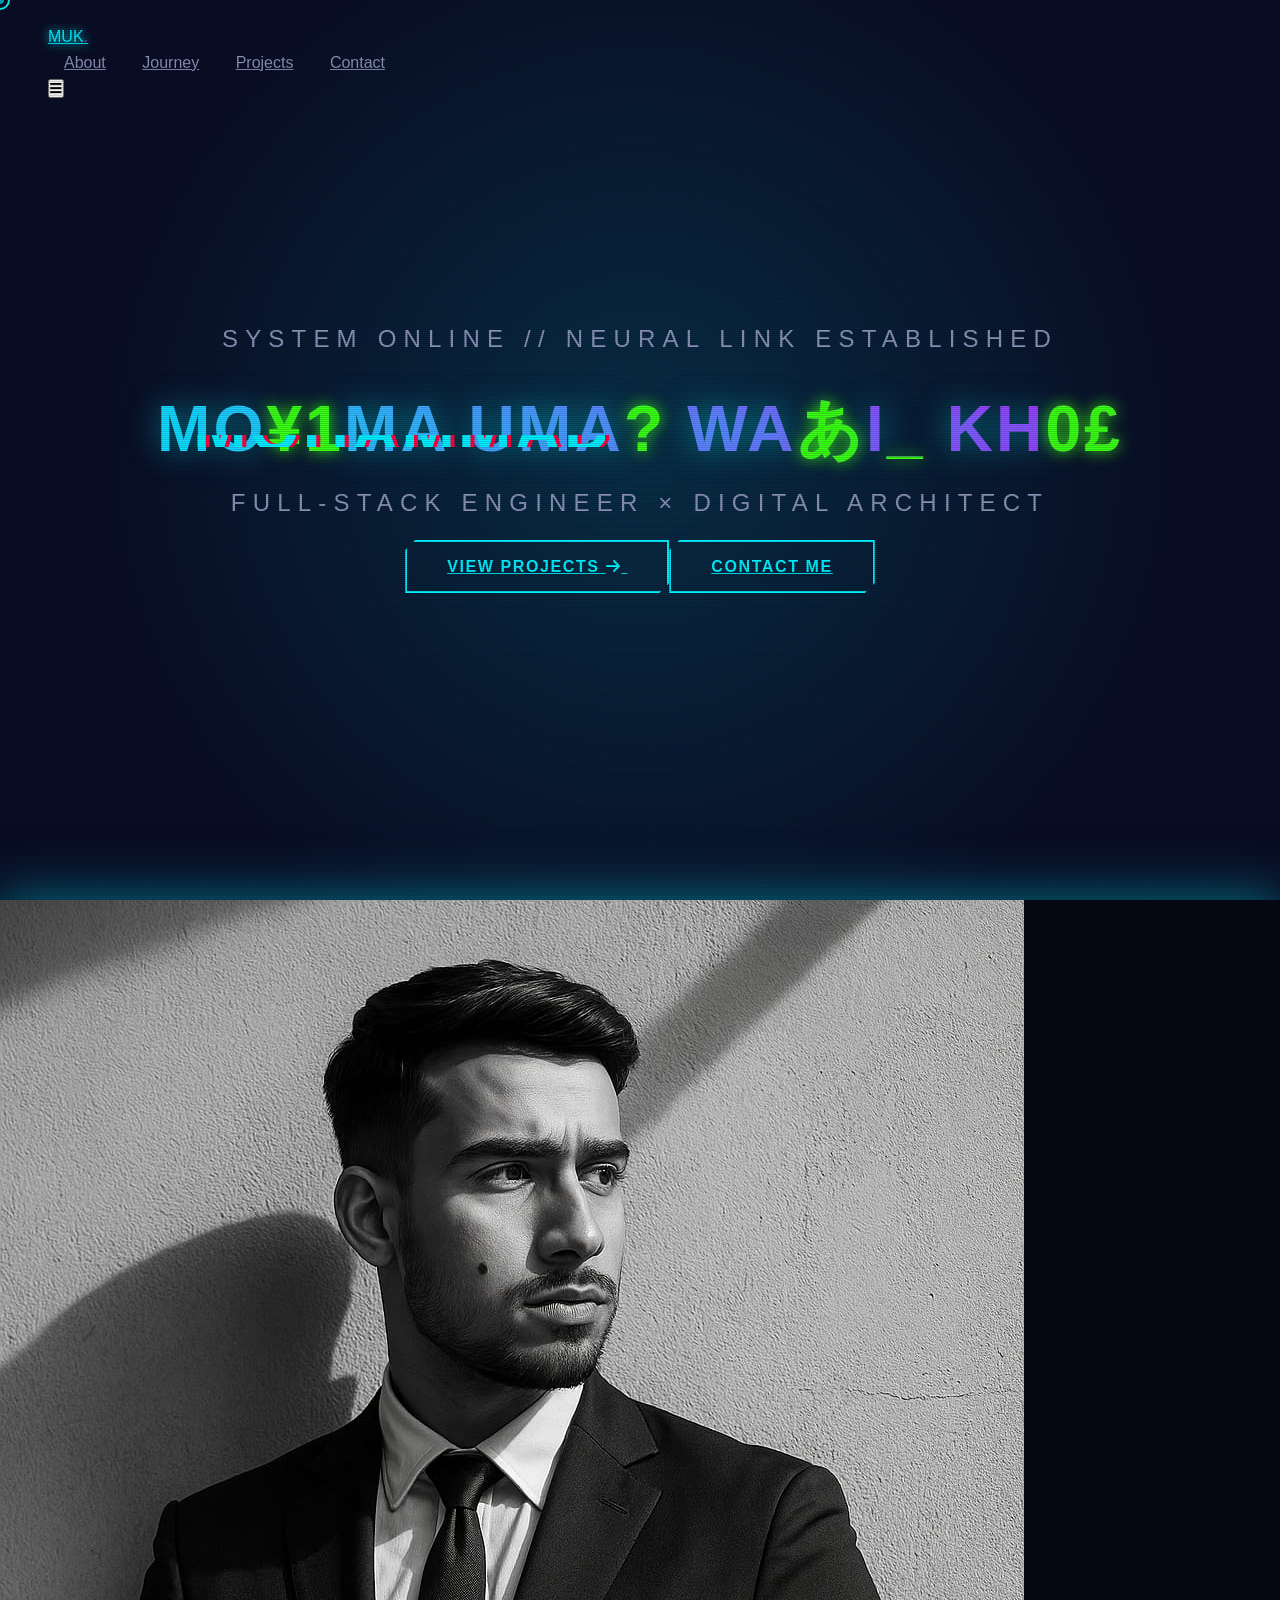
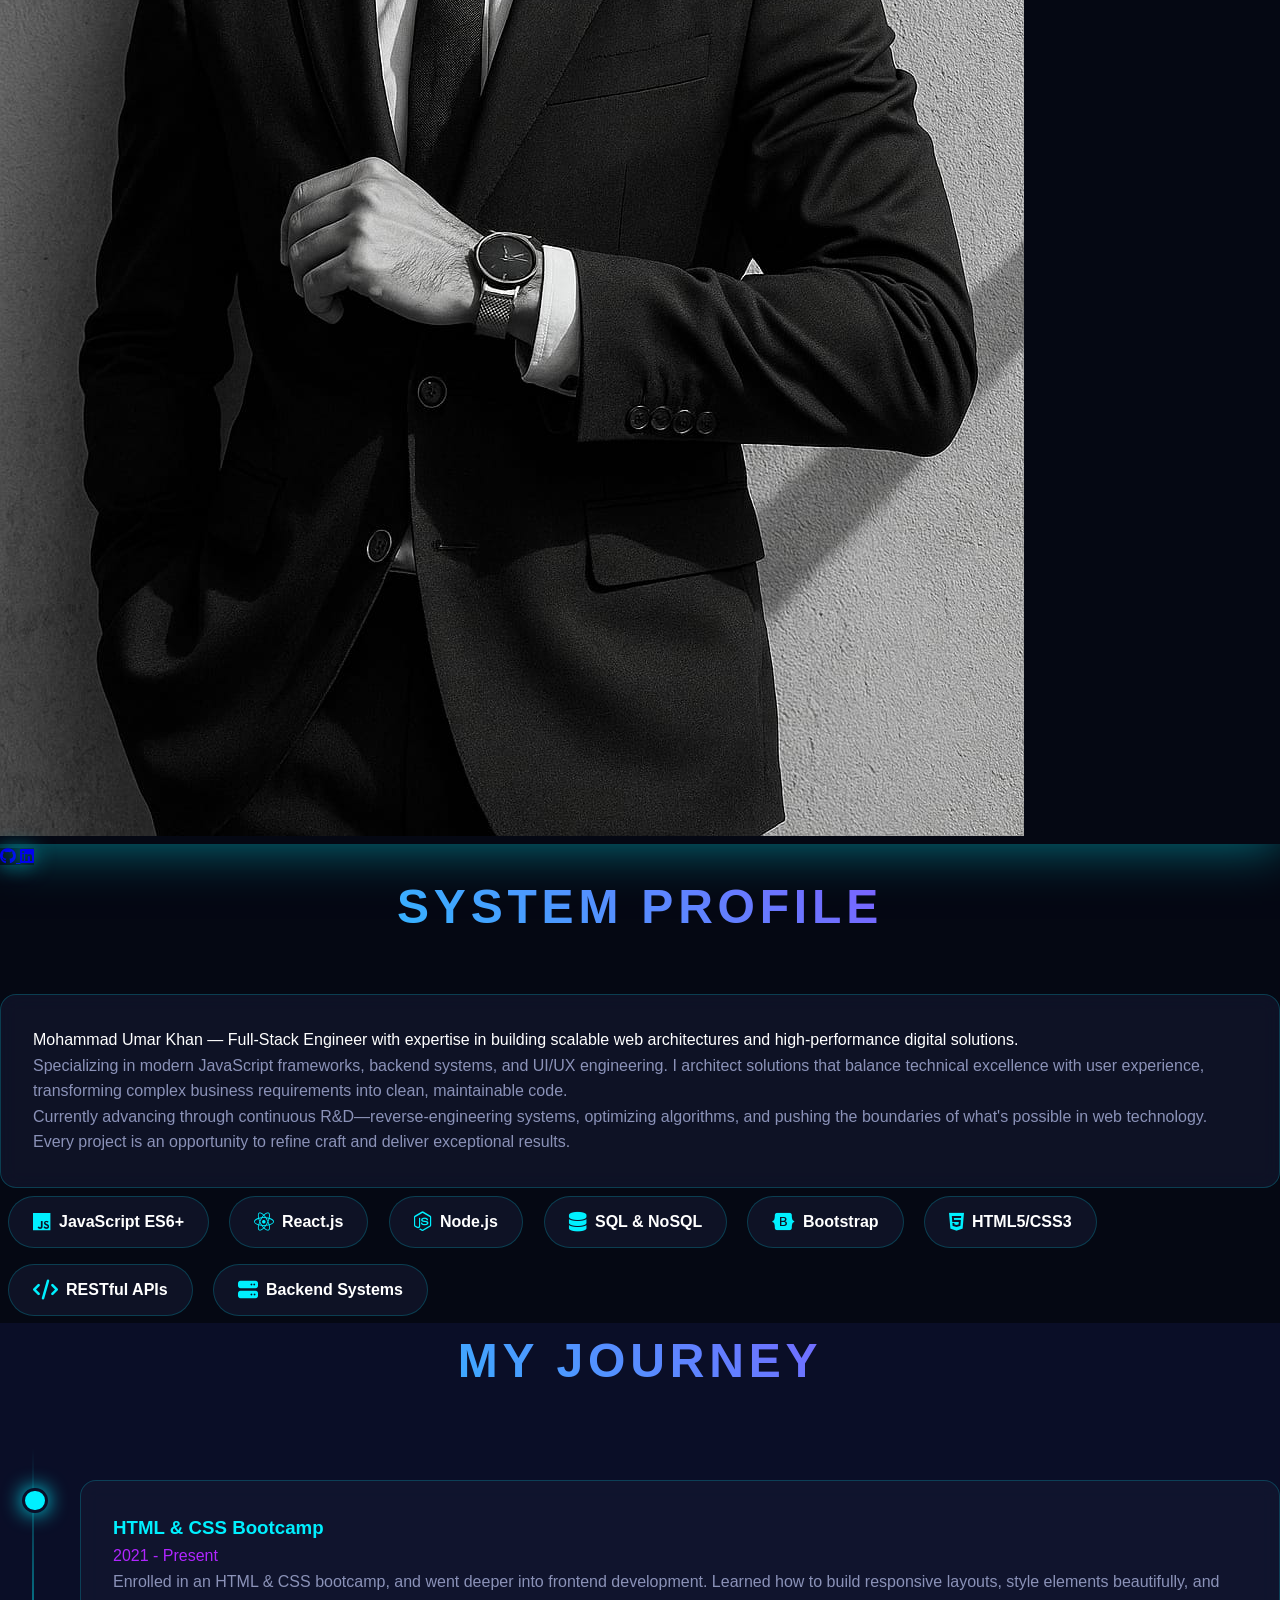
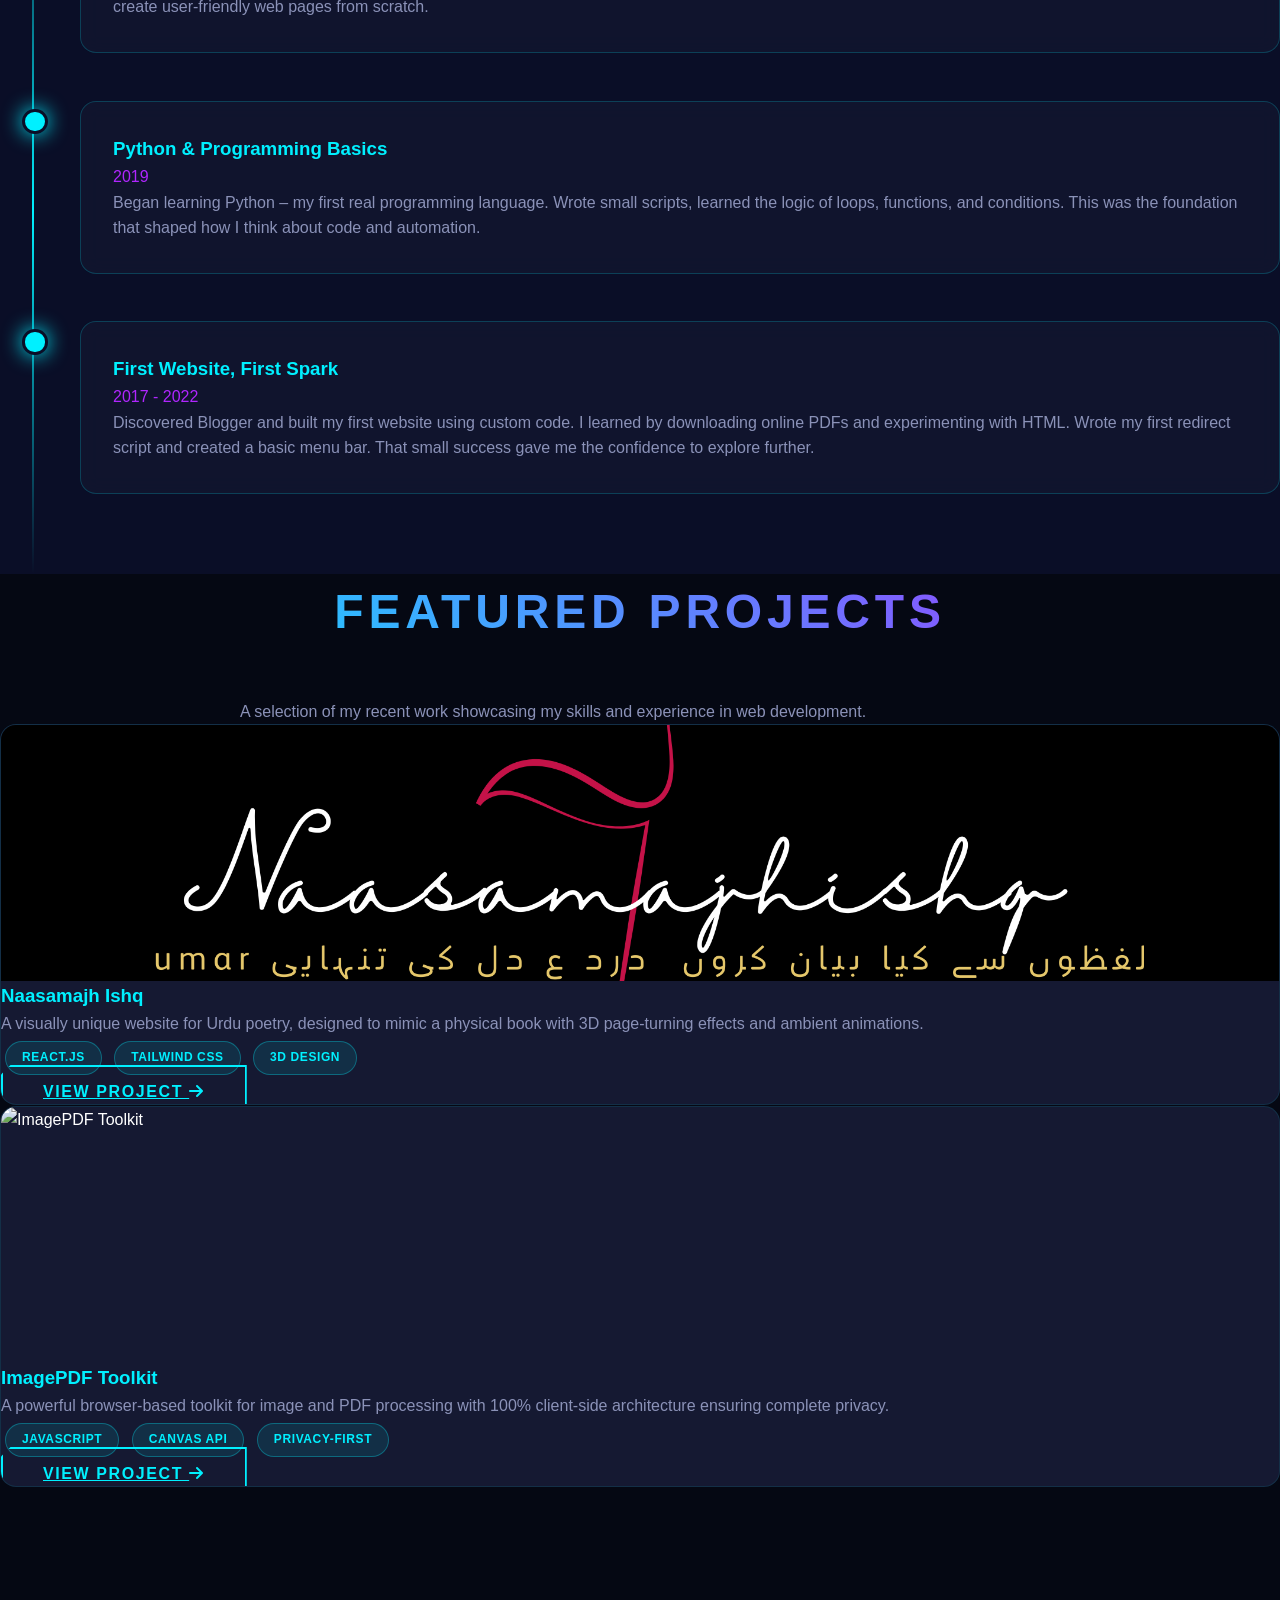
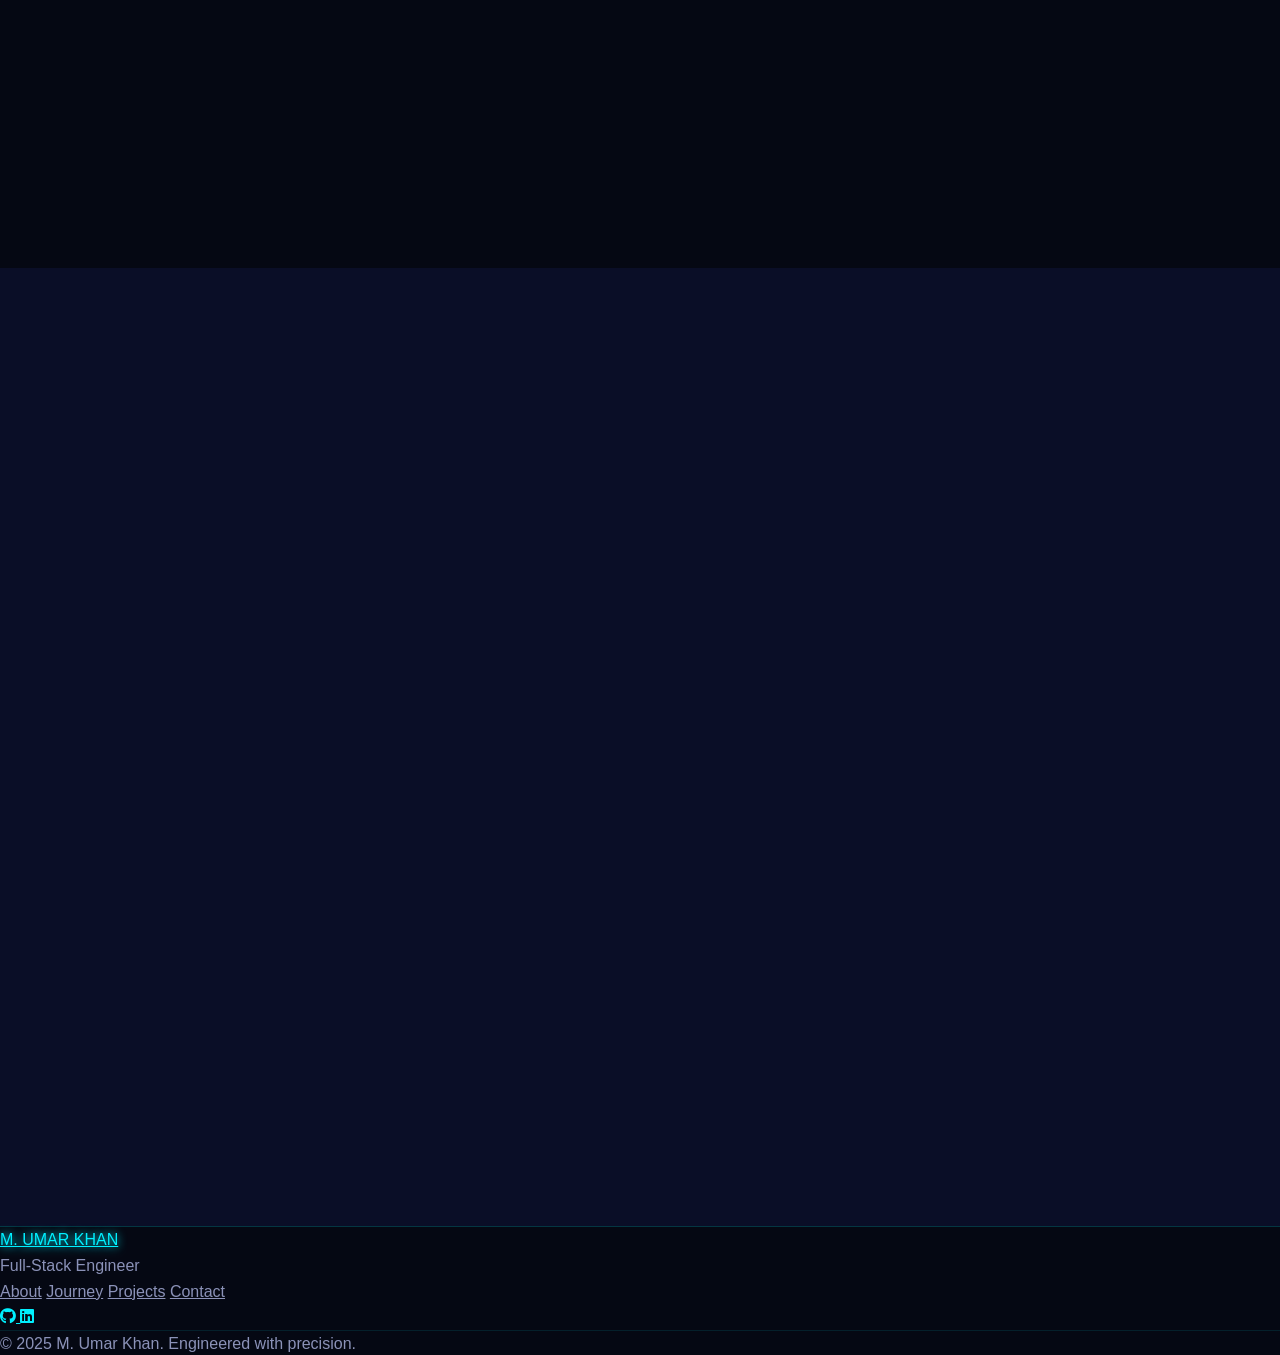
==== index.html @ 5c90bb98 "Update index.html" ====
<!DOCTYPE html>
<html lang="en">

<head>
    <meta charset="UTF-8">
    <meta name="viewport" content="width=device-width, initial-scale=1.0">
    <title>Mohammad Umar Wajid Khan | Cybernetic Portfolio</title>
    <meta name="description" content="The ultimate futuristic portfolio featuring neural network visualizations, interactive terminals, and cutting-edge design.">
    <link rel="stylesheet" href="https://cdn.jsdelivr.net/npm/tailwindcss@2.2.19/dist/tailwind.min.css">
    <link rel="stylesheet" href="https://cdnjs.cloudflare.com/ajax/libs/font-awesome/6.5.2/css/all.min.css">
    <link rel="stylesheet" href="https://cdn.jsdelivr.net/npm/inter-ui@3.19.3/inter.min.css">
    <style>
        :root {
            --cyber-red: #FF0040;
            --cyber-blue: #00F0FF;
            --cyber-purple: #B026FF;
            --neon-green: #39FF14;
            --dark-base: #0A0E27;
            --darker-base: #050813;
            --card-dark: #151932;
            --text-bright: #FFFFFF;
            --text-dim: #8B92B8;
        }

        * {
            margin: 0;
            padding: 0;
            box-sizing: border-box;
        }

        html {
            scroll-behavior: smooth;
            scroll-padding-top: 80px;
            overflow-x: hidden;
        }

        body {
            font-family: 'Inter', -apple-system, BlinkMacSystemFont, sans-serif;
            background: var(--dark-base);
            color: var(--text-bright);
            line-height: 1.6;
            overflow-x: hidden;
            cursor: none;
            position: relative;
        }

        /* Cyberpunk Grid Background */
        body::before {
            content: '';
            position: fixed;
            top: 0;
            left: 0;
            width: 100%;
            height: 100%;
            background-image: 
                linear-gradient(rgba(0, 240, 255, 0.03) 1px, transparent 1px),
                linear-gradient(90deg, rgba(0, 240, 255, 0.03) 1px, transparent 1px);
            background-size: 50px 50px;
            z-index: -1;
            animation: gridMove 20s linear infinite;
        }

        @keyframes gridMove {
            0% { transform: translateY(0); }
            100% { transform: translateY(50px); }
        }

        /* Scanline Effect */
        body::after {
            content: '';
            position: fixed;
            top: 0;
            left: 0;
            width: 100%;
            height: 100%;
            background: repeating-linear-gradient(
                0deg,
                rgba(0, 0, 0, 0.15),
                rgba(0, 0, 0, 0.15) 1px,
                transparent 1px,
                transparent 2px
            );
            z-index: 9999;
            pointer-events: none;
            animation: scanline 8s linear infinite;
        }

        @keyframes scanline {
            0% { transform: translateY(0); }
            100% { transform: translateY(100%); }
        }

        /* Custom Cursor */
        .cursor {
            width: 20px;
            height: 20px;
            border: 2px solid var(--cyber-blue);
            border-radius: 50%;
            position: fixed;
            pointer-events: none;
            z-index: 10001;
            transition: width 0.2s ease, height 0.2s ease, border-color 0.2s ease, background 0.2s ease, opacity 0.2s ease;
            transform: translate(-50%, -50%);
            mix-blend-mode: difference;
            will-change: left, top;
        }

        .cursor-trail {
            width: 8px;
            height: 8px;
            background: var(--cyber-blue);
            border-radius: 50%;
            position: fixed;
            pointer-events: none;
            z-index: 10000;
            opacity: 0.6;
            transition: width 0.2s ease, height 0.2s ease, opacity 0.2s ease, background 0.3s ease;
            transform: translate(-50%, -50%);
            will-change: left, top;
        }

        /* Hide custom cursor on touch devices */
        @media (hover: none) and (pointer: coarse) {
            .cursor,
            .cursor-trail {
                display: none !important;
            }
        }

        .cursor.active {
            width: 40px;
            height: 40px;
            border-color: var(--cyber-red);
            background: rgba(255, 0, 64, 0.1);
        }

        /* Cyber Navbar */
        .cyber-navbar {
            position: fixed;
            top: 0;
            width: 100%;
            z-index: 1000;
            padding: 1.5rem 3rem;
            transition: all 0.3s cubic-bezier(0.4, 0, 0.2, 1);
        }

        .cyber-navbar.scrolled {
            background: rgba(10, 14, 39, 0.95);
            backdrop-filter: blur(20px);
            border-bottom: 1px solid rgba(0, 240, 255, 0.2);
            box-shadow: 0 4px 30px rgba(0, 240, 255, 0.1);
        }

        .nav-link {
            position: relative;
            color: var(--text-dim);
            font-weight: 500;
            transition: all 0.3s ease;
            padding: 0.5rem 1rem;
        }

        .nav-link::before {
            content: '';
            position: absolute;
            bottom: 0;
            left: 50%;
            width: 0;
            height: 2px;
            background: linear-gradient(90deg, var(--cyber-blue), var(--cyber-purple));
            transform: translateX(-50%);
            transition: width 0.3s ease;
        }

        .nav-link:hover,
        .nav-link.active {
            color: var(--text-bright);
            text-shadow: 0 0 10px var(--cyber-blue);
        }

        .nav-link:hover::before,
        .nav-link.active::before {
            width: 100%;
        }

        /* Hero Section with Cyberpunk Theme */
        .hero-cyber {
            min-height: 100vh;
            display: flex;
            align-items: center;
            justify-content: center;
            position: relative;
            overflow: hidden;
            background-attachment: fixed;
            background-position: center;
            background-size: cover;
        }

        .hero-cyber::before {
            content: '';
            position: absolute;
            top: 0;
            left: 0;
            width: 100%;
            height: 100%;
            background: radial-gradient(circle at center, rgba(0, 240, 255, 0.15) 0%, transparent 70%);
            animation: pulse 4s ease-in-out infinite;
            pointer-events: none;
        }

        @keyframes pulse {
            0%, 100% { transform: scale(1); opacity: 0.5; }
            50% { transform: scale(1.1); opacity: 0.8; }
        }

        .hero-content {
            position: relative;
            z-index: 10;
            text-align: center;
        }

        .cyber-title {
            font-size: clamp(2rem, 6vw, 4.5rem);
            font-weight: 900;
            background: linear-gradient(45deg, var(--cyber-blue), var(--cyber-purple), var(--cyber-red));
            background-size: 200% 200%;
            -webkit-background-clip: text;
            background-clip: text;
            color: transparent;
            animation: gradientShift 3s ease infinite;
            text-transform: uppercase;
            letter-spacing: 0.05em;
            line-height: 1.2;
            margin-bottom: 1rem;
            text-shadow: 0 0 30px rgba(0, 240, 255, 0.5);
        }

        @keyframes gradientShift {
            0%, 100% { background-position: 0% 50%; }
            50% { background-position: 100% 50%; }
        }

        .glitch-text {
            position: relative;
            display: inline-block;
        }

        .glitch-text::before,
        .glitch-text::after {
            content: attr(data-text);
            position: absolute;
            top: 0;
            left: 0;
            width: 100%;
            height: 100%;
            pointer-events: none;
        }

        .glitch-text::before {
            left: 2px;
            text-shadow: -2px 0 var(--cyber-red);
            clip: rect(44px, 450px, 56px, 0);
            animation: glitch-anim 5s infinite linear alternate-reverse;
            animation-play-state: paused;
        }

        .glitch-text::after {
            left: -2px;
            text-shadow: -2px 0 var(--cyber-blue);
            clip: rect(44px, 450px, 56px, 0);
            animation: glitch-anim2 5s infinite linear alternate-reverse;
            animation-play-state: paused;
        }

        .glitch-text.active::before,
        .glitch-text.active::after {
            animation-play-state: running;
        }

        @keyframes glitch-anim {
            0% { clip: rect(10px, 9999px, 90px, 0); transform: skew(0.3deg); }
            10% { clip: rect(70px, 9999px, 10px, 0); transform: skew(0.8deg); }
            20% { clip: rect(20px, 9999px, 60px, 0); transform: skew(0.2deg); }
            30% { clip: rect(90px, 9999px, 30px, 0); transform: skew(0.5deg); }
            40% { clip: rect(40px, 9999px, 80px, 0); transform: skew(0.7deg); }
            50% { clip: rect(50px, 9999px, 20px, 0); transform: skew(0.4deg); }
            60% { clip: rect(30px, 9999px, 70px, 0); transform: skew(0.6deg); }
            70% { clip: rect(80px, 9999px, 40px, 0); transform: skew(0.3deg); }
            80% { clip: rect(60px, 9999px, 50px, 0); transform: skew(0.9deg); }
            90% { clip: rect(10px, 9999px, 90px, 0); transform: skew(0.2deg); }
            100% { clip: rect(70px, 9999px, 20px, 0); transform: skew(0.5deg); }
        }

        @keyframes glitch-anim2 {
            0% { clip: rect(85px, 9999px, 40px, 0); transform: skew(0.8deg); }
            10% { clip: rect(20px, 9999px, 75px, 0); transform: skew(0.3deg); }
            20% { clip: rect(55px, 9999px, 25px, 0); transform: skew(0.6deg); }
            30% { clip: rect(15px, 9999px, 85px, 0); transform: skew(0.4deg); }
            40% { clip: rect(75px, 9999px, 35px, 0); transform: skew(0.7deg); }
            50% { clip: rect(45px, 9999px, 65px, 0); transform: skew(0.2deg); }
            60% { clip: rect(35px, 9999px, 55px, 0); transform: skew(0.9deg); }
            70% { clip: rect(65px, 9999px, 15px, 0); transform: skew(0.5deg); }
            80% { clip: rect(25px, 9999px, 75px, 0); transform: skew(0.3deg); }
            90% { clip: rect(85px, 9999px, 45px, 0); transform: skew(0.6deg); }
            100% { clip: rect(40px, 9999px, 80px, 0); transform: skew(0.4deg); }
        }

        .cyber-subtitle {
            font-size: clamp(1rem, 3vw, 1.5rem);
            color: var(--text-dim);
            margin-bottom: 2rem;
            text-transform: uppercase;
            letter-spacing: 0.3em;
            animation: fadeInUp 1s ease 0.5s both;
        }

        @keyframes fadeInUp {
            from {
                opacity: 0;
                transform: translateY(30px);
            }
            to {
                opacity: 1;
                transform: translateY(0);
            }
        }

        /* Cyber Cards */
        .cyber-card {
            background: rgba(21, 25, 50, 0.6);
            backdrop-filter: blur(10px);
            border: 1px solid rgba(0, 240, 255, 0.2);
            border-radius: 1rem;
            padding: 2rem;
            transition: all 0.4s cubic-bezier(0.4, 0, 0.2, 1);
            position: relative;
            overflow: hidden;
        }

        .cyber-card::before {
            content: '';
            position: absolute;
            top: 0;
            left: -100%;
            width: 100%;
            height: 100%;
            background: linear-gradient(90deg, transparent, rgba(0, 240, 255, 0.1), transparent);
            transition: left 0.5s ease;
        }

        .cyber-card:hover::before {
            left: 100%;
        }

        .cyber-card:hover {
            transform: translateY(-10px) scale(1.02);
            border-color: var(--cyber-blue);
            box-shadow: 0 20px 60px rgba(0, 240, 255, 0.3),
                        inset 0 0 20px rgba(0, 240, 255, 0.1);
        }

        /* Project Cards */
        .project-card {
            position: relative;
            border-radius: 1rem;
            overflow: hidden;
            transition: all 0.5s cubic-bezier(0.4, 0, 0.2, 1);
            background: var(--card-dark);
            border: 1px solid rgba(0, 240, 255, 0.1);
        }

        .project-card::after {
            content: '';
            position: absolute;
            top: 50%;
            left: 50%;
            width: 0;
            height: 0;
            border-radius: 50%;
            background: radial-gradient(circle, rgba(0, 240, 255, 0.2), transparent);
            transform: translate(-50%, -50%);
            transition: width 0.6s ease, height 0.6s ease;
        }

        .project-card:hover::after {
            width: 500px;
            height: 500px;
        }

        .project-card:hover {
            transform: translateY(-15px) rotateX(2deg);
            border-color: var(--cyber-blue);
            box-shadow: 0 30px 60px rgba(0, 240, 255, 0.4);
        }

        .project-image {
            position: relative;
            overflow: hidden;
            height: 16rem;
        }

        .project-image img {
            width: 100%;
            height: 100%;
            object-fit: cover;
            transition: transform 0.6s cubic-bezier(0.4, 0, 0.2, 1);
            filter: grayscale(0.3);
        }

        .project-card:hover .project-image img {
            transform: scale(1.15) rotate(2deg);
            filter: grayscale(0);
        }

        /* Cyber Buttons */
        .cyber-btn {
            position: relative;
            padding: 1rem 2.5rem;
            font-weight: 600;
            text-transform: uppercase;
            letter-spacing: 0.1em;
            overflow: hidden;
            transition: all 0.3s ease;
            border: 2px solid var(--cyber-blue);
            color: var(--cyber-blue);
            background: transparent;
            clip-path: polygon(10px 0, 100% 0, 100% calc(100% - 10px), calc(100% - 10px) 100%, 0 100%, 0 10px);
        }

        .cyber-btn::before {
            content: '';
            position: absolute;
            top: 0;
            left: -100%;
            width: 100%;
            height: 100%;
            background: var(--cyber-blue);
            transition: left 0.3s ease;
            z-index: -1;
        }

        .cyber-btn:hover {
            color: var(--dark-base);
            box-shadow: 0 0 20px var(--cyber-blue), inset 0 0 20px rgba(0, 240, 255, 0.3);
        }

        .cyber-btn:hover::before {
            left: 0;
        }

        /* Cyberdeck Terminal */
        .cyber-terminal {
            position: relative;
            padding: 2.5rem;
            background: linear-gradient(145deg, rgba(10, 16, 35, 0.95), rgba(18, 28, 60, 0.9));
            border: 1px solid rgba(0, 240, 255, 0.25);
            border-radius: 1.5rem;
            box-shadow: 0 30px 80px rgba(0, 240, 255, 0.12);
            overflow: hidden;
        }

        .cyber-terminal::before,
        .cyber-terminal::after {
            content: '';
            position: absolute;
            width: 240px;
            height: 240px;
            border-radius: 50%;
            background: radial-gradient(circle, rgba(0, 240, 255, 0.25), transparent 70%);
            filter: blur(1px);
            opacity: 0.45;
            pointer-events: none;
        }

        .cyber-terminal::before {
            top: -120px;
            right: -80px;
        }

        .cyber-terminal::after {
            bottom: -130px;
            left: -100px;
            background: radial-gradient(circle, rgba(176, 38, 255, 0.25), transparent 70%);
        }

        #terminal {
            height: 420px;
            display: flex;
            flex-direction: column;
            justify-content: space-between;
            font-family: 'Share Tech Mono', 'Courier New', monospace;
            color: var(--text-bright);
        }

        #terminal-output {
            flex: 1;
            overflow-y: auto;
            padding-right: 1rem;
            font-size: 0.95rem;
            line-height: 1.6;
            white-space: pre-wrap;
        }

        #terminal-output::-webkit-scrollbar {
            width: 6px;
        }

        #terminal-output::-webkit-scrollbar-thumb {
            background: rgba(0, 240, 255, 0.35);
            border-radius: 3px;
        }

        #input-line {
            display: flex;
            align-items: center;
            gap: 0.85rem;
            margin-top: 1.5rem;
            padding-top: 1.25rem;
            border-top: 1px solid rgba(0, 240, 255, 0.18);
        }

        #prompt {
            color: var(--cyber-blue);
            font-weight: 600;
        }

        #terminal-input {
            flex: 1;
            background: transparent;
            border: none;
            color: var(--text-bright);
            font: inherit;
            letter-spacing: 0.06em;
            outline: none;
        }

        #terminal-cursor {
            width: 12px;
            height: 21px;
            background: var(--cyber-blue);
            box-shadow: 0 0 16px rgba(0, 240, 255, 0.8);
            animation: blinkCursor 1s steps(2) infinite;
        }

        @keyframes blinkCursor {
            0%, 50% { opacity: 1; }
            51%, 100% { opacity: 0; }
        }

        .prompt-color {
            color: var(--cyber-blue);
        }

        .output-color {
            color: var(--text-bright);
        }

        .terminal-banner {
            display: inline-flex;
            align-items: center;
            gap: 0.5rem;
            padding: 0.35rem 0.75rem;
            border-radius: 999px;
            background: rgba(0, 240, 255, 0.12);
            border: 1px solid rgba(0, 240, 255, 0.35);
            text-transform: uppercase;
            font-size: 0.65rem;
            letter-spacing: 0.2em;
            margin-bottom: 1.5rem;
            color: var(--cyber-blue);
        }

        @media (max-width: 768px) {
            .cyber-terminal {
                padding: 1.75rem;
            }

            #terminal {
                height: 360px;
            }

            #input-line {
                flex-wrap: wrap;
            }

            #terminal-cursor {
                width: 10px;
                height: 18px;
            }
        }

        /* Tech Tags */
        .tech-tag {
            display: inline-block;
            padding: 0.4rem 1rem;
            margin: 0.25rem;
            background: rgba(0, 240, 255, 0.1);
            border: 1px solid rgba(0, 240, 255, 0.3);
            border-radius: 2rem;
            color: var(--cyber-blue);
            font-size: 0.75rem;
            font-weight: 600;
            text-transform: uppercase;
            letter-spacing: 0.05em;
            transition: all 0.3s ease;
        }

        .tech-tag:hover {
            background: rgba(0, 240, 255, 0.2);
            border-color: var(--cyber-blue);
            box-shadow: 0 0 15px rgba(0, 240, 255, 0.5);
            transform: translateY(-2px);
        }

        /* Contact Info */
        .contact-grid {
            display: grid;
            grid-template-columns: repeat(auto-fit, minmax(240px, 1fr));
            gap: 1.5rem;
            margin-bottom: 2.5rem;
        }

        .cyber-info-card {
            background: rgba(21, 25, 50, 0.6);
            border: 1px solid rgba(0, 240, 255, 0.2);
            border-radius: 1rem;
            padding: 1.75rem;
            box-shadow: 0 15px 40px rgba(0, 240, 255, 0.08);
            transition: transform 0.3s ease, border-color 0.3s ease;
        }

        .cyber-info-card:hover {
            transform: translateY(-6px);
            border-color: var(--cyber-blue);
        }

        .info-heading {
            display: flex;
            align-items: center;
            font-size: 1rem;
            letter-spacing: 0.15em;
            text-transform: uppercase;
            color: var(--cyber-blue);
            margin-bottom: 1rem;
        }

        .info-heading i {
            margin-right: 0.75rem;
            font-size: 1.25rem;
        }

        .info-label {
            color: var(--text-dim);
            font-size: 0.85rem;
            letter-spacing: 0.05em;
            text-transform: uppercase;
        }

        .info-value {
            color: var(--text-bright);
            font-size: 1.1rem;
            margin-bottom: 1.25rem;
        }

        .info-links {
            display: flex;
            gap: 1rem;
            margin-top: 1rem;
        }

        .info-link {
            width: 42px;
            height: 42px;
            display: flex;
            align-items: center;
            justify-content: center;
            border-radius: 50%;
            border: 1px solid rgba(0, 240, 255, 0.35);
            color: var(--cyber-blue);
            transition: all 0.3s ease;
        }

        .info-link:hover {
            background: rgba(0, 240, 255, 0.2);
            color: var(--dark-base);
            box-shadow: 0 0 20px rgba(0, 240, 255, 0.5);
        }

        /* Timeline */
        .timeline {
            position: relative;
            padding: 2rem 0;
        }

        .timeline::before {
            content: '';
            position: absolute;
            left: 2rem;
            top: 0;
            bottom: 0;
            width: 2px;
            background: linear-gradient(180deg, transparent, var(--cyber-blue), transparent);
        }

        .timeline-item {
            position: relative;
            padding-left: 5rem;
            margin-bottom: 3rem;
            opacity: 0;
            transform: translateX(-50px);
            transition: all 0.6s cubic-bezier(0.4, 0, 0.2, 1);
        }

        .timeline-item.visible {
            opacity: 1;
            transform: translateX(0);
        }

        .timeline-item::before {
            content: '';
            position: absolute;
            left: 1.4rem;
            top: 0.5rem;
            width: 1.2rem;
            height: 1.2rem;
            background: var(--cyber-blue);
            border: 3px solid var(--dark-base);
            border-radius: 50%;
            box-shadow: 0 0 20px var(--cyber-blue);
            animation: pulse 2s ease-in-out infinite;
        }

        /* Skills Badge */
        .skill-badge {
            display: inline-flex;
            align-items: center;
            padding: 0.75rem 1.5rem;
            margin: 0.5rem;
            background: rgba(21, 25, 50, 0.6);
            border: 1px solid rgba(0, 240, 255, 0.2);
            border-radius: 2rem;
            font-weight: 600;
            transition: all 0.4s cubic-bezier(0.4, 0, 0.2, 1);
            position: relative;
            overflow: hidden;
        }

        .skill-badge::before {
            content: '';
            position: absolute;
            top: 50%;
            left: 50%;
            width: 0;
            height: 0;
            background: radial-gradient(circle, rgba(0, 240, 255, 0.3), transparent);
            border-radius: 50%;
            transform: translate(-50%, -50%);
            transition: width 0.6s ease, height 0.6s ease;
        }

        .skill-badge:hover::before {
            width: 300px;
            height: 300px;
        }

        .skill-badge:hover {
            transform: translateY(-5px);
            border-color: var(--cyber-blue);
            box-shadow: 0 10px 30px rgba(0, 240, 255, 0.4);
        }

        .skill-badge i {
            margin-right: 0.5rem;
            color: var(--cyber-blue);
            font-size: 1.25rem;
        }

        /* Back to Top */
        #backToTop {
            position: fixed;
            bottom: 2rem;
            right: 2rem;
            width: 60px;
            height: 60px;
            background: linear-gradient(135deg, var(--cyber-blue), var(--cyber-purple));
            border: 2px solid var(--cyber-blue);
            border-radius: 50%;
            display: none;
            align-items: center;
            justify-content: center;
            font-size: 1.5rem;
            color: var(--text-bright);
            cursor: pointer;
            z-index: 999;
            transition: all 0.3s ease;
            box-shadow: 0 0 30px rgba(0, 240, 255, 0.5);
            animation: bounce 2s infinite;
        }

        #backToTop:hover {
            transform: translateY(-10px) scale(1.1);
            box-shadow: 0 0 50px rgba(0, 240, 255, 0.8);
        }

        @keyframes bounce {
            0%, 100% { transform: translateY(0); }
            50% { transform: translateY(-10px); }
        }

        /* Mobile Menu */
        .mobile-menu {
            position: fixed;
            top: 0;
            right: -100%;
            width: 80%;
            max-width: 400px;
            height: 100vh;
            background: rgba(10, 14, 39, 0.98);
            backdrop-filter: blur(20px);
            padding: 2rem;
            z-index: 2000;
            transition: right 0.4s cubic-bezier(0.4, 0, 0.2, 1);
            border-left: 2px solid var(--cyber-blue);
            box-shadow: -10px 0 50px rgba(0, 240, 255, 0.3);
        }

        .mobile-menu.active {
            right: 0;
        }

        .mobile-menu-overlay {
            position: fixed;
            top: 0;
            left: 0;
            width: 100%;
            height: 100%;
            background: rgba(0, 0, 0, 0.8);
            z-index: 1999;
            opacity: 0;
            visibility: hidden;
            transition: all 0.3s ease;
        }

        .mobile-menu-overlay.active {
            opacity: 1;
            visibility: visible;
        }

        /* Responsive Design - All Screen Sizes */
        
        /* Extra Large Desktops (1920px+) */
        @media (min-width: 1920px) {
            .container {
                max-width: 1600px;
            }
            
            .cyber-title {
                font-size: 5rem;
            }
            
            .section-heading {
                font-size: 3.5rem;
            }
        }

        /* Large Desktops (1440px - 1919px) */
        @media (min-width: 1440px) and (max-width: 1919px) {
            .container {
                max-width: 1280px;
            }
        }

        /* Standard Desktops & Laptops (1024px - 1439px) */
        @media (min-width: 1024px) and (max-width: 1439px) {
            .cyber-title {
                font-size: 4rem;
            }
            
            .cyber-terminal {
                padding: 2rem;
            }
            
            #terminal {
                height: 400px;
            }
        }

        /* Tablets Landscape (768px - 1023px) */
        @media (min-width: 768px) and (max-width: 1023px) {
            .cyber-navbar {
                padding: 1rem 2rem;
            }

            .cyber-title {
                font-size: 3.5rem;
            }

            .contact-grid {
                grid-template-columns: repeat(2, 1fr);
            }

            .cyber-terminal {
                padding: 1.75rem;
            }

            #terminal {
                height: 380px;
            }

            .project-card {
                margin-bottom: 2rem;
            }
        }

        /* Tablets Portrait & Large Phones (640px - 767px) */
        @media (min-width: 640px) and (max-width: 767px) {
            .cyber-navbar {
                padding: 1rem 1.5rem;
            }

            .cyber-title {
                font-size: 2.75rem;
                letter-spacing: 0.03em;
            }

            .cyber-subtitle {
                font-size: 0.95rem;
            }

            .section-heading {
                font-size: 2.25rem;
            }

            .contact-grid {
                grid-template-columns: 1fr;
                gap: 1.25rem;
            }

            .cyber-info-card {
                padding: 1.5rem;
            }

            .cyber-terminal {
                padding: 1.5rem;
            }

            #terminal {
                height: 360px;
                font-size: 0.9rem;
            }

            .timeline::before {
                left: 1rem;
            }

            .timeline-item {
                padding-left: 3rem;
            }

            .timeline-item::before {
                left: 0.4rem;
            }

            .skill-badge {
                padding: 0.5rem 1rem;
                font-size: 0.85rem;
            }

            #backToTop {
                bottom: 1.75rem;
                right: 1.75rem;
                width: 52px;
                height: 52px;
            }
        }

        /* Standard Phones (480px - 639px) */
        @media (min-width: 480px) and (max-width: 639px) {
            .cyber-navbar {
                padding: 0.875rem 1.25rem;
            }

            .cyber-title {
                font-size: 2.25rem;
                letter-spacing: 0.02em;
                line-height: 1.3;
            }

            .cyber-subtitle {
                font-size: 0.875rem;
                line-height: 1.5;
            }

            .section-heading {
                font-size: 2rem;
            }

            .contact-grid {
                grid-template-columns: 1fr;
                gap: 1rem;
            }

            .cyber-info-card {
                padding: 1.25rem;
            }

            .info-heading {
                font-size: 0.9rem;
            }

            .info-value {
                font-size: 1rem;
            }

            .cyber-terminal {
                padding: 1.25rem;
            }

            #terminal {
                height: 320px;
                font-size: 0.875rem;
            }

            #terminal-input {
                font-size: 0.875rem;
            }

            .cyber-btn {
                padding: 0.8rem 1.75rem;
                font-size: 0.9rem;
            }

            .project-card {
                margin-bottom: 1.5rem;
            }

            .skill-badge {
                padding: 0.45rem 0.9rem;
                font-size: 0.8rem;
                margin: 0.3rem;
            }

            #backToTop {
                bottom: 1.5rem;
                right: 1.5rem;
                width: 50px;
                height: 50px;
                font-size: 1.25rem;
            }
        }

        /* Small Phones (360px - 479px) */
        @media (min-width: 360px) and (max-width: 479px) {
            .cyber-navbar {
                padding: 0.75rem 1rem;
            }

            .cyber-title {
                font-size: 1.75rem;
                letter-spacing: 0.01em;
                line-height: 1.4;
            }

            .cyber-subtitle {
                font-size: 0.8rem;
                line-height: 1.6;
            }

            .section-heading {
                font-size: 1.75rem;
            }

            .cyber-info-card {
                padding: 1rem;
            }

            .info-heading {
                font-size: 0.85rem;
            }

            .info-value {
                font-size: 0.95rem;
            }

            .cyber-terminal {
                padding: 1rem;
            }

            #terminal {
                height: 280px;
                font-size: 0.8rem;
            }

            #terminal-input {
                font-size: 0.8rem;
            }

            .cyber-btn {
                padding: 0.7rem 1.5rem;
                font-size: 0.85rem;
            }

            .skill-badge {
                padding: 0.4rem 0.8rem;
                font-size: 0.75rem;
                margin: 0.25rem;
            }

            #backToTop {
                bottom: 1.25rem;
                right: 1.25rem;
                width: 46px;
                height: 46px;
                font-size: 1.1rem;
            }
        }

        /* Extra Small Phones (320px - 359px) */
        @media (max-width: 359px) {
            .cyber-navbar {
                padding: 0.625rem 0.875rem;
            }

            .cyber-title {
                font-size: 1.5rem;
                letter-spacing: 0;
                line-height: 1.4;
            }

            .cyber-subtitle {
                font-size: 0.75rem;
                line-height: 1.6;
            }

            .section-heading {
                font-size: 1.5rem;
            }

            .cyber-info-card {
                padding: 0.875rem;
            }

            .info-heading {
                font-size: 0.8rem;
            }

            .info-value {
                font-size: 0.9rem;
            }

            .cyber-terminal {
                padding: 0.875rem;
            }

            #terminal {
                height: 250px;
                font-size: 0.75rem;
            }

            #terminal-input {
                font-size: 0.75rem;
            }

            .cyber-btn {
                padding: 0.6rem 1.25rem;
                font-size: 0.8rem;
            }

            .skill-badge {
                padding: 0.35rem 0.7rem;
                font-size: 0.7rem;
                margin: 0.2rem;
            }

            #backToTop {
                bottom: 1rem;
                right: 1rem;
                width: 42px;
                height: 42px;
                font-size: 1rem;
            }

            .timeline-item {
                padding-left: 2.5rem;
            }
        }

        /* Performance Optimizations */
        * {
            -webkit-tap-highlight-color: transparent;
        }

        body {
            -webkit-font-smoothing: antialiased;
            -moz-osx-font-smoothing: grayscale;
            text-rendering: optimizeLegibility;
        }

        .cyber-card,
        .project-card,
        .skill-badge,
        .cyber-btn,
        .cyber-info-card {
            will-change: transform;
            transform: translateZ(0);
            backface-visibility: hidden;
        }

        /* Reduce motion for accessibility */
        @media (prefers-reduced-motion: reduce) {
            *,
            *::before,
            *::after {
                animation-duration: 0.01ms !important;
                animation-iteration-count: 1 !important;
                transition-duration: 0.01ms !important;
            }

            .cursor,
            .cursor-trail {
                display: none !important;
            }

            #backToTop {
                animation: none !important;
            }
        }

        /* Loading Animation */
        .loading-screen {
            position: fixed;
            top: 0;
            left: 0;
            width: 100%;
            height: 100%;
            background: var(--darker-base);
            display: flex;
            align-items: center;
            justify-content: center;
            z-index: 10000;
            transition: opacity 0.5s ease, visibility 0.5s ease;
        }

        .loading-screen.hidden {
            opacity: 0;
            visibility: hidden;
        }

        .loader-ring {
            width: 100px;
            height: 100px;
            border: 4px solid rgba(0, 240, 255, 0.1);
            border-top-color: var(--cyber-blue);
            border-radius: 50%;
            animation: spin 1s linear infinite;
        }

        @keyframes spin {
            to { transform: rotate(360deg); }
        }

        /* Section Heading */
        .section-heading {
            font-size: clamp(2rem, 5vw, 3rem);
            font-weight: 800;
            text-align: center;
            margin-bottom: 3rem;
            background: linear-gradient(45deg, var(--cyber-blue), var(--cyber-purple));
            -webkit-background-clip: text;
            background-clip: text;
            color: transparent;
            text-transform: uppercase;
            letter-spacing: 0.1em;
        }

        /* Fade In Animation */
        .fade-in {
            opacity: 0;
            transform: translateY(30px);
            transition: all 0.8s cubic-bezier(0.4, 0, 0.2, 1);
        }

        .fade-in.visible {
            opacity: 1;
            transform: translateY(0);
        }

    </style>
</head>

<body>
    <!-- Loading Screen -->
    <div class="loading-screen" id="loadingScreen">
        <div class="loader-ring"></div>
    </div>

    <!-- Custom Cursor -->
    <div class="cursor" id="cursor"></div>
    <div class="cursor-trail" id="cursorTrail"></div>

    <!-- Navbar -->
    <nav class="cyber-navbar" id="navbar">
        <div class="container mx-auto flex justify-between items-center">
            <a href="#home" class="text-2xl font-bold" style="color: var(--cyber-blue); text-shadow: 0 0 10px var(--cyber-blue);">
                MUK<span style="color: var(--cyber-purple);">.</span>
            </a>
            <div class="hidden md:flex space-x-8">
                <a href="#about" class="nav-link">About</a>
                <a href="#journey" class="nav-link">Journey</a>
                <a href="#projects" class="nav-link">Projects</a>
                <a href="#contact" class="nav-link">Contact</a>
            </div>
            <button class="md:hidden text-white text-2xl" id="mobileMenuBtn">
                <i class="fas fa-bars"></i>
            </button>
        </div>
    </nav>

    <!-- Mobile Menu -->
    <div class="mobile-menu-overlay" id="mobileMenuOverlay"></div>
    <div class="mobile-menu" id="mobileMenu">
        <button class="absolute top-6 right-6 text-3xl text-white" id="mobileMenuClose">
            <i class="fas fa-times"></i>
        </button>
        <nav class="flex flex-col space-y-6 mt-16">
            <a href="#about" class="nav-link text-xl mobile-link">About</a>
            <a href="#journey" class="nav-link text-xl mobile-link">Journey</a>
            <a href="#projects" class="nav-link text-xl mobile-link">Projects</a>
            <a href="#contact" class="nav-link text-xl mobile-link">Contact</a>
        </nav>
        <div class="mt-12">
            <div class="flex space-x-6">
                <a href="https://github.com/techuhat" class="text-2xl" style="color: var(--cyber-blue);">
                    <i class="fab fa-github"></i>
                </a>
                <a href="https://www.linkedin.com/in/mohdkhanumar/" class="text-2xl" style="color: var(--cyber-blue);">
                    <i class="fab fa-linkedin"></i>
                </a>
            </div>
        </div>
    </div>

    <!-- Hero Section -->
    <section id="home" class="hero-cyber" style="position: relative; background: linear-gradient(rgba(10, 14, 39, 0.85), rgba(10, 14, 39, 0.85)), url('uk.png') center/cover no-repeat;">
        <div class="hero-content">
            <div class="cyber-subtitle fade-in">SYSTEM ONLINE // NEURAL LINK ESTABLISHED</div>
            <h1 class="cyber-title glitch-text" data-text="MOHAMMAD UMAR WAJID KHAN" id="hero-name">
                MOHAMMAD UMAR WAJID KHAN
            </h1>
            <p class="cyber-subtitle fade-in" style="animation-delay: 0.3s;" id="hero-role">
                FULL-STACK ENGINEER × DIGITAL ARCHITECT
            </p>
            <div class="mt-12 fade-in" style="animation-delay: 0.6s;">
                <a href="#projects" class="cyber-btn mr-4">
                    View Projects <i class="fas fa-arrow-right ml-2"></i>
                </a>
                <a href="#contact" class="cyber-btn">
                    Contact Me
                </a>
            </div>
        </div>
    </section>

    <!-- About Section -->
    <section id="about" class="py-24" style="background: var(--darker-base);">
        <div class="container mx-auto px-6 md:px-12">
            <div class="flex flex-col md:flex-row items-center gap-16">
                <div class="md:w-2/5 fade-in">
                    <div class="relative">
                        <div class="w-80 mx-auto rounded-lg overflow-hidden border-4 border-cyan-400 relative" style="box-shadow: 0 0 50px rgba(0, 240, 255, 0.5);">
                            <img src="images/um.jpg" alt="Mohammad Umar Khan" class="w-full h-full object-cover" style="object-position: top;">
                            <div class="absolute inset-0 bg-gradient-to-t from-cyan-900/50 to-transparent"></div>
                        </div>
                        <div class="absolute -bottom-4 left-1/2 transform -translate-x-1/2 flex space-x-6">
                            <a href="https://github.com/techuhat" class="w-12 h-12 flex items-center justify-center rounded-full bg-cyan-500/20 border-2 border-cyan-400 text-cyan-400 hover:bg-cyan-500 hover:text-white transition-all duration-300" style="box-shadow: 0 0 20px rgba(0, 240, 255, 0.5);">
                                <i class="fab fa-github text-xl"></i>
                            </a>
                            <a href="https://www.linkedin.com/in/mohdkhanumar/" class="w-12 h-12 flex items-center justify-center rounded-full bg-cyan-500/20 border-2 border-cyan-400 text-cyan-400 hover:bg-cyan-500 hover:text-white transition-all duration-300" style="box-shadow: 0 0 20px rgba(0, 240, 255, 0.5);">
                                <i class="fab fa-linkedin text-xl"></i>
                            </a>
                        </div>
                    </div>
                </div>
                <div class="md:w-3/5 fade-in">
                    <h2 class="section-heading text-left">System Profile</h2>
                    <div class="cyber-card">
                        <p class="text-lg mb-4 leading-relaxed">
                            Mohammad Umar Khan — Full-Stack Engineer with expertise in building scalable web architectures and high-performance digital solutions.
                        </p>
                        <p class="text-lg mb-4 leading-relaxed" style="color: var(--text-dim);">
                            Specializing in modern JavaScript frameworks, backend systems, and UI/UX engineering. I architect solutions that balance technical excellence with user experience, transforming complex business requirements into clean, maintainable code.
                        </p>
                        <p class="text-lg leading-relaxed" style="color: var(--text-dim);">
                            Currently advancing through continuous R&D—reverse-engineering systems, optimizing algorithms, and pushing the boundaries of what's possible in web technology. Every project is an opportunity to refine craft and deliver exceptional results.
                        </p>
                    </div>
                    <div class="mt-8 flex flex-wrap">
                        <div class="skill-badge">
                            <i class="fab fa-js"></i> JavaScript ES6+
                        </div>
                        <div class="skill-badge">
                            <i class="fab fa-react"></i> React.js
                        </div>
                        <div class="skill-badge">
                            <i class="fab fa-node-js"></i> Node.js
                        </div>
                        <div class="skill-badge">
                            <i class="fas fa-database"></i> SQL & NoSQL
                        </div>
                        <div class="skill-badge">
                            <i class="fab fa-bootstrap"></i> Bootstrap
                        </div>
                        <div class="skill-badge">
                            <i class="fab fa-html5"></i> HTML5/CSS3
                        </div>
                        <div class="skill-badge">
                            <i class="fas fa-code"></i> RESTful APIs
                        </div>
                        <div class="skill-badge">
                            <i class="fas fa-server"></i> Backend Systems
                        </div>
                    </div>
                </div>
            </div>
        </div>
    </section>

    <!-- Journey Section -->
    <section id="journey" class="py-24" style="background: var(--dark-base);">
        <div class="container mx-auto px-6 md:px-12">
            <h2 class="section-heading fade-in">My Journey</h2>
            <div class="timeline max-w-4xl mx-auto">
                <div class="timeline-item fade-in">
                    <div class="cyber-card">
                        <h3 class="text-2xl font-bold mb-2" style="color: var(--cyber-blue);">HTML & CSS Bootcamp</h3>
                        <p class="text-sm mb-4" style="color: var(--cyber-purple);">2021 - Present</p>
                        <p style="color: var(--text-dim);">
                            Enrolled in an HTML & CSS bootcamp, and went deeper into frontend development. Learned how to build responsive layouts, style elements beautifully, and create user-friendly web pages from scratch.
                        </p>
                    </div>
                </div>
                <div class="timeline-item fade-in">
                    <div class="cyber-card">
                        <h3 class="text-2xl font-bold mb-2" style="color: var(--cyber-blue);">Python & Programming Basics</h3>
                        <p class="text-sm mb-4" style="color: var(--cyber-purple);">2019</p>
                        <p style="color: var(--text-dim);">
                            Began learning Python – my first real programming language. Wrote small scripts, learned the logic of loops, functions, and conditions. This was the foundation that shaped how I think about code and automation.
                        </p>
                    </div>
                </div>
                <div class="timeline-item fade-in">
                    <div class="cyber-card">
                        <h3 class="text-2xl font-bold mb-2" style="color: var(--cyber-blue);">First Website, First Spark</h3>
                        <p class="text-sm mb-4" style="color: var(--cyber-purple);">2017 - 2022</p>
                        <p style="color: var(--text-dim);">
                            Discovered Blogger and built my first website using custom code. I learned by downloading online PDFs and experimenting with HTML. Wrote my first redirect script and created a basic menu bar. That small success gave me the confidence to explore further.
                        </p>
                    </div>
                </div>
            </div>
        </div>
    </section>

    <!-- Projects Section -->
    <section id="projects" class="py-24" style="background: var(--darker-base);">
        <div class="container mx-auto px-6 md:px-12">
            <h2 class="section-heading fade-in">Featured Projects</h2>
            <p class="text-center text-xl mb-16 fade-in" style="color: var(--text-dim); max-width: 800px; margin-left: auto; margin-right: auto;">
                A selection of my recent work showcasing my skills and experience in web development.
            </p>
            <div class="grid grid-cols-1 md:grid-cols-2 lg:grid-cols-3 gap-10">
                <!-- Project 1 -->
                <div class="project-card fade-in">
                    <div class="project-image">
                        <img src="images/naasamajh.png" alt="Naasamajh Ishq">
                    </div>
                    <div class="p-6 relative z-10">
                        <h3 class="text-2xl font-bold mb-3" style="color: var(--cyber-blue);">Naasamajh Ishq</h3>
                        <p class="mb-4" style="color: var(--text-dim);">
                            A visually unique website for Urdu poetry, designed to mimic a physical book with 3D page-turning effects and ambient animations.
                        </p>
                        <div class="mb-4">
                            <span class="tech-tag">React.js</span>
                            <span class="tech-tag">Tailwind CSS</span>
                            <span class="tech-tag">3D Design</span>
                        </div>
                        <a href="#" class="cyber-btn text-sm py-2 px-4">
                            View Project <i class="fas fa-arrow-right ml-2"></i>
                        </a>
                    </div>
                </div>

                <!-- Project 2 -->
                <div class="project-card fade-in" style="animation-delay: 0.2s;">
                    <div class="project-image">
                        <img src="images/toolkit.png" alt="ImagePDF Toolkit">
                    </div>
                    <div class="p-6 relative z-10">
                        <h3 class="text-2xl font-bold mb-3" style="color: var(--cyber-blue);">ImagePDF Toolkit</h3>
                        <p class="mb-4" style="color: var(--text-dim);">
                            A powerful browser-based toolkit for image and PDF processing with 100% client-side architecture ensuring complete privacy.
                        </p>
                        <div class="mb-4">
                            <span class="tech-tag">JavaScript</span>
                            <span class="tech-tag">Canvas API</span>
                            <span class="tech-tag">Privacy-First</span>
                        </div>
                        <a href="#" class="cyber-btn text-sm py-2 px-4">
                            View Project <i class="fas fa-arrow-right ml-2"></i>
                        </a>
                    </div>
                </div>

                <!-- Project 3 -->
                <div class="project-card fade-in" style="animation-delay: 0.4s;">
                    <div class="project-image">
                        <img src="u.png" alt="Real-time Chat App">
                    </div>
                    <div class="p-6 relative z-10">
                        <h3 class="text-2xl font-bold mb-3" style="color: var(--cyber-blue);">Real-time Chat App</h3>
                        <p class="mb-4" style="color: var(--text-dim);">
                            A real-time messaging platform with private chats, group channels, file sharing, and message reactions.
                        </p>
                        <div class="mb-4">
                            <span class="tech-tag">React.js</span>
                            <span class="tech-tag">Node.js</span>
                            <span class="tech-tag">Socket.io</span>
                            <span class="tech-tag">Firebase</span>
                        </div>
                        <a href="#" class="cyber-btn text-sm py-2 px-4">
                            View Project <i class="fas fa-arrow-right ml-2"></i>
                        </a>
                    </div>
                </div>
            </div>
        </div>
    </section>

    <!-- Contact Section -->
    <section id="contact" class="py-24" style="background: var(--dark-base);">
        <div class="container mx-auto px-6 md:px-12">
            <div class="text-center mb-16 fade-in">
                <span class="terminal-banner"><i class="fas fa-terminal"></i> Cyberdeck</span>
                <h2 class="section-heading">
                    <span class="glitch-text active" data-text="CYBERDECK INTERFACE">CYBERDECK INTERFACE</span>
                </h2>
                <p class="text-center text-xl mt-6" style="color: var(--text-dim); max-width: 760px; margin-left: auto; margin-right: auto;">
                    Access my portfolio's command-line interface. Type <code>help</code> to get started.
                </p>
            </div>

            <div class="contact-grid fade-in" style="animation-delay: 0.2s;">
                <div class="cyber-info-card">
                    <div class="info-heading"><i class="fas fa-envelope"></i>Email Protocol</div>
                    <div class="info-label">Primary Channel</div>
                    <div class="info-value"><a href="mailto:ablogumar@gmail.com" style="color: var(--text-bright);">ablogumar@gmail.com</a></div>
                    <div class="info-label">Availability</div>
                    <div class="info-value">Full Time</div>
                </div>

                <div class="cyber-info-card">
                    <div class="info-heading"><i class="fas fa-map-marker-alt"></i>Location Matrix</div>
                    <div class="info-label">Base Station</div>
                    <div class="info-value">India</div>
                    <div class="info-label">Timezone</div>
                    <div class="info-value">IST (GMT+5:30)</div>
                </div>

                <div class="cyber-info-card">
                    <div class="info-heading"><i class="fas fa-satellite-dish"></i>Signal Links</div>
                    <div class="info-label">Connect Securely</div>
                    <div class="info-links">
                        <a href="https://github.com/techuhat" class="info-link" aria-label="GitHub"><i class="fab fa-github"></i></a>
                        <a href="https://www.linkedin.com/in/mohdkhanumar/" class="info-link" aria-label="LinkedIn"><i class="fab fa-linkedin"></i></a>
                        <a href="https://wa.me/918653040446" class="info-link" aria-label="WhatsApp"><i class="fab fa-whatsapp"></i></a>
                    </div>
                    <div class="info-label" style="margin-top: 1.5rem;">Quick Commands</div>
                    <div style="color: var(--text-dim); font-size: 0.85rem; line-height: 1.6;">
                        <code>info</code> · <code>socials</code> · <code>resume</code>
                    </div>
                </div>
            </div>

            <div class="cyber-terminal fade-in" id="terminal-wrapper">
                <div id="terminal" tabindex="0">
                    <div id="terminal-output"></div>
                    <div id="input-line">
                        <span id="prompt">&gt;</span>
                        <input type="text" id="terminal-input" autocomplete="off" autocorrect="off" autocapitalize="off" spellcheck="false">
                        <span id="terminal-cursor"></span>
                    </div>
                </div>
            </div>
        </div>
    </section>

    <!-- Footer -->
    <footer class="py-12" style="background: var(--darker-base); border-top: 1px solid rgba(0, 240, 255, 0.2);">
        <div class="container mx-auto px-6 md:px-12">
            <div class="flex flex-col md:flex-row justify-between items-center">
                <div class="mb-6 md:mb-0 text-center md:text-left">
                    <a href="#" class="text-2xl font-bold" style="color: var(--cyber-blue); text-shadow: 0 0 10px var(--cyber-blue);">
                        M. UMAR KHAN
                    </a>
                    <p class="mt-2" style="color: var(--text-dim);">Full-Stack Engineer</p>
                </div>
                
                <div class="flex space-x-8 mb-6 md:mb-0">
                    <a href="#about" class="hover:text-white transition-colors" style="color: var(--text-dim);">About</a>
                    <a href="#journey" class="hover:text-white transition-colors" style="color: var(--text-dim);">Journey</a>
                    <a href="#projects" class="hover:text-white transition-colors" style="color: var(--text-dim);">Projects</a>
                    <a href="#contact" class="hover:text-white transition-colors" style="color: var(--text-dim);">Contact</a>
                </div>
                
                <div class="flex space-x-6">
                    <a href="https://github.com/techuhat" class="text-2xl hover:text-white transition-colors" style="color: var(--cyber-blue);">
                        <i class="fab fa-github"></i>
                    </a>
                    <a href="https://www.linkedin.com/in/mohdkhanumar/" class="text-2xl hover:text-white transition-colors" style="color: var(--cyber-blue);">
                        <i class="fab fa-linkedin"></i>
                    </a>
                </div>
            </div>
            
            <div class="text-center mt-10 pt-10" style="border-top: 1px solid rgba(0, 240, 255, 0.1);">
                <p style="color: var(--text-dim);">&copy; 2025 M. Umar Khan. Engineered with precision.</p>
            </div>
        </div>
    </footer>

    <!-- Back to Top Button -->
    <button id="backToTop">
        <i class="fas fa-arrow-up"></i>
    </button>

    <!-- Scripts -->
    <script>
        // Loading Screen
        window.addEventListener('load', () => {
            // Scroll to top on page load
            window.scrollTo(0, 0);
            
            setTimeout(() => {
                document.getElementById('loadingScreen').classList.add('hidden');
            }, 1000);
        });

        // Custom Cursor - Only on desktop
        const cursor = document.getElementById('cursor');
        const cursorTrail = document.getElementById('cursorTrail');
        const isTouchDevice = 'ontouchstart' in window || navigator.maxTouchPoints > 0;
        
        if (!isTouchDevice && cursor && cursorTrail) {
            let mouseX = 0, mouseY = 0;
            let trailX = 0, trailY = 0;
            let trailInitialized = false;
            const prefersReducedMotion = window.matchMedia('(prefers-reduced-motion: reduce)').matches;
            const trailEase = prefersReducedMotion ? 0.4 : 0.28;

            document.addEventListener('mousemove', (e) => {
                mouseX = e.clientX;
                mouseY = e.clientY;
                cursor.style.left = mouseX + 'px';
                cursor.style.top = mouseY + 'px';
                if (!trailInitialized) {
                    trailX = mouseX;
                    trailY = mouseY;
                    cursorTrail.style.left = trailX + 'px';
                    cursorTrail.style.top = trailY + 'px';
                    trailInitialized = true;
                }
            });

            function animateTrail() {
                trailX += (mouseX - trailX) * trailEase;
                trailY += (mouseY - trailY) * trailEase;
                cursorTrail.style.left = trailX + 'px';
                cursorTrail.style.top = trailY + 'px';
                requestAnimationFrame(animateTrail);
            }
            animateTrail();

            document.querySelectorAll('a, button, input, textarea').forEach(el => {
                el.addEventListener('mouseenter', () => cursor.classList.add('active'));
                el.addEventListener('mouseleave', () => cursor.classList.remove('active'));
            });
        } else if (cursor && cursorTrail) {
            cursor.style.display = 'none';
            cursorTrail.style.display = 'none';
        }

        // Navbar Scroll Effect - Debounced for performance
        const navbar = document.getElementById('navbar');
        let scrollTimeout;
        let isScrolled = false;
        
        window.addEventListener('scroll', () => {
            if (scrollTimeout) {
                window.cancelAnimationFrame(scrollTimeout);
            }
            
            scrollTimeout = window.requestAnimationFrame(() => {
                const shouldBeScrolled = window.scrollY > 50;
                if (shouldBeScrolled !== isScrolled) {
                    isScrolled = shouldBeScrolled;
                    navbar.classList.toggle('scrolled', isScrolled);
                }

                // Active nav link
                let current = '';
                sections.forEach(section => {
                    const sectionTop = section.offsetTop;
                    if (window.scrollY >= sectionTop - 100) {
                        current = section.getAttribute('id');
                    }
                });

                navLinks.forEach(link => {
                    link.classList.remove('active');
                    if (link.getAttribute('href').includes(current)) {
                        link.classList.add('active');
                    }
                });

                // Back to top button
                const backToTopBtn = document.getElementById('backToTop');
                if (backToTopBtn) {
                    backToTopBtn.style.display = window.scrollY > 300 ? 'flex' : 'none';
                }
            });
        }, { passive: true });

        // Mobile Menu
        const mobileMenuBtn = document.getElementById('mobileMenuBtn');
        const mobileMenu = document.getElementById('mobileMenu');
        const mobileMenuOverlay = document.getElementById('mobileMenuOverlay');
        const mobileMenuClose = document.getElementById('mobileMenuClose');
        const mobileLinks = document.querySelectorAll('.mobile-link');

        function openMobileMenu() {
            mobileMenu.classList.add('active');
            mobileMenuOverlay.classList.add('active');
            document.body.style.overflow = 'hidden';
        }

        function closeMobileMenu() {
            mobileMenu.classList.remove('active');
            mobileMenuOverlay.classList.remove('active');
            document.body.style.overflow = '';
        }

        mobileMenuBtn.addEventListener('click', openMobileMenu);
        mobileMenuClose.addEventListener('click', closeMobileMenu);
        mobileMenuOverlay.addEventListener('click', closeMobileMenu);
        mobileLinks.forEach(link => link.addEventListener('click', closeMobileMenu));

        // Scroll Animations
        const observerOptions = {
            threshold: 0.1,
            rootMargin: '0px 0px -100px 0px'
        };

        const observer = new IntersectionObserver((entries) => {
            entries.forEach(entry => {
                if (entry.isIntersecting) {
                    entry.target.classList.add('visible');
                }
            });
        }, observerOptions);

        document.querySelectorAll('.fade-in, .timeline-item').forEach(el => {
            observer.observe(el);
        });

        // Back to Top Button
        const backToTopBtn = document.getElementById('backToTop');

        if (backToTopBtn) {
            backToTopBtn.addEventListener('click', () => {
                window.scrollTo({
                    top: 0,
                    behavior: 'smooth'
                });
            });
        }

        // Cyberdeck Terminal with Working Backend
        const cyberdeckTerminal = {
            commandHistory: [],
            historyIndex: -1,
            contactStep: 0,
            contactData: {},

            init() {
                this.shell = document.getElementById('terminal');
                this.output = document.getElementById('terminal-output');
                this.input = document.getElementById('terminal-input');
                this.prompt = document.getElementById('prompt');
                if (!this.shell || !this.input || !this.output || !this.prompt) {
                    return;
                }

                this.projects = Array.from(document.querySelectorAll('.project-card h3')).map(el => el.textContent.trim());

                this.commands = {
                    help: () => 'Available commands: `help`, `about`, `projects`, `socials`, `info`, `resume`, `contact`, `clear`, `date`',
                    about: () => 'Mohammad Umar Khan — Full-Stack Engineer specializing in scalable architectures, system optimization, and high-performance web solutions.',
                    projects: () => this.projects.length ? this.projects.join('\n') : 'Projects list unavailable.',
                    socials: () => 'GitHub: github.com/techuhat\nLinkedIn: linkedin.com/in/mohdkhanumar',
                    info: () => 'BASE: India (IST) | EMAIL: ablogumar@gmail.com | STATUS: Available for Collaboration',
                    resume: () => 'Technical documentation available on request. Contact: ablogumar@gmail.com',
                    clear: () => { this.output.innerHTML = ''; return ''; },
                    contact: () => { this.startContactSequence(); return ''; },
                    date: () => new Date().toString()
                };

                this.type('MUK Cyberdeck v1.0\nType `help` to browse available commands.\n\n');

                this.input.addEventListener('keydown', (event) => this.handleInput(event));
                this.shell.addEventListener('click', () => this.input.focus());
                this.input.focus();
            },

            handleInput(event) {
                if (event.key === 'Enter') {
                    const value = this.input.value.trim();
                    const promptLabel = this.prompt.textContent || '>';
                    this.appendLine(`\n<span class="prompt-color">${promptLabel}</span> ${value}`);

                    if (this.contactStep > 0) {
                        this.processContactStep(value);
                    } else if (value) {
                        this.processCommand(value);
                        if (!this.commandHistory.length || this.commandHistory[this.commandHistory.length - 1] !== value) {
                            this.commandHistory.push(value);
                        }
                        this.historyIndex = this.commandHistory.length;
                    }

                    this.input.value = '';
                    this.scrollToBottom();
                    return;
                }

                if (event.key === 'ArrowUp') {
                    if (this.historyIndex > 0) {
                        this.historyIndex--;
                        this.input.value = this.commandHistory[this.historyIndex] || '';
                    }
                    event.preventDefault();
                } else if (event.key === 'ArrowDown') {
                    if (this.historyIndex < this.commandHistory.length - 1) {
                        this.historyIndex++;
                        this.input.value = this.commandHistory[this.historyIndex] || '';
                    } else {
                        this.historyIndex = this.commandHistory.length;
                        this.input.value = '';
                    }
                    event.preventDefault();
                } else if (event.key === 'Tab') {
                    event.preventDefault();
                    const current = this.input.value.trim();
                    if (!current) return;
                    const matches = Object.keys(this.commands).filter(cmd => cmd.startsWith(current));
                    if (matches.length === 1) {
                        this.input.value = matches[0];
                    }
                }
            },

            processCommand(rawCommand) {
                const [command, ...args] = rawCommand.split(' ');
                const handler = this.commands[command];
                if (!handler) {
                    this.type("\n<span class='output-color'>Command not found. Type `help` for assistance.</span>");
                    return;
                }

                const result = typeof handler === 'function' ? handler(args) : handler;
                if (result) {
                    this.type(`\n<span class='output-color'>${result}</span>`);
                }
            },

            startContactSequence() {
                this.contactStep = 1;
                this.contactData = {};
                this.appendLines([
                    '<span class="output-color">╔════════════════════════════════════════════╗</span>',
                    '<span class="output-color">║   CONTACT PROTOCOL INITIATED               ║</span>',
                    '<span class="output-color">╚════════════════════════════════════════════╝</span>',
                    '<span class="output-color">Enter your full name:</span>'
                ]);
                this.prompt.textContent = 'Name>';
            },

            validateName(name) {
                const namePattern = /^[A-Za-z\s]{2,40}$/;
                return namePattern.test(name);
            },

            validateEmail(email) {
                const emailPattern = /^[a-z0-9._%+-]+@[a-z0-9.-]+\.[a-z]{2,}$/i;
                const allowedDomains = ['gmail.com', 'yahoo.com', 'outlook.com'];
                const domain = email.split('@')[1];
                return emailPattern.test(email) && allowedDomains.includes(domain.toLowerCase());
            },

            async processContactStep(value) {
                if (!value) {
                    this.appendLine('\n<span style="color: #ff3366;">ERROR: Input required. Please try again.</span>');
                    return;
                }

                if (this.contactStep === 1) {
                    if (!this.validateName(value)) {
                        this.appendLines([
                            '<span style="color: #ff3366;">ERROR: Invalid name. Use only letters and spaces (2-40 characters).</span>',
                            '<span class="output-color">Enter your full name:</span>'
                        ]);
                        return;
                    }
                    this.contactData.name = value;
                    this.contactStep = 2;
                    this.appendLines([
                        '<span style="color: #00ff88;">✓ Name verified</span>',
                        '<span class="output-color">Enter your email address:</span>'
                    ]);
                    this.prompt.textContent = 'Email>';
                    return;
                }

                if (this.contactStep === 2) {
                    if (!this.validateEmail(value)) {
                        this.appendLines([
                            '<span style="color: #ff3366;">ERROR: Invalid email. Use gmail.com, yahoo.com, or outlook.com</span>',
                            '<span class="output-color">Enter your email address:</span>'
                        ]);
                        return;
                    }
                    this.contactData.email = value;
                    this.contactStep = 3;
                    this.appendLines([
                        '<span style="color: #00ff88;">✓ Email verified</span>',
                        '<span class="output-color">Enter your message:</span>'
                    ]);
                    this.prompt.textContent = 'Message>';
                    return;
                }

                if (this.contactStep === 3) {
                    if (value.length < 10) {
                        this.appendLines([
                            '<span style="color: #ff3366;">ERROR: Message too short. Minimum 10 characters required.</span>',
                            '<span class="output-color">Enter your message:</span>'
                        ]);
                        return;
                    }
                    this.contactData.message = value;
                    this.appendLine('\n<span style="color: #00ff88;">✓ Message received</span>');
                    this.appendLines([
                        '<span class="output-color">╔════════════════════════════════════════════╗</span>',
                        '<span class="output-color">║   TRANSMITTING DATA PACKET...              ║</span>',
                        '<span class="output-color">╚════════════════════════════════════════════╝</span>'
                    ]);
                    
                    // Send to Formspree
                    await this.sendMessage();
                }
            },

            async sendMessage() {
                try {
                    this.appendLine('\n<span style="color: #00f7ff;">⟳ Connecting to server...</span>');
                    
                    // Create JSON payload instead of FormData
                    const payload = {
                        name: this.contactData.name,
                        email: this.contactData.email,
                        message: this.contactData.message
                    };

                    const response = await fetch('https://formspree.io/f/xzzrqebr', {
                        method: 'POST',
                        body: JSON.stringify(payload),
                        headers: {
                            'Accept': 'application/json',
                            'Content-Type': 'application/json'
                        }
                    });

                    if (response.ok) {
                        this.appendLines([
                            '<span style="color: #00ff88;">✓ CONNECTION ESTABLISHED</span>',
                            '<span style="color: #00ff88;">✓ DATA PACKET TRANSMITTED</span>',
                            '<span style="color: #00ff88;">✓ ACKNOWLEDGMENT RECEIVED</span>',
                            '<span class="output-color">╔════════════════════════════════════════════╗</span>',
                            '<span class="output-color">║   TRANSMISSION SUCCESSFUL                  ║</span>',
                            '<span class="output-color">╠════════════════════════════════════════════╣</span>',
                            `<span class="output-color">║   Name: ${this.formatField(this.contactData.name, 33)} ║</span>`,
                            `<span class="output-color">║   Email: ${this.formatField(this.contactData.email, 32)} ║</span>`,
                            '<span class="output-color">╠════════════════════════════════════════════╣</span>',
                            '<span class="output-color">║   Message delivered to Mohammad Umar Khan  ║</span>',
                            '<span class="output-color">║   Expected response time: 24-48 hours      ║</span>',
                            '<span class="output-color">╚════════════════════════════════════════════╝</span>'
                        ]);
                    } else {
                        let errorDetails = '';
                        try {
                            const data = await response.json();
                            if (data) {
                                if (Array.isArray(data.errors)) {
                                    errorDetails = data.errors.map(err => err.message).join(' ');
                                } else if (data.error) {
                                    errorDetails = data.error;
                                }
                            }
                        } catch (_) {
                            errorDetails = '';
                        }
                        const statusInfo = `HTTP ${response.status}`;
                        this.appendLines([
                            '<span style="color: #ff3366;">✗ TRANSMISSION FAILED</span>',
                            `<span style="color: #ff3366;">ERROR: ${statusInfo}${errorDetails ? ' — ' + errorDetails : ''}</span>`,
                            '<span class="output-color">If the issue persists, email directly at ablogumar@gmail.com</span>'
                        ]);
                        return;
                    }
                } catch (error) {
                    this.appendLines([
                        '<span style="color: #ff3366;">✗ TRANSMISSION FAILED</span>',
                        `<span style="color: #ff3366;">ERROR: ${error.message || 'Could not connect to server. Please try again later.'}</span>`,
                        '<span class="output-color">Alternative: Email directly at ablogumar@gmail.com</span>'
                    ]);
                }

                this.contactStep = 0;
                this.contactData = {};
                this.prompt.textContent = '>';
                this.appendLine('\n');
            },

            type(text, index = 0) {
                if (index < text.length) {
                    this.output.insertAdjacentHTML('beforeend', text[index]);
                    this.scrollToBottom();
                    setTimeout(() => this.type(text, index + 1), 8);
                }
            },

            appendLine(content) {
                this.output.insertAdjacentHTML('beforeend', content);
                this.scrollToBottom();
            },

            appendLines(lines) {
                lines.forEach(line => {
                    this.appendLine(`\n${line}`);
                });
            },

            formatField(value, length) {
                const trimmed = value.length > length ? `${value.slice(0, length - 3)}...` : value;
                return trimmed.padEnd(length, ' ');
            },

            scrollToBottom() {
                this.output.scrollTop = this.output.scrollHeight;
            }
        };

    cyberdeckTerminal.init();

        // Smooth Scroll
        document.querySelectorAll('a[href^="#"]').forEach(anchor => {
            anchor.addEventListener('click', function (e) {
                e.preventDefault();
                const target = document.querySelector(this.getAttribute('href'));
                if (target) {
                    target.scrollIntoView({
                        behavior: 'smooth',
                        block: 'start'
                    });
                }
            });
        });

        // Hacker Text Scramble Effect for Hero
        class TextScrambleHero {
            constructor(el) {
                this.el = el;
                this.chars = '!<>-_\\/[]{}—=+*^?#01︎10︎あ㐀明る日¥£€$¢';
                this.update = this.update.bind(this);
            }

            setText(newText) {
                const oldText = this.el.innerText;
                const length = Math.max(oldText.length, newText.length);
                const promise = new Promise(resolve => this.resolve = resolve);
                this.queue = [];

                for (let i = 0; i < length; i++) {
                    const from = oldText[i] || '';
                    const to = newText[i] || '';
                    const start = Math.floor(Math.random() * 20);
                    const end = start + Math.floor(Math.random() * 20);
                    this.queue.push({ from, to, start, end });
                }

                cancelAnimationFrame(this.frameRequest);
                this.frame = 0;
                this.update();
                return promise;
            }

            update() {
                let output = '';
                let complete = 0;

                for (let i = 0, n = this.queue.length; i < n; i++) {
                    let { from, to, start, end, char } = this.queue[i];

                    if (this.frame >= end) {
                        complete++;
                        output += to;
                    } else if (this.frame >= start) {
                        if (!char || Math.random() < 0.28) {
                            char = this.randomChar();
                            this.queue[i].char = char;
                        }
                        output += `<span style="color: var(--neon-green); text-shadow: 0 0 15px var(--neon-green);">${char}</span>`;
                    } else {
                        output += from;
                    }
                }

                this.el.innerHTML = output;

                if (complete === this.queue.length) {
                    this.resolve();
                } else {
                    this.frameRequest = requestAnimationFrame(this.update);
                    this.frame++;
                }
            }

            randomChar() {
                return this.chars[Math.floor(Math.random() * this.chars.length)];
            }
        }

        // Initialize Hero Text Scramble
        const heroNameEl = document.getElementById('hero-name');
        const heroRoleEl = document.getElementById('hero-role');
        
        // Ensure sections variable exists for navbar
        const sections = document.querySelectorAll('section[id]');
        const navLinks = document.querySelectorAll('.nav-link');
        
        if (heroNameEl && heroRoleEl) {
            const fxName = new TextScrambleHero(heroNameEl);
            const fxRole = new TextScrambleHero(heroRoleEl);

            // Wait for page to fully load
            window.addEventListener('load', () => {
                setTimeout(() => {
                    // Start name animation
                    heroNameEl.classList.add('active');
                    fxName.setText('MOHAMMAD UMAR WAJID KHAN').then(() => {
                        setTimeout(() => {
                            // Start role animation
                            heroRoleEl.classList.add('active');
                            fxRole.setText('FULL-STACK ENGINEER × DIGITAL ARCHITECT');
                        }, 300);
                    });
                }, 1200);
            });
        }
    </script>
</body>

</html>
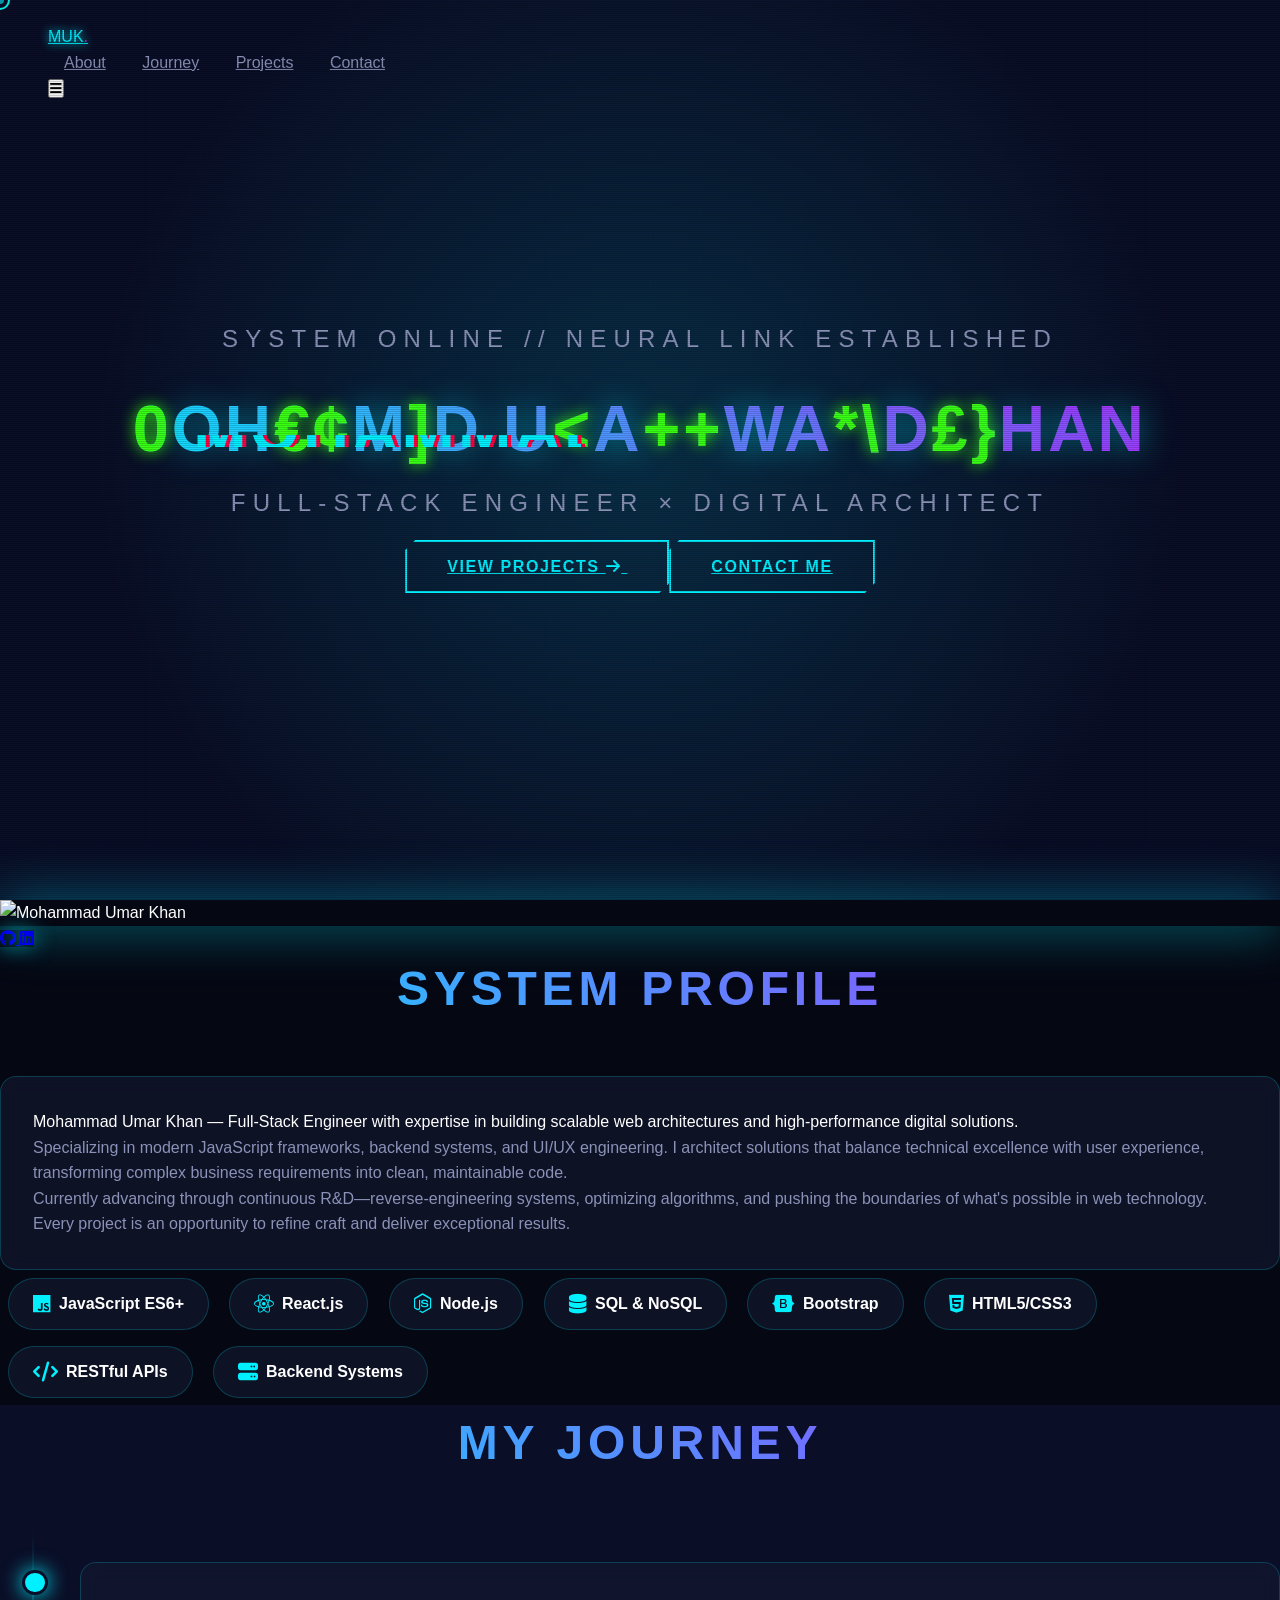
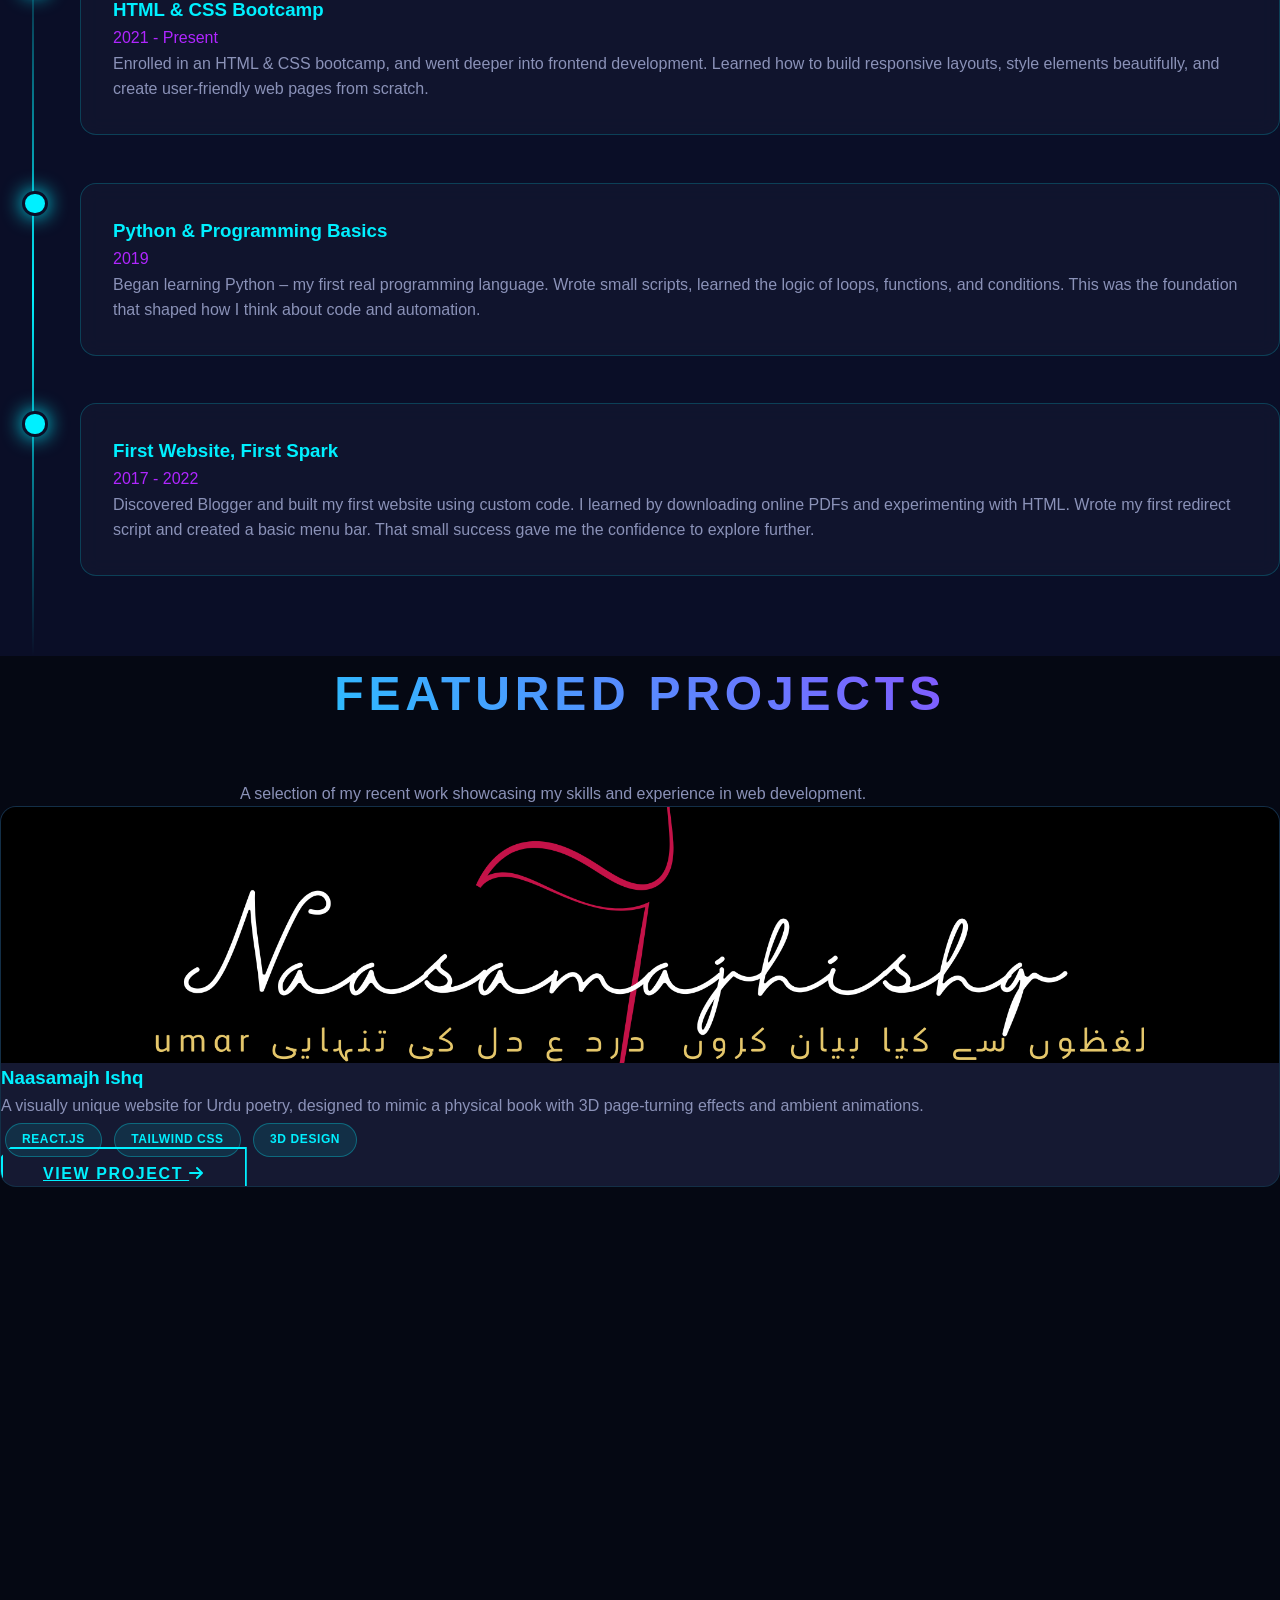
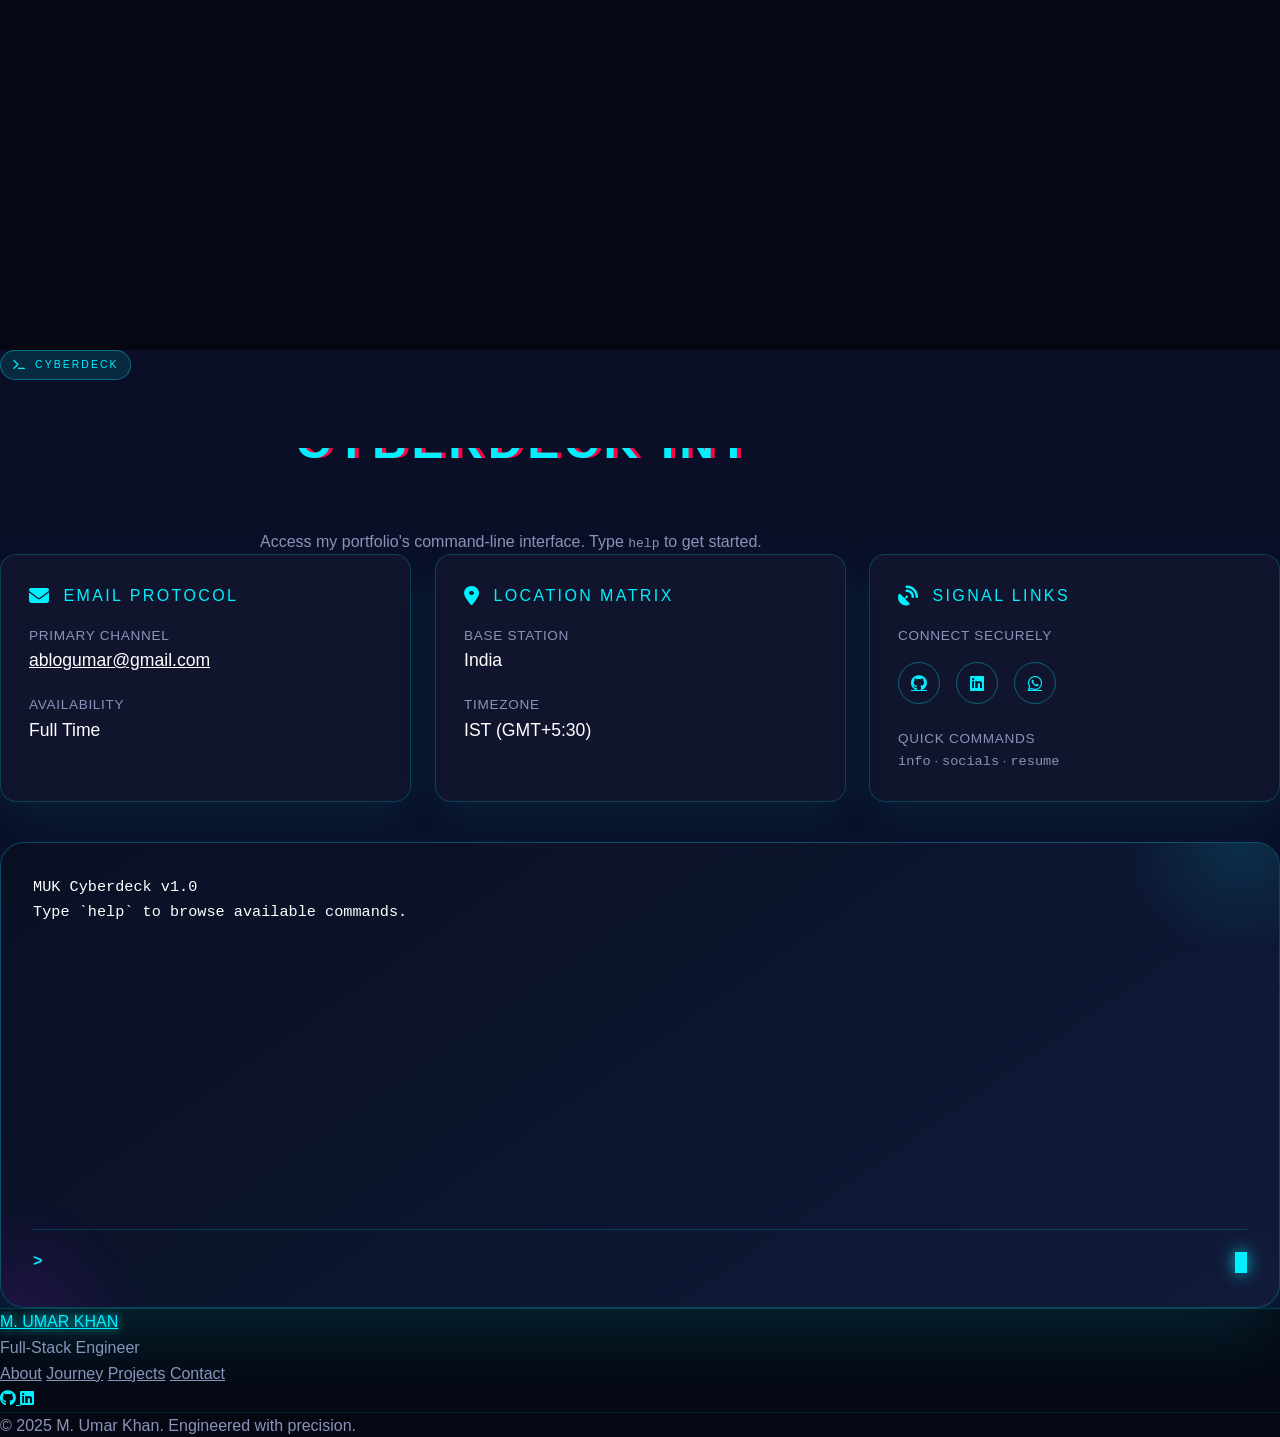
==== commit 2fc6f45f: "Update fmt.Println message from 'Hello' to 'Goodbye'" ====
--- a/index.html
+++ b/index.html
@@ -371,19 +371,18 @@
         .project-card::after {
             content: '';
             position: absolute;
-            top: 50%;
-            left: 50%;
+            top: 0;
+            left: 0;
             width: 0;
             height: 0;
-            border-radius: 50%;
-            background: radial-gradient(circle, rgba(0, 240, 255, 0.2), transparent);
-            transform: translate(-50%, -50%);
+            border-radius: 1rem;
+            background: rgba(0, 240, 255, 0.15);
             transition: width 0.6s ease, height 0.6s ease;
         }
 
         .project-card:hover::after {
-            width: 500px;
-            height: 500px;
+            width: 100%;
+            height: 100%;
         }
 
         .project-card:hover {
@@ -1367,7 +1366,7 @@
                 <div class="md:w-2/5 fade-in">
                     <div class="relative">
                         <div class="w-80 mx-auto rounded-lg overflow-hidden border-4 border-cyan-400 relative" style="box-shadow: 0 0 50px rgba(0, 240, 255, 0.5);">
-                            <img src="images/um.jpg" alt="Mohammad Umar Khan" class="w-full h-full object-cover" style="object-position: top;">
+                            <img src="um.jpg" alt="Mohammad Umar Khan" class="w-full h-full object-cover" style="object-position: top;">
                             <div class="absolute inset-0 bg-gradient-to-t from-cyan-900/50 to-transparent"></div>
                         </div>
                         <div class="absolute -bottom-4 left-1/2 transform -translate-x-1/2 flex space-x-6">
@@ -1900,9 +1899,7 @@
 
             validateEmail(email) {
                 const emailPattern = /^[a-z0-9._%+-]+@[a-z0-9.-]+\.[a-z]{2,}$/i;
-                const allowedDomains = ['gmail.com', 'yahoo.com', 'outlook.com'];
-                const domain = email.split('@')[1];
-                return emailPattern.test(email) && allowedDomains.includes(domain.toLowerCase());
+                return emailPattern.test(email);
             },
 
             async processContactStep(value) {
@@ -1932,7 +1929,7 @@
                 if (this.contactStep === 2) {
                     if (!this.validateEmail(value)) {
                         this.appendLines([
-                            '<span style="color: #ff3366;">ERROR: Invalid email. Use gmail.com, yahoo.com, or outlook.com</span>',
+                            '<span style="color: #ff3366;">ERROR: Invalid email format. Please enter a valid email address.</span>',
                             '<span class="output-color">Enter your email address:</span>'
                         ]);
                         return;
@@ -1979,7 +1976,7 @@
                         message: this.contactData.message
                     };
 
-                    const response = await fetch('https://formspree.io/f/xzzrqebr', {
+                    const response = await fetch('https://formspree.io/f/xjkaleyb', {
                         method: 'POST',
                         body: JSON.stringify(payload),
                         headers: {
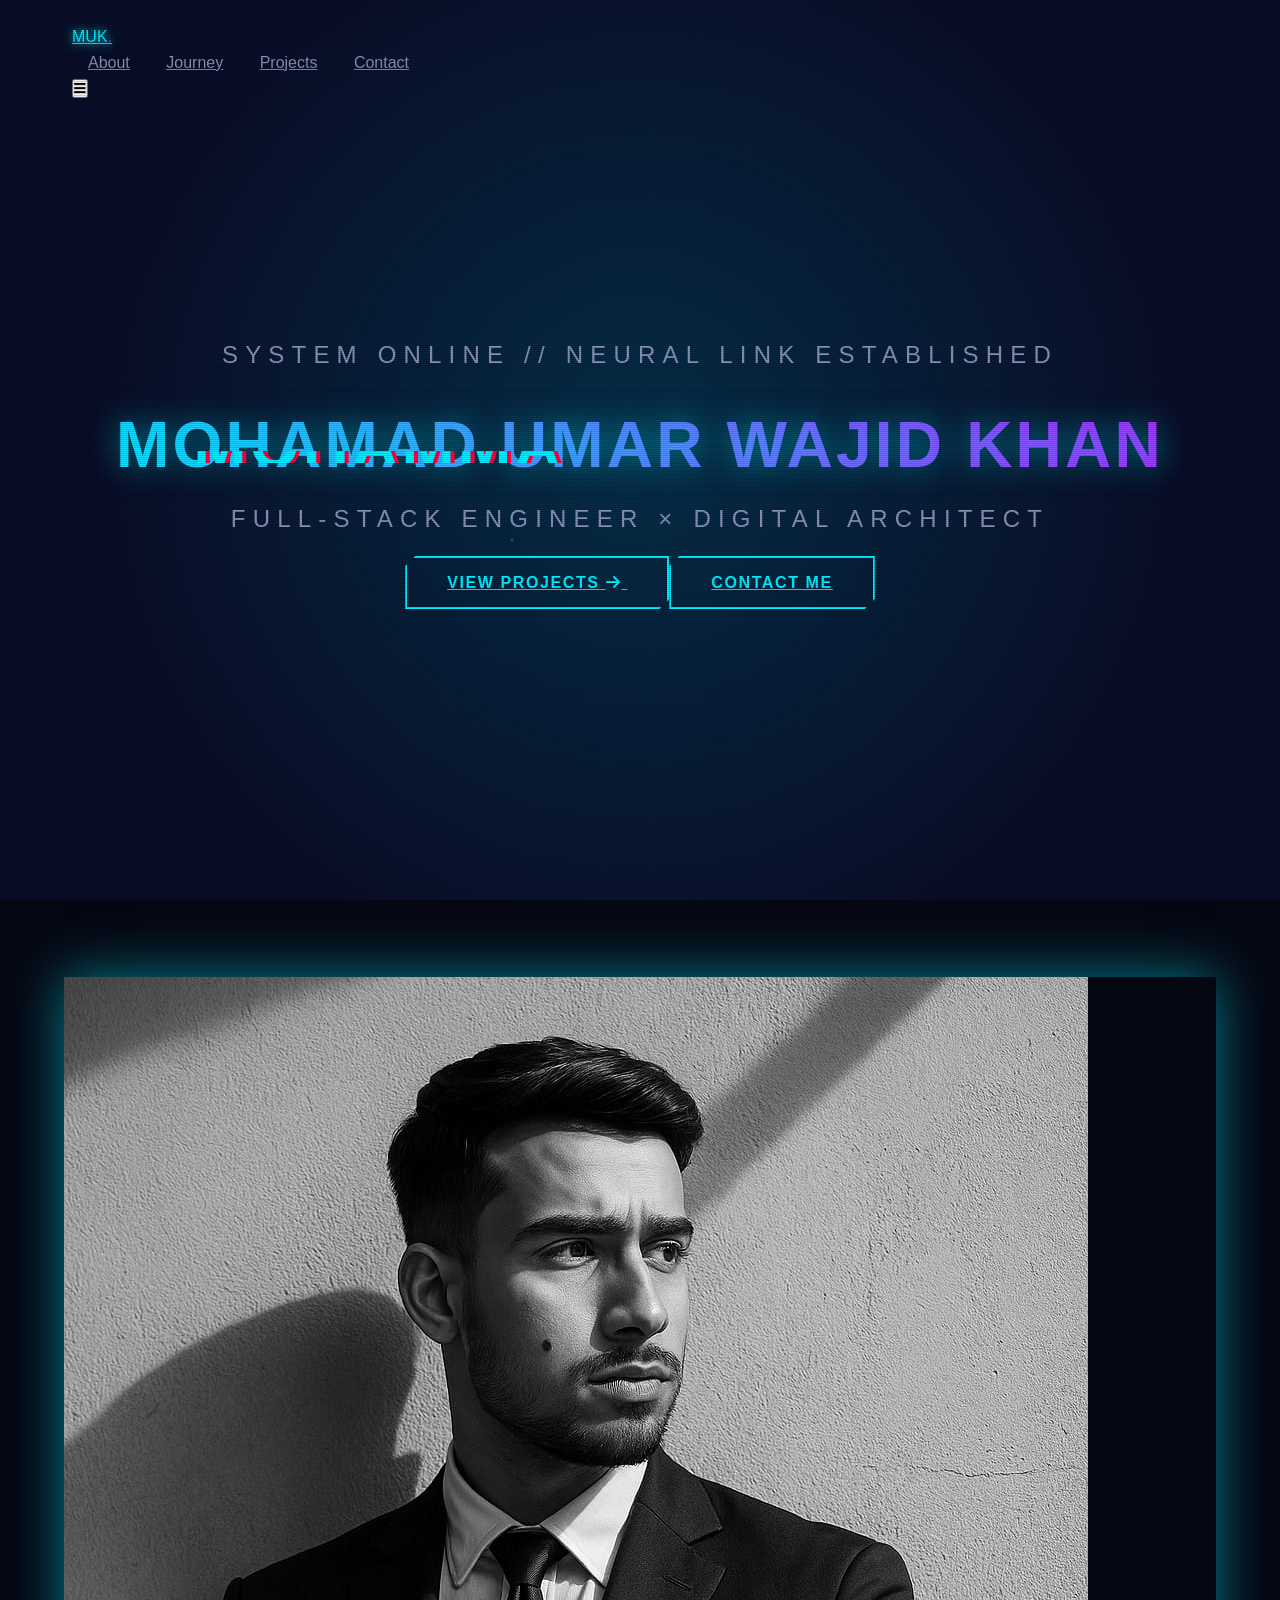
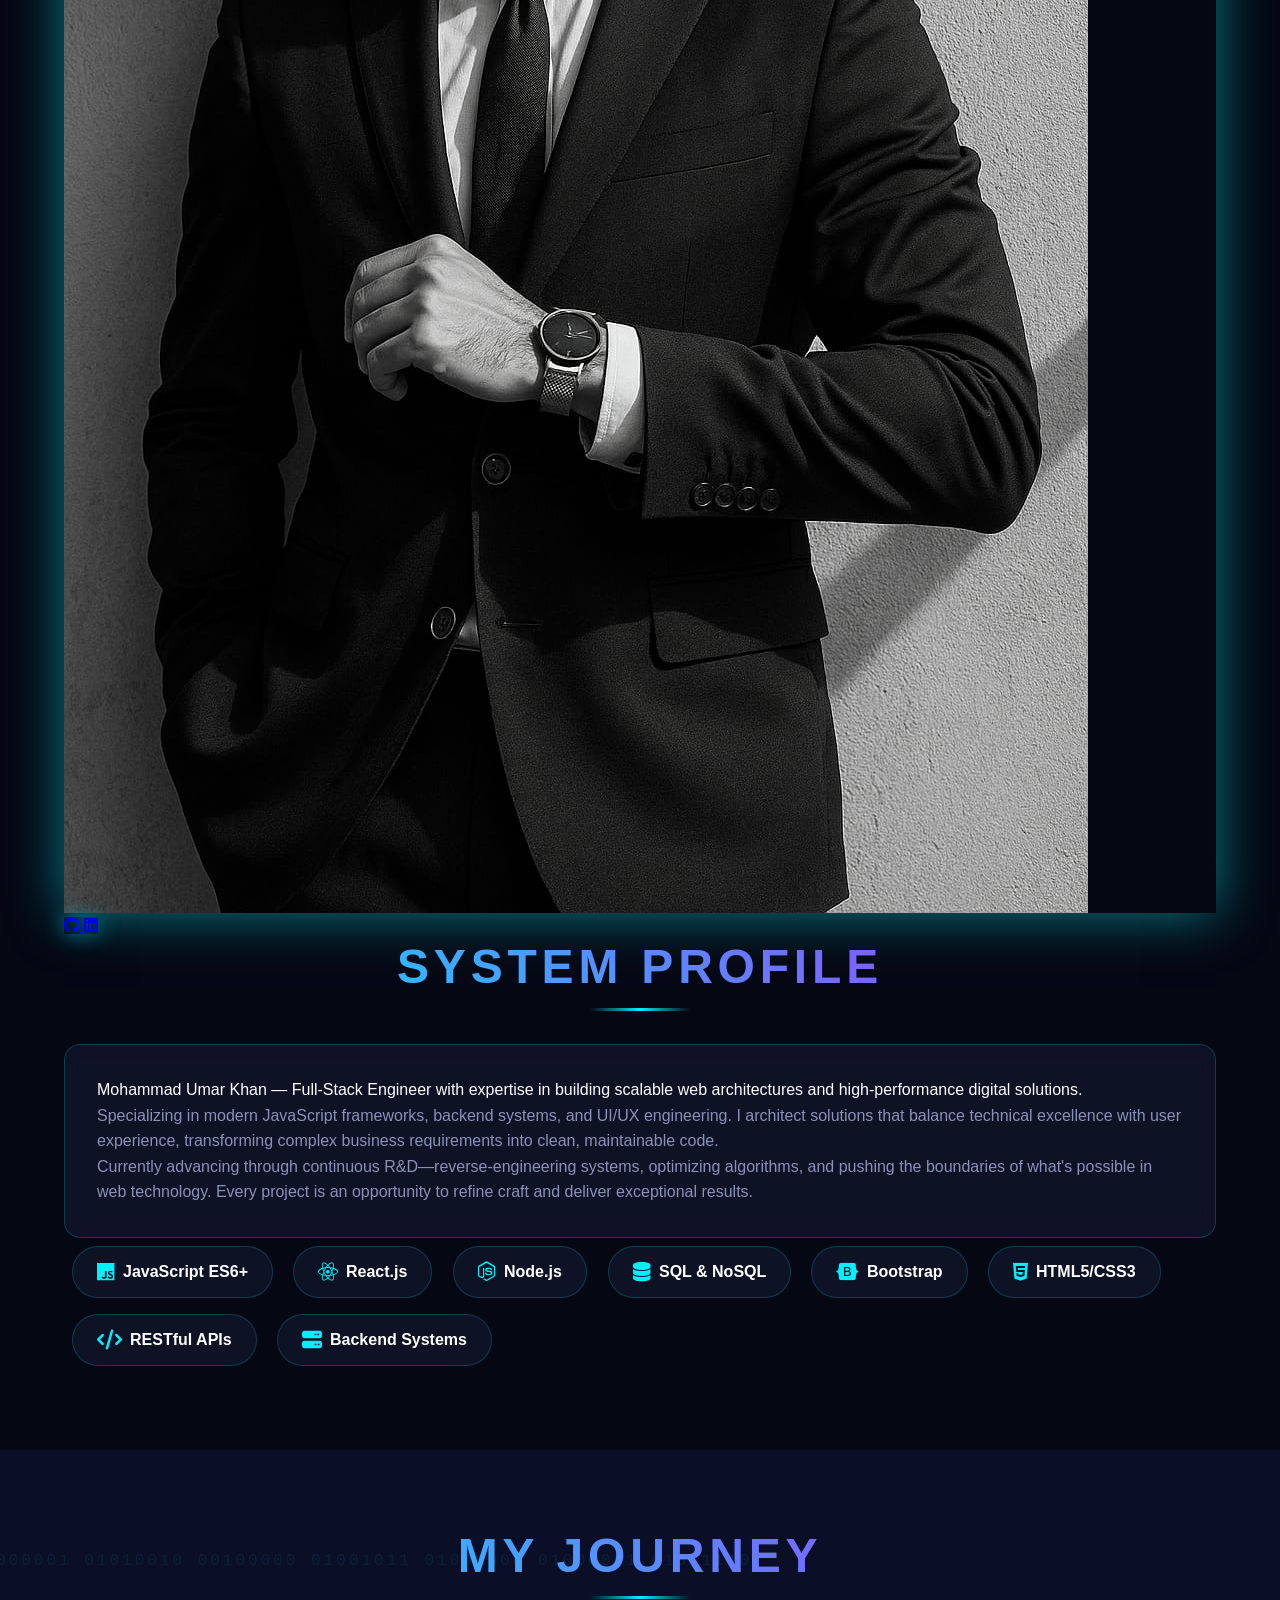
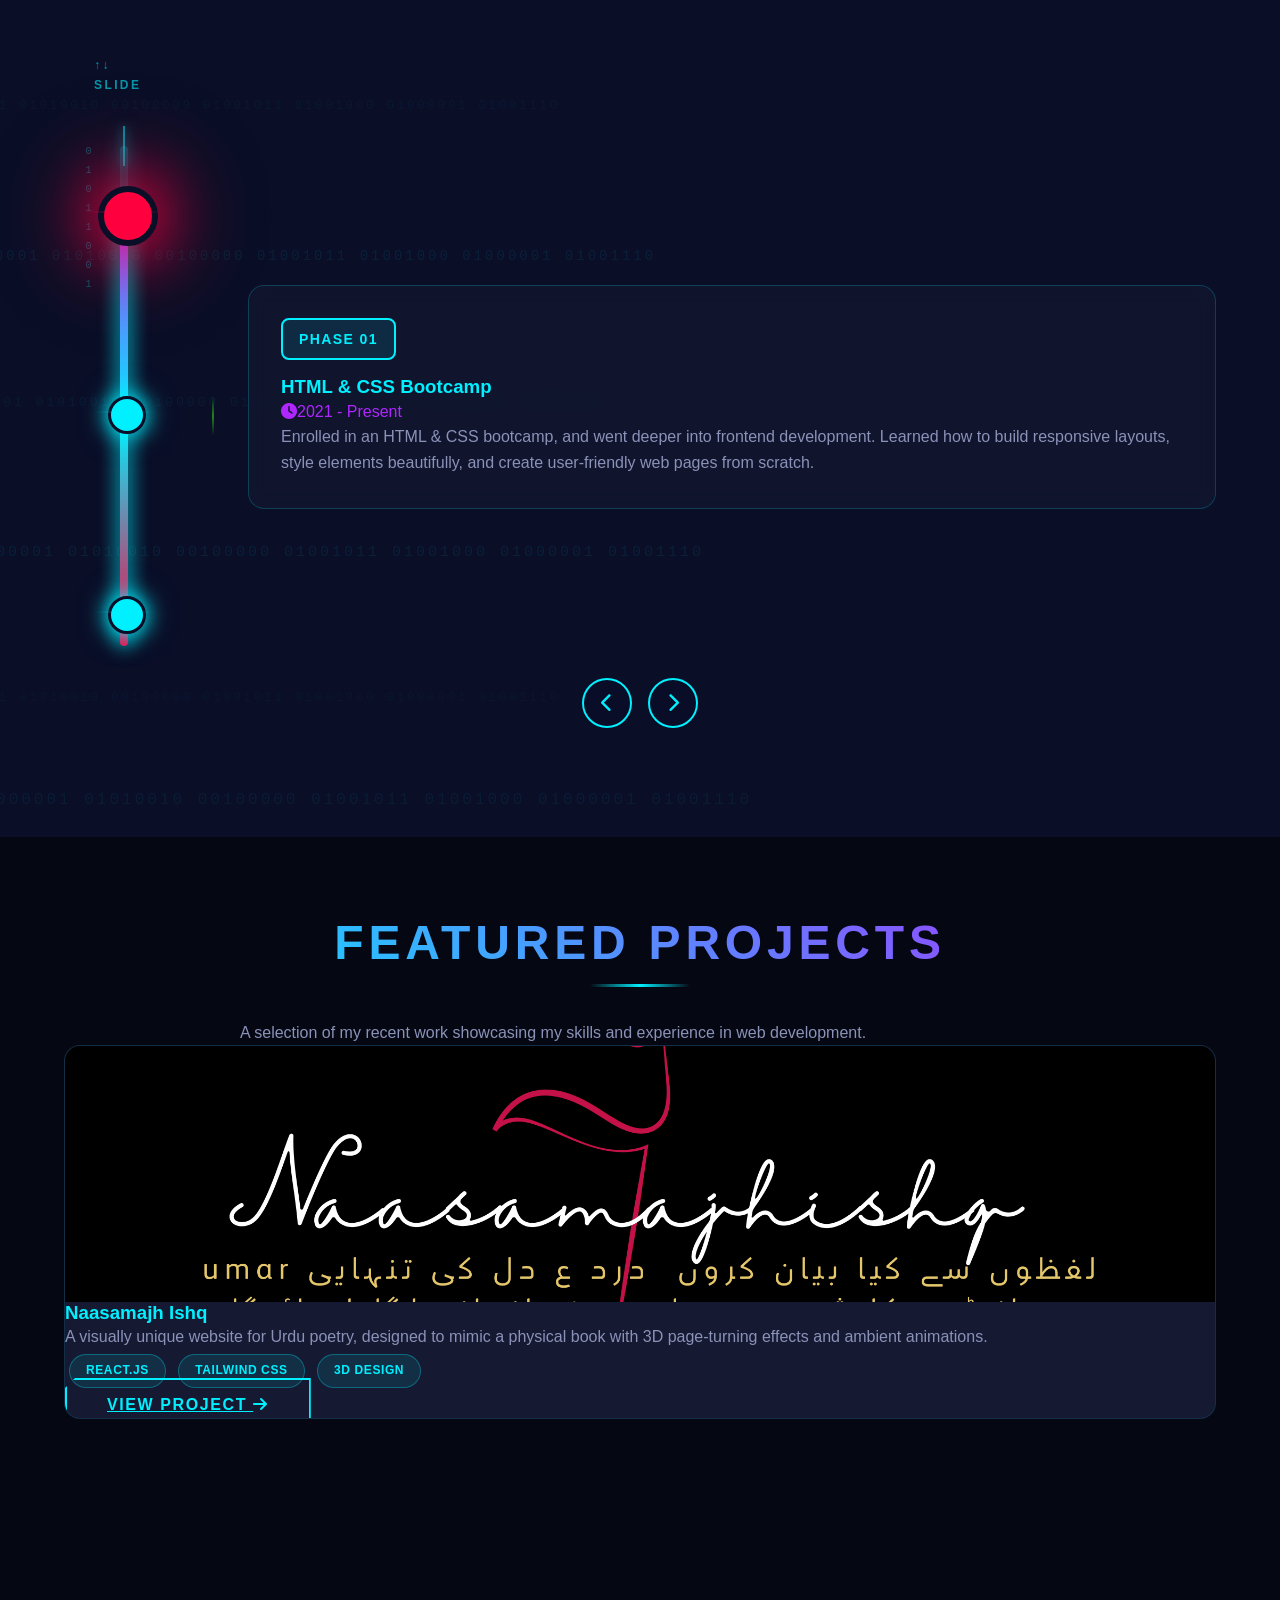
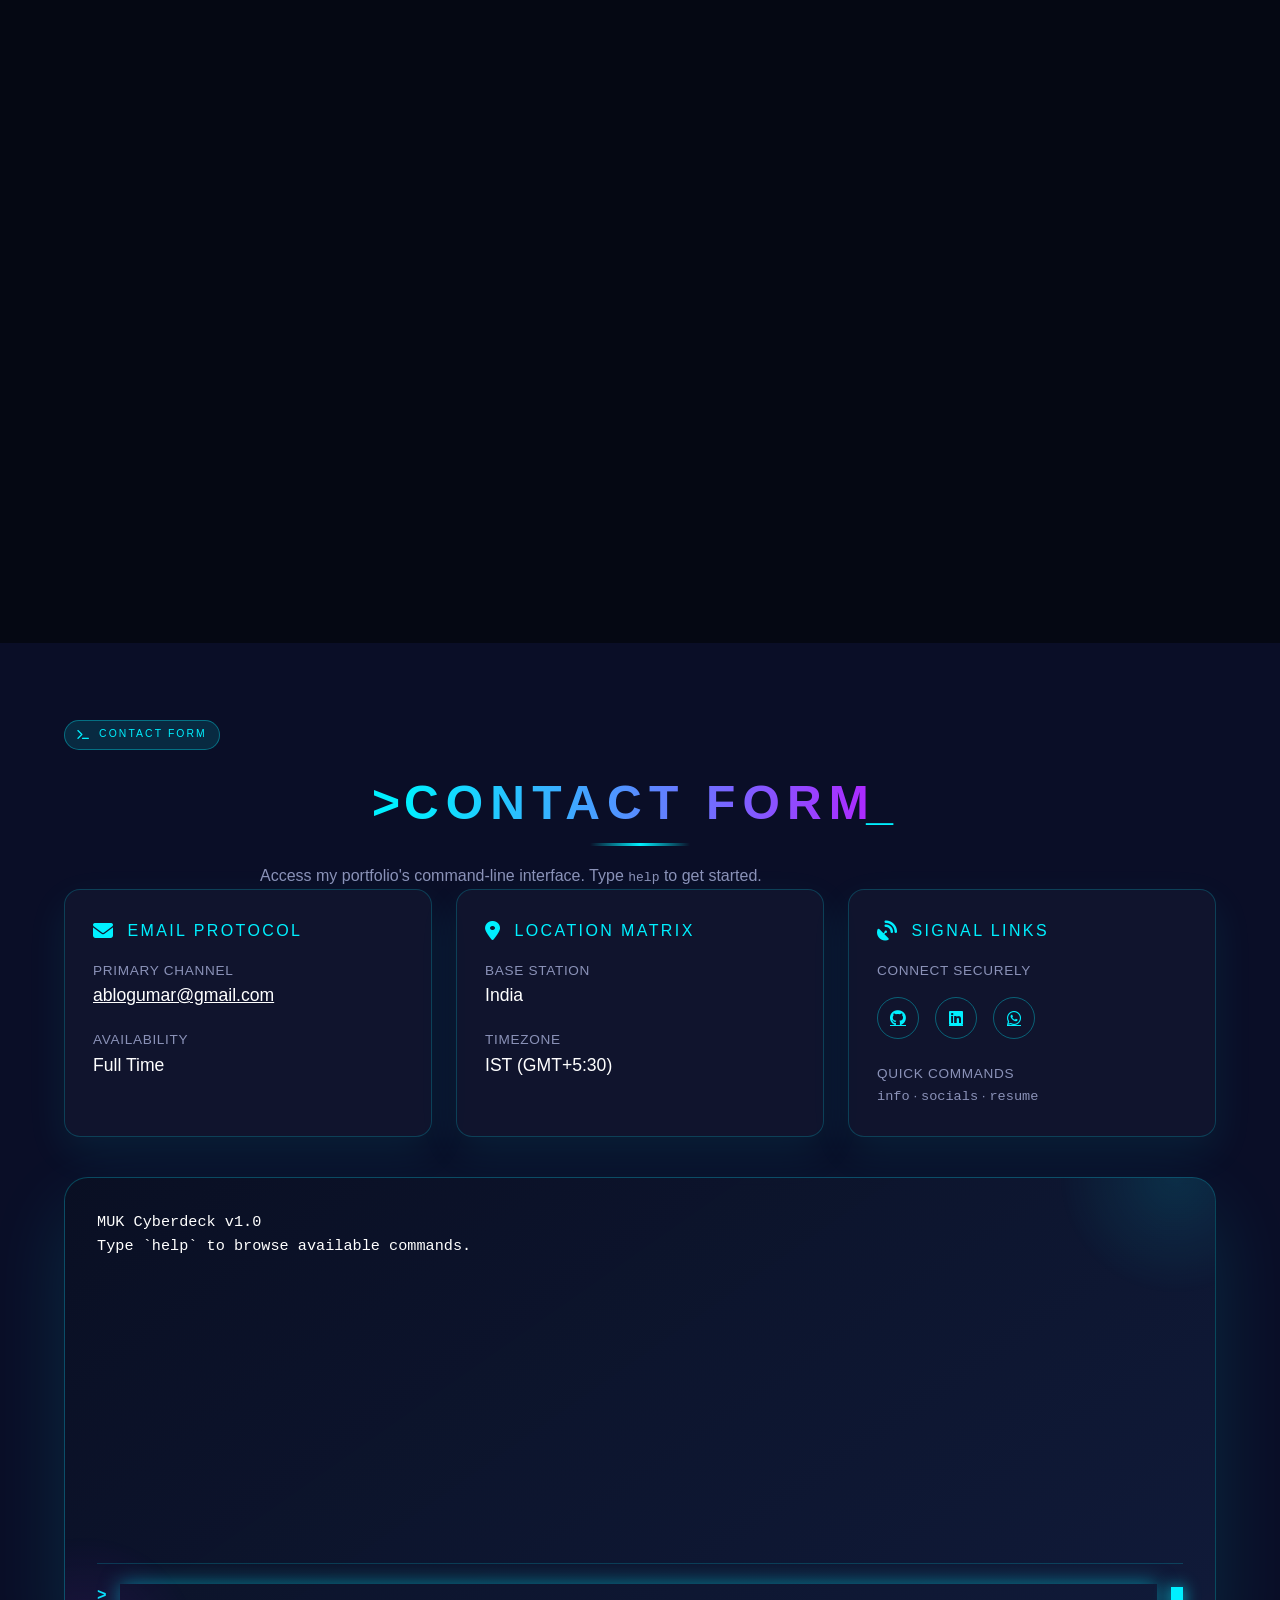
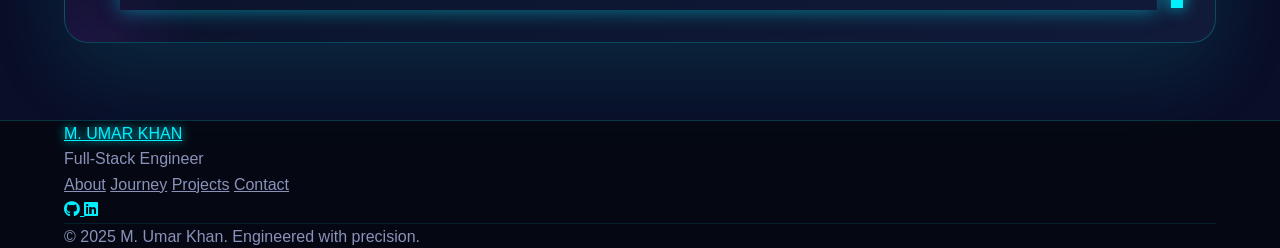
==== commit 8a2b685a: "Update print statement from 'Hello' to 'Goodbye'" ====
--- a/index.html
+++ b/index.html
@@ -9,6 +9,15 @@
     <link rel="stylesheet" href="https://cdn.jsdelivr.net/npm/tailwindcss@2.2.19/dist/tailwind.min.css">
     <link rel="stylesheet" href="https://cdnjs.cloudflare.com/ajax/libs/font-awesome/6.5.2/css/all.min.css">
     <link rel="stylesheet" href="https://cdn.jsdelivr.net/npm/inter-ui@3.19.3/inter.min.css">
+    
+    <!-- EmailJS Library -->
+    <script type="text/javascript" src="https://cdn.jsdelivr.net/npm/@emailjs/browser@3/dist/email.min.js"></script>
+    <script type="text/javascript">
+        (function(){
+            emailjs.init("08lCVP-rHQse_ceTw");
+        })();
+    </script>
+    
     <style>
         :root {
             --cyber-red: #FF0040;
@@ -40,8 +49,29 @@
             color: var(--text-bright);
             line-height: 1.6;
             overflow-x: hidden;
-            cursor: none;
             position: relative;
+            max-width: 100vw;
+        }
+
+        img,
+        video,
+        canvas,
+        svg,
+        iframe {
+            max-width: 100%;
+            height: auto;
+            display: block;
+        }
+
+        section {
+            padding: clamp(3rem, 6vw, 6rem) 0;
+            width: 100%;
+        }
+
+        h1,
+        h2,
+        h3 {
+            line-height: 1.2;
         }
 
         /* Cyberpunk Grid Background */
@@ -90,48 +120,38 @@
             100% { transform: translateY(100%); }
         }
 
-        /* Custom Cursor */
-        .cursor {
-            width: 20px;
-            height: 20px;
-            border: 2px solid var(--cyber-blue);
-            border-radius: 50%;
-            position: fixed;
-            pointer-events: none;
-            z-index: 10001;
-            transition: width 0.2s ease, height 0.2s ease, border-color 0.2s ease, background 0.2s ease, opacity 0.2s ease;
-            transform: translate(-50%, -50%);
-            mix-blend-mode: difference;
-            will-change: left, top;
-        }
-
-        .cursor-trail {
-            width: 8px;
-            height: 8px;
-            background: var(--cyber-blue);
-            border-radius: 50%;
-            position: fixed;
-            pointer-events: none;
-            z-index: 10000;
-            opacity: 0.6;
-            transition: width 0.2s ease, height 0.2s ease, opacity 0.2s ease, background 0.3s ease;
-            transform: translate(-50%, -50%);
-            will-change: left, top;
-        }
-
-        /* Hide custom cursor on touch devices */
-        @media (hover: none) and (pointer: coarse) {
-            .cursor,
-            .cursor-trail {
-                display: none !important;
-            }
-        }
-
-        .cursor.active {
-            width: 40px;
-            height: 40px;
-            border-color: var(--cyber-red);
-            background: rgba(255, 0, 64, 0.1);
+        /* Custom Text Selection */
+        ::selection {
+            background: rgba(0, 240, 255, 0.3);
+            color: var(--text-bright);
+            text-shadow: 0 0 10px var(--cyber-blue);
+        }
+
+        ::-moz-selection {
+            background: rgba(0, 240, 255, 0.3);
+            color: var(--text-bright);
+            text-shadow: 0 0 10px var(--cyber-blue);
+        }
+
+        /* Focus States for Accessibility */
+        a:focus,
+        button:focus,
+        input:focus,
+        textarea:focus {
+            outline: 2px solid var(--cyber-blue);
+            outline-offset: 4px;
+            box-shadow: 0 0 20px rgba(0, 240, 255, 0.5);
+        }
+
+        /* Reduced motion for accessibility */
+        @media (prefers-reduced-motion: reduce) {
+            *,
+            *::before,
+            *::after {
+                animation-duration: 0.01ms !important;
+                animation-iteration-count: 1 !important;
+                transition-duration: 0.01ms !important;
+            }
         }
 
         /* Cyber Navbar */
@@ -171,6 +191,25 @@
             transition: width 0.3s ease;
         }
 
+        .nav-link::after {
+            content: '';
+            position: absolute;
+            top: 50%;
+            left: 50%;
+            width: 0;
+            height: 0;
+            background: rgba(0, 240, 255, 0.2);
+            border-radius: 50%;
+            transform: translate(-50%, -50%);
+            transition: width 0.4s ease, height 0.4s ease;
+            z-index: -1;
+        }
+
+        .nav-link:hover::after {
+            width: 150%;
+            height: 200%;
+        }
+
         .nav-link:hover,
         .nav-link.active {
             color: var(--text-bright);
@@ -180,6 +219,30 @@
         .nav-link:hover::before,
         .nav-link.active::before {
             width: 100%;
+        }
+
+        /* Container Responsive */
+        .container {
+            width: 100%;
+            max-width: 1200px;
+            margin-left: auto;
+            margin-right: auto;
+            padding-left: 1rem;
+            padding-right: 1rem;
+        }
+
+        @media (min-width: 640px) {
+            .container {
+                padding-left: 1.5rem;
+                padding-right: 1.5rem;
+            }
+        }
+
+        @media (min-width: 1024px) {
+            .container {
+                padding-left: 2rem;
+                padding-right: 2rem;
+            }
         }
 
         /* Hero Section with Cyberpunk Theme */
@@ -205,6 +268,35 @@
             background: radial-gradient(circle at center, rgba(0, 240, 255, 0.15) 0%, transparent 70%);
             animation: pulse 4s ease-in-out infinite;
             pointer-events: none;
+        }
+
+        /* Particle System for Hero */
+        .hero-cyber::after {
+            content: '';
+            position: absolute;
+            top: 0;
+            left: 0;
+            width: 100%;
+            height: 100%;
+            background-image: 
+                radial-gradient(2px 2px at 20% 30%, var(--cyber-blue), transparent),
+                radial-gradient(2px 2px at 60% 70%, var(--cyber-purple), transparent),
+                radial-gradient(1px 1px at 50% 50%, var(--cyber-red), transparent),
+                radial-gradient(1px 1px at 80% 10%, var(--neon-green), transparent),
+                radial-gradient(2px 2px at 90% 60%, var(--cyber-blue), transparent),
+                radial-gradient(1px 1px at 33% 80%, var(--cyber-purple), transparent);
+            background-size: 200% 200%;
+            background-position: 0% 0%;
+            animation: particleMove 20s ease-in-out infinite;
+            opacity: 0.4;
+            pointer-events: none;
+        }
+
+        @keyframes particleMove {
+            0%, 100% { background-position: 0% 0%; }
+            25% { background-position: 100% 0%; }
+            50% { background-position: 100% 100%; }
+            75% { background-position: 0% 100%; }
         }
 
         @keyframes pulse {
@@ -358,6 +450,24 @@
                         inset 0 0 20px rgba(0, 240, 255, 0.1);
         }
 
+        /* Glowing Corner Accents on Cards */
+        .cyber-card::after {
+            content: '';
+            position: absolute;
+            top: -2px;
+            right: -2px;
+            width: 30px;
+            height: 30px;
+            background: linear-gradient(135deg, var(--cyber-blue), transparent);
+            opacity: 0;
+            transition: opacity 0.3s ease;
+            clip-path: polygon(0 0, 100% 0, 100% 100%);
+        }
+
+        .cyber-card:hover::after {
+            opacity: 1;
+        }
+
         /* Project Cards */
         .project-card {
             position: relative;
@@ -391,17 +501,52 @@
             box-shadow: 0 30px 60px rgba(0, 240, 255, 0.4);
         }
 
+        /* Holographic effect on project images */
         .project-image {
             position: relative;
             overflow: hidden;
             height: 16rem;
         }
 
+        .project-image::before {
+            content: '';
+            position: absolute;
+            top: -50%;
+            left: -50%;
+            width: 200%;
+            height: 200%;
+            background: linear-gradient(
+                45deg,
+                transparent 30%,
+                rgba(0, 240, 255, 0.3) 50%,
+                transparent 70%
+            );
+            transform: rotate(45deg);
+            transition: all 0.6s ease;
+            opacity: 0;
+        }
+
+        .project-card:hover .project-image::before {
+            opacity: 1;
+            animation: hologramScan 2s ease-in-out infinite;
+        }
+
+        @keyframes hologramScan {
+            0% {
+                top: -50%;
+                left: -50%;
+            }
+            100% {
+                top: 150%;
+                left: 150%;
+            }
+        }
+
         .project-image img {
             width: 100%;
             height: 100%;
             object-fit: cover;
-            transition: transform 0.6s cubic-bezier(0.4, 0, 0.2, 1);
+            transition: transform 0.6s cubic-bezier(0.4, 0, 0.2, 1), filter 0.3s ease;
             filter: grayscale(0.3);
         }
 
@@ -449,6 +594,7 @@
         /* Cyberdeck Terminal */
         .cyber-terminal {
             position: relative;
+            width: 100%;
             padding: 2.5rem;
             background: linear-gradient(145deg, rgba(10, 16, 35, 0.95), rgba(18, 28, 60, 0.9));
             border: 1px solid rgba(0, 240, 255, 0.25);
@@ -684,48 +830,676 @@
             box-shadow: 0 0 20px rgba(0, 240, 255, 0.5);
         }
 
-        /* Timeline */
+        /* Binary Background - UMAR KHAN */
+        .binary-bg {
+            position: absolute;
+            top: 0;
+            left: 0;
+            width: 100%;
+            height: 100%;
+            overflow: hidden;
+            opacity: 0.08;
+            z-index: 1;
+            pointer-events: none;
+        }
+
+        .binary-line {
+            position: absolute;
+            left: -20%;
+            width: 140%;
+            font-family: 'Courier New', monospace;
+            font-size: 14px;
+            color: var(--cyber-blue);
+            white-space: nowrap;
+            letter-spacing: 3px;
+            animation: binaryFlow 25s linear infinite;
+            will-change: transform;
+        }
+
+        .binary-line:nth-child(1) { top: 10%; font-size: 16px; }
+        .binary-line:nth-child(2) { top: 25%; font-size: 12px; opacity: 0.6; }
+        .binary-line:nth-child(3) { top: 40%; font-size: 14px; }
+        .binary-line:nth-child(4) { top: 55%; font-size: 13px; opacity: 0.7; }
+        .binary-line:nth-child(5) { top: 70%; font-size: 15px; }
+        .binary-line:nth-child(6) { top: 85%; font-size: 12px; opacity: 0.5; }
+        .binary-line:nth-child(7) { top: 95%; font-size: 16px; opacity: 0.8; }
+
+        @keyframes binaryFlow {
+            0% {
+                transform: translateX(0);
+            }
+            100% {
+                transform: translateX(-50%);
+            }
+        }
+
+        /* Section positioning */
+        #journey {
+            position: relative;
+            overflow: hidden;
+        }
+
+        /* Timeline - Vertical Volume Slider Style */
         .timeline {
             position: relative;
-            padding: 2rem 0;
-        }
-
-        .timeline::before {
+            padding: 4rem 0;
+            max-width: 1400px;
+            margin: 0 auto;
+            display: flex;
+            align-items: center;
+            gap: 4rem;
+        }
+
+        .timeline-wheel-container {
+            position: relative;
+            width: 120px;
+            min-width: 120px;
+            height: 600px;
+            user-select: none;
+            display: flex;
+            flex-direction: column;
+            align-items: center;
+            justify-content: center;
+        }
+
+        .timeline-wheel-container::before {
+            content: '↑↓ SLIDE';
+            position: absolute;
+            top: -2.5rem;
+            left: 50%;
+            transform: translateX(-50%);
+            color: var(--cyber-blue);
+            font-size: 0.75rem;
+            font-weight: 600;
+            letter-spacing: 0.2em;
+            opacity: 0.6;
+            animation: hintFade 3s ease-in-out infinite;
+            z-index: 20;
+        }
+
+        @keyframes hintFade {
+            0%, 100% {
+                opacity: 0.6;
+                transform: translateX(-50%) translateY(0);
+            }
+            50% {
+                opacity: 1;
+                transform: translateX(-50%) translateY(-5px);
+            }
+        }
+
+        .timeline-wheel {
+            position: relative;
+            width: 8px;
+            height: 500px;
+            background: linear-gradient(180deg, 
+                rgba(0, 240, 255, 0.1) 0%,
+                rgba(0, 240, 255, 0.3) 50%,
+                rgba(0, 240, 255, 0.1) 100%
+            );
+            border-radius: 10px;
+            box-shadow: 0 0 20px rgba(0, 240, 255, 0.3), inset 0 0 10px rgba(0, 240, 255, 0.2);
+            transition: box-shadow 0.3s ease;
+            overflow: visible;
+        }
+
+        .timeline-wheel:hover {
+            box-shadow: 0 0 30px rgba(0, 240, 255, 0.5), inset 0 0 15px rgba(0, 240, 255, 0.3);
+        }
+
+        /* Data Stream Animation - Cybersecurity Effect */
+        .timeline-wheel::before {
             content: '';
             position: absolute;
-            left: 2rem;
+            left: 50%;
+            top: -20px;
+            width: 1px;
+            height: 40px;
+            background: var(--cyber-blue);
+            transform: translateX(-50%);
+            animation: dataStreamDown 2s linear infinite;
+            box-shadow: 0 0 10px var(--cyber-blue), 0 0 20px var(--cyber-blue);
+        }
+
+        @keyframes dataStreamDown {
+            0% {
+                top: -40px;
+                opacity: 0;
+            }
+            10% {
+                opacity: 1;
+            }
+            90% {
+                opacity: 1;
+            }
+            100% {
+                top: calc(100% + 20px);
+                opacity: 0;
+            }
+        }
+
+        /* Binary Code Stream on sides */
+        .timeline-wheel::after {
+            content: '01011001';
+            position: absolute;
+            left: -40px;
             top: 0;
-            bottom: 0;
-            width: 2px;
-            background: linear-gradient(180deg, transparent, var(--cyber-blue), transparent);
-        }
-
-        .timeline-item {
-            position: relative;
-            padding-left: 5rem;
-            margin-bottom: 3rem;
-            opacity: 0;
-            transform: translateX(-50px);
-            transition: all 0.6s cubic-bezier(0.4, 0, 0.2, 1);
-        }
-
-        .timeline-item.visible {
-            opacity: 1;
-            transform: translateX(0);
-        }
-
-        .timeline-item::before {
+            font-size: 10px;
+            font-family: 'Courier New', monospace;
+            color: var(--cyber-blue);
+            opacity: 0.3;
+            writing-mode: vertical-rl;
+            text-orientation: upright;
+            letter-spacing: 8px;
+            animation: binaryScroll 8s linear infinite;
+        }
+
+        @keyframes binaryScroll {
+            0% {
+                transform: translateY(-100%);
+                opacity: 0;
+            }
+            10% {
+                opacity: 0.3;
+            }
+            90% {
+                opacity: 0.3;
+            }
+            100% {
+                transform: translateY(600px);
+                opacity: 0;
+            }
+        }
+
+        .wheel-dot {
+            position: absolute;
+            left: 50%;
+            width: 32px;
+            height: 32px;
+            margin-left: -16px;
+            cursor: pointer;
+            transition: all 0.3s cubic-bezier(0.4, 0, 0.2, 1);
+            z-index: 5;
+            will-change: transform;
+        }
+
+        .wheel-dot::before {
             content: '';
             position: absolute;
-            left: 1.4rem;
-            top: 0.5rem;
-            width: 1.2rem;
-            height: 1.2rem;
+            top: 0;
+            left: 0;
+            width: 100%;
+            height: 100%;
             background: var(--cyber-blue);
             border: 3px solid var(--dark-base);
             border-radius: 50%;
+            box-shadow: 0 0 20px var(--cyber-blue), 0 0 30px rgba(0, 240, 255, 0.5);
+            transition: all 0.3s ease;
+        }
+
+        /* Hexagon shape for dots - Cyber effect */
+        .wheel-dot::after {
+            content: '';
+            position: absolute;
+            left: 50%;
+            top: 50%;
+            transform: translate(-50%, -50%);
+            width: 60px;
+            height: 1px;
+            background: linear-gradient(90deg, transparent, var(--cyber-blue) 50%, transparent);
+            opacity: 0.4;
+        }
+
+        /* Security Lock Icon on Active Dot */
+        .wheel-dot.active::before {
+            background: var(--cyber-red);
+            box-shadow: 
+                0 0 40px var(--cyber-red), 
+                0 0 60px var(--cyber-red), 
+                0 0 80px rgba(255, 0, 64, 0.4),
+                inset 0 0 20px rgba(255, 0, 64, 0.3);
+            transform: scale(1.5);
+            border-width: 4px;
+            animation: activePulseGlitch 2s ease-in-out infinite;
+        }
+
+        @keyframes activePulseGlitch {
+            0%, 100% {
+                box-shadow: 
+                    0 0 40px var(--cyber-red), 
+                    0 0 60px var(--cyber-red), 
+                    0 0 80px rgba(255, 0, 64, 0.4);
+            }
+            25% {
+                box-shadow: 
+                    0 0 50px var(--cyber-red), 
+                    0 0 70px var(--cyber-red), 
+                    0 0 100px rgba(255, 0, 64, 0.6);
+            }
+            50% {
+                box-shadow: 
+                    0 0 45px var(--cyber-red), 
+                    0 0 65px var(--cyber-red), 
+                    0 0 90px rgba(255, 0, 64, 0.5);
+                transform: scale(1.52);
+            }
+            75% {
+                box-shadow: 
+                    0 0 50px var(--cyber-red), 
+                    0 0 70px var(--cyber-red), 
+                    0 0 100px rgba(255, 0, 64, 0.6);
+            }
+        }
+
+        .wheel-dot.active::after {
+            background: linear-gradient(90deg, transparent, var(--cyber-red) 50%, transparent);
+            opacity: 0.8;
+            width: 80px;
+            animation: scanLine 1.5s linear infinite;
+        }
+
+        @keyframes scanLine {
+            0%, 100% {
+                width: 80px;
+                opacity: 0.8;
+            }
+            50% {
+                width: 100px;
+                opacity: 1;
+            }
+        }
+
+        .wheel-dot:hover::before {
+            transform: scale(1.3);
+            box-shadow: 
+                0 0 30px var(--cyber-blue), 
+                0 0 50px var(--cyber-blue),
+                inset 0 0 15px rgba(0, 240, 255, 0.3);
+        }
+
+        /* Slider Track Fill with Glitch Effect */
+        .timeline-wheel-fill {
+            position: absolute;
+            left: 50%;
+            transform: translateX(-50%);
+            bottom: 0;
+            width: 8px;
+            height: 0%;
+            background: linear-gradient(180deg,
+                var(--cyber-purple),
+                var(--cyber-blue),
+                var(--cyber-red)
+            );
+            border-radius: 10px;
+            transition: height 0.4s cubic-bezier(0.4, 0, 0.2, 1);
             box-shadow: 0 0 20px var(--cyber-blue);
-            animation: pulse 2s ease-in-out infinite;
+            animation: fillGlitch 3s ease-in-out infinite;
+        }
+
+        @keyframes fillGlitch {
+            0%, 100% {
+                box-shadow: 0 0 20px var(--cyber-blue);
+            }
+            50% {
+                box-shadow: 0 0 30px var(--cyber-blue), 0 0 40px rgba(0, 240, 255, 0.5);
+            }
+        }
+
+        /* Hacking/Scanning effect on fill */
+        .timeline-wheel-fill::before {
+            content: '';
+            position: absolute;
+            top: 0;
+            left: 0;
+            width: 100%;
+            height: 3px;
+            background: rgba(255, 255, 255, 0.8);
+            box-shadow: 0 0 10px rgba(255, 255, 255, 0.8);
+            animation: scannerMove 2s linear infinite;
+        }
+
+        @keyframes scannerMove {
+            0% {
+                top: 0;
+                opacity: 1;
+            }
+            50% {
+                opacity: 0.5;
+            }
+            100% {
+                top: 100%;
+                opacity: 1;
+            }
+        }
+
+        /* Particle effects around slider */
+        .timeline-wheel-container::after {
+            content: '';
+            position: absolute;
+            right: -30px;
+            top: 50%;
+            width: 2px;
+            height: 40px;
+            background: linear-gradient(180deg, transparent, var(--neon-green), transparent);
+            opacity: 0.5;
+            animation: particleFloat 4s ease-in-out infinite;
+        }
+
+        @keyframes particleFloat {
+            0%, 100% {
+                transform: translateY(-50px);
+                opacity: 0;
+            }
+            50% {
+                transform: translateY(50px);
+                opacity: 0.5;
+            }
+        }
+
+        .timeline-content {
+            flex: 1;
+            min-height: 600px;
+            display: flex;
+            align-items: center;
+            position: relative;
+            overflow: hidden;
+        }
+
+        .timeline-item {
+            position: absolute;
+            width: 100%;
+            opacity: 0;
+            transform: translateX(100px) scale(0.9);
+            transition: all 0.6s cubic-bezier(0.4, 0, 0.2, 1);
+            pointer-events: none;
+        }
+
+        .timeline-item .cyber-card {
+            transform: translateY(20px);
+            opacity: 0;
+            transition: all 0.5s cubic-bezier(0.4, 0, 0.2, 1) 0.15s;
+            position: relative;
+            overflow: hidden;
+        }
+
+        /* Cybersecurity Scan Line Effect on Cards */
+        .timeline-item.active .cyber-card::before {
+            content: '';
+            position: absolute;
+            top: -2px;
+            left: 0;
+            width: 100%;
+            height: 2px;
+            background: linear-gradient(90deg, transparent, var(--cyber-blue), transparent);
+            animation: scanLineCard 2s linear infinite;
+            z-index: 1;
+        }
+
+        @keyframes scanLineCard {
+            0% {
+                top: -2px;
+                opacity: 0;
+            }
+            50% {
+                opacity: 1;
+            }
+            100% {
+                top: 100%;
+                opacity: 0;
+            }
+        }
+
+        /* Data encryption effect on active card */
+        .timeline-item.active .cyber-card::after {
+            content: '';
+            position: absolute;
+            top: 0;
+            left: -100%;
+            width: 100%;
+            height: 100%;
+            background: linear-gradient(90deg, 
+                transparent, 
+                rgba(0, 240, 255, 0.1), 
+                transparent
+            );
+            animation: dataEncrypt 3s ease-in-out infinite;
+            z-index: 1;
+        }
+
+        @keyframes dataEncrypt {
+            0% {
+                left: -100%;
+            }
+            50% {
+                left: 100%;
+            }
+            100% {
+                left: 100%;
+            }
+        }
+
+        .timeline-item.active {
+            opacity: 1;
+            transform: translateX(0) scale(1);
+            pointer-events: auto;
+        }
+
+        .timeline-item.active .cyber-card {
+            transform: translateY(0);
+            opacity: 1;
+        }
+
+        /* Glitch effect on phase badges */
+        .timeline-item.active .cyber-card h3 {
+            animation: textGlitch 5s ease-in-out infinite;
+        }
+
+        @keyframes textGlitch {
+            0%, 90%, 100% {
+                transform: translateX(0);
+            }
+            92% {
+                transform: translateX(-2px);
+            }
+            94% {
+                transform: translateX(2px);
+            }
+            96% {
+                transform: translateX(-1px);
+            }
+        }
+
+        .timeline-item.prev {
+            opacity: 0;
+            transform: translateX(-100px) scale(0.9);
+        }
+
+        .timeline-item.prev .cyber-card {
+            transform: translateY(-20px);
+            opacity: 0;
+        }
+
+        .timeline-controls {
+            position: absolute;
+            bottom: 2rem;
+            left: 50%;
+            transform: translateX(-50%);
+            display: flex;
+            gap: 1rem;
+            z-index: 20;
+        }
+
+        .timeline-nav-btn {
+            width: 50px;
+            height: 50px;
+            border: 2px solid var(--cyber-blue);
+            background: rgba(10, 14, 39, 0.95);
+            border-radius: 50%;
+            color: var(--cyber-blue);
+            font-size: 1.2rem;
+            cursor: pointer;
+            transition: all 0.3s ease;
+            display: flex;
+            align-items: center;
+            justify-content: center;
+            backdrop-filter: blur(10px);
+            position: relative;
+            overflow: hidden;
+        }
+
+        /* Pulse ring effect on buttons */
+        .timeline-nav-btn::before {
+            content: '';
+            position: absolute;
+            top: 50%;
+            left: 50%;
+            width: 100%;
+            height: 100%;
+            border: 2px solid var(--cyber-blue);
+            border-radius: 50%;
+            transform: translate(-50%, -50%);
+            animation: buttonPulse 2s ease-out infinite;
+            opacity: 0;
+        }
+
+        @keyframes buttonPulse {
+            0% {
+                width: 100%;
+                height: 100%;
+                opacity: 1;
+            }
+            100% {
+                width: 150%;
+                height: 150%;
+                opacity: 0;
+            }
+        }
+
+        .timeline-nav-btn:hover {
+            background: var(--cyber-blue);
+            color: var(--dark-base);
+            box-shadow: 0 0 20px var(--cyber-blue), 0 0 40px var(--cyber-blue);
+            transform: scale(1.15);
+            border-width: 3px;
+        }
+
+        .timeline-nav-btn:active {
+            transform: scale(0.95);
+        }
+
+        @media (max-width: 1024px) {
+            .timeline {
+                flex-direction: column;
+                align-items: stretch;
+                gap: 2.5rem;
+            }
+
+            .timeline-wheel-container {
+                order: 2;
+                align-self: center;
+                width: 100px;
+                min-width: 100px;
+                height: 400px;
+            }
+
+            .timeline-wheel {
+                height: 350px;
+            }
+
+            .timeline-content {
+                order: 1;
+                min-height: 520px;
+                width: 100%;
+            }
+
+            .timeline-controls {
+                position: static;
+                transform: none;
+                justify-content: center;
+                margin-top: 1rem;
+            }
+        }
+
+        @media (max-width: 768px) {
+            .hero-cyber {
+                background-attachment: scroll;
+                padding: 4.5rem 1.5rem 3rem;
+            }
+
+            .hero-content {
+                margin-top: 1rem;
+            }
+
+            .timeline {
+                padding: 3rem 0;
+                gap: 2rem;
+            }
+
+            .timeline-wheel-container {
+                width: 80px;
+                min-width: 80px;
+                height: 350px;
+            }
+
+            .timeline-wheel {
+                height: 300px;
+                width: 6px;
+            }
+
+            .wheel-dot {
+                width: 28px;
+                height: 28px;
+                margin-left: -14px;
+            }
+
+            .timeline-nav-btn {
+                width: 45px;
+                height: 45px;
+                font-size: 1rem;
+            }
+
+            .timeline-content {
+                min-height: 480px;
+            }
+
+            .timeline-item {
+                padding: 0 0.5rem;
+            }
+
+            .timeline-controls {
+                margin-top: 0.5rem;
+            }
+        }
+
+        @media (max-width: 480px) {
+            .timeline {
+                padding: 2.5rem 0;
+                gap: 1.5rem;
+            }
+
+            .timeline-wheel-container {
+                width: 60px;
+                min-width: 60px;
+                height: 300px;
+            }
+
+            .timeline-wheel {
+                height: 250px;
+            }
+
+            .wheel-dot {
+                width: 24px;
+                height: 24px;
+                margin-left: -12px;
+            }
+
+            .timeline-content {
+                min-height: 420px;
+            }
+
+            .timeline-controls {
+                gap: 0.75rem;
+            }
         }
 
         /* Skills Badge */
@@ -793,11 +1567,31 @@
             transition: all 0.3s ease;
             box-shadow: 0 0 30px rgba(0, 240, 255, 0.5);
             animation: bounce 2s infinite;
+            overflow: hidden;
+        }
+
+        #backToTop::before {
+            content: '';
+            position: absolute;
+            top: 50%;
+            left: 50%;
+            width: 0;
+            height: 0;
+            background: rgba(255, 255, 255, 0.3);
+            border-radius: 50%;
+            transform: translate(-50%, -50%);
+            transition: width 0.6s ease, height 0.6s ease;
+        }
+
+        #backToTop:hover::before {
+            width: 200%;
+            height: 200%;
         }
 
         #backToTop:hover {
-            transform: translateY(-10px) scale(1.1);
+            transform: translateY(-10px) scale(1.1) rotate(360deg);
             box-shadow: 0 0 50px rgba(0, 240, 255, 0.8);
+            animation: none;
         }
 
         @keyframes bounce {
@@ -810,7 +1604,7 @@
             position: fixed;
             top: 0;
             right: -100%;
-            width: 80%;
+            width: 85%;
             max-width: 400px;
             height: 100vh;
             background: rgba(10, 14, 39, 0.98);
@@ -820,6 +1614,7 @@
             transition: right 0.4s cubic-bezier(0.4, 0, 0.2, 1);
             border-left: 2px solid var(--cyber-blue);
             box-shadow: -10px 0 50px rgba(0, 240, 255, 0.3);
+            overflow-y: auto;
         }
 
         .mobile-menu.active {
@@ -1183,6 +1978,134 @@
             }
         }
 
+        /* Additional Responsive Fixes */
+        @media (max-width: 1280px) {
+            .hero-cyber {
+                padding: 6rem 2rem 4rem;
+            }
+
+            .container {
+                padding-left: 1.5rem;
+                padding-right: 1.5rem;
+            }
+        }
+
+        @media (max-width: 640px) {
+            .hero-cyber {
+                padding: 5rem 1rem 3rem;
+                min-height: auto;
+            }
+
+            .cyber-title {
+                font-size: 2rem;
+                margin-bottom: 1rem;
+            }
+
+            .cyber-subtitle {
+                font-size: 0.9rem;
+                margin-bottom: 1.5rem;
+            }
+
+            .project-card {
+                margin-bottom: 1.5rem;
+            }
+
+            .project-image {
+                height: 12rem;
+            }
+
+            .nav-link {
+                padding: 0.4rem 0.8rem;
+                font-size: 0.9rem;
+            }
+
+            .cyber-navbar {
+                padding: 1rem;
+            }
+
+            .binary-bg {
+                font-size: 0.5rem;
+            }
+
+            .binary-line {
+                font-size: 10px;
+                letter-spacing: 2px;
+                left: -10%;
+                width: 120%;
+            }
+
+            .section-divider {
+                margin: 2rem 0;
+            }
+        }
+
+        @media (max-width: 400px) {
+            body {
+                font-size: 14px;
+            }
+
+            .cyber-title {
+                font-size: 1.75rem;
+            }
+
+            .section-heading {
+                font-size: 1.75rem;
+                margin-bottom: 2rem;
+            }
+
+            .cyber-card {
+                padding: 1rem;
+            }
+
+            .project-card .p-6 {
+                padding: 1rem;
+            }
+
+            .tech-tag {
+                font-size: 0.65rem;
+                padding: 0.3rem 0.8rem;
+                margin: 0.2rem;
+            }
+
+            .timeline-wheel-container {
+                display: none;
+            }
+
+            .timeline {
+                flex-direction: column;
+            }
+
+            .timeline-content {
+                margin: 0;
+                min-height: 360px;
+            }
+
+            .binary-bg {
+                opacity: 0.04;
+            }
+
+            .contact-heading::before,
+            .contact-heading::after {
+                display: none;
+            }
+        }
+
+        /* Landscape Mobile Phones */
+        @media (max-height: 500px) and (orientation: landscape) {
+            .hero-cyber {
+                padding: 3rem 1rem 2rem;
+                min-height: auto;
+            }
+
+            .cyber-title {
+                font-size: 2rem;
+            }
+
+            section {
+                padding: 3rem 0;
+            }
+        }
+
         /* Performance Optimizations */
         * {
             -webkit-tap-highlight-color: transparent;
@@ -1222,39 +2145,6 @@
             #backToTop {
                 animation: none !important;
             }
-        }
-
-        /* Loading Animation */
-        .loading-screen {
-            position: fixed;
-            top: 0;
-            left: 0;
-            width: 100%;
-            height: 100%;
-            background: var(--darker-base);
-            display: flex;
-            align-items: center;
-            justify-content: center;
-            z-index: 10000;
-            transition: opacity 0.5s ease, visibility 0.5s ease;
-        }
-
-        .loading-screen.hidden {
-            opacity: 0;
-            visibility: hidden;
-        }
-
-        .loader-ring {
-            width: 100px;
-            height: 100px;
-            border: 4px solid rgba(0, 240, 255, 0.1);
-            border-top-color: var(--cyber-blue);
-            border-radius: 50%;
-            animation: spin 1s linear infinite;
-        }
-
-        @keyframes spin {
-            to { transform: rotate(360deg); }
         }
 
         /* Section Heading */
@@ -1269,6 +2159,101 @@
             color: transparent;
             text-transform: uppercase;
             letter-spacing: 0.1em;
+            position: relative;
+        }
+
+        .section-heading::after {
+            content: '';
+            position: absolute;
+            bottom: -15px;
+            left: 50%;
+            transform: translateX(-50%);
+            width: 100px;
+            height: 3px;
+            background: linear-gradient(90deg, transparent, var(--cyber-blue), transparent);
+            animation: headingUnderline 2s ease-in-out infinite;
+        }
+
+        @keyframes headingUnderline {
+            0%, 100% { width: 100px; }
+            50% { width: 200px; }
+        }
+
+        /* Contact Heading Animation */
+        .contact-heading {
+            position: relative;
+            display: inline-block;
+            font-size: clamp(2rem, 5vw, 3rem);
+            font-weight: 800;
+            background: linear-gradient(90deg, var(--cyber-blue), var(--cyber-purple), var(--cyber-red), var(--cyber-blue));
+            background-size: 300% 100%;
+            -webkit-background-clip: text;
+            background-clip: text;
+            color: transparent;
+            text-transform: uppercase;
+            letter-spacing: 0.15em;
+            animation: gradientFlow 3s linear infinite, textGlow 2s ease-in-out infinite;
+        }
+
+        @keyframes gradientFlow {
+            0% { background-position: 0% 50%; }
+            100% { background-position: 300% 50%; }
+        }
+
+        @keyframes textGlow {
+            0%, 100% {
+                filter: drop-shadow(0 0 10px rgba(0, 240, 255, 0.5));
+            }
+            50% {
+                filter: drop-shadow(0 0 20px rgba(0, 240, 255, 0.8)) drop-shadow(0 0 30px rgba(176, 38, 255, 0.6));
+            }
+        }
+
+        /* Section Divider Animation */
+        .section-divider {
+            position: relative;
+            width: 100%;
+            height: 2px;
+            background: linear-gradient(90deg, transparent, var(--cyber-blue), var(--cyber-purple), var(--cyber-blue), transparent);
+            margin: 4rem 0;
+            overflow: hidden;
+        }
+
+        .section-divider::before {
+            content: '';
+            position: absolute;
+            top: 0;
+            left: -100%;
+            width: 100%;
+            height: 100%;
+            background: linear-gradient(90deg, transparent, var(--neon-green), transparent);
+            animation: dividerScan 3s ease-in-out infinite;
+        }
+
+        @keyframes dividerScan {
+            0% { left: -100%; }
+            100% { left: 200%; }
+        }
+
+        .contact-heading::before {
+            content: '> ';
+            position: absolute;
+            left: -2rem;
+            color: var(--cyber-blue);
+            animation: blink 1s steps(2) infinite;
+        }
+
+        .contact-heading::after {
+            content: '_';
+            position: absolute;
+            right: -1.5rem;
+            color: var(--cyber-blue);
+            animation: blink 1s steps(2) infinite;
+        }
+
+        @keyframes blink {
+            0%, 50% { opacity: 1; }
+            51%, 100% { opacity: 0; }
         }
 
         /* Fade In Animation */
@@ -1283,19 +2268,58 @@
             transform: translateY(0);
         }
 
+        /* Slide In From Left */
+        .slide-in-left {
+            opacity: 0;
+            transform: translateX(-50px);
+            transition: all 0.8s cubic-bezier(0.4, 0, 0.2, 1);
+        }
+
+        .slide-in-left.visible {
+            opacity: 1;
+            transform: translateX(0);
+        }
+
+        /* Slide In From Right */
+        .slide-in-right {
+            opacity: 0;
+            transform: translateX(50px);
+            transition: all 0.8s cubic-bezier(0.4, 0, 0.2, 1);
+        }
+
+        .slide-in-right.visible {
+            opacity: 1;
+            transform: translateX(0);
+        }
+
+        /* Scale In */
+        .scale-in {
+            opacity: 0;
+            transform: scale(0.8);
+            transition: all 0.8s cubic-bezier(0.4, 0, 0.2, 1);
+        }
+
+        .scale-in.visible {
+            opacity: 1;
+            transform: scale(1);
+        }
+
+        /* Rotate In */
+        .rotate-in {
+            opacity: 0;
+            transform: rotate(-10deg) scale(0.9);
+            transition: all 0.8s cubic-bezier(0.4, 0, 0.2, 1);
+        }
+
+        .rotate-in.visible {
+            opacity: 1;
+            transform: rotate(0) scale(1);
+        }
+
     </style>
 </head>
 
 <body>
-    <!-- Loading Screen -->
-    <div class="loading-screen" id="loadingScreen">
-        <div class="loader-ring"></div>
-    </div>
-
-    <!-- Custom Cursor -->
-    <div class="cursor" id="cursor"></div>
-    <div class="cursor-trail" id="cursorTrail"></div>
-
     <!-- Navbar -->
     <nav class="cyber-navbar" id="navbar">
         <div class="container mx-auto flex justify-between items-center">
@@ -1365,8 +2389,8 @@
             <div class="flex flex-col md:flex-row items-center gap-16">
                 <div class="md:w-2/5 fade-in">
                     <div class="relative">
-                        <div class="w-80 mx-auto rounded-lg overflow-hidden border-4 border-cyan-400 relative" style="box-shadow: 0 0 50px rgba(0, 240, 255, 0.5);">
-                            <img src="um.jpg" alt="Mohammad Umar Khan" class="w-full h-full object-cover" style="object-position: top;">
+                        <div class="w-full max-w-sm mx-auto rounded-lg overflow-hidden border-4 border-cyan-400 relative" style="box-shadow: 0 0 50px rgba(0, 240, 255, 0.5);">
+                            <img src="images/um.jpg" alt="Mohammad Umar Khan" class="w-full h-full object-cover" style="object-position: top;">
                             <div class="absolute inset-0 bg-gradient-to-t from-cyan-900/50 to-transparent"></div>
                         </div>
                         <div class="absolute -bottom-4 left-1/2 transform -translate-x-1/2 flex space-x-6">
@@ -1424,36 +2448,85 @@
     </section>
 
     <!-- Journey Section -->
-    <section id="journey" class="py-24" style="background: var(--dark-base);">
-        <div class="container mx-auto px-6 md:px-12">
+    <section id="journey" class="py-24" style="background: var(--dark-base); position: relative; overflow: hidden;">
+        <!-- Binary Background Animation - UMAR KHAN -->
+        <div class="binary-bg" id="binaryBg">
+            <div class="binary-line" style="animation-delay: 0s;">01010101 01001101 01000001 01010010 00100000 01001011 01001000 01000001 01001110</div>
+            <div class="binary-line" style="animation-delay: 2s;">01010101 01001101 01000001 01010010 00100000 01001011 01001000 01000001 01001110</div>
+            <div class="binary-line" style="animation-delay: 4s;">01010101 01001101 01000001 01010010 00100000 01001011 01001000 01000001 01001110</div>
+            <div class="binary-line" style="animation-delay: 6s;">01010101 01001101 01000001 01010010 00100000 01001011 01001000 01000001 01001110</div>
+            <div class="binary-line" style="animation-delay: 1s;">01010101 01001101 01000001 01010010 00100000 01001011 01001000 01000001 01001110</div>
+            <div class="binary-line" style="animation-delay: 3s;">01010101 01001101 01000001 01010010 00100000 01001011 01001000 01000001 01001110</div>
+            <div class="binary-line" style="animation-delay: 5s;">01010101 01001101 01000001 01010010 00100000 01001011 01001000 01000001 01001110</div>
+        </div>
+        
+        <div class="container mx-auto px-6 md:px-12" style="position: relative; z-index: 2;">
             <h2 class="section-heading fade-in">My Journey</h2>
-            <div class="timeline max-w-4xl mx-auto">
-                <div class="timeline-item fade-in">
-                    <div class="cyber-card">
-                        <h3 class="text-2xl font-bold mb-2" style="color: var(--cyber-blue);">HTML & CSS Bootcamp</h3>
-                        <p class="text-sm mb-4" style="color: var(--cyber-purple);">2021 - Present</p>
-                        <p style="color: var(--text-dim);">
-                            Enrolled in an HTML & CSS bootcamp, and went deeper into frontend development. Learned how to build responsive layouts, style elements beautifully, and create user-friendly web pages from scratch.
-                        </p>
+            <div class="timeline">
+                <!-- Vertical Slider Container -->
+                <div class="timeline-wheel-container">
+                    <div class="timeline-wheel" id="journeyWheel">
+                        <div class="timeline-wheel-fill" id="wheelFill"></div>
+                        <div class="wheel-dot active" data-index="0" style="top: 10%;"></div>
+                        <div class="wheel-dot" data-index="1" style="top: 50%;"></div>
+                        <div class="wheel-dot" data-index="2" style="top: 90%;"></div>
                     </div>
                 </div>
-                <div class="timeline-item fade-in">
-                    <div class="cyber-card">
-                        <h3 class="text-2xl font-bold mb-2" style="color: var(--cyber-blue);">Python & Programming Basics</h3>
-                        <p class="text-sm mb-4" style="color: var(--cyber-purple);">2019</p>
-                        <p style="color: var(--text-dim);">
-                            Began learning Python – my first real programming language. Wrote small scripts, learned the logic of loops, functions, and conditions. This was the foundation that shaped how I think about code and automation.
-                        </p>
+
+                <!-- Content Container -->
+                <div class="timeline-content" id="journeyContent">
+                    <div class="timeline-item active">
+                        <div class="cyber-card">
+                            <div style="display: inline-block; padding: 0.5rem 1rem; background: rgba(0, 240, 255, 0.1); border: 2px solid var(--cyber-blue); border-radius: 0.5rem; margin-bottom: 1rem; font-weight: 700; color: var(--cyber-blue); font-size: 0.875rem; letter-spacing: 0.1em;">
+                                PHASE 01
+                            </div>
+                            <h3 class="text-2xl font-bold mb-2" style="color: var(--cyber-blue);">HTML & CSS Bootcamp</h3>
+                            <p class="text-sm mb-4" style="color: var(--cyber-purple);">
+                                <i class="fas fa-clock mr-2"></i>2021 - Present
+                            </p>
+                            <p style="color: var(--text-dim);">
+                                Enrolled in an HTML & CSS bootcamp, and went deeper into frontend development. Learned how to build responsive layouts, style elements beautifully, and create user-friendly web pages from scratch.
+                            </p>
+                        </div>
+                    </div>
+                    <div class="timeline-item">
+                        <div class="cyber-card">
+                            <div style="display: inline-block; padding: 0.5rem 1rem; background: rgba(176, 38, 255, 0.1); border: 2px solid var(--cyber-purple); border-radius: 0.5rem; margin-bottom: 1rem; font-weight: 700; color: var(--cyber-purple); font-size: 0.875rem; letter-spacing: 0.1em;">
+                                PHASE 02
+                            </div>
+                            <h3 class="text-2xl font-bold mb-2" style="color: var(--cyber-blue);">Python & Programming Basics</h3>
+                            <p class="text-sm mb-4" style="color: var(--cyber-purple);">
+                                <i class="fas fa-clock mr-2"></i>2019
+                            </p>
+                            <p style="color: var(--text-dim);">
+                                Began learning Python – my first real programming language. Wrote small scripts, learned the logic of loops, functions, and conditions. This was the foundation that shaped how I think about code and automation.
+                            </p>
+                        </div>
+                    </div>
+                    <div class="timeline-item">
+                        <div class="cyber-card">
+                            <div style="display: inline-block; padding: 0.5rem 1rem; background: rgba(255, 0, 64, 0.1); border: 2px solid var(--cyber-red); border-radius: 0.5rem; margin-bottom: 1rem; font-weight: 700; color: var(--cyber-red); font-size: 0.875rem; letter-spacing: 0.1em;">
+                                PHASE 03
+                            </div>
+                            <h3 class="text-2xl font-bold mb-2" style="color: var(--cyber-blue);">First Website, First Spark</h3>
+                            <p class="text-sm mb-4" style="color: var(--cyber-purple);">
+                                <i class="fas fa-clock mr-2"></i>2017 - 2022
+                            </p>
+                            <p style="color: var(--text-dim);">
+                                Discovered Blogger and built my first website using custom code. I learned by downloading online PDFs and experimenting with HTML. Wrote my first redirect script and created a basic menu bar. That small success gave me the confidence to explore further.
+                            </p>
+                        </div>
                     </div>
                 </div>
-                <div class="timeline-item fade-in">
-                    <div class="cyber-card">
-                        <h3 class="text-2xl font-bold mb-2" style="color: var(--cyber-blue);">First Website, First Spark</h3>
-                        <p class="text-sm mb-4" style="color: var(--cyber-purple);">2017 - 2022</p>
-                        <p style="color: var(--text-dim);">
-                            Discovered Blogger and built my first website using custom code. I learned by downloading online PDFs and experimenting with HTML. Wrote my first redirect script and created a basic menu bar. That small success gave me the confidence to explore further.
-                        </p>
-                    </div>
+
+                <!-- Navigation Controls -->
+                <div class="timeline-controls">
+                    <button class="timeline-nav-btn" id="prevJourney">
+                        <i class="fas fa-chevron-left"></i>
+                    </button>
+                    <button class="timeline-nav-btn" id="nextJourney">
+                        <i class="fas fa-chevron-right"></i>
+                    </button>
                 </div>
             </div>
         </div>
@@ -1512,7 +2585,7 @@
                 <!-- Project 3 -->
                 <div class="project-card fade-in" style="animation-delay: 0.4s;">
                     <div class="project-image">
-                        <img src="u.png" alt="Real-time Chat App">
+                        <img src="images/u.png" alt="Real-time Chat App">
                     </div>
                     <div class="p-6 relative z-10">
                         <h3 class="text-2xl font-bold mb-3" style="color: var(--cyber-blue);">Real-time Chat App</h3>
@@ -1538,9 +2611,9 @@
     <section id="contact" class="py-24" style="background: var(--dark-base);">
         <div class="container mx-auto px-6 md:px-12">
             <div class="text-center mb-16 fade-in">
-                <span class="terminal-banner"><i class="fas fa-terminal"></i> Cyberdeck</span>
-                <h2 class="section-heading">
-                    <span class="glitch-text active" data-text="CYBERDECK INTERFACE">CYBERDECK INTERFACE</span>
+                <span class="terminal-banner"><i class="fas fa-terminal"></i> Contact Form</span>
+                <h2 class="section-heading" style="margin-bottom: 2rem;">
+                   <span class="contact-heading">CONTACT FORM</span>
                 </h2>
                 <p class="text-center text-xl mt-6" style="color: var(--text-dim); max-width: 760px; margin-left: auto; margin-right: auto;">
                     Access my portfolio's command-line interface. Type <code>help</code> to get started.
@@ -1633,59 +2706,10 @@
 
     <!-- Scripts -->
     <script>
-        // Loading Screen
+        // Scroll to top on page load
         window.addEventListener('load', () => {
-            // Scroll to top on page load
             window.scrollTo(0, 0);
-            
-            setTimeout(() => {
-                document.getElementById('loadingScreen').classList.add('hidden');
-            }, 1000);
         });
-
-        // Custom Cursor - Only on desktop
-        const cursor = document.getElementById('cursor');
-        const cursorTrail = document.getElementById('cursorTrail');
-        const isTouchDevice = 'ontouchstart' in window || navigator.maxTouchPoints > 0;
-        
-        if (!isTouchDevice && cursor && cursorTrail) {
-            let mouseX = 0, mouseY = 0;
-            let trailX = 0, trailY = 0;
-            let trailInitialized = false;
-            const prefersReducedMotion = window.matchMedia('(prefers-reduced-motion: reduce)').matches;
-            const trailEase = prefersReducedMotion ? 0.4 : 0.28;
-
-            document.addEventListener('mousemove', (e) => {
-                mouseX = e.clientX;
-                mouseY = e.clientY;
-                cursor.style.left = mouseX + 'px';
-                cursor.style.top = mouseY + 'px';
-                if (!trailInitialized) {
-                    trailX = mouseX;
-                    trailY = mouseY;
-                    cursorTrail.style.left = trailX + 'px';
-                    cursorTrail.style.top = trailY + 'px';
-                    trailInitialized = true;
-                }
-            });
-
-            function animateTrail() {
-                trailX += (mouseX - trailX) * trailEase;
-                trailY += (mouseY - trailY) * trailEase;
-                cursorTrail.style.left = trailX + 'px';
-                cursorTrail.style.top = trailY + 'px';
-                requestAnimationFrame(animateTrail);
-            }
-            animateTrail();
-
-            document.querySelectorAll('a, button, input, textarea').forEach(el => {
-                el.addEventListener('mouseenter', () => cursor.classList.add('active'));
-                el.addEventListener('mouseleave', () => cursor.classList.remove('active'));
-            });
-        } else if (cursor && cursorTrail) {
-            cursor.style.display = 'none';
-            cursorTrail.style.display = 'none';
-        }
 
         // Navbar Scroll Effect - Debounced for performance
         const navbar = document.getElementById('navbar');
@@ -1766,9 +2790,309 @@
             });
         }, observerOptions);
 
-        document.querySelectorAll('.fade-in, .timeline-item').forEach(el => {
+        document.querySelectorAll('.fade-in, .slide-in-left, .slide-in-right, .scale-in, .rotate-in').forEach(el => {
             observer.observe(el);
         });
+
+        // Staggered animations for skill badges and project cards
+        document.querySelectorAll('.skill-badge').forEach((badge, index) => {
+            badge.style.transitionDelay = `${index * 0.1}s`;
+        });
+
+        document.querySelectorAll('.project-card').forEach((card, index) => {
+            card.style.transitionDelay = `${index * 0.15}s`;
+        });
+
+        // Journey Vertical Slider Animation (Optimized & Smooth)
+        const JourneyWheel = {
+            currentIndex: 0,
+            totalItems: 3,
+            isAnimating: false,
+            autoPlayInterval: null,
+            wheel: null,
+            wheelFill: null,
+            dots: null,
+            items: null,
+            touchStartY: 0,
+            touchEndY: 0,
+            isDragging: false,
+            startDragY: 0,
+            lastInteractionTime: 0,
+            interactionThreshold: 200, // Increased to 200ms for ultra-smooth interaction
+            rafId: null,
+
+            init() {
+                this.wheel = document.getElementById('journeyWheel');
+                this.wheelFill = document.getElementById('wheelFill');
+                this.dots = document.querySelectorAll('.wheel-dot');
+                this.items = document.querySelectorAll('.timeline-item');
+                this.prevBtn = document.getElementById('prevJourney');
+                this.nextBtn = document.getElementById('nextJourney');
+
+                if (!this.wheel || !this.dots.length || !this.items.length) return;
+
+                // Initial fill height
+                this.updateFillHeight();
+
+                // Dot click handlers with throttle
+                this.dots.forEach((dot, index) => {
+                    dot.addEventListener('click', (e) => {
+                        e.preventDefault();
+                        e.stopPropagation();
+                        this.throttledAction(() => this.goToSlide(index));
+                    }, { passive: false });
+                });
+
+                // Navigation buttons with throttle
+                if (this.prevBtn) {
+                    this.prevBtn.addEventListener('click', (e) => {
+                        e.preventDefault();
+                        e.stopPropagation();
+                        this.throttledAction(() => this.prev());
+                    }, { passive: false });
+                }
+                if (this.nextBtn) {
+                    this.nextBtn.addEventListener('click', (e) => {
+                        e.preventDefault();
+                        e.stopPropagation();
+                        this.throttledAction(() => this.next());
+                    }, { passive: false });
+                }
+
+                // Touch/Swipe support - optimized
+                this.wheel.addEventListener('touchstart', (e) => {
+                    this.touchStartY = e.touches[0].clientY;
+                }, { passive: true });
+
+                this.wheel.addEventListener('touchend', (e) => {
+                    this.touchEndY = e.changedTouches[0].clientY;
+                    this.handleSwipe();
+                }, { passive: true });
+
+                // Mouse wheel support - heavily throttled
+                let wheelTimeout;
+                let wheelCooldown = false;
+                
+                this.wheel.addEventListener('wheel', (e) => {
+                    e.preventDefault();
+                    e.stopPropagation();
+                    
+                    if (wheelCooldown) return;
+                    
+                    wheelCooldown = true;
+                    
+                    clearTimeout(wheelTimeout);
+                    wheelTimeout = setTimeout(() => {
+                        wheelCooldown = false;
+                    }, 300); // 300ms cooldown for ultra smooth
+
+                    if (e.deltaY > 0) {
+                        this.throttledAction(() => this.next());
+                    } else {
+                        this.throttledAction(() => this.prev());
+                    }
+                }, { passive: false });
+
+                // Optimized drag support with RAF
+                let dragThreshold = 50;
+                let isDraggingActive = false;
+                
+                this.wheel.addEventListener('mousedown', (e) => {
+                    e.preventDefault();
+                    isDraggingActive = true;
+                    this.startDragY = e.clientY;
+                    this.wheel.style.cursor = 'grabbing';
+                }, { passive: false });
+
+                const handleMouseMove = (e) => {
+                    if (!isDraggingActive || this.isAnimating) return;
+                    
+                    if (this.rafId) {
+                        cancelAnimationFrame(this.rafId);
+                    }
+                    
+                    this.rafId = requestAnimationFrame(() => {
+                        const deltaY = e.clientY - this.startDragY;
+                        
+                        if (Math.abs(deltaY) > dragThreshold) {
+                            if (deltaY > 0) {
+                                this.prev();
+                            } else {
+                                this.next();
+                            }
+                            
+                            isDraggingActive = false;
+                            this.wheel.style.cursor = 'grab';
+                        }
+                    });
+                };
+
+                const handleMouseUp = () => {
+                    isDraggingActive = false;
+                    this.wheel.style.cursor = 'grab';
+                    if (this.rafId) {
+                        cancelAnimationFrame(this.rafId);
+                        this.rafId = null;
+                    }
+                };
+
+                document.addEventListener('mousemove', handleMouseMove, { passive: true });
+                document.addEventListener('mouseup', handleMouseUp, { passive: true });
+
+                this.wheel.style.cursor = 'grab';
+
+                // Keyboard navigation - heavily throttled
+                let keyTimeout;
+                document.addEventListener('keydown', (e) => {
+                    if (e.key !== 'ArrowUp' && e.key !== 'ArrowDown') return;
+                    
+                    e.preventDefault();
+                    
+                    if (keyTimeout) return;
+                    
+                    keyTimeout = setTimeout(() => {
+                        keyTimeout = null;
+                    }, 300);
+                    
+                    if (e.key === 'ArrowUp') {
+                        this.throttledAction(() => this.prev());
+                    } else if (e.key === 'ArrowDown') {
+                        this.throttledAction(() => this.next());
+                    }
+                }, { passive: false });
+            },
+
+            // Enhanced throttle with RAF
+            throttledAction(action) {
+                const now = Date.now();
+                if (this.isAnimating || now - this.lastInteractionTime < this.interactionThreshold) {
+                    return;
+                }
+                this.lastInteractionTime = now;
+                
+                requestAnimationFrame(() => {
+                    action();
+                });
+            },
+
+            handleSwipe() {
+                const swipeDistance = this.touchStartY - this.touchEndY;
+                if (Math.abs(swipeDistance) > 60) { // Increased threshold
+                    if (swipeDistance > 0) {
+                        this.next();
+                    } else {
+                        this.prev();
+                    }
+                }
+            },
+
+            goToSlide(index) {
+                if (this.isAnimating || index === this.currentIndex) return;
+                
+                const prevIndex = this.currentIndex;
+                this.currentIndex = index;
+                this.updateSlider(prevIndex);
+            },
+
+            next() {
+                if (this.isAnimating) return;
+                const prevIndex = this.currentIndex;
+                this.currentIndex = (this.currentIndex + 1) % this.totalItems;
+                this.updateSlider(prevIndex);
+            },
+
+            prev() {
+                if (this.isAnimating) return;
+                const prevIndex = this.currentIndex;
+                this.currentIndex = (this.currentIndex - 1 + this.totalItems) % this.totalItems;
+                this.updateSlider(prevIndex);
+            },
+
+            updateSlider(prevIndex) {
+                this.isAnimating = true;
+
+                // Use RAF for smooth updates
+                requestAnimationFrame(() => {
+                    // Update dots position
+                    this.updateDotsPosition();
+
+                    // Update fill height
+                    this.updateFillHeight();
+
+                    // Update dots active state
+                    this.dots.forEach((dot, index) => {
+                        dot.classList.toggle('active', index === this.currentIndex);
+                    });
+
+                    // Update content
+                    this.items[prevIndex].classList.remove('active');
+                    this.items[prevIndex].classList.add('prev');
+                    
+                    setTimeout(() => {
+                        requestAnimationFrame(() => {
+                            this.items[prevIndex].classList.remove('prev');
+                            this.items[this.currentIndex].classList.add('active');
+                            
+                            setTimeout(() => {
+                                this.isAnimating = false;
+                            }, 250);
+                        });
+                    }, 250);
+                });
+            },
+
+            updateDotsPosition() {
+                const positions = ['10%', '50%', '90%'];
+                const rotatedPositions = [
+                    positions[(0 - this.currentIndex + 3) % 3],
+                    positions[(1 - this.currentIndex + 3) % 3],
+                    positions[(2 - this.currentIndex + 3) % 3]
+                ];
+
+                this.dots.forEach((dot, index) => {
+                    dot.style.top = rotatedPositions[index];
+                });
+            },
+
+            updateFillHeight() {
+                if (!this.wheelFill) return;
+                
+                // Fill height based on current index
+                const fillPercentages = [90, 50, 10];
+                this.wheelFill.style.height = fillPercentages[this.currentIndex] + '%';
+            },
+
+            startAutoPlay() {
+                this.stopAutoPlay();
+                this.autoPlayInterval = setInterval(() => {
+                    this.next();
+                }, 5000);
+            },
+
+            stopAutoPlay() {
+                if (this.autoPlayInterval) {
+                    clearInterval(this.autoPlayInterval);
+                    this.autoPlayInterval = null;
+                }
+            }
+        };
+
+        // Initialize Journey Wheel when section is visible
+        const journeySection = document.getElementById('journey');
+        if (journeySection) {
+            const journeyObserver = new IntersectionObserver((entries) => {
+                entries.forEach(entry => {
+                    if (entry.isIntersecting && !JourneyWheel.wheel) {
+                        // Delay initialization slightly for smoother load
+                        setTimeout(() => {
+                            JourneyWheel.init();
+                        }, 100);
+                    }
+                });
+            }, { threshold: 0.2 });
+            
+            journeyObserver.observe(journeySection);
+        }
 
         // Back to Top Button
         const backToTopBtn = document.getElementById('backToTop');
@@ -1967,25 +3291,26 @@
 
             async sendMessage() {
                 try {
+                    this.appendLine('\n<span style="color: #00f7ff;">⟳ Initializing transmission...</span>');
+                    
+                    // EmailJS parameters
+                    const templateParams = {
+                        from_name: this.contactData.name,
+                        from_email: this.contactData.email,
+                        message: this.contactData.message,
+                        to_email: 'ablogumar@gmail.com'
+                    };
+
                     this.appendLine('\n<span style="color: #00f7ff;">⟳ Connecting to server...</span>');
-                    
-                    // Create JSON payload instead of FormData
-                    const payload = {
-                        name: this.contactData.name,
-                        email: this.contactData.email,
-                        message: this.contactData.message
-                    };
-
-                    const response = await fetch('https://formspree.io/f/xjkaleyb', {
-                        method: 'POST',
-                        body: JSON.stringify(payload),
-                        headers: {
-                            'Accept': 'application/json',
-                            'Content-Type': 'application/json'
-                        }
-                    });
-
-                    if (response.ok) {
+
+                    // Send via EmailJS
+                    const response = await emailjs.send(
+                        'service_m0zpwfl',      // Your EmailJS Service ID
+                        'template_et65p2f',     // Your EmailJS Template ID
+                        templateParams
+                    );
+
+                    if (response.status === 200) {
                         this.appendLines([
                             '<span style="color: #00ff88;">✓ CONNECTION ESTABLISHED</span>',
                             '<span style="color: #00ff88;">✓ DATA PACKET TRANSMITTED</span>',
@@ -2001,31 +3326,12 @@
                             '<span class="output-color">╚════════════════════════════════════════════╝</span>'
                         ]);
                     } else {
-                        let errorDetails = '';
-                        try {
-                            const data = await response.json();
-                            if (data) {
-                                if (Array.isArray(data.errors)) {
-                                    errorDetails = data.errors.map(err => err.message).join(' ');
-                                } else if (data.error) {
-                                    errorDetails = data.error;
-                                }
-                            }
-                        } catch (_) {
-                            errorDetails = '';
-                        }
-                        const statusInfo = `HTTP ${response.status}`;
-                        this.appendLines([
-                            '<span style="color: #ff3366;">✗ TRANSMISSION FAILED</span>',
-                            `<span style="color: #ff3366;">ERROR: ${statusInfo}${errorDetails ? ' — ' + errorDetails : ''}</span>`,
-                            '<span class="output-color">If the issue persists, email directly at ablogumar@gmail.com</span>'
-                        ]);
-                        return;
+                        throw new Error('Failed to send message');
                     }
                 } catch (error) {
                     this.appendLines([
                         '<span style="color: #ff3366;">✗ TRANSMISSION FAILED</span>',
-                        `<span style="color: #ff3366;">ERROR: ${error.message || 'Could not connect to server. Please try again later.'}</span>`,
+                        `<span style="color: #ff3366;">ERROR: ${error.text || error.message || 'Could not connect to server'}</span>`,
                         '<span class="output-color">Alternative: Email directly at ablogumar@gmail.com</span>'
                     ]);
                 }
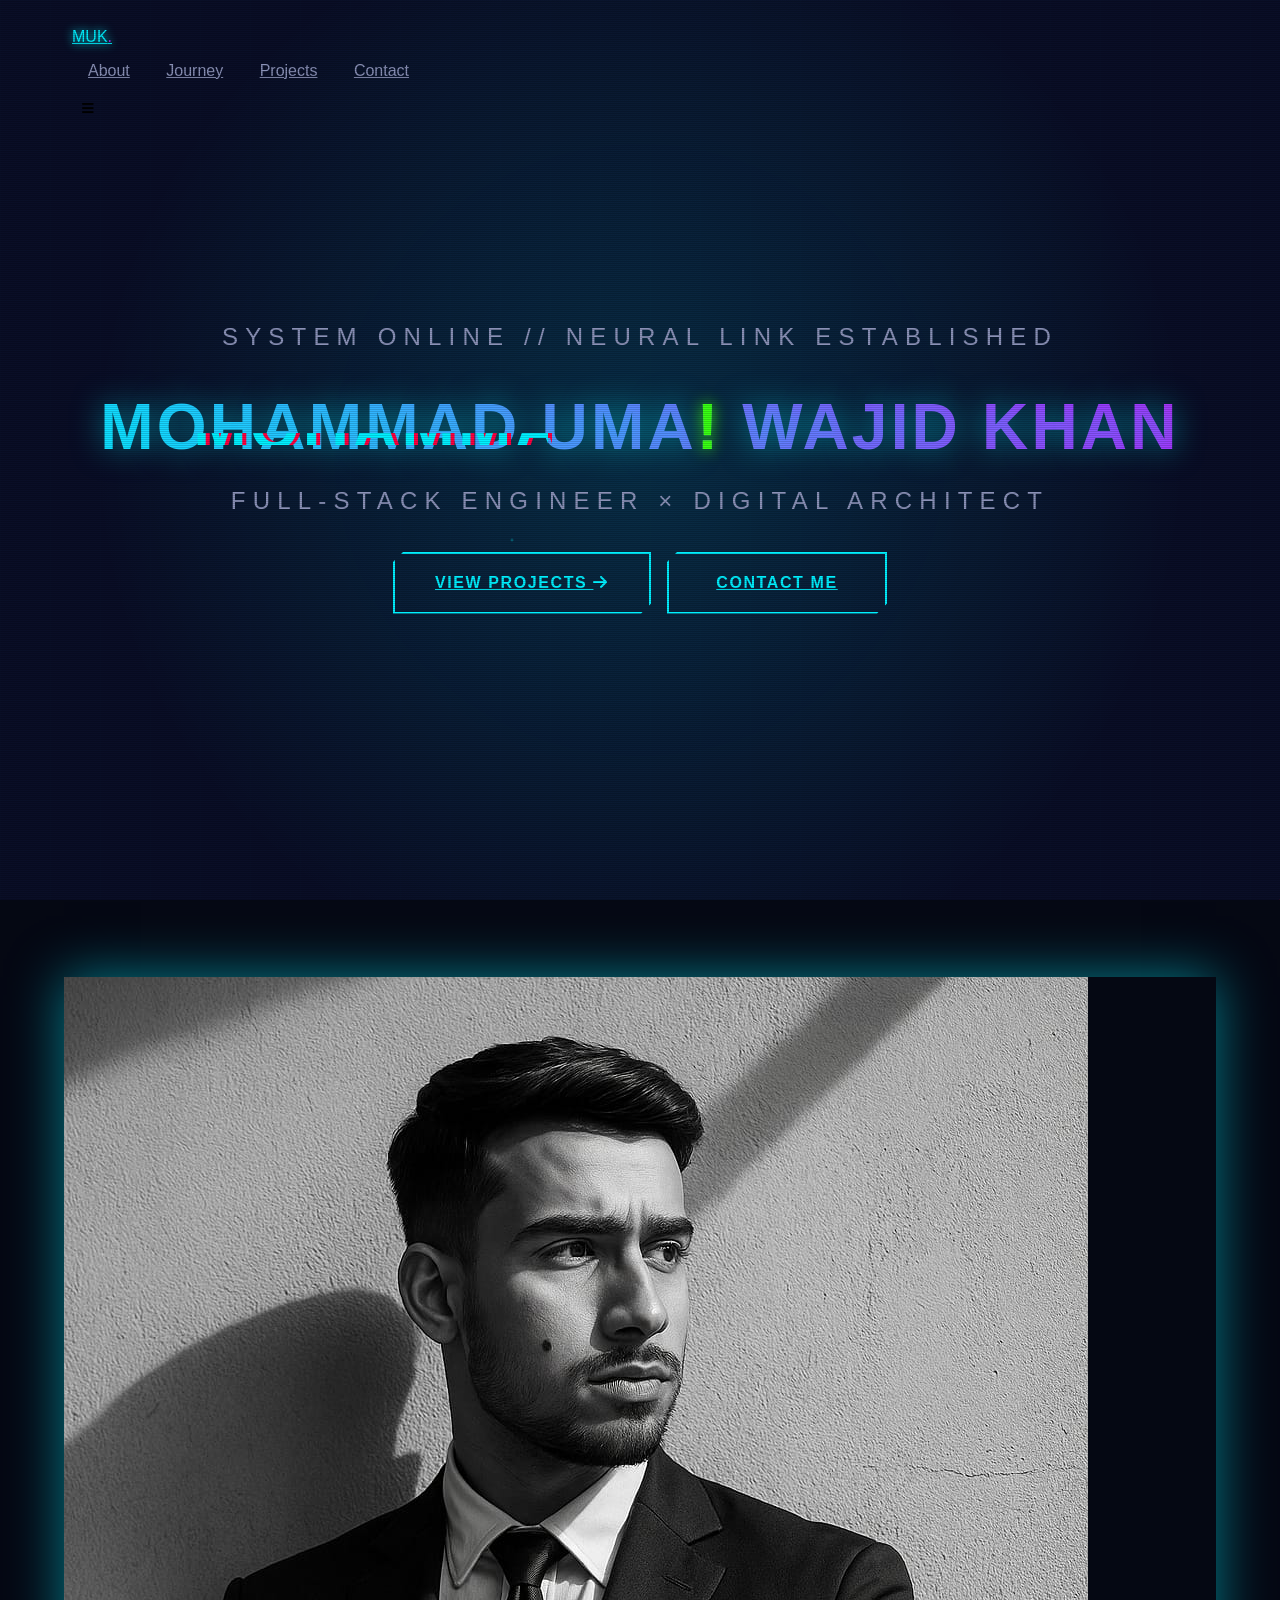
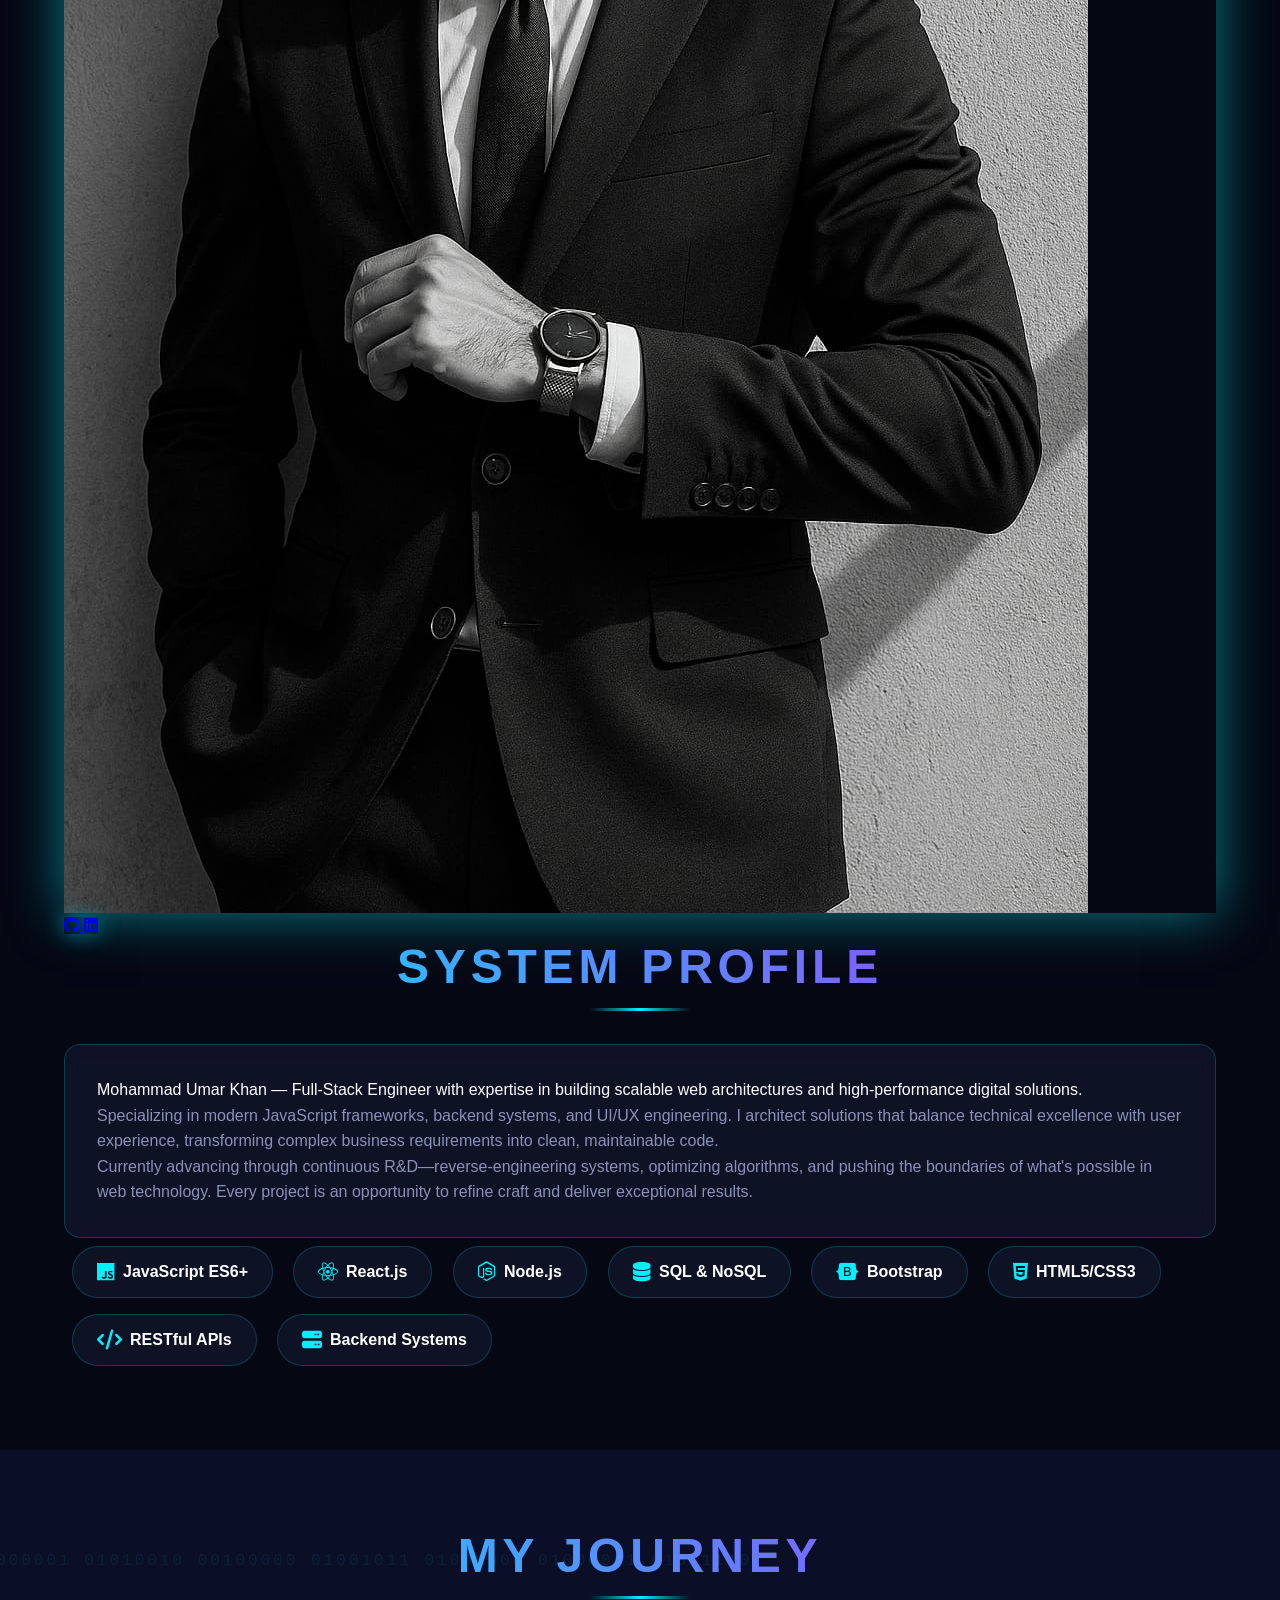
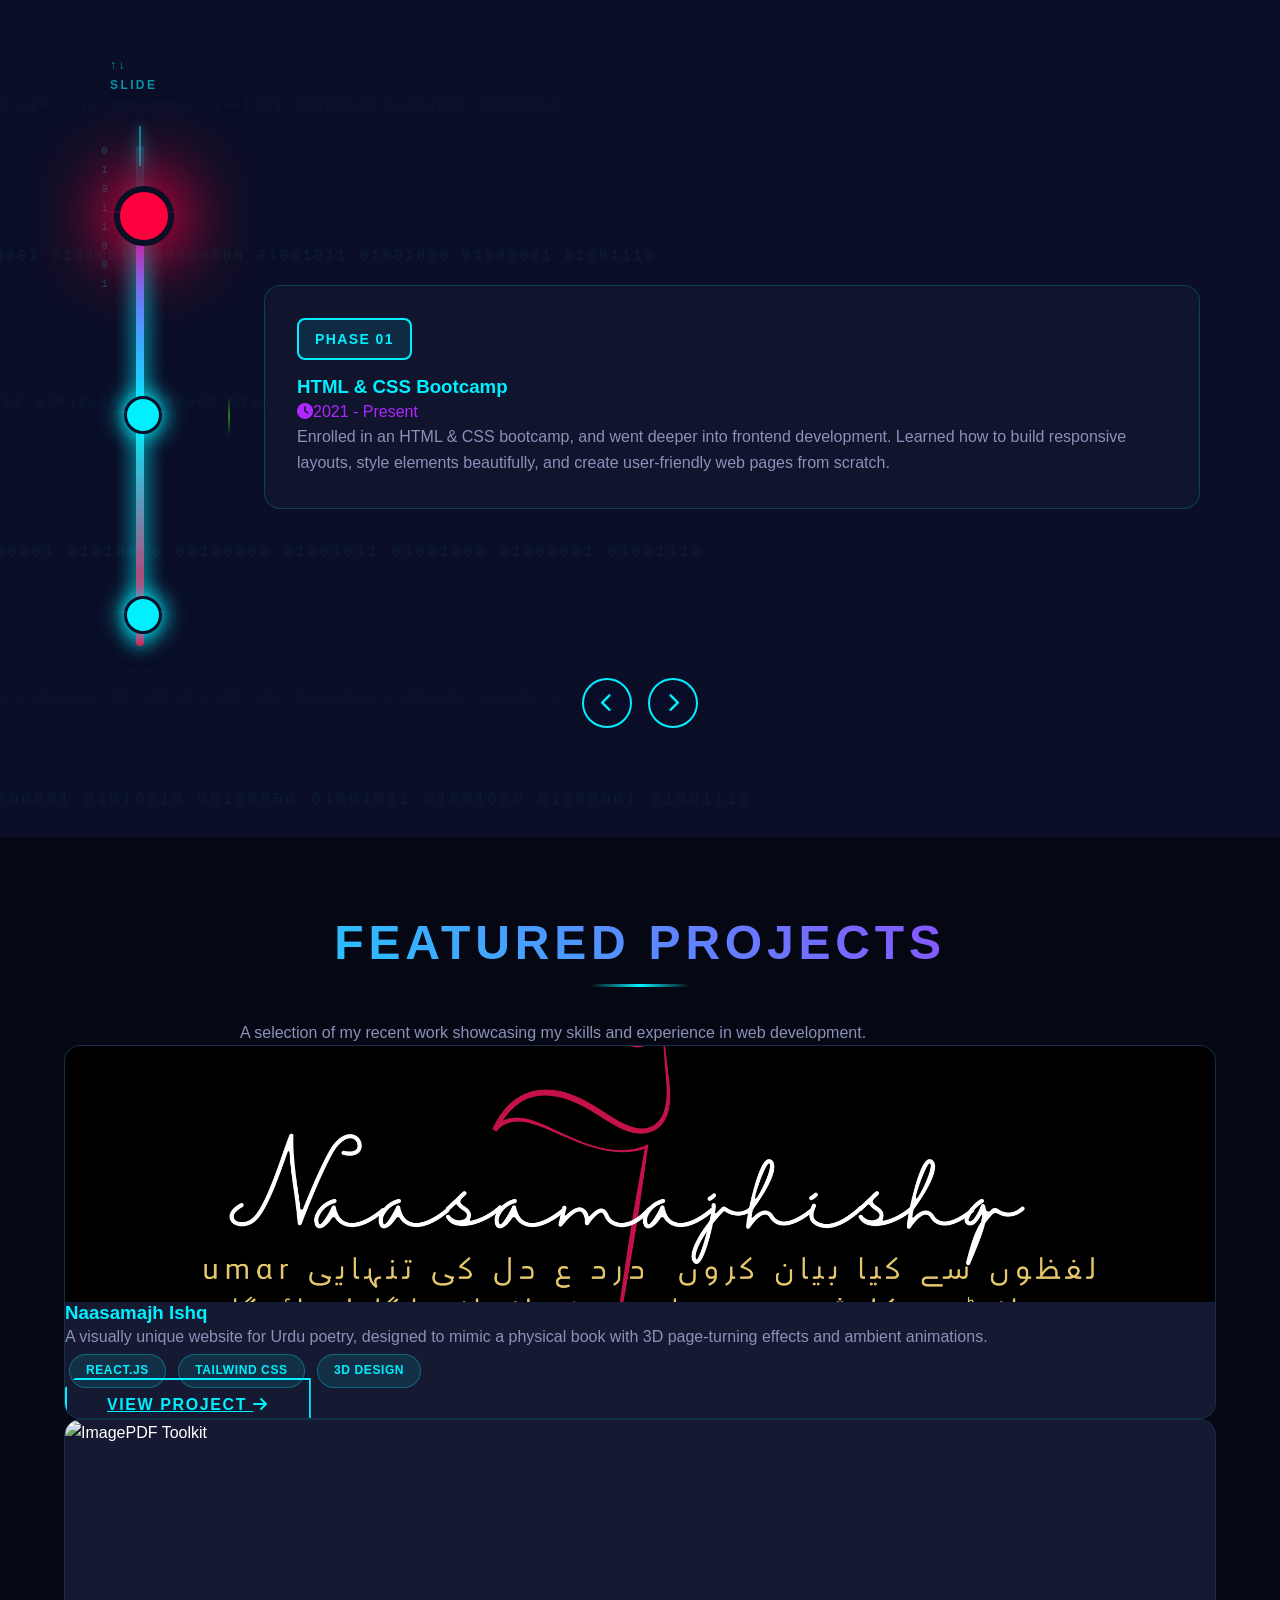
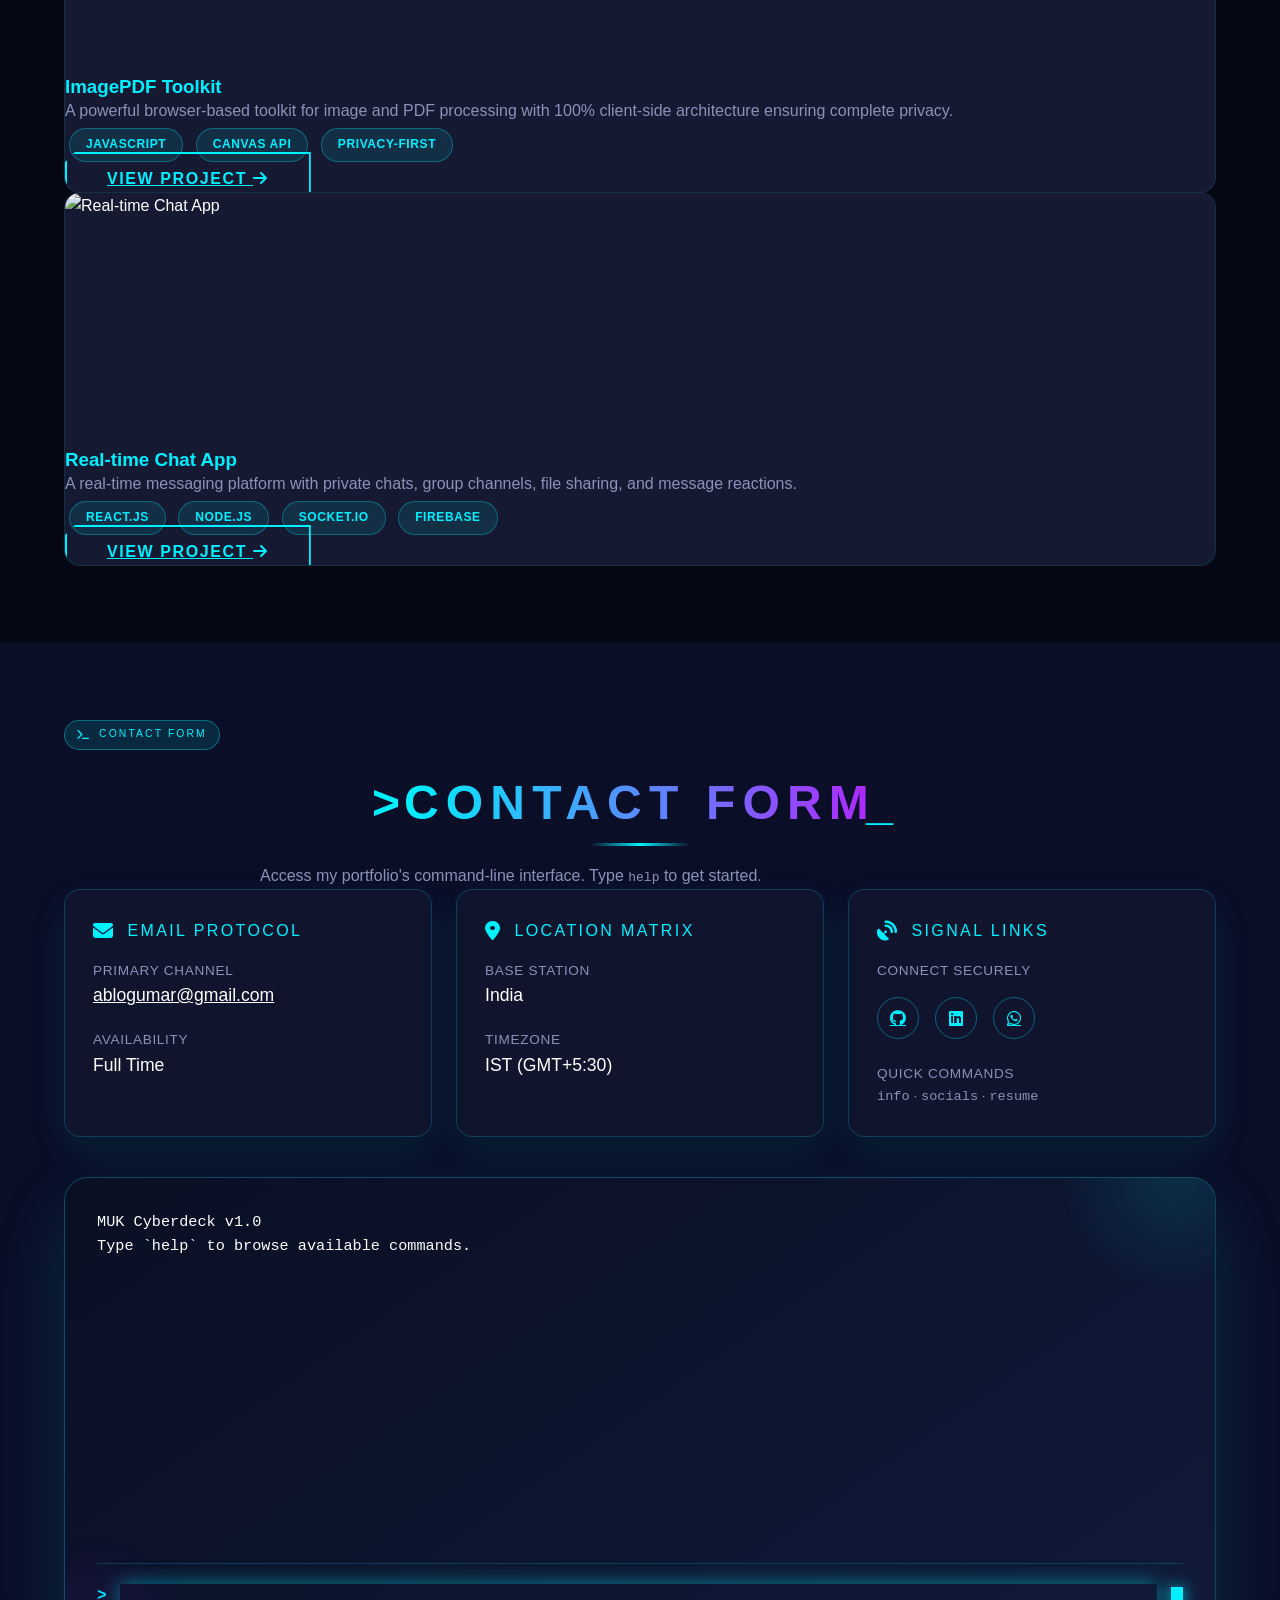
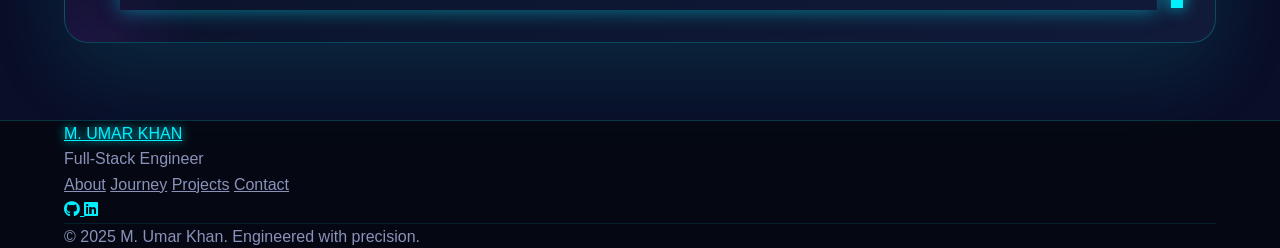
==== commit f5a0ca24: "Update index.html" ====
--- a/index.html
+++ b/index.html
@@ -177,6 +177,7 @@
             font-weight: 500;
             transition: all 0.3s ease;
             padding: 0.5rem 1rem;
+            display: inline-block;
         }
 
         .nav-link::before {
@@ -194,20 +195,24 @@
         .nav-link::after {
             content: '';
             position: absolute;
-            top: 50%;
-            left: 50%;
-            width: 0;
-            height: 0;
-            background: rgba(0, 240, 255, 0.2);
-            border-radius: 50%;
-            transform: translate(-50%, -50%);
-            transition: width 0.4s ease, height 0.4s ease;
+            top: 0;
+            left: 0;
+            right: 0;
+            bottom: 0;
+            height: auto;
+            background: linear-gradient(90deg, 
+                transparent,
+                rgba(0, 240, 255, 0.15),
+                transparent
+            );
+            opacity: 0;
+            transition: opacity 0.3s ease;
             z-index: -1;
+            border-radius: 4px;
         }
 
         .nav-link:hover::after {
-            width: 150%;
-            height: 200%;
+            opacity: 1;
         }
 
         .nav-link:hover,
@@ -310,6 +315,18 @@
             text-align: center;
         }
 
+        .hero-actions {
+            display: flex;
+            flex-wrap: wrap;
+            justify-content: center;
+            gap: 1rem;
+        }
+
+        .hero-actions .cyber-btn {
+            min-width: 220px;
+            text-align: center;
+        }
+
         .cyber-title {
             font-size: clamp(2rem, 6vw, 4.5rem);
             font-weight: 900;
@@ -876,18 +893,20 @@
         /* Section positioning */
         #journey {
             position: relative;
-            overflow: hidden;
+            overflow-x: hidden;
+            overflow-y: visible;
         }
 
         /* Timeline - Vertical Volume Slider Style */
         .timeline {
             position: relative;
-            padding: 4rem 0;
+            padding: 4rem 1rem;
             max-width: 1400px;
             margin: 0 auto;
             display: flex;
             align-items: center;
             gap: 4rem;
+            width: 100%;
         }
 
         .timeline-wheel-container {
@@ -900,6 +919,7 @@
             flex-direction: column;
             align-items: center;
             justify-content: center;
+            flex-shrink: 0;
         }
 
         .timeline-wheel-container::before {
@@ -1124,7 +1144,7 @@
             transform: translateX(-50%);
             bottom: 0;
             width: 8px;
-            height: 0%;
+            height: 90%;
             background: linear-gradient(180deg,
                 var(--cyber-purple),
                 var(--cyber-blue),
@@ -1203,6 +1223,8 @@
             align-items: center;
             position: relative;
             overflow: hidden;
+            width: 100%;
+            max-width: 100%;
         }
 
         .timeline-item {
@@ -1390,8 +1412,10 @@
         @media (max-width: 1024px) {
             .timeline {
                 flex-direction: column;
-                align-items: stretch;
+                align-items: center;
                 gap: 2.5rem;
+                padding: 3rem 1rem;
+                width: 100%;
             }
 
             .timeline-wheel-container {
@@ -1400,6 +1424,7 @@
                 width: 100px;
                 min-width: 100px;
                 height: 400px;
+                flex-shrink: 0;
             }
 
             .timeline-wheel {
@@ -1410,6 +1435,7 @@
                 order: 1;
                 min-height: 520px;
                 width: 100%;
+                max-width: 100%;
             }
 
             .timeline-controls {
@@ -1417,6 +1443,16 @@
                 transform: none;
                 justify-content: center;
                 margin-top: 1rem;
+                order: 3;
+            }
+
+            .timeline-wheel-container::before {
+                font-size: 0.7rem;
+                top: -2rem;
+            }
+
+            .wheel-dot::after {
+                width: 50px;
             }
         }
 
@@ -1431,14 +1467,16 @@
             }
 
             .timeline {
-                padding: 3rem 0;
+                padding: 2rem 1rem;
                 gap: 2rem;
+                width: 100%;
             }
 
             .timeline-wheel-container {
                 width: 80px;
                 min-width: 80px;
                 height: 350px;
+                flex-shrink: 0;
             }
 
             .timeline-wheel {
@@ -1452,6 +1490,10 @@
                 margin-left: -14px;
             }
 
+            .wheel-dot::after {
+                width: 40px;
+            }
+
             .timeline-nav-btn {
                 width: 45px;
                 height: 45px;
@@ -1460,31 +1502,53 @@
 
             .timeline-content {
                 min-height: 480px;
+                width: 100%;
+                padding: 0 0.5rem;
             }
 
             .timeline-item {
-                padding: 0 0.5rem;
+                padding: 0;
+                width: 100%;
+            }
+
+            .timeline-item .cyber-card {
+                padding: 1.5rem;
             }
 
             .timeline-controls {
-                margin-top: 0.5rem;
+                margin-top: 1rem;
+                gap: 0.75rem;
+            }
+
+            .timeline-wheel-container::before {
+                font-size: 0.65rem;
+                top: -1.75rem;
+            }
+
+            .timeline-wheel::after {
+                left: -30px;
+                font-size: 8px;
+                letter-spacing: 6px;
             }
         }
 
         @media (max-width: 480px) {
             .timeline {
-                padding: 2.5rem 0;
+                padding: 2rem 0.5rem;
                 gap: 1.5rem;
+                width: 100%;
             }
 
             .timeline-wheel-container {
                 width: 60px;
                 min-width: 60px;
                 height: 300px;
+                flex-shrink: 0;
             }
 
             .timeline-wheel {
                 height: 250px;
+                width: 5px;
             }
 
             .wheel-dot {
@@ -1493,12 +1557,131 @@
                 margin-left: -12px;
             }
 
+            .wheel-dot::after {
+                width: 35px;
+            }
+
+            .wheel-dot.active::before {
+                transform: scale(1.3);
+            }
+
             .timeline-content {
-                min-height: 420px;
+                min-height: 400px;
+                width: 100%;
+                padding: 0 0.25rem;
+            }
+
+            .timeline-item {
+                width: 100%;
+                padding: 0;
+            }
+
+            .timeline-item .cyber-card {
+                padding: 1.25rem;
+                font-size: 0.9rem;
+            }
+
+            .timeline-item .cyber-card h3 {
+                font-size: 1.25rem;
             }
 
             .timeline-controls {
-                gap: 0.75rem;
+                gap: 0.5rem;
+                margin-top: 1rem;
+            }
+
+            .timeline-nav-btn {
+                width: 42px;
+                height: 42px;
+                font-size: 0.9rem;
+            }
+
+            .timeline-wheel-container::before {
+                font-size: 0.6rem;
+                top: -1.5rem;
+                letter-spacing: 0.15em;
+            }
+
+            .timeline-wheel::after {
+                display: none;
+            }
+
+            .timeline-wheel-fill {
+                width: 5px;
+            }
+        }
+
+        @media (max-width: 360px) {
+            .timeline {
+                padding: 1.5rem 0.5rem;
+                gap: 1.25rem;
+                width: 100%;
+            }
+
+            .timeline-wheel-container {
+                width: 50px;
+                min-width: 50px;
+                height: 250px;
+                flex-shrink: 0;
+            }
+
+            .timeline-wheel {
+                height: 220px;
+                width: 4px;
+            }
+
+            .wheel-dot {
+                width: 20px;
+                height: 20px;
+                margin-left: -10px;
+            }
+
+            .wheel-dot::after {
+                width: 30px;
+            }
+
+            .timeline-content {
+                min-height: 360px;
+                width: 100%;
+                padding: 0 0.25rem;
+            }
+
+            .timeline-item {
+                width: 100%;
+                padding: 0;
+            }
+
+            .timeline-item .cyber-card {
+                padding: 1rem;
+                font-size: 0.85rem;
+            }
+
+            .timeline-item .cyber-card h3 {
+                font-size: 1.1rem;
+                margin-bottom: 0.5rem;
+            }
+
+            .timeline-item .cyber-card p {
+                line-height: 1.5;
+            }
+
+            .timeline-controls {
+                gap: 0.5rem;
+            }
+
+            .timeline-nav-btn {
+                width: 38px;
+                height: 38px;
+                font-size: 0.85rem;
+            }
+
+            .timeline-wheel-container::before {
+                font-size: 0.55rem;
+                top: -1.25rem;
+            }
+
+            .timeline-wheel-fill {
+                width: 4px;
             }
         }
 
@@ -1639,6 +1822,104 @@
             visibility: visible;
         }
 
+        /* Hamburger Menu Button */
+        #mobileMenuBtn {
+            position: relative;
+            padding: 0.5rem;
+            border-radius: 8px;
+            transition: all 0.3s ease;
+            background: transparent;
+            border: 2px solid transparent;
+        }
+
+        #mobileMenuBtn:hover {
+            background: rgba(0, 240, 255, 0.1);
+            border-color: rgba(0, 240, 255, 0.3);
+            box-shadow: 0 0 15px rgba(0, 240, 255, 0.2);
+            transform: scale(1.05);
+        }
+
+        #mobileMenuBtn:active {
+            transform: scale(0.95);
+        }
+
+        /* Mobile Menu Close Button */
+        #mobileMenuClose {
+            position: relative;
+            padding: 0.5rem;
+            border-radius: 8px;
+            transition: all 0.3s ease;
+            background: transparent;
+            border: 2px solid transparent;
+        }
+
+        #mobileMenuClose:hover {
+            background: rgba(255, 0, 64, 0.1);
+            border-color: rgba(255, 0, 64, 0.3);
+            box-shadow: 0 0 15px rgba(255, 0, 64, 0.2);
+            color: var(--cyber-red);
+            transform: scale(1.1) rotate(90deg);
+        }
+
+        #mobileMenuClose:active {
+            transform: scale(0.9) rotate(90deg);
+        }
+
+        /* Mobile Menu Links */
+        .mobile-menu .mobile-link {
+            position: relative;
+            display: block;
+            padding: 1rem 1.5rem;
+            border-radius: 8px;
+            transition: all 0.3s ease;
+        }
+
+        .mobile-menu .mobile-link::before {
+            content: '';
+            position: absolute;
+            left: 0;
+            top: 50%;
+            transform: translateY(-50%);
+            width: 3px;
+            height: 0;
+            background: var(--cyber-blue);
+            transition: height 0.3s ease;
+            border-radius: 2px;
+        }
+
+        .mobile-menu .mobile-link::after {
+            content: '';
+            position: absolute;
+            top: 0;
+            left: 0;
+            right: 0;
+            bottom: 0;
+            background: linear-gradient(90deg, 
+                rgba(0, 240, 255, 0.05),
+                rgba(0, 240, 255, 0.1),
+                rgba(0, 240, 255, 0.05)
+            );
+            opacity: 0;
+            transition: opacity 0.3s ease;
+            border-radius: 8px;
+            z-index: -1;
+        }
+
+        .mobile-menu .mobile-link:hover::before {
+            height: 70%;
+        }
+
+        .mobile-menu .mobile-link:hover::after {
+            opacity: 1;
+        }
+
+        .mobile-menu .mobile-link:hover {
+            color: var(--text-bright);
+            text-shadow: 0 0 10px var(--cyber-blue);
+            transform: translateX(10px);
+            border-left: 2px solid var(--cyber-blue);
+        }
+
         /* Responsive Design - All Screen Sizes */
         
         /* Extra Large Desktops (1920px+) */
@@ -2006,6 +2287,16 @@
                 margin-bottom: 1.5rem;
             }
 
+            .hero-actions {
+                flex-direction: column;
+                align-items: stretch;
+            }
+
+            .hero-actions .cyber-btn {
+                width: 100%;
+                min-width: 0;
+            }
+
             .project-card {
                 margin-bottom: 1.5rem;
             }
@@ -2015,12 +2306,26 @@
             }
 
             .nav-link {
-                padding: 0.4rem 0.8rem;
+                padding: 0.5rem 0.75rem;
                 font-size: 0.9rem;
             }
 
             .cyber-navbar {
-                padding: 1rem;
+                padding: 0.875rem 1rem;
+            }
+
+            #mobileMenuBtn {
+                padding: 0.4rem;
+                font-size: 1.5rem;
+            }
+
+            .mobile-menu {
+                width: 90%;
+            }
+
+            .mobile-menu .mobile-link {
+                padding: 0.875rem 1.25rem;
+                font-size: 1.1rem;
             }
 
             .binary-bg {
@@ -2067,8 +2372,28 @@
                 margin: 0.2rem;
             }
 
-            .timeline-wheel-container {
-                display: none;
+            .cyber-navbar {
+                padding: 0.75rem 0.875rem;
+            }
+
+            #mobileMenuBtn {
+                padding: 0.35rem;
+                font-size: 1.35rem;
+            }
+
+            #mobileMenuClose {
+                padding: 0.35rem;
+                font-size: 1.75rem;
+            }
+
+            .mobile-menu {
+                width: 95%;
+                padding: 1.5rem;
+            }
+
+            .mobile-menu .mobile-link {
+                padding: 0.75rem 1rem;
+                font-size: 1rem;
             }
 
             .timeline {
@@ -2372,8 +2697,8 @@
             <p class="cyber-subtitle fade-in" style="animation-delay: 0.3s;" id="hero-role">
                 FULL-STACK ENGINEER × DIGITAL ARCHITECT
             </p>
-            <div class="mt-12 fade-in" style="animation-delay: 0.6s;">
-                <a href="#projects" class="cyber-btn mr-4">
+            <div class="mt-12 hero-actions fade-in" style="animation-delay: 0.6s;">
+                <a href="#projects" class="cyber-btn">
                     View Projects <i class="fas fa-arrow-right ml-2"></i>
                 </a>
                 <a href="#contact" class="cyber-btn">
@@ -2712,9 +3037,11 @@
         });
 
         // Navbar Scroll Effect - Debounced for performance
-        const navbar = document.getElementById('navbar');
-        let scrollTimeout;
-        let isScrolled = false;
+    const navbar = document.getElementById('navbar');
+    const sections = document.querySelectorAll('section[id]');
+    const navLinks = document.querySelectorAll('.nav-link');
+    let scrollTimeout;
+    let isScrolled = false;
         
         window.addEventListener('scroll', () => {
             if (scrollTimeout) {
@@ -2729,20 +3056,19 @@
                 }
 
                 // Active nav link
-                let current = '';
-                sections.forEach(section => {
-                    const sectionTop = section.offsetTop;
-                    if (window.scrollY >= sectionTop - 100) {
-                        current = section.getAttribute('id');
-                    }
-                });
-
-                navLinks.forEach(link => {
-                    link.classList.remove('active');
-                    if (link.getAttribute('href').includes(current)) {
-                        link.classList.add('active');
-                    }
-                });
+                if (sections.length && navLinks.length) {
+                    let current = '';
+                    sections.forEach(section => {
+                        const sectionTop = section.offsetTop;
+                        if (window.scrollY >= sectionTop - 100) {
+                            current = section.getAttribute('id');
+                        }
+                    });
+
+                    navLinks.forEach(link => {
+                        link.classList.toggle('active', current && link.getAttribute('href').includes(current));
+                    });
+                }
 
                 // Back to top button
                 const backToTopBtn = document.getElementById('backToTop');
@@ -3451,14 +3777,10 @@
             }
         }
 
-        // Initialize Hero Text Scramble
-        const heroNameEl = document.getElementById('hero-name');
-        const heroRoleEl = document.getElementById('hero-role');
-        
-        // Ensure sections variable exists for navbar
-        const sections = document.querySelectorAll('section[id]');
-        const navLinks = document.querySelectorAll('.nav-link');
-        
+    // Initialize Hero Text Scramble
+    const heroNameEl = document.getElementById('hero-name');
+    const heroRoleEl = document.getElementById('hero-role');
+
         if (heroNameEl && heroRoleEl) {
             const fxName = new TextScrambleHero(heroNameEl);
             const fxRole = new TextScrambleHero(heroRoleEl);
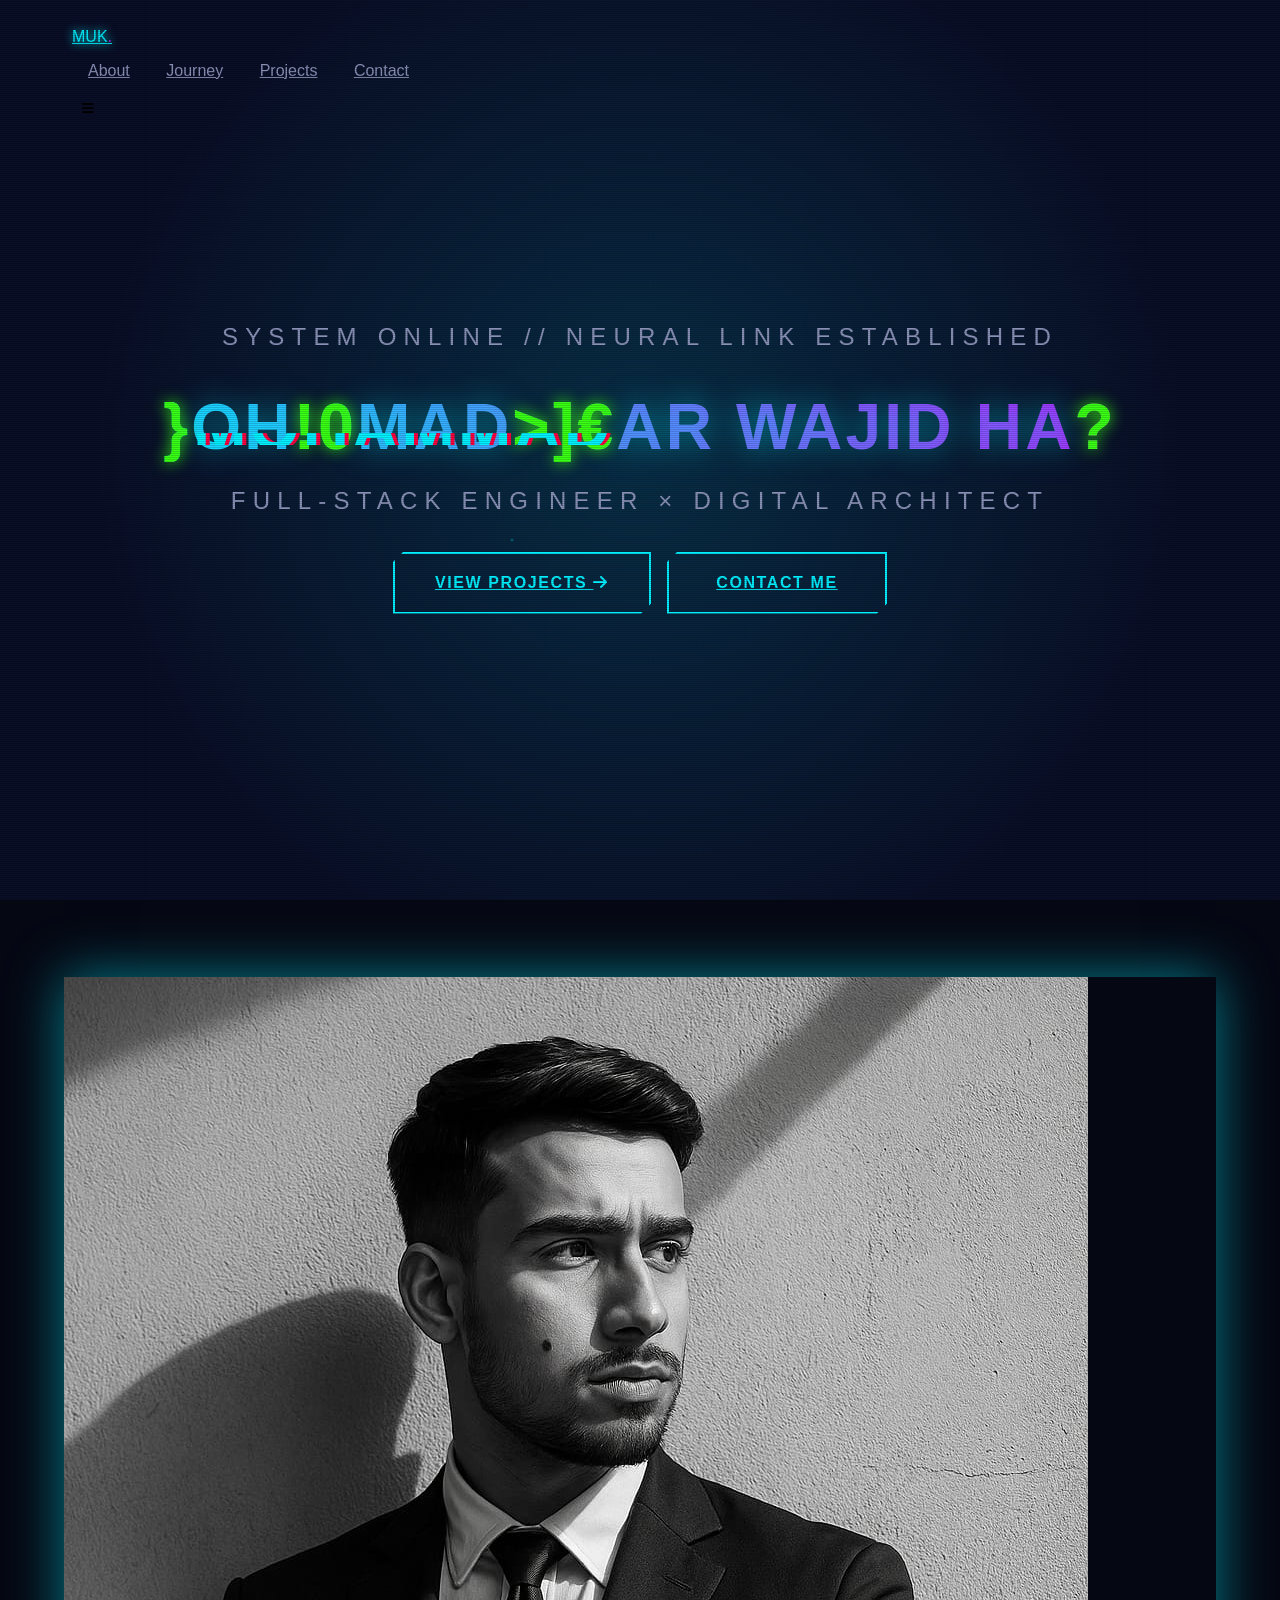
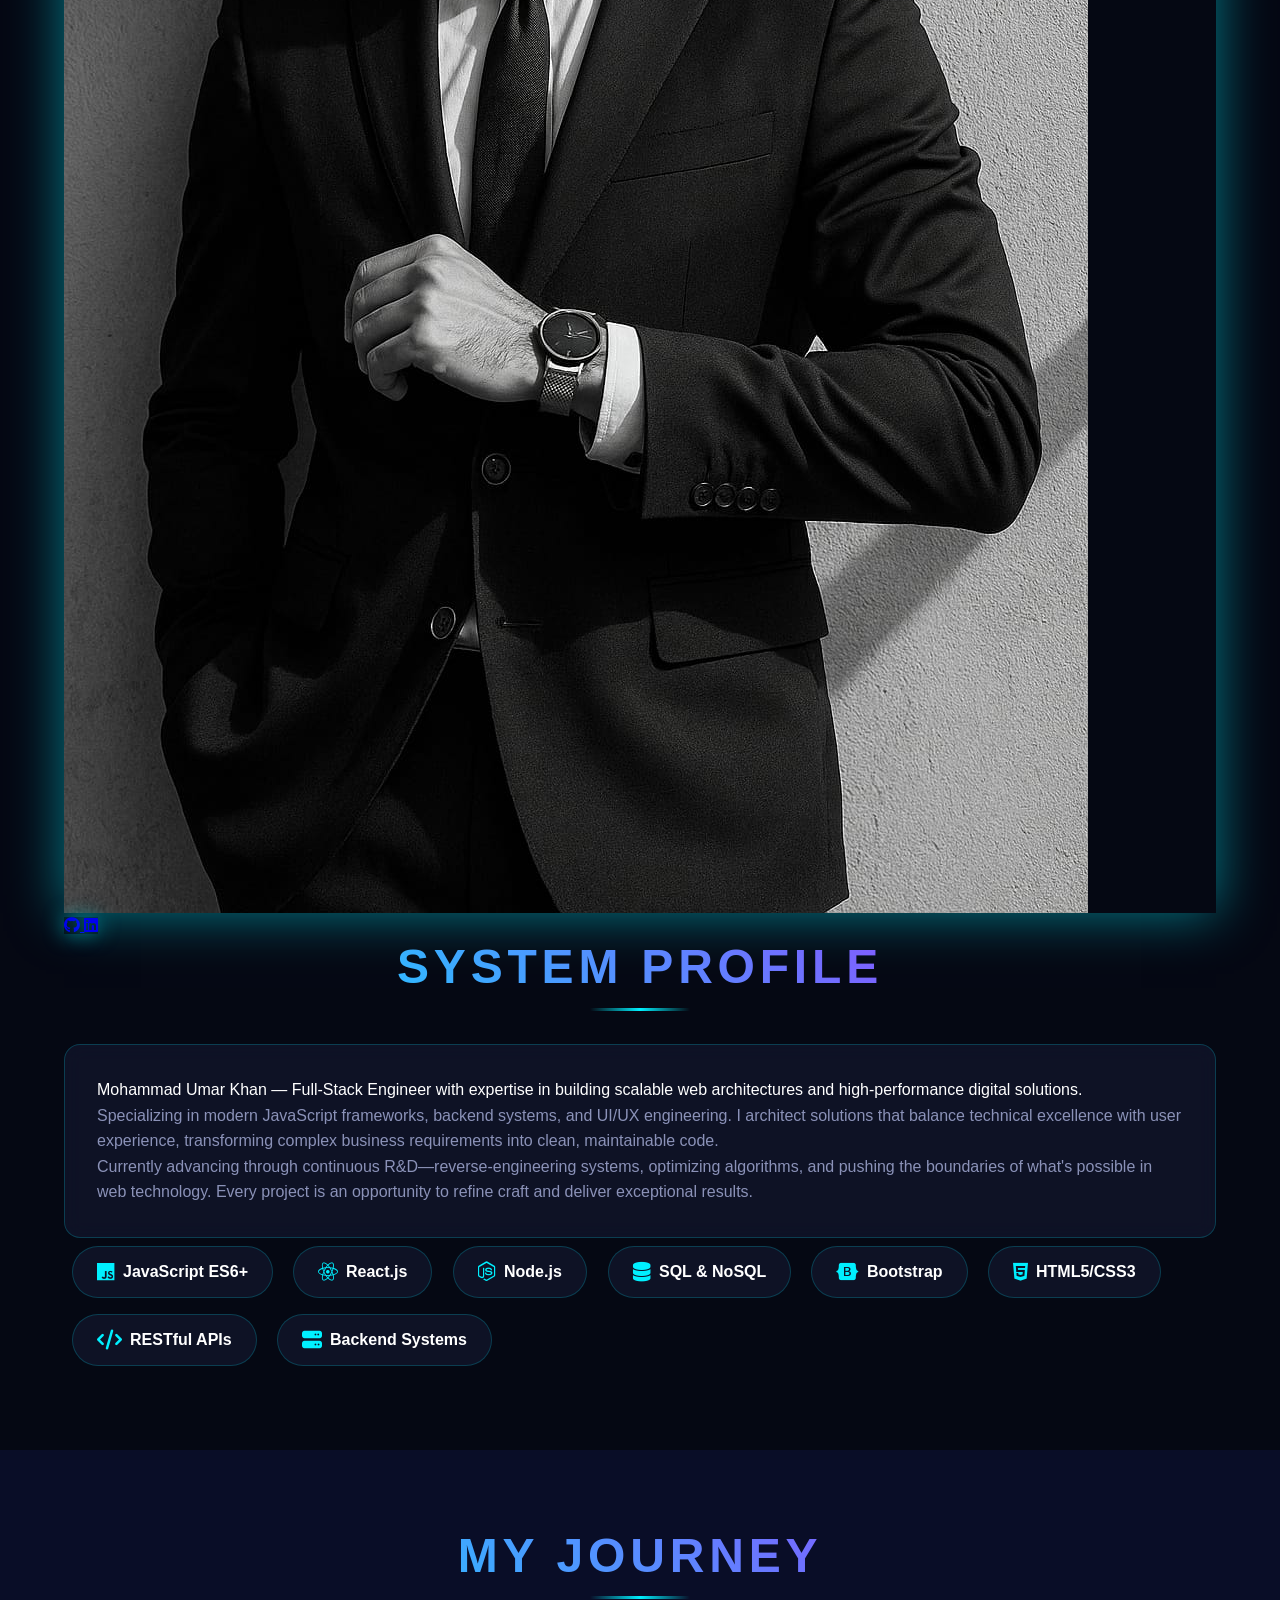
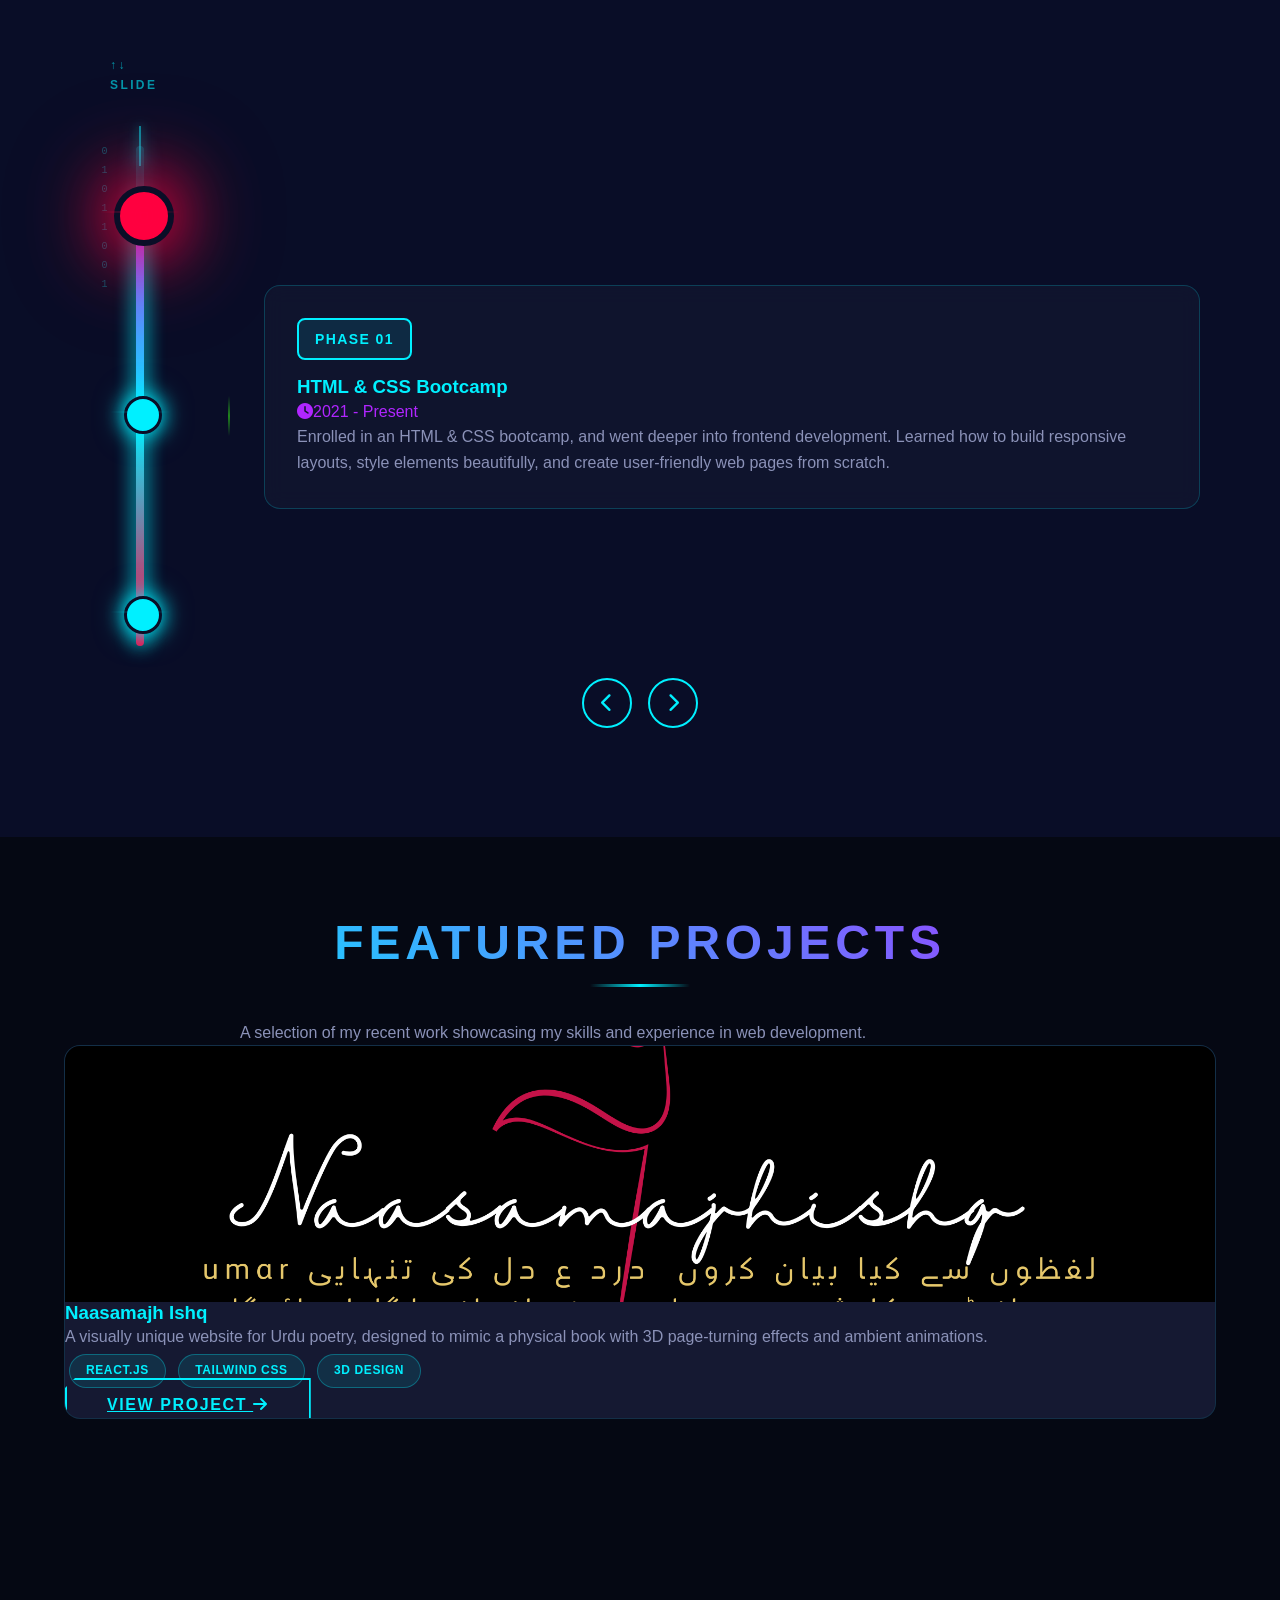
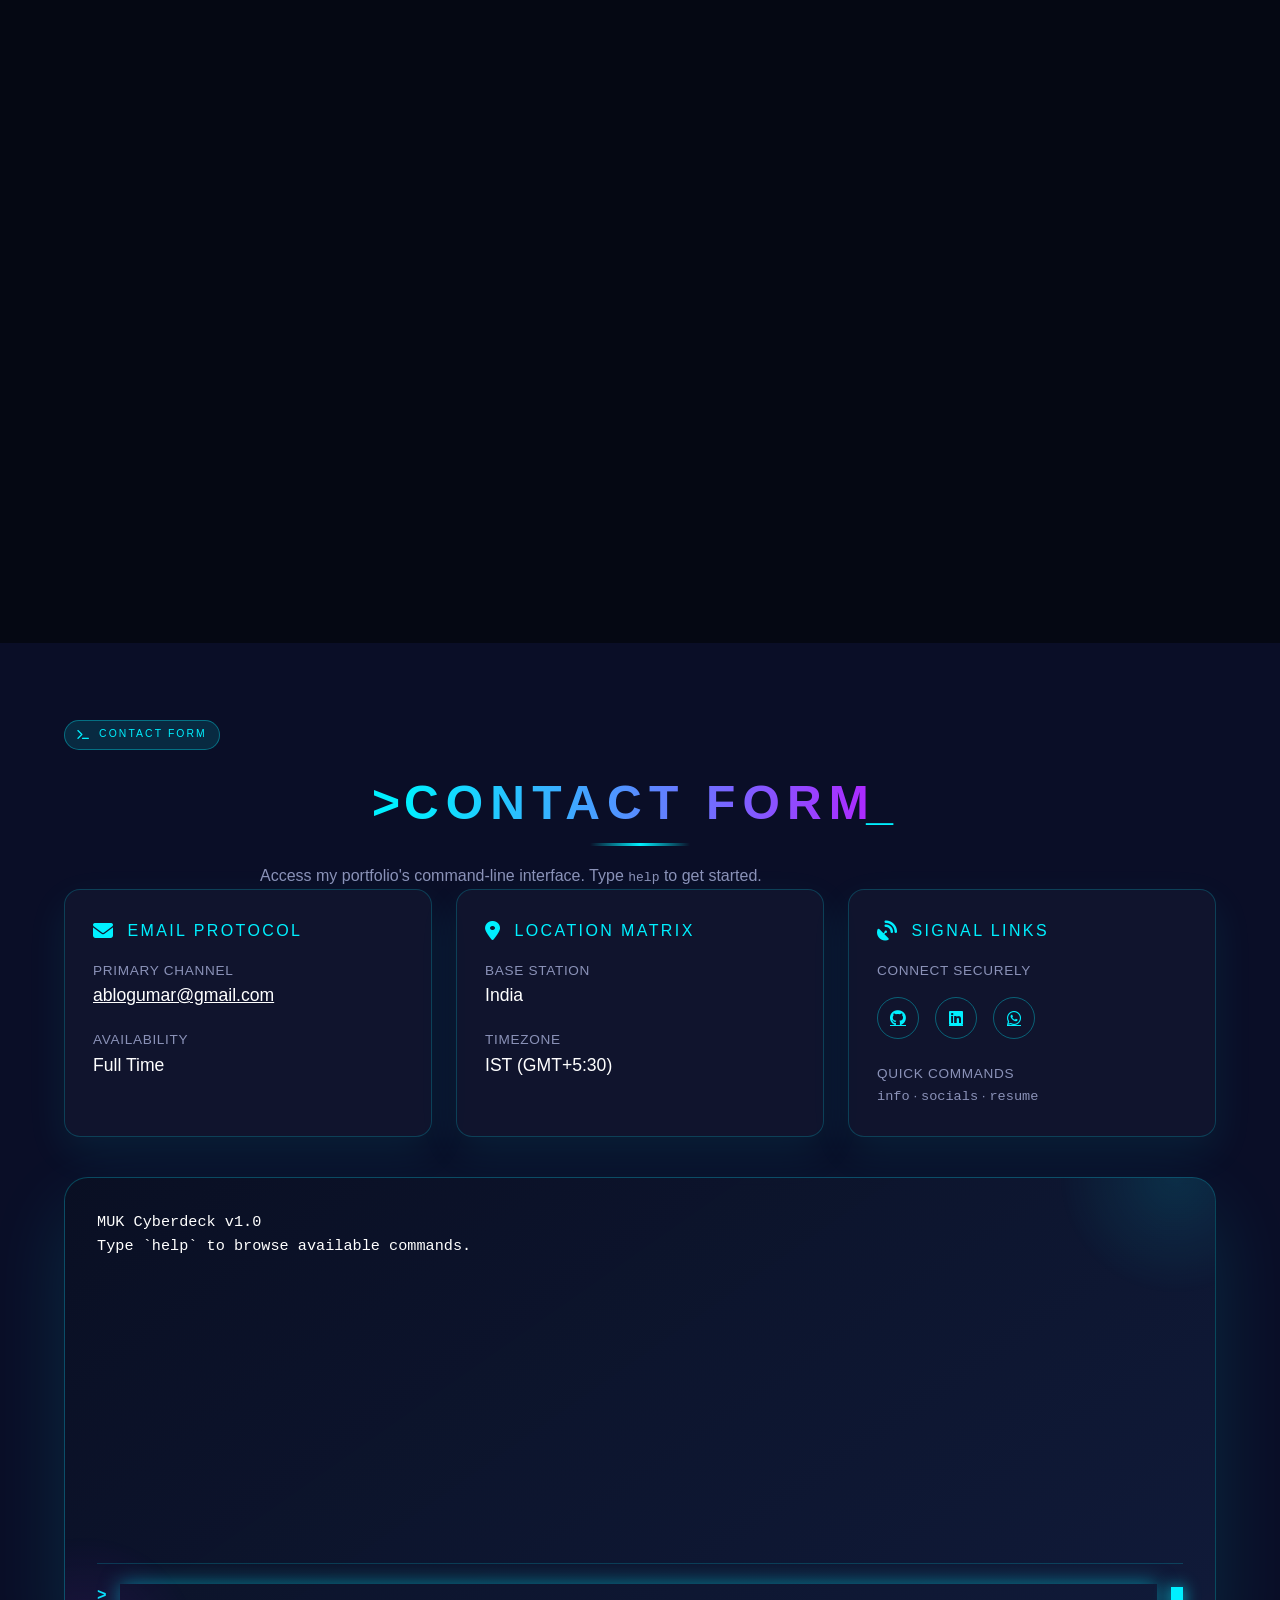
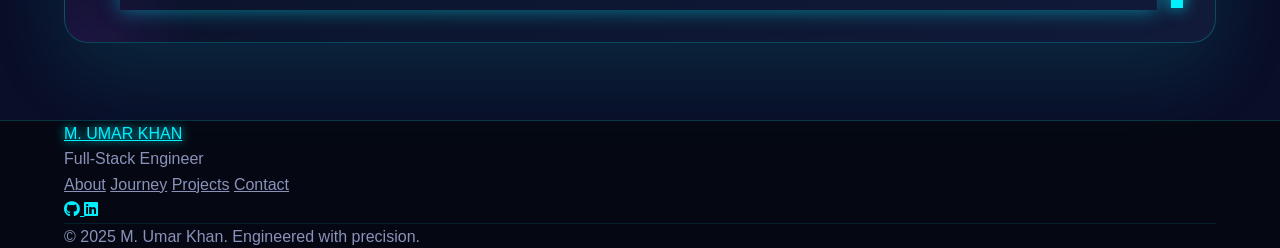
==== commit c1b95f67: "Update: Only keep index.html and images folder with Matrix effect" ====
--- a/index.html
+++ b/index.html
@@ -1,3806 +1,3854 @@
-<!DOCTYPE html>
-<html lang="en">
-
-<head>
-    <meta charset="UTF-8">
-    <meta name="viewport" content="width=device-width, initial-scale=1.0">
-    <title>Mohammad Umar Wajid Khan | Cybernetic Portfolio</title>
-    <meta name="description" content="The ultimate futuristic portfolio featuring neural network visualizations, interactive terminals, and cutting-edge design.">
-    <link rel="stylesheet" href="https://cdn.jsdelivr.net/npm/tailwindcss@2.2.19/dist/tailwind.min.css">
-    <link rel="stylesheet" href="https://cdnjs.cloudflare.com/ajax/libs/font-awesome/6.5.2/css/all.min.css">
-    <link rel="stylesheet" href="https://cdn.jsdelivr.net/npm/inter-ui@3.19.3/inter.min.css">
-    
-    <!-- EmailJS Library -->
-    <script type="text/javascript" src="https://cdn.jsdelivr.net/npm/@emailjs/browser@3/dist/email.min.js"></script>
-    <script type="text/javascript">
-        (function(){
-            emailjs.init("08lCVP-rHQse_ceTw");
-        })();
-    </script>
-    
-    <style>
-        :root {
-            --cyber-red: #FF0040;
-            --cyber-blue: #00F0FF;
-            --cyber-purple: #B026FF;
-            --neon-green: #39FF14;
-            --dark-base: #0A0E27;
-            --darker-base: #050813;
-            --card-dark: #151932;
-            --text-bright: #FFFFFF;
-            --text-dim: #8B92B8;
-        }
-
-        * {
-            margin: 0;
-            padding: 0;
-            box-sizing: border-box;
-        }
-
-        html {
-            scroll-behavior: smooth;
-            scroll-padding-top: 80px;
-            overflow-x: hidden;
-        }
-
-        body {
-            font-family: 'Inter', -apple-system, BlinkMacSystemFont, sans-serif;
-            background: var(--dark-base);
-            color: var(--text-bright);
-            line-height: 1.6;
-            overflow-x: hidden;
-            position: relative;
-            max-width: 100vw;
-        }
-
-        img,
-        video,
-        canvas,
-        svg,
-        iframe {
-            max-width: 100%;
-            height: auto;
-            display: block;
-        }
-
-        section {
-            padding: clamp(3rem, 6vw, 6rem) 0;
-            width: 100%;
-        }
-
-        h1,
-        h2,
-        h3 {
-            line-height: 1.2;
-        }
-
-        /* Cyberpunk Grid Background */
-        body::before {
-            content: '';
-            position: fixed;
-            top: 0;
-            left: 0;
-            width: 100%;
-            height: 100%;
-            background-image: 
-                linear-gradient(rgba(0, 240, 255, 0.03) 1px, transparent 1px),
-                linear-gradient(90deg, rgba(0, 240, 255, 0.03) 1px, transparent 1px);
-            background-size: 50px 50px;
-            z-index: -1;
-            animation: gridMove 20s linear infinite;
-        }
-
-        @keyframes gridMove {
-            0% { transform: translateY(0); }
-            100% { transform: translateY(50px); }
-        }
-
-        /* Scanline Effect */
-        body::after {
-            content: '';
-            position: fixed;
-            top: 0;
-            left: 0;
-            width: 100%;
-            height: 100%;
-            background: repeating-linear-gradient(
-                0deg,
-                rgba(0, 0, 0, 0.15),
-                rgba(0, 0, 0, 0.15) 1px,
-                transparent 1px,
-                transparent 2px
-            );
-            z-index: 9999;
-            pointer-events: none;
-            animation: scanline 8s linear infinite;
-        }
-
-        @keyframes scanline {
-            0% { transform: translateY(0); }
-            100% { transform: translateY(100%); }
-        }
-
-        /* Custom Text Selection */
-        ::selection {
-            background: rgba(0, 240, 255, 0.3);
-            color: var(--text-bright);
-            text-shadow: 0 0 10px var(--cyber-blue);
-        }
-
-        ::-moz-selection {
-            background: rgba(0, 240, 255, 0.3);
-            color: var(--text-bright);
-            text-shadow: 0 0 10px var(--cyber-blue);
-        }
-
-        /* Focus States for Accessibility */
-        a:focus,
-        button:focus,
-        input:focus,
-        textarea:focus {
-            outline: 2px solid var(--cyber-blue);
-            outline-offset: 4px;
-            box-shadow: 0 0 20px rgba(0, 240, 255, 0.5);
-        }
-
-        /* Reduced motion for accessibility */
-        @media (prefers-reduced-motion: reduce) {
-            *,
-            *::before,
-            *::after {
-                animation-duration: 0.01ms !important;
-                animation-iteration-count: 1 !important;
-                transition-duration: 0.01ms !important;
-            }
-        }
-
-        /* Cyber Navbar */
-        .cyber-navbar {
-            position: fixed;
-            top: 0;
-            width: 100%;
-            z-index: 1000;
-            padding: 1.5rem 3rem;
-            transition: all 0.3s cubic-bezier(0.4, 0, 0.2, 1);
-        }
-
-        .cyber-navbar.scrolled {
-            background: rgba(10, 14, 39, 0.95);
-            backdrop-filter: blur(20px);
-            border-bottom: 1px solid rgba(0, 240, 255, 0.2);
-            box-shadow: 0 4px 30px rgba(0, 240, 255, 0.1);
-        }
-
-        .nav-link {
-            position: relative;
-            color: var(--text-dim);
-            font-weight: 500;
-            transition: all 0.3s ease;
-            padding: 0.5rem 1rem;
-            display: inline-block;
-        }
-
-        .nav-link::before {
-            content: '';
-            position: absolute;
-            bottom: 0;
-            left: 50%;
-            width: 0;
-            height: 2px;
-            background: linear-gradient(90deg, var(--cyber-blue), var(--cyber-purple));
-            transform: translateX(-50%);
-            transition: width 0.3s ease;
-        }
-
-        .nav-link::after {
-            content: '';
-            position: absolute;
-            top: 0;
-            left: 0;
-            right: 0;
-            bottom: 0;
-            height: auto;
-            background: linear-gradient(90deg, 
-                transparent,
-                rgba(0, 240, 255, 0.15),
-                transparent
-            );
-            opacity: 0;
-            transition: opacity 0.3s ease;
-            z-index: -1;
-            border-radius: 4px;
-        }
-
-        .nav-link:hover::after {
-            opacity: 1;
-        }
-
-        .nav-link:hover,
-        .nav-link.active {
-            color: var(--text-bright);
-            text-shadow: 0 0 10px var(--cyber-blue);
-        }
-
-        .nav-link:hover::before,
-        .nav-link.active::before {
-            width: 100%;
-        }
-
-        /* Container Responsive */
-        .container {
-            width: 100%;
-            max-width: 1200px;
-            margin-left: auto;
-            margin-right: auto;
-            padding-left: 1rem;
-            padding-right: 1rem;
-        }
-
-        @media (min-width: 640px) {
-            .container {
-                padding-left: 1.5rem;
-                padding-right: 1.5rem;
-            }
-        }
-
-        @media (min-width: 1024px) {
-            .container {
-                padding-left: 2rem;
-                padding-right: 2rem;
-            }
-        }
-
-        /* Hero Section with Cyberpunk Theme */
-        .hero-cyber {
-            min-height: 100vh;
-            display: flex;
-            align-items: center;
-            justify-content: center;
-            position: relative;
-            overflow: hidden;
-            background-attachment: fixed;
-            background-position: center;
-            background-size: cover;
-        }
-
-        .hero-cyber::before {
-            content: '';
-            position: absolute;
-            top: 0;
-            left: 0;
-            width: 100%;
-            height: 100%;
-            background: radial-gradient(circle at center, rgba(0, 240, 255, 0.15) 0%, transparent 70%);
-            animation: pulse 4s ease-in-out infinite;
-            pointer-events: none;
-        }
-
-        /* Particle System for Hero */
-        .hero-cyber::after {
-            content: '';
-            position: absolute;
-            top: 0;
-            left: 0;
-            width: 100%;
-            height: 100%;
-            background-image: 
-                radial-gradient(2px 2px at 20% 30%, var(--cyber-blue), transparent),
-                radial-gradient(2px 2px at 60% 70%, var(--cyber-purple), transparent),
-                radial-gradient(1px 1px at 50% 50%, var(--cyber-red), transparent),
-                radial-gradient(1px 1px at 80% 10%, var(--neon-green), transparent),
-                radial-gradient(2px 2px at 90% 60%, var(--cyber-blue), transparent),
-                radial-gradient(1px 1px at 33% 80%, var(--cyber-purple), transparent);
-            background-size: 200% 200%;
-            background-position: 0% 0%;
-            animation: particleMove 20s ease-in-out infinite;
-            opacity: 0.4;
-            pointer-events: none;
-        }
-
-        @keyframes particleMove {
-            0%, 100% { background-position: 0% 0%; }
-            25% { background-position: 100% 0%; }
-            50% { background-position: 100% 100%; }
-            75% { background-position: 0% 100%; }
-        }
-
-        @keyframes pulse {
-            0%, 100% { transform: scale(1); opacity: 0.5; }
-            50% { transform: scale(1.1); opacity: 0.8; }
-        }
-
-        .hero-content {
-            position: relative;
-            z-index: 10;
-            text-align: center;
-        }
-
-        .hero-actions {
-            display: flex;
-            flex-wrap: wrap;
-            justify-content: center;
-            gap: 1rem;
-        }
-
-        .hero-actions .cyber-btn {
-            min-width: 220px;
-            text-align: center;
-        }
-
-        .cyber-title {
-            font-size: clamp(2rem, 6vw, 4.5rem);
-            font-weight: 900;
-            background: linear-gradient(45deg, var(--cyber-blue), var(--cyber-purple), var(--cyber-red));
-            background-size: 200% 200%;
-            -webkit-background-clip: text;
-            background-clip: text;
-            color: transparent;
-            animation: gradientShift 3s ease infinite;
-            text-transform: uppercase;
-            letter-spacing: 0.05em;
-            line-height: 1.2;
-            margin-bottom: 1rem;
-            text-shadow: 0 0 30px rgba(0, 240, 255, 0.5);
-        }
-
-        @keyframes gradientShift {
-            0%, 100% { background-position: 0% 50%; }
-            50% { background-position: 100% 50%; }
-        }
-
-        .glitch-text {
-            position: relative;
-            display: inline-block;
-        }
-
-        .glitch-text::before,
-        .glitch-text::after {
-            content: attr(data-text);
-            position: absolute;
-            top: 0;
-            left: 0;
-            width: 100%;
-            height: 100%;
-            pointer-events: none;
-        }
-
-        .glitch-text::before {
-            left: 2px;
-            text-shadow: -2px 0 var(--cyber-red);
-            clip: rect(44px, 450px, 56px, 0);
-            animation: glitch-anim 5s infinite linear alternate-reverse;
-            animation-play-state: paused;
-        }
-
-        .glitch-text::after {
-            left: -2px;
-            text-shadow: -2px 0 var(--cyber-blue);
-            clip: rect(44px, 450px, 56px, 0);
-            animation: glitch-anim2 5s infinite linear alternate-reverse;
-            animation-play-state: paused;
-        }
-
-        .glitch-text.active::before,
-        .glitch-text.active::after {
-            animation-play-state: running;
-        }
-
-        @keyframes glitch-anim {
-            0% { clip: rect(10px, 9999px, 90px, 0); transform: skew(0.3deg); }
-            10% { clip: rect(70px, 9999px, 10px, 0); transform: skew(0.8deg); }
-            20% { clip: rect(20px, 9999px, 60px, 0); transform: skew(0.2deg); }
-            30% { clip: rect(90px, 9999px, 30px, 0); transform: skew(0.5deg); }
-            40% { clip: rect(40px, 9999px, 80px, 0); transform: skew(0.7deg); }
-            50% { clip: rect(50px, 9999px, 20px, 0); transform: skew(0.4deg); }
-            60% { clip: rect(30px, 9999px, 70px, 0); transform: skew(0.6deg); }
-            70% { clip: rect(80px, 9999px, 40px, 0); transform: skew(0.3deg); }
-            80% { clip: rect(60px, 9999px, 50px, 0); transform: skew(0.9deg); }
-            90% { clip: rect(10px, 9999px, 90px, 0); transform: skew(0.2deg); }
-            100% { clip: rect(70px, 9999px, 20px, 0); transform: skew(0.5deg); }
-        }
-
-        @keyframes glitch-anim2 {
-            0% { clip: rect(85px, 9999px, 40px, 0); transform: skew(0.8deg); }
-            10% { clip: rect(20px, 9999px, 75px, 0); transform: skew(0.3deg); }
-            20% { clip: rect(55px, 9999px, 25px, 0); transform: skew(0.6deg); }
-            30% { clip: rect(15px, 9999px, 85px, 0); transform: skew(0.4deg); }
-            40% { clip: rect(75px, 9999px, 35px, 0); transform: skew(0.7deg); }
-            50% { clip: rect(45px, 9999px, 65px, 0); transform: skew(0.2deg); }
-            60% { clip: rect(35px, 9999px, 55px, 0); transform: skew(0.9deg); }
-            70% { clip: rect(65px, 9999px, 15px, 0); transform: skew(0.5deg); }
-            80% { clip: rect(25px, 9999px, 75px, 0); transform: skew(0.3deg); }
-            90% { clip: rect(85px, 9999px, 45px, 0); transform: skew(0.6deg); }
-            100% { clip: rect(40px, 9999px, 80px, 0); transform: skew(0.4deg); }
-        }
-
-        .cyber-subtitle {
-            font-size: clamp(1rem, 3vw, 1.5rem);
-            color: var(--text-dim);
-            margin-bottom: 2rem;
-            text-transform: uppercase;
-            letter-spacing: 0.3em;
-            animation: fadeInUp 1s ease 0.5s both;
-        }
-
-        @keyframes fadeInUp {
-            from {
-                opacity: 0;
-                transform: translateY(30px);
-            }
-            to {
-                opacity: 1;
-                transform: translateY(0);
-            }
-        }
-
-        /* Cyber Cards */
-        .cyber-card {
-            background: rgba(21, 25, 50, 0.6);
-            backdrop-filter: blur(10px);
-            border: 1px solid rgba(0, 240, 255, 0.2);
-            border-radius: 1rem;
-            padding: 2rem;
-            transition: all 0.4s cubic-bezier(0.4, 0, 0.2, 1);
-            position: relative;
-            overflow: hidden;
-        }
-
-        .cyber-card::before {
-            content: '';
-            position: absolute;
-            top: 0;
-            left: -100%;
-            width: 100%;
-            height: 100%;
-            background: linear-gradient(90deg, transparent, rgba(0, 240, 255, 0.1), transparent);
-            transition: left 0.5s ease;
-        }
-
-        .cyber-card:hover::before {
-            left: 100%;
-        }
-
-        .cyber-card:hover {
-            transform: translateY(-10px) scale(1.02);
-            border-color: var(--cyber-blue);
-            box-shadow: 0 20px 60px rgba(0, 240, 255, 0.3),
-                        inset 0 0 20px rgba(0, 240, 255, 0.1);
-        }
-
-        /* Glowing Corner Accents on Cards */
-        .cyber-card::after {
-            content: '';
-            position: absolute;
-            top: -2px;
-            right: -2px;
-            width: 30px;
-            height: 30px;
-            background: linear-gradient(135deg, var(--cyber-blue), transparent);
-            opacity: 0;
-            transition: opacity 0.3s ease;
-            clip-path: polygon(0 0, 100% 0, 100% 100%);
-        }
-
-        .cyber-card:hover::after {
-            opacity: 1;
-        }
-
-        /* Project Cards */
-        .project-card {
-            position: relative;
-            border-radius: 1rem;
-            overflow: hidden;
-            transition: all 0.5s cubic-bezier(0.4, 0, 0.2, 1);
-            background: var(--card-dark);
-            border: 1px solid rgba(0, 240, 255, 0.1);
-        }
-
-        .project-card::after {
-            content: '';
-            position: absolute;
-            top: 0;
-            left: 0;
-            width: 0;
-            height: 0;
-            border-radius: 1rem;
-            background: rgba(0, 240, 255, 0.15);
-            transition: width 0.6s ease, height 0.6s ease;
-        }
-
-        .project-card:hover::after {
-            width: 100%;
-            height: 100%;
-        }
-
-        .project-card:hover {
-            transform: translateY(-15px) rotateX(2deg);
-            border-color: var(--cyber-blue);
-            box-shadow: 0 30px 60px rgba(0, 240, 255, 0.4);
-        }
-
-        /* Holographic effect on project images */
-        .project-image {
-            position: relative;
-            overflow: hidden;
-            height: 16rem;
-        }
-
-        .project-image::before {
-            content: '';
-            position: absolute;
-            top: -50%;
-            left: -50%;
-            width: 200%;
-            height: 200%;
-            background: linear-gradient(
-                45deg,
-                transparent 30%,
-                rgba(0, 240, 255, 0.3) 50%,
-                transparent 70%
-            );
-            transform: rotate(45deg);
-            transition: all 0.6s ease;
-            opacity: 0;
-        }
-
-        .project-card:hover .project-image::before {
-            opacity: 1;
-            animation: hologramScan 2s ease-in-out infinite;
-        }
-
-        @keyframes hologramScan {
-            0% {
-                top: -50%;
-                left: -50%;
-            }
-            100% {
-                top: 150%;
-                left: 150%;
-            }
-        }
-
-        .project-image img {
-            width: 100%;
-            height: 100%;
-            object-fit: cover;
-            transition: transform 0.6s cubic-bezier(0.4, 0, 0.2, 1), filter 0.3s ease;
-            filter: grayscale(0.3);
-        }
-
-        .project-card:hover .project-image img {
-            transform: scale(1.15) rotate(2deg);
-            filter: grayscale(0);
-        }
-
-        /* Cyber Buttons */
-        .cyber-btn {
-            position: relative;
-            padding: 1rem 2.5rem;
-            font-weight: 600;
-            text-transform: uppercase;
-            letter-spacing: 0.1em;
-            overflow: hidden;
-            transition: all 0.3s ease;
-            border: 2px solid var(--cyber-blue);
-            color: var(--cyber-blue);
-            background: transparent;
-            clip-path: polygon(10px 0, 100% 0, 100% calc(100% - 10px), calc(100% - 10px) 100%, 0 100%, 0 10px);
-        }
-
-        .cyber-btn::before {
-            content: '';
-            position: absolute;
-            top: 0;
-            left: -100%;
-            width: 100%;
-            height: 100%;
-            background: var(--cyber-blue);
-            transition: left 0.3s ease;
-            z-index: -1;
-        }
-
-        .cyber-btn:hover {
-            color: var(--dark-base);
-            box-shadow: 0 0 20px var(--cyber-blue), inset 0 0 20px rgba(0, 240, 255, 0.3);
-        }
-
-        .cyber-btn:hover::before {
-            left: 0;
-        }
-
-        /* Cyberdeck Terminal */
-        .cyber-terminal {
-            position: relative;
-            width: 100%;
-            padding: 2.5rem;
-            background: linear-gradient(145deg, rgba(10, 16, 35, 0.95), rgba(18, 28, 60, 0.9));
-            border: 1px solid rgba(0, 240, 255, 0.25);
-            border-radius: 1.5rem;
-            box-shadow: 0 30px 80px rgba(0, 240, 255, 0.12);
-            overflow: hidden;
-        }
-
-        .cyber-terminal::before,
-        .cyber-terminal::after {
-            content: '';
-            position: absolute;
-            width: 240px;
-            height: 240px;
-            border-radius: 50%;
-            background: radial-gradient(circle, rgba(0, 240, 255, 0.25), transparent 70%);
-            filter: blur(1px);
-            opacity: 0.45;
-            pointer-events: none;
-        }
-
-        .cyber-terminal::before {
-            top: -120px;
-            right: -80px;
-        }
-
-        .cyber-terminal::after {
-            bottom: -130px;
-            left: -100px;
-            background: radial-gradient(circle, rgba(176, 38, 255, 0.25), transparent 70%);
-        }
-
-        #terminal {
-            height: 420px;
-            display: flex;
-            flex-direction: column;
-            justify-content: space-between;
-            font-family: 'Share Tech Mono', 'Courier New', monospace;
-            color: var(--text-bright);
-        }
-
-        #terminal-output {
-            flex: 1;
-            overflow-y: auto;
-            padding-right: 1rem;
-            font-size: 0.95rem;
-            line-height: 1.6;
-            white-space: pre-wrap;
-        }
-
-        #terminal-output::-webkit-scrollbar {
-            width: 6px;
-        }
-
-        #terminal-output::-webkit-scrollbar-thumb {
-            background: rgba(0, 240, 255, 0.35);
-            border-radius: 3px;
-        }
-
-        #input-line {
-            display: flex;
-            align-items: center;
-            gap: 0.85rem;
-            margin-top: 1.5rem;
-            padding-top: 1.25rem;
-            border-top: 1px solid rgba(0, 240, 255, 0.18);
-        }
-
-        #prompt {
-            color: var(--cyber-blue);
-            font-weight: 600;
-        }
-
-        #terminal-input {
-            flex: 1;
-            background: transparent;
-            border: none;
-            color: var(--text-bright);
-            font: inherit;
-            letter-spacing: 0.06em;
-            outline: none;
-        }
-
-        #terminal-cursor {
-            width: 12px;
-            height: 21px;
-            background: var(--cyber-blue);
-            box-shadow: 0 0 16px rgba(0, 240, 255, 0.8);
-            animation: blinkCursor 1s steps(2) infinite;
-        }
-
-        @keyframes blinkCursor {
-            0%, 50% { opacity: 1; }
-            51%, 100% { opacity: 0; }
-        }
-
-        .prompt-color {
-            color: var(--cyber-blue);
-        }
-
-        .output-color {
-            color: var(--text-bright);
-        }
-
-        .terminal-banner {
-            display: inline-flex;
-            align-items: center;
-            gap: 0.5rem;
-            padding: 0.35rem 0.75rem;
-            border-radius: 999px;
-            background: rgba(0, 240, 255, 0.12);
-            border: 1px solid rgba(0, 240, 255, 0.35);
-            text-transform: uppercase;
-            font-size: 0.65rem;
-            letter-spacing: 0.2em;
-            margin-bottom: 1.5rem;
-            color: var(--cyber-blue);
-        }
-
-        @media (max-width: 768px) {
-            .cyber-terminal {
-                padding: 1.75rem;
-            }
-
-            #terminal {
-                height: 360px;
-            }
-
-            #input-line {
-                flex-wrap: wrap;
-            }
-
-            #terminal-cursor {
-                width: 10px;
-                height: 18px;
-            }
-        }
-
-        /* Tech Tags */
-        .tech-tag {
-            display: inline-block;
-            padding: 0.4rem 1rem;
-            margin: 0.25rem;
-            background: rgba(0, 240, 255, 0.1);
-            border: 1px solid rgba(0, 240, 255, 0.3);
-            border-radius: 2rem;
-            color: var(--cyber-blue);
-            font-size: 0.75rem;
-            font-weight: 600;
-            text-transform: uppercase;
-            letter-spacing: 0.05em;
-            transition: all 0.3s ease;
-        }
-
-        .tech-tag:hover {
-            background: rgba(0, 240, 255, 0.2);
-            border-color: var(--cyber-blue);
-            box-shadow: 0 0 15px rgba(0, 240, 255, 0.5);
-            transform: translateY(-2px);
-        }
-
-        /* Contact Info */
-        .contact-grid {
-            display: grid;
-            grid-template-columns: repeat(auto-fit, minmax(240px, 1fr));
-            gap: 1.5rem;
-            margin-bottom: 2.5rem;
-        }
-
-        .cyber-info-card {
-            background: rgba(21, 25, 50, 0.6);
-            border: 1px solid rgba(0, 240, 255, 0.2);
-            border-radius: 1rem;
-            padding: 1.75rem;
-            box-shadow: 0 15px 40px rgba(0, 240, 255, 0.08);
-            transition: transform 0.3s ease, border-color 0.3s ease;
-        }
-
-        .cyber-info-card:hover {
-            transform: translateY(-6px);
-            border-color: var(--cyber-blue);
-        }
-
-        .info-heading {
-            display: flex;
-            align-items: center;
-            font-size: 1rem;
-            letter-spacing: 0.15em;
-            text-transform: uppercase;
-            color: var(--cyber-blue);
-            margin-bottom: 1rem;
-        }
-
-        .info-heading i {
-            margin-right: 0.75rem;
-            font-size: 1.25rem;
-        }
-
-        .info-label {
-            color: var(--text-dim);
-            font-size: 0.85rem;
-            letter-spacing: 0.05em;
-            text-transform: uppercase;
-        }
-
-        .info-value {
-            color: var(--text-bright);
-            font-size: 1.1rem;
-            margin-bottom: 1.25rem;
-        }
-
-        .info-links {
-            display: flex;
-            gap: 1rem;
-            margin-top: 1rem;
-        }
-
-        .info-link {
-            width: 42px;
-            height: 42px;
-            display: flex;
-            align-items: center;
-            justify-content: center;
-            border-radius: 50%;
-            border: 1px solid rgba(0, 240, 255, 0.35);
-            color: var(--cyber-blue);
-            transition: all 0.3s ease;
-        }
-
-        .info-link:hover {
-            background: rgba(0, 240, 255, 0.2);
-            color: var(--dark-base);
-            box-shadow: 0 0 20px rgba(0, 240, 255, 0.5);
-        }
-
-        /* Binary Background - UMAR KHAN */
-        .binary-bg {
-            position: absolute;
-            top: 0;
-            left: 0;
-            width: 100%;
-            height: 100%;
-            overflow: hidden;
-            opacity: 0.08;
-            z-index: 1;
-            pointer-events: none;
-        }
-
-        .binary-line {
-            position: absolute;
-            left: -20%;
-            width: 140%;
-            font-family: 'Courier New', monospace;
-            font-size: 14px;
-            color: var(--cyber-blue);
-            white-space: nowrap;
-            letter-spacing: 3px;
-            animation: binaryFlow 25s linear infinite;
-            will-change: transform;
-        }
-
-        .binary-line:nth-child(1) { top: 10%; font-size: 16px; }
-        .binary-line:nth-child(2) { top: 25%; font-size: 12px; opacity: 0.6; }
-        .binary-line:nth-child(3) { top: 40%; font-size: 14px; }
-        .binary-line:nth-child(4) { top: 55%; font-size: 13px; opacity: 0.7; }
-        .binary-line:nth-child(5) { top: 70%; font-size: 15px; }
-        .binary-line:nth-child(6) { top: 85%; font-size: 12px; opacity: 0.5; }
-        .binary-line:nth-child(7) { top: 95%; font-size: 16px; opacity: 0.8; }
-
-        @keyframes binaryFlow {
-            0% {
-                transform: translateX(0);
-            }
-            100% {
-                transform: translateX(-50%);
-            }
-        }
-
-        /* Section positioning */
-        #journey {
-            position: relative;
-            overflow-x: hidden;
-            overflow-y: visible;
-        }
-
-        /* Timeline - Vertical Volume Slider Style */
-        .timeline {
-            position: relative;
-            padding: 4rem 1rem;
-            max-width: 1400px;
-            margin: 0 auto;
-            display: flex;
-            align-items: center;
-            gap: 4rem;
-            width: 100%;
-        }
-
-        .timeline-wheel-container {
-            position: relative;
-            width: 120px;
-            min-width: 120px;
-            height: 600px;
-            user-select: none;
-            display: flex;
-            flex-direction: column;
-            align-items: center;
-            justify-content: center;
-            flex-shrink: 0;
-        }
-
-        .timeline-wheel-container::before {
-            content: '↑↓ SLIDE';
-            position: absolute;
-            top: -2.5rem;
-            left: 50%;
-            transform: translateX(-50%);
-            color: var(--cyber-blue);
-            font-size: 0.75rem;
-            font-weight: 600;
-            letter-spacing: 0.2em;
-            opacity: 0.6;
-            animation: hintFade 3s ease-in-out infinite;
-            z-index: 20;
-        }
-
-        @keyframes hintFade {
-            0%, 100% {
-                opacity: 0.6;
-                transform: translateX(-50%) translateY(0);
-            }
-            50% {
-                opacity: 1;
-                transform: translateX(-50%) translateY(-5px);
-            }
-        }
-
-        .timeline-wheel {
-            position: relative;
-            width: 8px;
-            height: 500px;
-            background: linear-gradient(180deg, 
-                rgba(0, 240, 255, 0.1) 0%,
-                rgba(0, 240, 255, 0.3) 50%,
-                rgba(0, 240, 255, 0.1) 100%
-            );
-            border-radius: 10px;
-            box-shadow: 0 0 20px rgba(0, 240, 255, 0.3), inset 0 0 10px rgba(0, 240, 255, 0.2);
-            transition: box-shadow 0.3s ease;
-            overflow: visible;
-        }
-
-        .timeline-wheel:hover {
-            box-shadow: 0 0 30px rgba(0, 240, 255, 0.5), inset 0 0 15px rgba(0, 240, 255, 0.3);
-        }
-
-        /* Data Stream Animation - Cybersecurity Effect */
-        .timeline-wheel::before {
-            content: '';
-            position: absolute;
-            left: 50%;
-            top: -20px;
-            width: 1px;
-            height: 40px;
-            background: var(--cyber-blue);
-            transform: translateX(-50%);
-            animation: dataStreamDown 2s linear infinite;
-            box-shadow: 0 0 10px var(--cyber-blue), 0 0 20px var(--cyber-blue);
-        }
-
-        @keyframes dataStreamDown {
-            0% {
-                top: -40px;
-                opacity: 0;
-            }
-            10% {
-                opacity: 1;
-            }
-            90% {
-                opacity: 1;
-            }
-            100% {
-                top: calc(100% + 20px);
-                opacity: 0;
-            }
-        }
-
-        /* Binary Code Stream on sides */
-        .timeline-wheel::after {
-            content: '01011001';
-            position: absolute;
-            left: -40px;
-            top: 0;
-            font-size: 10px;
-            font-family: 'Courier New', monospace;
-            color: var(--cyber-blue);
-            opacity: 0.3;
-            writing-mode: vertical-rl;
-            text-orientation: upright;
-            letter-spacing: 8px;
-            animation: binaryScroll 8s linear infinite;
-        }
-
-        @keyframes binaryScroll {
-            0% {
-                transform: translateY(-100%);
-                opacity: 0;
-            }
-            10% {
-                opacity: 0.3;
-            }
-            90% {
-                opacity: 0.3;
-            }
-            100% {
-                transform: translateY(600px);
-                opacity: 0;
-            }
-        }
-
-        .wheel-dot {
-            position: absolute;
-            left: 50%;
-            width: 32px;
-            height: 32px;
-            margin-left: -16px;
-            cursor: pointer;
-            transition: all 0.3s cubic-bezier(0.4, 0, 0.2, 1);
-            z-index: 5;
-            will-change: transform;
-        }
-
-        .wheel-dot::before {
-            content: '';
-            position: absolute;
-            top: 0;
-            left: 0;
-            width: 100%;
-            height: 100%;
-            background: var(--cyber-blue);
-            border: 3px solid var(--dark-base);
-            border-radius: 50%;
-            box-shadow: 0 0 20px var(--cyber-blue), 0 0 30px rgba(0, 240, 255, 0.5);
-            transition: all 0.3s ease;
-        }
-
-        /* Hexagon shape for dots - Cyber effect */
-        .wheel-dot::after {
-            content: '';
-            position: absolute;
-            left: 50%;
-            top: 50%;
-            transform: translate(-50%, -50%);
-            width: 60px;
-            height: 1px;
-            background: linear-gradient(90deg, transparent, var(--cyber-blue) 50%, transparent);
-            opacity: 0.4;
-        }
-
-        /* Security Lock Icon on Active Dot */
-        .wheel-dot.active::before {
-            background: var(--cyber-red);
-            box-shadow: 
-                0 0 40px var(--cyber-red), 
-                0 0 60px var(--cyber-red), 
-                0 0 80px rgba(255, 0, 64, 0.4),
-                inset 0 0 20px rgba(255, 0, 64, 0.3);
-            transform: scale(1.5);
-            border-width: 4px;
-            animation: activePulseGlitch 2s ease-in-out infinite;
-        }
-
-        @keyframes activePulseGlitch {
-            0%, 100% {
-                box-shadow: 
-                    0 0 40px var(--cyber-red), 
-                    0 0 60px var(--cyber-red), 
-                    0 0 80px rgba(255, 0, 64, 0.4);
-            }
-            25% {
-                box-shadow: 
-                    0 0 50px var(--cyber-red), 
-                    0 0 70px var(--cyber-red), 
-                    0 0 100px rgba(255, 0, 64, 0.6);
-            }
-            50% {
-                box-shadow: 
-                    0 0 45px var(--cyber-red), 
-                    0 0 65px var(--cyber-red), 
-                    0 0 90px rgba(255, 0, 64, 0.5);
-                transform: scale(1.52);
-            }
-            75% {
-                box-shadow: 
-                    0 0 50px var(--cyber-red), 
-                    0 0 70px var(--cyber-red), 
-                    0 0 100px rgba(255, 0, 64, 0.6);
-            }
-        }
-
-        .wheel-dot.active::after {
-            background: linear-gradient(90deg, transparent, var(--cyber-red) 50%, transparent);
-            opacity: 0.8;
-            width: 80px;
-            animation: scanLine 1.5s linear infinite;
-        }
-
-        @keyframes scanLine {
-            0%, 100% {
-                width: 80px;
-                opacity: 0.8;
-            }
-            50% {
-                width: 100px;
-                opacity: 1;
-            }
-        }
-
-        .wheel-dot:hover::before {
-            transform: scale(1.3);
-            box-shadow: 
-                0 0 30px var(--cyber-blue), 
-                0 0 50px var(--cyber-blue),
-                inset 0 0 15px rgba(0, 240, 255, 0.3);
-        }
-
-        /* Slider Track Fill with Glitch Effect */
-        .timeline-wheel-fill {
-            position: absolute;
-            left: 50%;
-            transform: translateX(-50%);
-            bottom: 0;
-            width: 8px;
-            height: 90%;
-            background: linear-gradient(180deg,
-                var(--cyber-purple),
-                var(--cyber-blue),
-                var(--cyber-red)
-            );
-            border-radius: 10px;
-            transition: height 0.4s cubic-bezier(0.4, 0, 0.2, 1);
-            box-shadow: 0 0 20px var(--cyber-blue);
-            animation: fillGlitch 3s ease-in-out infinite;
-        }
-
-        @keyframes fillGlitch {
-            0%, 100% {
-                box-shadow: 0 0 20px var(--cyber-blue);
-            }
-            50% {
-                box-shadow: 0 0 30px var(--cyber-blue), 0 0 40px rgba(0, 240, 255, 0.5);
-            }
-        }
-
-        /* Hacking/Scanning effect on fill */
-        .timeline-wheel-fill::before {
-            content: '';
-            position: absolute;
-            top: 0;
-            left: 0;
-            width: 100%;
-            height: 3px;
-            background: rgba(255, 255, 255, 0.8);
-            box-shadow: 0 0 10px rgba(255, 255, 255, 0.8);
-            animation: scannerMove 2s linear infinite;
-        }
-
-        @keyframes scannerMove {
-            0% {
-                top: 0;
-                opacity: 1;
-            }
-            50% {
-                opacity: 0.5;
-            }
-            100% {
-                top: 100%;
-                opacity: 1;
-            }
-        }
-
-        /* Particle effects around slider */
-        .timeline-wheel-container::after {
-            content: '';
-            position: absolute;
-            right: -30px;
-            top: 50%;
-            width: 2px;
-            height: 40px;
-            background: linear-gradient(180deg, transparent, var(--neon-green), transparent);
-            opacity: 0.5;
-            animation: particleFloat 4s ease-in-out infinite;
-        }
-
-        @keyframes particleFloat {
-            0%, 100% {
-                transform: translateY(-50px);
-                opacity: 0;
-            }
-            50% {
-                transform: translateY(50px);
-                opacity: 0.5;
-            }
-        }
-
-        .timeline-content {
-            flex: 1;
-            min-height: 600px;
-            display: flex;
-            align-items: center;
-            position: relative;
-            overflow: hidden;
-            width: 100%;
-            max-width: 100%;
-        }
-
-        .timeline-item {
-            position: absolute;
-            width: 100%;
-            opacity: 0;
-            transform: translateX(100px) scale(0.9);
-            transition: all 0.6s cubic-bezier(0.4, 0, 0.2, 1);
-            pointer-events: none;
-        }
-
-        .timeline-item .cyber-card {
-            transform: translateY(20px);
-            opacity: 0;
-            transition: all 0.5s cubic-bezier(0.4, 0, 0.2, 1) 0.15s;
-            position: relative;
-            overflow: hidden;
-        }
-
-        /* Cybersecurity Scan Line Effect on Cards */
-        .timeline-item.active .cyber-card::before {
-            content: '';
-            position: absolute;
-            top: -2px;
-            left: 0;
-            width: 100%;
-            height: 2px;
-            background: linear-gradient(90deg, transparent, var(--cyber-blue), transparent);
-            animation: scanLineCard 2s linear infinite;
-            z-index: 1;
-        }
-
-        @keyframes scanLineCard {
-            0% {
-                top: -2px;
-                opacity: 0;
-            }
-            50% {
-                opacity: 1;
-            }
-            100% {
-                top: 100%;
-                opacity: 0;
-            }
-        }
-
-        /* Data encryption effect on active card */
-        .timeline-item.active .cyber-card::after {
-            content: '';
-            position: absolute;
-            top: 0;
-            left: -100%;
-            width: 100%;
-            height: 100%;
-            background: linear-gradient(90deg, 
-                transparent, 
-                rgba(0, 240, 255, 0.1), 
-                transparent
-            );
-            animation: dataEncrypt 3s ease-in-out infinite;
-            z-index: 1;
-        }
-
-        @keyframes dataEncrypt {
-            0% {
-                left: -100%;
-            }
-            50% {
-                left: 100%;
-            }
-            100% {
-                left: 100%;
-            }
-        }
-
-        .timeline-item.active {
-            opacity: 1;
-            transform: translateX(0) scale(1);
-            pointer-events: auto;
-        }
-
-        .timeline-item.active .cyber-card {
-            transform: translateY(0);
-            opacity: 1;
-        }
-
-        /* Glitch effect on phase badges */
-        .timeline-item.active .cyber-card h3 {
-            animation: textGlitch 5s ease-in-out infinite;
-        }
-
-        @keyframes textGlitch {
-            0%, 90%, 100% {
-                transform: translateX(0);
-            }
-            92% {
-                transform: translateX(-2px);
-            }
-            94% {
-                transform: translateX(2px);
-            }
-            96% {
-                transform: translateX(-1px);
-            }
-        }
-
-        .timeline-item.prev {
-            opacity: 0;
-            transform: translateX(-100px) scale(0.9);
-        }
-
-        .timeline-item.prev .cyber-card {
-            transform: translateY(-20px);
-            opacity: 0;
-        }
-
-        .timeline-controls {
-            position: absolute;
-            bottom: 2rem;
-            left: 50%;
-            transform: translateX(-50%);
-            display: flex;
-            gap: 1rem;
-            z-index: 20;
-        }
-
-        .timeline-nav-btn {
-            width: 50px;
-            height: 50px;
-            border: 2px solid var(--cyber-blue);
-            background: rgba(10, 14, 39, 0.95);
-            border-radius: 50%;
-            color: var(--cyber-blue);
-            font-size: 1.2rem;
-            cursor: pointer;
-            transition: all 0.3s ease;
-            display: flex;
-            align-items: center;
-            justify-content: center;
-            backdrop-filter: blur(10px);
-            position: relative;
-            overflow: hidden;
-        }
-
-        /* Pulse ring effect on buttons */
-        .timeline-nav-btn::before {
-            content: '';
-            position: absolute;
-            top: 50%;
-            left: 50%;
-            width: 100%;
-            height: 100%;
-            border: 2px solid var(--cyber-blue);
-            border-radius: 50%;
-            transform: translate(-50%, -50%);
-            animation: buttonPulse 2s ease-out infinite;
-            opacity: 0;
-        }
-
-        @keyframes buttonPulse {
-            0% {
-                width: 100%;
-                height: 100%;
-                opacity: 1;
-            }
-            100% {
-                width: 150%;
-                height: 150%;
-                opacity: 0;
-            }
-        }
-
-        .timeline-nav-btn:hover {
-            background: var(--cyber-blue);
-            color: var(--dark-base);
-            box-shadow: 0 0 20px var(--cyber-blue), 0 0 40px var(--cyber-blue);
-            transform: scale(1.15);
-            border-width: 3px;
-        }
-
-        .timeline-nav-btn:active {
-            transform: scale(0.95);
-        }
-
-        @media (max-width: 1024px) {
-            .timeline {
-                flex-direction: column;
-                align-items: center;
-                gap: 2.5rem;
-                padding: 3rem 1rem;
-                width: 100%;
-            }
-
-            .timeline-wheel-container {
-                order: 2;
-                align-self: center;
-                width: 100px;
-                min-width: 100px;
-                height: 400px;
-                flex-shrink: 0;
-            }
-
-            .timeline-wheel {
-                height: 350px;
-            }
-
-            .timeline-content {
-                order: 1;
-                min-height: 520px;
-                width: 100%;
-                max-width: 100%;
-            }
-
-            .timeline-controls {
-                position: static;
-                transform: none;
-                justify-content: center;
-                margin-top: 1rem;
-                order: 3;
-            }
-
-            .timeline-wheel-container::before {
-                font-size: 0.7rem;
-                top: -2rem;
-            }
-
-            .wheel-dot::after {
-                width: 50px;
-            }
-        }
-
-        @media (max-width: 768px) {
-            .hero-cyber {
-                background-attachment: scroll;
-                padding: 4.5rem 1.5rem 3rem;
-            }
-
-            .hero-content {
-                margin-top: 1rem;
-            }
-
-            .timeline {
-                padding: 2rem 1rem;
-                gap: 2rem;
-                width: 100%;
-            }
-
-            .timeline-wheel-container {
-                width: 80px;
-                min-width: 80px;
-                height: 350px;
-                flex-shrink: 0;
-            }
-
-            .timeline-wheel {
-                height: 300px;
-                width: 6px;
-            }
-
-            .wheel-dot {
-                width: 28px;
-                height: 28px;
-                margin-left: -14px;
-            }
-
-            .wheel-dot::after {
-                width: 40px;
-            }
-
-            .timeline-nav-btn {
-                width: 45px;
-                height: 45px;
-                font-size: 1rem;
-            }
-
-            .timeline-content {
-                min-height: 480px;
-                width: 100%;
-                padding: 0 0.5rem;
-            }
-
-            .timeline-item {
-                padding: 0;
-                width: 100%;
-            }
-
-            .timeline-item .cyber-card {
-                padding: 1.5rem;
-            }
-
-            .timeline-controls {
-                margin-top: 1rem;
-                gap: 0.75rem;
-            }
-
-            .timeline-wheel-container::before {
-                font-size: 0.65rem;
-                top: -1.75rem;
-            }
-
-            .timeline-wheel::after {
-                left: -30px;
-                font-size: 8px;
-                letter-spacing: 6px;
-            }
-        }
-
-        @media (max-width: 480px) {
-            .timeline {
-                padding: 2rem 0.5rem;
-                gap: 1.5rem;
-                width: 100%;
-            }
-
-            .timeline-wheel-container {
-                width: 60px;
-                min-width: 60px;
-                height: 300px;
-                flex-shrink: 0;
-            }
-
-            .timeline-wheel {
-                height: 250px;
-                width: 5px;
-            }
-
-            .wheel-dot {
-                width: 24px;
-                height: 24px;
-                margin-left: -12px;
-            }
-
-            .wheel-dot::after {
-                width: 35px;
-            }
-
-            .wheel-dot.active::before {
-                transform: scale(1.3);
-            }
-
-            .timeline-content {
-                min-height: 400px;
-                width: 100%;
-                padding: 0 0.25rem;
-            }
-
-            .timeline-item {
-                width: 100%;
-                padding: 0;
-            }
-
-            .timeline-item .cyber-card {
-                padding: 1.25rem;
-                font-size: 0.9rem;
-            }
-
-            .timeline-item .cyber-card h3 {
-                font-size: 1.25rem;
-            }
-
-            .timeline-controls {
-                gap: 0.5rem;
-                margin-top: 1rem;
-            }
-
-            .timeline-nav-btn {
-                width: 42px;
-                height: 42px;
-                font-size: 0.9rem;
-            }
-
-            .timeline-wheel-container::before {
-                font-size: 0.6rem;
-                top: -1.5rem;
-                letter-spacing: 0.15em;
-            }
-
-            .timeline-wheel::after {
-                display: none;
-            }
-
-            .timeline-wheel-fill {
-                width: 5px;
-            }
-        }
-
-        @media (max-width: 360px) {
-            .timeline {
-                padding: 1.5rem 0.5rem;
-                gap: 1.25rem;
-                width: 100%;
-            }
-
-            .timeline-wheel-container {
-                width: 50px;
-                min-width: 50px;
-                height: 250px;
-                flex-shrink: 0;
-            }
-
-            .timeline-wheel {
-                height: 220px;
-                width: 4px;
-            }
-
-            .wheel-dot {
-                width: 20px;
-                height: 20px;
-                margin-left: -10px;
-            }
-
-            .wheel-dot::after {
-                width: 30px;
-            }
-
-            .timeline-content {
-                min-height: 360px;
-                width: 100%;
-                padding: 0 0.25rem;
-            }
-
-            .timeline-item {
-                width: 100%;
-                padding: 0;
-            }
-
-            .timeline-item .cyber-card {
-                padding: 1rem;
-                font-size: 0.85rem;
-            }
-
-            .timeline-item .cyber-card h3 {
-                font-size: 1.1rem;
-                margin-bottom: 0.5rem;
-            }
-
-            .timeline-item .cyber-card p {
-                line-height: 1.5;
-            }
-
-            .timeline-controls {
-                gap: 0.5rem;
-            }
-
-            .timeline-nav-btn {
-                width: 38px;
-                height: 38px;
-                font-size: 0.85rem;
-            }
-
-            .timeline-wheel-container::before {
-                font-size: 0.55rem;
-                top: -1.25rem;
-            }
-
-            .timeline-wheel-fill {
-                width: 4px;
-            }
-        }
-
-        /* Skills Badge */
-        .skill-badge {
-            display: inline-flex;
-            align-items: center;
-            padding: 0.75rem 1.5rem;
-            margin: 0.5rem;
-            background: rgba(21, 25, 50, 0.6);
-            border: 1px solid rgba(0, 240, 255, 0.2);
-            border-radius: 2rem;
-            font-weight: 600;
-            transition: all 0.4s cubic-bezier(0.4, 0, 0.2, 1);
-            position: relative;
-            overflow: hidden;
-        }
-
-        .skill-badge::before {
-            content: '';
-            position: absolute;
-            top: 50%;
-            left: 50%;
-            width: 0;
-            height: 0;
-            background: radial-gradient(circle, rgba(0, 240, 255, 0.3), transparent);
-            border-radius: 50%;
-            transform: translate(-50%, -50%);
-            transition: width 0.6s ease, height 0.6s ease;
-        }
-
-        .skill-badge:hover::before {
-            width: 300px;
-            height: 300px;
-        }
-
-        .skill-badge:hover {
-            transform: translateY(-5px);
-            border-color: var(--cyber-blue);
-            box-shadow: 0 10px 30px rgba(0, 240, 255, 0.4);
-        }
-
-        .skill-badge i {
-            margin-right: 0.5rem;
-            color: var(--cyber-blue);
-            font-size: 1.25rem;
-        }
-
-        /* Back to Top */
-        #backToTop {
-            position: fixed;
-            bottom: 2rem;
-            right: 2rem;
-            width: 60px;
-            height: 60px;
-            background: linear-gradient(135deg, var(--cyber-blue), var(--cyber-purple));
-            border: 2px solid var(--cyber-blue);
-            border-radius: 50%;
-            display: none;
-            align-items: center;
-            justify-content: center;
-            font-size: 1.5rem;
-            color: var(--text-bright);
-            cursor: pointer;
-            z-index: 999;
-            transition: all 0.3s ease;
-            box-shadow: 0 0 30px rgba(0, 240, 255, 0.5);
-            animation: bounce 2s infinite;
-            overflow: hidden;
-        }
-
-        #backToTop::before {
-            content: '';
-            position: absolute;
-            top: 50%;
-            left: 50%;
-            width: 0;
-            height: 0;
-            background: rgba(255, 255, 255, 0.3);
-            border-radius: 50%;
-            transform: translate(-50%, -50%);
-            transition: width 0.6s ease, height 0.6s ease;
-        }
-
-        #backToTop:hover::before {
-            width: 200%;
-            height: 200%;
-        }
-
-        #backToTop:hover {
-            transform: translateY(-10px) scale(1.1) rotate(360deg);
-            box-shadow: 0 0 50px rgba(0, 240, 255, 0.8);
-            animation: none;
-        }
-
-        @keyframes bounce {
-            0%, 100% { transform: translateY(0); }
-            50% { transform: translateY(-10px); }
-        }
-
-        /* Mobile Menu */
-        .mobile-menu {
-            position: fixed;
-            top: 0;
-            right: -100%;
-            width: 85%;
-            max-width: 400px;
-            height: 100vh;
-            background: rgba(10, 14, 39, 0.98);
-            backdrop-filter: blur(20px);
-            padding: 2rem;
-            z-index: 2000;
-            transition: right 0.4s cubic-bezier(0.4, 0, 0.2, 1);
-            border-left: 2px solid var(--cyber-blue);
-            box-shadow: -10px 0 50px rgba(0, 240, 255, 0.3);
-            overflow-y: auto;
-        }
-
-        .mobile-menu.active {
-            right: 0;
-        }
-
-        .mobile-menu-overlay {
-            position: fixed;
-            top: 0;
-            left: 0;
-            width: 100%;
-            height: 100%;
-            background: rgba(0, 0, 0, 0.8);
-            z-index: 1999;
-            opacity: 0;
-            visibility: hidden;
-            transition: all 0.3s ease;
-        }
-
-        .mobile-menu-overlay.active {
-            opacity: 1;
-            visibility: visible;
-        }
-
-        /* Hamburger Menu Button */
-        #mobileMenuBtn {
-            position: relative;
-            padding: 0.5rem;
-            border-radius: 8px;
-            transition: all 0.3s ease;
-            background: transparent;
-            border: 2px solid transparent;
-        }
-
-        #mobileMenuBtn:hover {
-            background: rgba(0, 240, 255, 0.1);
-            border-color: rgba(0, 240, 255, 0.3);
-            box-shadow: 0 0 15px rgba(0, 240, 255, 0.2);
-            transform: scale(1.05);
-        }
-
-        #mobileMenuBtn:active {
-            transform: scale(0.95);
-        }
-
-        /* Mobile Menu Close Button */
-        #mobileMenuClose {
-            position: relative;
-            padding: 0.5rem;
-            border-radius: 8px;
-            transition: all 0.3s ease;
-            background: transparent;
-            border: 2px solid transparent;
-        }
-
-        #mobileMenuClose:hover {
-            background: rgba(255, 0, 64, 0.1);
-            border-color: rgba(255, 0, 64, 0.3);
-            box-shadow: 0 0 15px rgba(255, 0, 64, 0.2);
-            color: var(--cyber-red);
-            transform: scale(1.1) rotate(90deg);
-        }
-
-        #mobileMenuClose:active {
-            transform: scale(0.9) rotate(90deg);
-        }
-
-        /* Mobile Menu Links */
-        .mobile-menu .mobile-link {
-            position: relative;
-            display: block;
-            padding: 1rem 1.5rem;
-            border-radius: 8px;
-            transition: all 0.3s ease;
-        }
-
-        .mobile-menu .mobile-link::before {
-            content: '';
-            position: absolute;
-            left: 0;
-            top: 50%;
-            transform: translateY(-50%);
-            width: 3px;
-            height: 0;
-            background: var(--cyber-blue);
-            transition: height 0.3s ease;
-            border-radius: 2px;
-        }
-
-        .mobile-menu .mobile-link::after {
-            content: '';
-            position: absolute;
-            top: 0;
-            left: 0;
-            right: 0;
-            bottom: 0;
-            background: linear-gradient(90deg, 
-                rgba(0, 240, 255, 0.05),
-                rgba(0, 240, 255, 0.1),
-                rgba(0, 240, 255, 0.05)
-            );
-            opacity: 0;
-            transition: opacity 0.3s ease;
-            border-radius: 8px;
-            z-index: -1;
-        }
-
-        .mobile-menu .mobile-link:hover::before {
-            height: 70%;
-        }
-
-        .mobile-menu .mobile-link:hover::after {
-            opacity: 1;
-        }
-
-        .mobile-menu .mobile-link:hover {
-            color: var(--text-bright);
-            text-shadow: 0 0 10px var(--cyber-blue);
-            transform: translateX(10px);
-            border-left: 2px solid var(--cyber-blue);
-        }
-
-        /* Responsive Design - All Screen Sizes */
-        
-        /* Extra Large Desktops (1920px+) */
-        @media (min-width: 1920px) {
-            .container {
-                max-width: 1600px;
-            }
-            
-            .cyber-title {
-                font-size: 5rem;
-            }
-            
-            .section-heading {
-                font-size: 3.5rem;
-            }
-        }
-
-        /* Large Desktops (1440px - 1919px) */
-        @media (min-width: 1440px) and (max-width: 1919px) {
-            .container {
-                max-width: 1280px;
-            }
-        }
-
-        /* Standard Desktops & Laptops (1024px - 1439px) */
-        @media (min-width: 1024px) and (max-width: 1439px) {
-            .cyber-title {
-                font-size: 4rem;
-            }
-            
-            .cyber-terminal {
-                padding: 2rem;
-            }
-            
-            #terminal {
-                height: 400px;
-            }
-        }
-
-        /* Tablets Landscape (768px - 1023px) */
-        @media (min-width: 768px) and (max-width: 1023px) {
-            .cyber-navbar {
-                padding: 1rem 2rem;
-            }
-
-            .cyber-title {
-                font-size: 3.5rem;
-            }
-
-            .contact-grid {
-                grid-template-columns: repeat(2, 1fr);
-            }
-
-            .cyber-terminal {
-                padding: 1.75rem;
-            }
-
-            #terminal {
-                height: 380px;
-            }
-
-            .project-card {
-                margin-bottom: 2rem;
-            }
-        }
-
-        /* Tablets Portrait & Large Phones (640px - 767px) */
-        @media (min-width: 640px) and (max-width: 767px) {
-            .cyber-navbar {
-                padding: 1rem 1.5rem;
-            }
-
-            .cyber-title {
-                font-size: 2.75rem;
-                letter-spacing: 0.03em;
-            }
-
-            .cyber-subtitle {
-                font-size: 0.95rem;
-            }
-
-            .section-heading {
-                font-size: 2.25rem;
-            }
-
-            .contact-grid {
-                grid-template-columns: 1fr;
-                gap: 1.25rem;
-            }
-
-            .cyber-info-card {
-                padding: 1.5rem;
-            }
-
-            .cyber-terminal {
-                padding: 1.5rem;
-            }
-
-            #terminal {
-                height: 360px;
-                font-size: 0.9rem;
-            }
-
-            .timeline::before {
-                left: 1rem;
-            }
-
-            .timeline-item {
-                padding-left: 3rem;
-            }
-
-            .timeline-item::before {
-                left: 0.4rem;
-            }
-
-            .skill-badge {
-                padding: 0.5rem 1rem;
-                font-size: 0.85rem;
-            }
-
-            #backToTop {
-                bottom: 1.75rem;
-                right: 1.75rem;
-                width: 52px;
-                height: 52px;
-            }
-        }
-
-        /* Standard Phones (480px - 639px) */
-        @media (min-width: 480px) and (max-width: 639px) {
-            .cyber-navbar {
-                padding: 0.875rem 1.25rem;
-            }
-
-            .cyber-title {
-                font-size: 2.25rem;
-                letter-spacing: 0.02em;
-                line-height: 1.3;
-            }
-
-            .cyber-subtitle {
-                font-size: 0.875rem;
-                line-height: 1.5;
-            }
-
-            .section-heading {
-                font-size: 2rem;
-            }
-
-            .contact-grid {
-                grid-template-columns: 1fr;
-                gap: 1rem;
-            }
-
-            .cyber-info-card {
-                padding: 1.25rem;
-            }
-
-            .info-heading {
-                font-size: 0.9rem;
-            }
-
-            .info-value {
-                font-size: 1rem;
-            }
-
-            .cyber-terminal {
-                padding: 1.25rem;
-            }
-
-            #terminal {
-                height: 320px;
-                font-size: 0.875rem;
-            }
-
-            #terminal-input {
-                font-size: 0.875rem;
-            }
-
-            .cyber-btn {
-                padding: 0.8rem 1.75rem;
-                font-size: 0.9rem;
-            }
-
-            .project-card {
-                margin-bottom: 1.5rem;
-            }
-
-            .skill-badge {
-                padding: 0.45rem 0.9rem;
-                font-size: 0.8rem;
-                margin: 0.3rem;
-            }
-
-            #backToTop {
-                bottom: 1.5rem;
-                right: 1.5rem;
-                width: 50px;
-                height: 50px;
-                font-size: 1.25rem;
-            }
-        }
-
-        /* Small Phones (360px - 479px) */
-        @media (min-width: 360px) and (max-width: 479px) {
-            .cyber-navbar {
-                padding: 0.75rem 1rem;
-            }
-
-            .cyber-title {
-                font-size: 1.75rem;
-                letter-spacing: 0.01em;
-                line-height: 1.4;
-            }
-
-            .cyber-subtitle {
-                font-size: 0.8rem;
-                line-height: 1.6;
-            }
-
-            .section-heading {
-                font-size: 1.75rem;
-            }
-
-            .cyber-info-card {
-                padding: 1rem;
-            }
-
-            .info-heading {
-                font-size: 0.85rem;
-            }
-
-            .info-value {
-                font-size: 0.95rem;
-            }
-
-            .cyber-terminal {
-                padding: 1rem;
-            }
-
-            #terminal {
-                height: 280px;
-                font-size: 0.8rem;
-            }
-
-            #terminal-input {
-                font-size: 0.8rem;
-            }
-
-            .cyber-btn {
-                padding: 0.7rem 1.5rem;
-                font-size: 0.85rem;
-            }
-
-            .skill-badge {
-                padding: 0.4rem 0.8rem;
-                font-size: 0.75rem;
-                margin: 0.25rem;
-            }
-
-            #backToTop {
-                bottom: 1.25rem;
-                right: 1.25rem;
-                width: 46px;
-                height: 46px;
-                font-size: 1.1rem;
-            }
-        }
-
-        /* Extra Small Phones (320px - 359px) */
-        @media (max-width: 359px) {
-            .cyber-navbar {
-                padding: 0.625rem 0.875rem;
-            }
-
-            .cyber-title {
-                font-size: 1.5rem;
-                letter-spacing: 0;
-                line-height: 1.4;
-            }
-
-            .cyber-subtitle {
-                font-size: 0.75rem;
-                line-height: 1.6;
-            }
-
-            .section-heading {
-                font-size: 1.5rem;
-            }
-
-            .cyber-info-card {
-                padding: 0.875rem;
-            }
-
-            .info-heading {
-                font-size: 0.8rem;
-            }
-
-            .info-value {
-                font-size: 0.9rem;
-            }
-
-            .cyber-terminal {
-                padding: 0.875rem;
-            }
-
-            #terminal {
-                height: 250px;
-                font-size: 0.75rem;
-            }
-
-            #terminal-input {
-                font-size: 0.75rem;
-            }
-
-            .cyber-btn {
-                padding: 0.6rem 1.25rem;
-                font-size: 0.8rem;
-            }
-
-            .skill-badge {
-                padding: 0.35rem 0.7rem;
-                font-size: 0.7rem;
-                margin: 0.2rem;
-            }
-
-            #backToTop {
-                bottom: 1rem;
-                right: 1rem;
-                width: 42px;
-                height: 42px;
-                font-size: 1rem;
-            }
-
-            .timeline-item {
-                padding-left: 2.5rem;
-            }
-        }
-
-        /* Additional Responsive Fixes */
-        @media (max-width: 1280px) {
-            .hero-cyber {
-                padding: 6rem 2rem 4rem;
-            }
-
-            .container {
-                padding-left: 1.5rem;
-                padding-right: 1.5rem;
-            }
-        }
-
-        @media (max-width: 640px) {
-            .hero-cyber {
-                padding: 5rem 1rem 3rem;
-                min-height: auto;
-            }
-
-            .cyber-title {
-                font-size: 2rem;
-                margin-bottom: 1rem;
-            }
-
-            .cyber-subtitle {
-                font-size: 0.9rem;
-                margin-bottom: 1.5rem;
-            }
-
-            .hero-actions {
-                flex-direction: column;
-                align-items: stretch;
-            }
-
-            .hero-actions .cyber-btn {
-                width: 100%;
-                min-width: 0;
-            }
-
-            .project-card {
-                margin-bottom: 1.5rem;
-            }
-
-            .project-image {
-                height: 12rem;
-            }
-
-            .nav-link {
-                padding: 0.5rem 0.75rem;
-                font-size: 0.9rem;
-            }
-
-            .cyber-navbar {
-                padding: 0.875rem 1rem;
-            }
-
-            #mobileMenuBtn {
-                padding: 0.4rem;
-                font-size: 1.5rem;
-            }
-
-            .mobile-menu {
-                width: 90%;
-            }
-
-            .mobile-menu .mobile-link {
-                padding: 0.875rem 1.25rem;
-                font-size: 1.1rem;
-            }
-
-            .binary-bg {
-                font-size: 0.5rem;
-            }
-
-            .binary-line {
-                font-size: 10px;
-                letter-spacing: 2px;
-                left: -10%;
-                width: 120%;
-            }
-
-            .section-divider {
-                margin: 2rem 0;
-            }
-        }
-
-        @media (max-width: 400px) {
-            body {
-                font-size: 14px;
-            }
-
-            .cyber-title {
-                font-size: 1.75rem;
-            }
-
-            .section-heading {
-                font-size: 1.75rem;
-                margin-bottom: 2rem;
-            }
-
-            .cyber-card {
-                padding: 1rem;
-            }
-
-            .project-card .p-6 {
-                padding: 1rem;
-            }
-
-            .tech-tag {
-                font-size: 0.65rem;
-                padding: 0.3rem 0.8rem;
-                margin: 0.2rem;
-            }
-
-            .cyber-navbar {
-                padding: 0.75rem 0.875rem;
-            }
-
-            #mobileMenuBtn {
-                padding: 0.35rem;
-                font-size: 1.35rem;
-            }
-
-            #mobileMenuClose {
-                padding: 0.35rem;
-                font-size: 1.75rem;
-            }
-
-            .mobile-menu {
-                width: 95%;
-                padding: 1.5rem;
-            }
-
-            .mobile-menu .mobile-link {
-                padding: 0.75rem 1rem;
-                font-size: 1rem;
-            }
-
-            .timeline {
-                flex-direction: column;
-            }
-
-            .timeline-content {
-                margin: 0;
-                min-height: 360px;
-            }
-
-            .binary-bg {
-                opacity: 0.04;
-            }
-
-            .contact-heading::before,
-            .contact-heading::after {
-                display: none;
-            }
-        }
-
-        /* Landscape Mobile Phones */
-        @media (max-height: 500px) and (orientation: landscape) {
-            .hero-cyber {
-                padding: 3rem 1rem 2rem;
-                min-height: auto;
-            }
-
-            .cyber-title {
-                font-size: 2rem;
-            }
-
-            section {
-                padding: 3rem 0;
-            }
-        }
-
-        /* Performance Optimizations */
-        * {
-            -webkit-tap-highlight-color: transparent;
-        }
-
-        body {
-            -webkit-font-smoothing: antialiased;
-            -moz-osx-font-smoothing: grayscale;
-            text-rendering: optimizeLegibility;
-        }
-
-        .cyber-card,
-        .project-card,
-        .skill-badge,
-        .cyber-btn,
-        .cyber-info-card {
-            will-change: transform;
-            transform: translateZ(0);
-            backface-visibility: hidden;
-        }
-
-        /* Reduce motion for accessibility */
-        @media (prefers-reduced-motion: reduce) {
-            *,
-            *::before,
-            *::after {
-                animation-duration: 0.01ms !important;
-                animation-iteration-count: 1 !important;
-                transition-duration: 0.01ms !important;
-            }
-
-            .cursor,
-            .cursor-trail {
-                display: none !important;
-            }
-
-            #backToTop {
-                animation: none !important;
-            }
-        }
-
-        /* Section Heading */
-        .section-heading {
-            font-size: clamp(2rem, 5vw, 3rem);
-            font-weight: 800;
-            text-align: center;
-            margin-bottom: 3rem;
-            background: linear-gradient(45deg, var(--cyber-blue), var(--cyber-purple));
-            -webkit-background-clip: text;
-            background-clip: text;
-            color: transparent;
-            text-transform: uppercase;
-            letter-spacing: 0.1em;
-            position: relative;
-        }
-
-        .section-heading::after {
-            content: '';
-            position: absolute;
-            bottom: -15px;
-            left: 50%;
-            transform: translateX(-50%);
-            width: 100px;
-            height: 3px;
-            background: linear-gradient(90deg, transparent, var(--cyber-blue), transparent);
-            animation: headingUnderline 2s ease-in-out infinite;
-        }
-
-        @keyframes headingUnderline {
-            0%, 100% { width: 100px; }
-            50% { width: 200px; }
-        }
-
-        /* Contact Heading Animation */
-        .contact-heading {
-            position: relative;
-            display: inline-block;
-            font-size: clamp(2rem, 5vw, 3rem);
-            font-weight: 800;
-            background: linear-gradient(90deg, var(--cyber-blue), var(--cyber-purple), var(--cyber-red), var(--cyber-blue));
-            background-size: 300% 100%;
-            -webkit-background-clip: text;
-            background-clip: text;
-            color: transparent;
-            text-transform: uppercase;
-            letter-spacing: 0.15em;
-            animation: gradientFlow 3s linear infinite, textGlow 2s ease-in-out infinite;
-        }
-
-        @keyframes gradientFlow {
-            0% { background-position: 0% 50%; }
-            100% { background-position: 300% 50%; }
-        }
-
-        @keyframes textGlow {
-            0%, 100% {
-                filter: drop-shadow(0 0 10px rgba(0, 240, 255, 0.5));
-            }
-            50% {
-                filter: drop-shadow(0 0 20px rgba(0, 240, 255, 0.8)) drop-shadow(0 0 30px rgba(176, 38, 255, 0.6));
-            }
-        }
-
-        /* Section Divider Animation */
-        .section-divider {
-            position: relative;
-            width: 100%;
-            height: 2px;
-            background: linear-gradient(90deg, transparent, var(--cyber-blue), var(--cyber-purple), var(--cyber-blue), transparent);
-            margin: 4rem 0;
-            overflow: hidden;
-        }
-
-        .section-divider::before {
-            content: '';
-            position: absolute;
-            top: 0;
-            left: -100%;
-            width: 100%;
-            height: 100%;
-            background: linear-gradient(90deg, transparent, var(--neon-green), transparent);
-            animation: dividerScan 3s ease-in-out infinite;
-        }
-
-        @keyframes dividerScan {
-            0% { left: -100%; }
-            100% { left: 200%; }
-        }
-
-        .contact-heading::before {
-            content: '> ';
-            position: absolute;
-            left: -2rem;
-            color: var(--cyber-blue);
-            animation: blink 1s steps(2) infinite;
-        }
-
-        .contact-heading::after {
-            content: '_';
-            position: absolute;
-            right: -1.5rem;
-            color: var(--cyber-blue);
-            animation: blink 1s steps(2) infinite;
-        }
-
-        @keyframes blink {
-            0%, 50% { opacity: 1; }
-            51%, 100% { opacity: 0; }
-        }
-
-        /* Fade In Animation */
-        .fade-in {
-            opacity: 0;
-            transform: translateY(30px);
-            transition: all 0.8s cubic-bezier(0.4, 0, 0.2, 1);
-        }
-
-        .fade-in.visible {
-            opacity: 1;
-            transform: translateY(0);
-        }
-
-        /* Slide In From Left */
-        .slide-in-left {
-            opacity: 0;
-            transform: translateX(-50px);
-            transition: all 0.8s cubic-bezier(0.4, 0, 0.2, 1);
-        }
-
-        .slide-in-left.visible {
-            opacity: 1;
-            transform: translateX(0);
-        }
-
-        /* Slide In From Right */
-        .slide-in-right {
-            opacity: 0;
-            transform: translateX(50px);
-            transition: all 0.8s cubic-bezier(0.4, 0, 0.2, 1);
-        }
-
-        .slide-in-right.visible {
-            opacity: 1;
-            transform: translateX(0);
-        }
-
-        /* Scale In */
-        .scale-in {
-            opacity: 0;
-            transform: scale(0.8);
-            transition: all 0.8s cubic-bezier(0.4, 0, 0.2, 1);
-        }
-
-        .scale-in.visible {
-            opacity: 1;
-            transform: scale(1);
-        }
-
-        /* Rotate In */
-        .rotate-in {
-            opacity: 0;
-            transform: rotate(-10deg) scale(0.9);
-            transition: all 0.8s cubic-bezier(0.4, 0, 0.2, 1);
-        }
-
-        .rotate-in.visible {
-            opacity: 1;
-            transform: rotate(0) scale(1);
-        }
-
-    </style>
-</head>
-
-<body>
-    <!-- Navbar -->
-    <nav class="cyber-navbar" id="navbar">
-        <div class="container mx-auto flex justify-between items-center">
-            <a href="#home" class="text-2xl font-bold" style="color: var(--cyber-blue); text-shadow: 0 0 10px var(--cyber-blue);">
-                MUK<span style="color: var(--cyber-purple);">.</span>
-            </a>
-            <div class="hidden md:flex space-x-8">
-                <a href="#about" class="nav-link">About</a>
-                <a href="#journey" class="nav-link">Journey</a>
-                <a href="#projects" class="nav-link">Projects</a>
-                <a href="#contact" class="nav-link">Contact</a>
-            </div>
-            <button class="md:hidden text-white text-2xl" id="mobileMenuBtn">
-                <i class="fas fa-bars"></i>
-            </button>
-        </div>
-    </nav>
-
-    <!-- Mobile Menu -->
-    <div class="mobile-menu-overlay" id="mobileMenuOverlay"></div>
-    <div class="mobile-menu" id="mobileMenu">
-        <button class="absolute top-6 right-6 text-3xl text-white" id="mobileMenuClose">
-            <i class="fas fa-times"></i>
-        </button>
-        <nav class="flex flex-col space-y-6 mt-16">
-            <a href="#about" class="nav-link text-xl mobile-link">About</a>
-            <a href="#journey" class="nav-link text-xl mobile-link">Journey</a>
-            <a href="#projects" class="nav-link text-xl mobile-link">Projects</a>
-            <a href="#contact" class="nav-link text-xl mobile-link">Contact</a>
-        </nav>
-        <div class="mt-12">
-            <div class="flex space-x-6">
-                <a href="https://github.com/techuhat" class="text-2xl" style="color: var(--cyber-blue);">
-                    <i class="fab fa-github"></i>
-                </a>
-                <a href="https://www.linkedin.com/in/mohdkhanumar/" class="text-2xl" style="color: var(--cyber-blue);">
-                    <i class="fab fa-linkedin"></i>
-                </a>
-            </div>
-        </div>
-    </div>
-
-    <!-- Hero Section -->
-    <section id="home" class="hero-cyber" style="position: relative; background: linear-gradient(rgba(10, 14, 39, 0.85), rgba(10, 14, 39, 0.85)), url('uk.png') center/cover no-repeat;">
-        <div class="hero-content">
-            <div class="cyber-subtitle fade-in">SYSTEM ONLINE // NEURAL LINK ESTABLISHED</div>
-            <h1 class="cyber-title glitch-text" data-text="MOHAMMAD UMAR WAJID KHAN" id="hero-name">
-                MOHAMMAD UMAR WAJID KHAN
-            </h1>
-            <p class="cyber-subtitle fade-in" style="animation-delay: 0.3s;" id="hero-role">
-                FULL-STACK ENGINEER × DIGITAL ARCHITECT
-            </p>
-            <div class="mt-12 hero-actions fade-in" style="animation-delay: 0.6s;">
-                <a href="#projects" class="cyber-btn">
-                    View Projects <i class="fas fa-arrow-right ml-2"></i>
-                </a>
-                <a href="#contact" class="cyber-btn">
-                    Contact Me
-                </a>
-            </div>
-        </div>
-    </section>
-
-    <!-- About Section -->
-    <section id="about" class="py-24" style="background: var(--darker-base);">
-        <div class="container mx-auto px-6 md:px-12">
-            <div class="flex flex-col md:flex-row items-center gap-16">
-                <div class="md:w-2/5 fade-in">
-                    <div class="relative">
-                        <div class="w-full max-w-sm mx-auto rounded-lg overflow-hidden border-4 border-cyan-400 relative" style="box-shadow: 0 0 50px rgba(0, 240, 255, 0.5);">
-                            <img src="images/um.jpg" alt="Mohammad Umar Khan" class="w-full h-full object-cover" style="object-position: top;">
-                            <div class="absolute inset-0 bg-gradient-to-t from-cyan-900/50 to-transparent"></div>
-                        </div>
-                        <div class="absolute -bottom-4 left-1/2 transform -translate-x-1/2 flex space-x-6">
-                            <a href="https://github.com/techuhat" class="w-12 h-12 flex items-center justify-center rounded-full bg-cyan-500/20 border-2 border-cyan-400 text-cyan-400 hover:bg-cyan-500 hover:text-white transition-all duration-300" style="box-shadow: 0 0 20px rgba(0, 240, 255, 0.5);">
-                                <i class="fab fa-github text-xl"></i>
-                            </a>
-                            <a href="https://www.linkedin.com/in/mohdkhanumar/" class="w-12 h-12 flex items-center justify-center rounded-full bg-cyan-500/20 border-2 border-cyan-400 text-cyan-400 hover:bg-cyan-500 hover:text-white transition-all duration-300" style="box-shadow: 0 0 20px rgba(0, 240, 255, 0.5);">
-                                <i class="fab fa-linkedin text-xl"></i>
-                            </a>
-                        </div>
-                    </div>
-                </div>
-                <div class="md:w-3/5 fade-in">
-                    <h2 class="section-heading text-left">System Profile</h2>
-                    <div class="cyber-card">
-                        <p class="text-lg mb-4 leading-relaxed">
-                            Mohammad Umar Khan — Full-Stack Engineer with expertise in building scalable web architectures and high-performance digital solutions.
-                        </p>
-                        <p class="text-lg mb-4 leading-relaxed" style="color: var(--text-dim);">
-                            Specializing in modern JavaScript frameworks, backend systems, and UI/UX engineering. I architect solutions that balance technical excellence with user experience, transforming complex business requirements into clean, maintainable code.
-                        </p>
-                        <p class="text-lg leading-relaxed" style="color: var(--text-dim);">
-                            Currently advancing through continuous R&D—reverse-engineering systems, optimizing algorithms, and pushing the boundaries of what's possible in web technology. Every project is an opportunity to refine craft and deliver exceptional results.
-                        </p>
-                    </div>
-                    <div class="mt-8 flex flex-wrap">
-                        <div class="skill-badge">
-                            <i class="fab fa-js"></i> JavaScript ES6+
-                        </div>
-                        <div class="skill-badge">
-                            <i class="fab fa-react"></i> React.js
-                        </div>
-                        <div class="skill-badge">
-                            <i class="fab fa-node-js"></i> Node.js
-                        </div>
-                        <div class="skill-badge">
-                            <i class="fas fa-database"></i> SQL & NoSQL
-                        </div>
-                        <div class="skill-badge">
-                            <i class="fab fa-bootstrap"></i> Bootstrap
-                        </div>
-                        <div class="skill-badge">
-                            <i class="fab fa-html5"></i> HTML5/CSS3
-                        </div>
-                        <div class="skill-badge">
-                            <i class="fas fa-code"></i> RESTful APIs
-                        </div>
-                        <div class="skill-badge">
-                            <i class="fas fa-server"></i> Backend Systems
-                        </div>
-                    </div>
-                </div>
-            </div>
-        </div>
-    </section>
-
-    <!-- Journey Section -->
-    <section id="journey" class="py-24" style="background: var(--dark-base); position: relative; overflow: hidden;">
-        <!-- Binary Background Animation - UMAR KHAN -->
-        <div class="binary-bg" id="binaryBg">
-            <div class="binary-line" style="animation-delay: 0s;">01010101 01001101 01000001 01010010 00100000 01001011 01001000 01000001 01001110</div>
-            <div class="binary-line" style="animation-delay: 2s;">01010101 01001101 01000001 01010010 00100000 01001011 01001000 01000001 01001110</div>
-            <div class="binary-line" style="animation-delay: 4s;">01010101 01001101 01000001 01010010 00100000 01001011 01001000 01000001 01001110</div>
-            <div class="binary-line" style="animation-delay: 6s;">01010101 01001101 01000001 01010010 00100000 01001011 01001000 01000001 01001110</div>
-            <div class="binary-line" style="animation-delay: 1s;">01010101 01001101 01000001 01010010 00100000 01001011 01001000 01000001 01001110</div>
-            <div class="binary-line" style="animation-delay: 3s;">01010101 01001101 01000001 01010010 00100000 01001011 01001000 01000001 01001110</div>
-            <div class="binary-line" style="animation-delay: 5s;">01010101 01001101 01000001 01010010 00100000 01001011 01001000 01000001 01001110</div>
-        </div>
-        
-        <div class="container mx-auto px-6 md:px-12" style="position: relative; z-index: 2;">
-            <h2 class="section-heading fade-in">My Journey</h2>
-            <div class="timeline">
-                <!-- Vertical Slider Container -->
-                <div class="timeline-wheel-container">
-                    <div class="timeline-wheel" id="journeyWheel">
-                        <div class="timeline-wheel-fill" id="wheelFill"></div>
-                        <div class="wheel-dot active" data-index="0" style="top: 10%;"></div>
-                        <div class="wheel-dot" data-index="1" style="top: 50%;"></div>
-                        <div class="wheel-dot" data-index="2" style="top: 90%;"></div>
-                    </div>
-                </div>
-
-                <!-- Content Container -->
-                <div class="timeline-content" id="journeyContent">
-                    <div class="timeline-item active">
-                        <div class="cyber-card">
-                            <div style="display: inline-block; padding: 0.5rem 1rem; background: rgba(0, 240, 255, 0.1); border: 2px solid var(--cyber-blue); border-radius: 0.5rem; margin-bottom: 1rem; font-weight: 700; color: var(--cyber-blue); font-size: 0.875rem; letter-spacing: 0.1em;">
-                                PHASE 01
-                            </div>
-                            <h3 class="text-2xl font-bold mb-2" style="color: var(--cyber-blue);">HTML & CSS Bootcamp</h3>
-                            <p class="text-sm mb-4" style="color: var(--cyber-purple);">
-                                <i class="fas fa-clock mr-2"></i>2021 - Present
-                            </p>
-                            <p style="color: var(--text-dim);">
-                                Enrolled in an HTML & CSS bootcamp, and went deeper into frontend development. Learned how to build responsive layouts, style elements beautifully, and create user-friendly web pages from scratch.
-                            </p>
-                        </div>
-                    </div>
-                    <div class="timeline-item">
-                        <div class="cyber-card">
-                            <div style="display: inline-block; padding: 0.5rem 1rem; background: rgba(176, 38, 255, 0.1); border: 2px solid var(--cyber-purple); border-radius: 0.5rem; margin-bottom: 1rem; font-weight: 700; color: var(--cyber-purple); font-size: 0.875rem; letter-spacing: 0.1em;">
-                                PHASE 02
-                            </div>
-                            <h3 class="text-2xl font-bold mb-2" style="color: var(--cyber-blue);">Python & Programming Basics</h3>
-                            <p class="text-sm mb-4" style="color: var(--cyber-purple);">
-                                <i class="fas fa-clock mr-2"></i>2019
-                            </p>
-                            <p style="color: var(--text-dim);">
-                                Began learning Python – my first real programming language. Wrote small scripts, learned the logic of loops, functions, and conditions. This was the foundation that shaped how I think about code and automation.
-                            </p>
-                        </div>
-                    </div>
-                    <div class="timeline-item">
-                        <div class="cyber-card">
-                            <div style="display: inline-block; padding: 0.5rem 1rem; background: rgba(255, 0, 64, 0.1); border: 2px solid var(--cyber-red); border-radius: 0.5rem; margin-bottom: 1rem; font-weight: 700; color: var(--cyber-red); font-size: 0.875rem; letter-spacing: 0.1em;">
-                                PHASE 03
-                            </div>
-                            <h3 class="text-2xl font-bold mb-2" style="color: var(--cyber-blue);">First Website, First Spark</h3>
-                            <p class="text-sm mb-4" style="color: var(--cyber-purple);">
-                                <i class="fas fa-clock mr-2"></i>2017 - 2022
-                            </p>
-                            <p style="color: var(--text-dim);">
-                                Discovered Blogger and built my first website using custom code. I learned by downloading online PDFs and experimenting with HTML. Wrote my first redirect script and created a basic menu bar. That small success gave me the confidence to explore further.
-                            </p>
-                        </div>
-                    </div>
-                </div>
-
-                <!-- Navigation Controls -->
-                <div class="timeline-controls">
-                    <button class="timeline-nav-btn" id="prevJourney">
-                        <i class="fas fa-chevron-left"></i>
-                    </button>
-                    <button class="timeline-nav-btn" id="nextJourney">
-                        <i class="fas fa-chevron-right"></i>
-                    </button>
-                </div>
-            </div>
-        </div>
-    </section>
-
-    <!-- Projects Section -->
-    <section id="projects" class="py-24" style="background: var(--darker-base);">
-        <div class="container mx-auto px-6 md:px-12">
-            <h2 class="section-heading fade-in">Featured Projects</h2>
-            <p class="text-center text-xl mb-16 fade-in" style="color: var(--text-dim); max-width: 800px; margin-left: auto; margin-right: auto;">
-                A selection of my recent work showcasing my skills and experience in web development.
-            </p>
-            <div class="grid grid-cols-1 md:grid-cols-2 lg:grid-cols-3 gap-10">
-                <!-- Project 1 -->
-                <div class="project-card fade-in">
-                    <div class="project-image">
-                        <img src="images/naasamajh.png" alt="Naasamajh Ishq">
-                    </div>
-                    <div class="p-6 relative z-10">
-                        <h3 class="text-2xl font-bold mb-3" style="color: var(--cyber-blue);">Naasamajh Ishq</h3>
-                        <p class="mb-4" style="color: var(--text-dim);">
-                            A visually unique website for Urdu poetry, designed to mimic a physical book with 3D page-turning effects and ambient animations.
-                        </p>
-                        <div class="mb-4">
-                            <span class="tech-tag">React.js</span>
-                            <span class="tech-tag">Tailwind CSS</span>
-                            <span class="tech-tag">3D Design</span>
-                        </div>
-                        <a href="#" class="cyber-btn text-sm py-2 px-4">
-                            View Project <i class="fas fa-arrow-right ml-2"></i>
-                        </a>
-                    </div>
-                </div>
-
-                <!-- Project 2 -->
-                <div class="project-card fade-in" style="animation-delay: 0.2s;">
-                    <div class="project-image">
-                        <img src="images/toolkit.png" alt="ImagePDF Toolkit">
-                    </div>
-                    <div class="p-6 relative z-10">
-                        <h3 class="text-2xl font-bold mb-3" style="color: var(--cyber-blue);">ImagePDF Toolkit</h3>
-                        <p class="mb-4" style="color: var(--text-dim);">
-                            A powerful browser-based toolkit for image and PDF processing with 100% client-side architecture ensuring complete privacy.
-                        </p>
-                        <div class="mb-4">
-                            <span class="tech-tag">JavaScript</span>
-                            <span class="tech-tag">Canvas API</span>
-                            <span class="tech-tag">Privacy-First</span>
-                        </div>
-                        <a href="#" class="cyber-btn text-sm py-2 px-4">
-                            View Project <i class="fas fa-arrow-right ml-2"></i>
-                        </a>
-                    </div>
-                </div>
-
-                <!-- Project 3 -->
-                <div class="project-card fade-in" style="animation-delay: 0.4s;">
-                    <div class="project-image">
-                        <img src="images/u.png" alt="Real-time Chat App">
-                    </div>
-                    <div class="p-6 relative z-10">
-                        <h3 class="text-2xl font-bold mb-3" style="color: var(--cyber-blue);">Real-time Chat App</h3>
-                        <p class="mb-4" style="color: var(--text-dim);">
-                            A real-time messaging platform with private chats, group channels, file sharing, and message reactions.
-                        </p>
-                        <div class="mb-4">
-                            <span class="tech-tag">React.js</span>
-                            <span class="tech-tag">Node.js</span>
-                            <span class="tech-tag">Socket.io</span>
-                            <span class="tech-tag">Firebase</span>
-                        </div>
-                        <a href="#" class="cyber-btn text-sm py-2 px-4">
-                            View Project <i class="fas fa-arrow-right ml-2"></i>
-                        </a>
-                    </div>
-                </div>
-            </div>
-        </div>
-    </section>
-
-    <!-- Contact Section -->
-    <section id="contact" class="py-24" style="background: var(--dark-base);">
-        <div class="container mx-auto px-6 md:px-12">
-            <div class="text-center mb-16 fade-in">
-                <span class="terminal-banner"><i class="fas fa-terminal"></i> Contact Form</span>
-                <h2 class="section-heading" style="margin-bottom: 2rem;">
-                   <span class="contact-heading">CONTACT FORM</span>
-                </h2>
-                <p class="text-center text-xl mt-6" style="color: var(--text-dim); max-width: 760px; margin-left: auto; margin-right: auto;">
-                    Access my portfolio's command-line interface. Type <code>help</code> to get started.
-                </p>
-            </div>
-
-            <div class="contact-grid fade-in" style="animation-delay: 0.2s;">
-                <div class="cyber-info-card">
-                    <div class="info-heading"><i class="fas fa-envelope"></i>Email Protocol</div>
-                    <div class="info-label">Primary Channel</div>
-                    <div class="info-value"><a href="mailto:ablogumar@gmail.com" style="color: var(--text-bright);">ablogumar@gmail.com</a></div>
-                    <div class="info-label">Availability</div>
-                    <div class="info-value">Full Time</div>
-                </div>
-
-                <div class="cyber-info-card">
-                    <div class="info-heading"><i class="fas fa-map-marker-alt"></i>Location Matrix</div>
-                    <div class="info-label">Base Station</div>
-                    <div class="info-value">India</div>
-                    <div class="info-label">Timezone</div>
-                    <div class="info-value">IST (GMT+5:30)</div>
-                </div>
-
-                <div class="cyber-info-card">
-                    <div class="info-heading"><i class="fas fa-satellite-dish"></i>Signal Links</div>
-                    <div class="info-label">Connect Securely</div>
-                    <div class="info-links">
-                        <a href="https://github.com/techuhat" class="info-link" aria-label="GitHub"><i class="fab fa-github"></i></a>
-                        <a href="https://www.linkedin.com/in/mohdkhanumar/" class="info-link" aria-label="LinkedIn"><i class="fab fa-linkedin"></i></a>
-                        <a href="https://wa.me/918653040446" class="info-link" aria-label="WhatsApp"><i class="fab fa-whatsapp"></i></a>
-                    </div>
-                    <div class="info-label" style="margin-top: 1.5rem;">Quick Commands</div>
-                    <div style="color: var(--text-dim); font-size: 0.85rem; line-height: 1.6;">
-                        <code>info</code> · <code>socials</code> · <code>resume</code>
-                    </div>
-                </div>
-            </div>
-
-            <div class="cyber-terminal fade-in" id="terminal-wrapper">
-                <div id="terminal" tabindex="0">
-                    <div id="terminal-output"></div>
-                    <div id="input-line">
-                        <span id="prompt">&gt;</span>
-                        <input type="text" id="terminal-input" autocomplete="off" autocorrect="off" autocapitalize="off" spellcheck="false">
-                        <span id="terminal-cursor"></span>
-                    </div>
-                </div>
-            </div>
-        </div>
-    </section>
-
-    <!-- Footer -->
-    <footer class="py-12" style="background: var(--darker-base); border-top: 1px solid rgba(0, 240, 255, 0.2);">
-        <div class="container mx-auto px-6 md:px-12">
-            <div class="flex flex-col md:flex-row justify-between items-center">
-                <div class="mb-6 md:mb-0 text-center md:text-left">
-                    <a href="#" class="text-2xl font-bold" style="color: var(--cyber-blue); text-shadow: 0 0 10px var(--cyber-blue);">
-                        M. UMAR KHAN
-                    </a>
-                    <p class="mt-2" style="color: var(--text-dim);">Full-Stack Engineer</p>
-                </div>
-                
-                <div class="flex space-x-8 mb-6 md:mb-0">
-                    <a href="#about" class="hover:text-white transition-colors" style="color: var(--text-dim);">About</a>
-                    <a href="#journey" class="hover:text-white transition-colors" style="color: var(--text-dim);">Journey</a>
-                    <a href="#projects" class="hover:text-white transition-colors" style="color: var(--text-dim);">Projects</a>
-                    <a href="#contact" class="hover:text-white transition-colors" style="color: var(--text-dim);">Contact</a>
-                </div>
-                
-                <div class="flex space-x-6">
-                    <a href="https://github.com/techuhat" class="text-2xl hover:text-white transition-colors" style="color: var(--cyber-blue);">
-                        <i class="fab fa-github"></i>
-                    </a>
-                    <a href="https://www.linkedin.com/in/mohdkhanumar/" class="text-2xl hover:text-white transition-colors" style="color: var(--cyber-blue);">
-                        <i class="fab fa-linkedin"></i>
-                    </a>
-                </div>
-            </div>
-            
-            <div class="text-center mt-10 pt-10" style="border-top: 1px solid rgba(0, 240, 255, 0.1);">
-                <p style="color: var(--text-dim);">&copy; 2025 M. Umar Khan. Engineered with precision.</p>
-            </div>
-        </div>
-    </footer>
-
-    <!-- Back to Top Button -->
-    <button id="backToTop">
-        <i class="fas fa-arrow-up"></i>
-    </button>
-
-    <!-- Scripts -->
-    <script>
-        // Scroll to top on page load
-        window.addEventListener('load', () => {
-            window.scrollTo(0, 0);
-        });
-
-        // Navbar Scroll Effect - Debounced for performance
-    const navbar = document.getElementById('navbar');
-    const sections = document.querySelectorAll('section[id]');
-    const navLinks = document.querySelectorAll('.nav-link');
-    let scrollTimeout;
-    let isScrolled = false;
-        
-        window.addEventListener('scroll', () => {
-            if (scrollTimeout) {
-                window.cancelAnimationFrame(scrollTimeout);
-            }
-            
-            scrollTimeout = window.requestAnimationFrame(() => {
-                const shouldBeScrolled = window.scrollY > 50;
-                if (shouldBeScrolled !== isScrolled) {
-                    isScrolled = shouldBeScrolled;
-                    navbar.classList.toggle('scrolled', isScrolled);
-                }
-
-                // Active nav link
-                if (sections.length && navLinks.length) {
-                    let current = '';
-                    sections.forEach(section => {
-                        const sectionTop = section.offsetTop;
-                        if (window.scrollY >= sectionTop - 100) {
-                            current = section.getAttribute('id');
-                        }
-                    });
-
-                    navLinks.forEach(link => {
-                        link.classList.toggle('active', current && link.getAttribute('href').includes(current));
-                    });
-                }
-
-                // Back to top button
-                const backToTopBtn = document.getElementById('backToTop');
-                if (backToTopBtn) {
-                    backToTopBtn.style.display = window.scrollY > 300 ? 'flex' : 'none';
-                }
-            });
-        }, { passive: true });
-
-        // Mobile Menu
-        const mobileMenuBtn = document.getElementById('mobileMenuBtn');
-        const mobileMenu = document.getElementById('mobileMenu');
-        const mobileMenuOverlay = document.getElementById('mobileMenuOverlay');
-        const mobileMenuClose = document.getElementById('mobileMenuClose');
-        const mobileLinks = document.querySelectorAll('.mobile-link');
-
-        function openMobileMenu() {
-            mobileMenu.classList.add('active');
-            mobileMenuOverlay.classList.add('active');
-            document.body.style.overflow = 'hidden';
-        }
-
-        function closeMobileMenu() {
-            mobileMenu.classList.remove('active');
-            mobileMenuOverlay.classList.remove('active');
-            document.body.style.overflow = '';
-        }
-
-        mobileMenuBtn.addEventListener('click', openMobileMenu);
-        mobileMenuClose.addEventListener('click', closeMobileMenu);
-        mobileMenuOverlay.addEventListener('click', closeMobileMenu);
-        mobileLinks.forEach(link => link.addEventListener('click', closeMobileMenu));
-
-        // Scroll Animations
-        const observerOptions = {
-            threshold: 0.1,
-            rootMargin: '0px 0px -100px 0px'
-        };
-
-        const observer = new IntersectionObserver((entries) => {
-            entries.forEach(entry => {
-                if (entry.isIntersecting) {
-                    entry.target.classList.add('visible');
-                }
-            });
-        }, observerOptions);
-
-        document.querySelectorAll('.fade-in, .slide-in-left, .slide-in-right, .scale-in, .rotate-in').forEach(el => {
-            observer.observe(el);
-        });
-
-        // Staggered animations for skill badges and project cards
-        document.querySelectorAll('.skill-badge').forEach((badge, index) => {
-            badge.style.transitionDelay = `${index * 0.1}s`;
-        });
-
-        document.querySelectorAll('.project-card').forEach((card, index) => {
-            card.style.transitionDelay = `${index * 0.15}s`;
-        });
-
-        // Journey Vertical Slider Animation (Optimized & Smooth)
-        const JourneyWheel = {
-            currentIndex: 0,
-            totalItems: 3,
-            isAnimating: false,
-            autoPlayInterval: null,
-            wheel: null,
-            wheelFill: null,
-            dots: null,
-            items: null,
-            touchStartY: 0,
-            touchEndY: 0,
-            isDragging: false,
-            startDragY: 0,
-            lastInteractionTime: 0,
-            interactionThreshold: 200, // Increased to 200ms for ultra-smooth interaction
-            rafId: null,
-
-            init() {
-                this.wheel = document.getElementById('journeyWheel');
-                this.wheelFill = document.getElementById('wheelFill');
-                this.dots = document.querySelectorAll('.wheel-dot');
-                this.items = document.querySelectorAll('.timeline-item');
-                this.prevBtn = document.getElementById('prevJourney');
-                this.nextBtn = document.getElementById('nextJourney');
-
-                if (!this.wheel || !this.dots.length || !this.items.length) return;
-
-                // Initial fill height
-                this.updateFillHeight();
-
-                // Dot click handlers with throttle
-                this.dots.forEach((dot, index) => {
-                    dot.addEventListener('click', (e) => {
-                        e.preventDefault();
-                        e.stopPropagation();
-                        this.throttledAction(() => this.goToSlide(index));
-                    }, { passive: false });
-                });
-
-                // Navigation buttons with throttle
-                if (this.prevBtn) {
-                    this.prevBtn.addEventListener('click', (e) => {
-                        e.preventDefault();
-                        e.stopPropagation();
-                        this.throttledAction(() => this.prev());
-                    }, { passive: false });
-                }
-                if (this.nextBtn) {
-                    this.nextBtn.addEventListener('click', (e) => {
-                        e.preventDefault();
-                        e.stopPropagation();
-                        this.throttledAction(() => this.next());
-                    }, { passive: false });
-                }
-
-                // Touch/Swipe support - optimized
-                this.wheel.addEventListener('touchstart', (e) => {
-                    this.touchStartY = e.touches[0].clientY;
-                }, { passive: true });
-
-                this.wheel.addEventListener('touchend', (e) => {
-                    this.touchEndY = e.changedTouches[0].clientY;
-                    this.handleSwipe();
-                }, { passive: true });
-
-                // Mouse wheel support - heavily throttled
-                let wheelTimeout;
-                let wheelCooldown = false;
-                
-                this.wheel.addEventListener('wheel', (e) => {
-                    e.preventDefault();
-                    e.stopPropagation();
-                    
-                    if (wheelCooldown) return;
-                    
-                    wheelCooldown = true;
-                    
-                    clearTimeout(wheelTimeout);
-                    wheelTimeout = setTimeout(() => {
-                        wheelCooldown = false;
-                    }, 300); // 300ms cooldown for ultra smooth
-
-                    if (e.deltaY > 0) {
-                        this.throttledAction(() => this.next());
-                    } else {
-                        this.throttledAction(() => this.prev());
-                    }
-                }, { passive: false });
-
-                // Optimized drag support with RAF
-                let dragThreshold = 50;
-                let isDraggingActive = false;
-                
-                this.wheel.addEventListener('mousedown', (e) => {
-                    e.preventDefault();
-                    isDraggingActive = true;
-                    this.startDragY = e.clientY;
-                    this.wheel.style.cursor = 'grabbing';
-                }, { passive: false });
-
-                const handleMouseMove = (e) => {
-                    if (!isDraggingActive || this.isAnimating) return;
-                    
-                    if (this.rafId) {
-                        cancelAnimationFrame(this.rafId);
-                    }
-                    
-                    this.rafId = requestAnimationFrame(() => {
-                        const deltaY = e.clientY - this.startDragY;
-                        
-                        if (Math.abs(deltaY) > dragThreshold) {
-                            if (deltaY > 0) {
-                                this.prev();
-                            } else {
-                                this.next();
-                            }
-                            
-                            isDraggingActive = false;
-                            this.wheel.style.cursor = 'grab';
-                        }
-                    });
-                };
-
-                const handleMouseUp = () => {
-                    isDraggingActive = false;
-                    this.wheel.style.cursor = 'grab';
-                    if (this.rafId) {
-                        cancelAnimationFrame(this.rafId);
-                        this.rafId = null;
-                    }
-                };
-
-                document.addEventListener('mousemove', handleMouseMove, { passive: true });
-                document.addEventListener('mouseup', handleMouseUp, { passive: true });
-
-                this.wheel.style.cursor = 'grab';
-
-                // Keyboard navigation - heavily throttled
-                let keyTimeout;
-                document.addEventListener('keydown', (e) => {
-                    if (e.key !== 'ArrowUp' && e.key !== 'ArrowDown') return;
-                    
-                    e.preventDefault();
-                    
-                    if (keyTimeout) return;
-                    
-                    keyTimeout = setTimeout(() => {
-                        keyTimeout = null;
-                    }, 300);
-                    
-                    if (e.key === 'ArrowUp') {
-                        this.throttledAction(() => this.prev());
-                    } else if (e.key === 'ArrowDown') {
-                        this.throttledAction(() => this.next());
-                    }
-                }, { passive: false });
-            },
-
-            // Enhanced throttle with RAF
-            throttledAction(action) {
-                const now = Date.now();
-                if (this.isAnimating || now - this.lastInteractionTime < this.interactionThreshold) {
-                    return;
-                }
-                this.lastInteractionTime = now;
-                
-                requestAnimationFrame(() => {
-                    action();
-                });
-            },
-
-            handleSwipe() {
-                const swipeDistance = this.touchStartY - this.touchEndY;
-                if (Math.abs(swipeDistance) > 60) { // Increased threshold
-                    if (swipeDistance > 0) {
-                        this.next();
-                    } else {
-                        this.prev();
-                    }
-                }
-            },
-
-            goToSlide(index) {
-                if (this.isAnimating || index === this.currentIndex) return;
-                
-                const prevIndex = this.currentIndex;
-                this.currentIndex = index;
-                this.updateSlider(prevIndex);
-            },
-
-            next() {
-                if (this.isAnimating) return;
-                const prevIndex = this.currentIndex;
-                this.currentIndex = (this.currentIndex + 1) % this.totalItems;
-                this.updateSlider(prevIndex);
-            },
-
-            prev() {
-                if (this.isAnimating) return;
-                const prevIndex = this.currentIndex;
-                this.currentIndex = (this.currentIndex - 1 + this.totalItems) % this.totalItems;
-                this.updateSlider(prevIndex);
-            },
-
-            updateSlider(prevIndex) {
-                this.isAnimating = true;
-
-                // Use RAF for smooth updates
-                requestAnimationFrame(() => {
-                    // Update dots position
-                    this.updateDotsPosition();
-
-                    // Update fill height
-                    this.updateFillHeight();
-
-                    // Update dots active state
-                    this.dots.forEach((dot, index) => {
-                        dot.classList.toggle('active', index === this.currentIndex);
-                    });
-
-                    // Update content
-                    this.items[prevIndex].classList.remove('active');
-                    this.items[prevIndex].classList.add('prev');
-                    
-                    setTimeout(() => {
-                        requestAnimationFrame(() => {
-                            this.items[prevIndex].classList.remove('prev');
-                            this.items[this.currentIndex].classList.add('active');
-                            
-                            setTimeout(() => {
-                                this.isAnimating = false;
-                            }, 250);
-                        });
-                    }, 250);
-                });
-            },
-
-            updateDotsPosition() {
-                const positions = ['10%', '50%', '90%'];
-                const rotatedPositions = [
-                    positions[(0 - this.currentIndex + 3) % 3],
-                    positions[(1 - this.currentIndex + 3) % 3],
-                    positions[(2 - this.currentIndex + 3) % 3]
-                ];
-
-                this.dots.forEach((dot, index) => {
-                    dot.style.top = rotatedPositions[index];
-                });
-            },
-
-            updateFillHeight() {
-                if (!this.wheelFill) return;
-                
-                // Fill height based on current index
-                const fillPercentages = [90, 50, 10];
-                this.wheelFill.style.height = fillPercentages[this.currentIndex] + '%';
-            },
-
-            startAutoPlay() {
-                this.stopAutoPlay();
-                this.autoPlayInterval = setInterval(() => {
-                    this.next();
-                }, 5000);
-            },
-
-            stopAutoPlay() {
-                if (this.autoPlayInterval) {
-                    clearInterval(this.autoPlayInterval);
-                    this.autoPlayInterval = null;
-                }
-            }
-        };
-
-        // Initialize Journey Wheel when section is visible
-        const journeySection = document.getElementById('journey');
-        if (journeySection) {
-            const journeyObserver = new IntersectionObserver((entries) => {
-                entries.forEach(entry => {
-                    if (entry.isIntersecting && !JourneyWheel.wheel) {
-                        // Delay initialization slightly for smoother load
-                        setTimeout(() => {
-                            JourneyWheel.init();
-                        }, 100);
-                    }
-                });
-            }, { threshold: 0.2 });
-            
-            journeyObserver.observe(journeySection);
-        }
-
-        // Back to Top Button
-        const backToTopBtn = document.getElementById('backToTop');
-
-        if (backToTopBtn) {
-            backToTopBtn.addEventListener('click', () => {
-                window.scrollTo({
-                    top: 0,
-                    behavior: 'smooth'
-                });
-            });
-        }
-
-        // Cyberdeck Terminal with Working Backend
-        const cyberdeckTerminal = {
-            commandHistory: [],
-            historyIndex: -1,
-            contactStep: 0,
-            contactData: {},
-
-            init() {
-                this.shell = document.getElementById('terminal');
-                this.output = document.getElementById('terminal-output');
-                this.input = document.getElementById('terminal-input');
-                this.prompt = document.getElementById('prompt');
-                if (!this.shell || !this.input || !this.output || !this.prompt) {
-                    return;
-                }
-
-                this.projects = Array.from(document.querySelectorAll('.project-card h3')).map(el => el.textContent.trim());
-
-                this.commands = {
-                    help: () => 'Available commands: `help`, `about`, `projects`, `socials`, `info`, `resume`, `contact`, `clear`, `date`',
-                    about: () => 'Mohammad Umar Khan — Full-Stack Engineer specializing in scalable architectures, system optimization, and high-performance web solutions.',
-                    projects: () => this.projects.length ? this.projects.join('\n') : 'Projects list unavailable.',
-                    socials: () => 'GitHub: github.com/techuhat\nLinkedIn: linkedin.com/in/mohdkhanumar',
-                    info: () => 'BASE: India (IST) | EMAIL: ablogumar@gmail.com | STATUS: Available for Collaboration',
-                    resume: () => 'Technical documentation available on request. Contact: ablogumar@gmail.com',
-                    clear: () => { this.output.innerHTML = ''; return ''; },
-                    contact: () => { this.startContactSequence(); return ''; },
-                    date: () => new Date().toString()
-                };
-
-                this.type('MUK Cyberdeck v1.0\nType `help` to browse available commands.\n\n');
-
-                this.input.addEventListener('keydown', (event) => this.handleInput(event));
-                this.shell.addEventListener('click', () => this.input.focus());
-                this.input.focus();
-            },
-
-            handleInput(event) {
-                if (event.key === 'Enter') {
-                    const value = this.input.value.trim();
-                    const promptLabel = this.prompt.textContent || '>';
-                    this.appendLine(`\n<span class="prompt-color">${promptLabel}</span> ${value}`);
-
-                    if (this.contactStep > 0) {
-                        this.processContactStep(value);
-                    } else if (value) {
-                        this.processCommand(value);
-                        if (!this.commandHistory.length || this.commandHistory[this.commandHistory.length - 1] !== value) {
-                            this.commandHistory.push(value);
-                        }
-                        this.historyIndex = this.commandHistory.length;
-                    }
-
-                    this.input.value = '';
-                    this.scrollToBottom();
-                    return;
-                }
-
-                if (event.key === 'ArrowUp') {
-                    if (this.historyIndex > 0) {
-                        this.historyIndex--;
-                        this.input.value = this.commandHistory[this.historyIndex] || '';
-                    }
-                    event.preventDefault();
-                } else if (event.key === 'ArrowDown') {
-                    if (this.historyIndex < this.commandHistory.length - 1) {
-                        this.historyIndex++;
-                        this.input.value = this.commandHistory[this.historyIndex] || '';
-                    } else {
-                        this.historyIndex = this.commandHistory.length;
-                        this.input.value = '';
-                    }
-                    event.preventDefault();
-                } else if (event.key === 'Tab') {
-                    event.preventDefault();
-                    const current = this.input.value.trim();
-                    if (!current) return;
-                    const matches = Object.keys(this.commands).filter(cmd => cmd.startsWith(current));
-                    if (matches.length === 1) {
-                        this.input.value = matches[0];
-                    }
-                }
-            },
-
-            processCommand(rawCommand) {
-                const [command, ...args] = rawCommand.split(' ');
-                const handler = this.commands[command];
-                if (!handler) {
-                    this.type("\n<span class='output-color'>Command not found. Type `help` for assistance.</span>");
-                    return;
-                }
-
-                const result = typeof handler === 'function' ? handler(args) : handler;
-                if (result) {
-                    this.type(`\n<span class='output-color'>${result}</span>`);
-                }
-            },
-
-            startContactSequence() {
-                this.contactStep = 1;
-                this.contactData = {};
-                this.appendLines([
-                    '<span class="output-color">╔════════════════════════════════════════════╗</span>',
-                    '<span class="output-color">║   CONTACT PROTOCOL INITIATED               ║</span>',
-                    '<span class="output-color">╚════════════════════════════════════════════╝</span>',
-                    '<span class="output-color">Enter your full name:</span>'
-                ]);
-                this.prompt.textContent = 'Name>';
-            },
-
-            validateName(name) {
-                const namePattern = /^[A-Za-z\s]{2,40}$/;
-                return namePattern.test(name);
-            },
-
-            validateEmail(email) {
-                const emailPattern = /^[a-z0-9._%+-]+@[a-z0-9.-]+\.[a-z]{2,}$/i;
-                return emailPattern.test(email);
-            },
-
-            async processContactStep(value) {
-                if (!value) {
-                    this.appendLine('\n<span style="color: #ff3366;">ERROR: Input required. Please try again.</span>');
-                    return;
-                }
-
-                if (this.contactStep === 1) {
-                    if (!this.validateName(value)) {
-                        this.appendLines([
-                            '<span style="color: #ff3366;">ERROR: Invalid name. Use only letters and spaces (2-40 characters).</span>',
-                            '<span class="output-color">Enter your full name:</span>'
-                        ]);
-                        return;
-                    }
-                    this.contactData.name = value;
-                    this.contactStep = 2;
-                    this.appendLines([
-                        '<span style="color: #00ff88;">✓ Name verified</span>',
-                        '<span class="output-color">Enter your email address:</span>'
-                    ]);
-                    this.prompt.textContent = 'Email>';
-                    return;
-                }
-
-                if (this.contactStep === 2) {
-                    if (!this.validateEmail(value)) {
-                        this.appendLines([
-                            '<span style="color: #ff3366;">ERROR: Invalid email format. Please enter a valid email address.</span>',
-                            '<span class="output-color">Enter your email address:</span>'
-                        ]);
-                        return;
-                    }
-                    this.contactData.email = value;
-                    this.contactStep = 3;
-                    this.appendLines([
-                        '<span style="color: #00ff88;">✓ Email verified</span>',
-                        '<span class="output-color">Enter your message:</span>'
-                    ]);
-                    this.prompt.textContent = 'Message>';
-                    return;
-                }
-
-                if (this.contactStep === 3) {
-                    if (value.length < 10) {
-                        this.appendLines([
-                            '<span style="color: #ff3366;">ERROR: Message too short. Minimum 10 characters required.</span>',
-                            '<span class="output-color">Enter your message:</span>'
-                        ]);
-                        return;
-                    }
-                    this.contactData.message = value;
-                    this.appendLine('\n<span style="color: #00ff88;">✓ Message received</span>');
-                    this.appendLines([
-                        '<span class="output-color">╔════════════════════════════════════════════╗</span>',
-                        '<span class="output-color">║   TRANSMITTING DATA PACKET...              ║</span>',
-                        '<span class="output-color">╚════════════════════════════════════════════╝</span>'
-                    ]);
-                    
-                    // Send to Formspree
-                    await this.sendMessage();
-                }
-            },
-
-            async sendMessage() {
-                try {
-                    this.appendLine('\n<span style="color: #00f7ff;">⟳ Initializing transmission...</span>');
-                    
-                    // EmailJS parameters
-                    const templateParams = {
-                        from_name: this.contactData.name,
-                        from_email: this.contactData.email,
-                        message: this.contactData.message,
-                        to_email: 'ablogumar@gmail.com'
-                    };
-
-                    this.appendLine('\n<span style="color: #00f7ff;">⟳ Connecting to server...</span>');
-
-                    // Send via EmailJS
-                    const response = await emailjs.send(
-                        'service_m0zpwfl',      // Your EmailJS Service ID
-                        'template_et65p2f',     // Your EmailJS Template ID
-                        templateParams
-                    );
-
-                    if (response.status === 200) {
-                        this.appendLines([
-                            '<span style="color: #00ff88;">✓ CONNECTION ESTABLISHED</span>',
-                            '<span style="color: #00ff88;">✓ DATA PACKET TRANSMITTED</span>',
-                            '<span style="color: #00ff88;">✓ ACKNOWLEDGMENT RECEIVED</span>',
-                            '<span class="output-color">╔════════════════════════════════════════════╗</span>',
-                            '<span class="output-color">║   TRANSMISSION SUCCESSFUL                  ║</span>',
-                            '<span class="output-color">╠════════════════════════════════════════════╣</span>',
-                            `<span class="output-color">║   Name: ${this.formatField(this.contactData.name, 33)} ║</span>`,
-                            `<span class="output-color">║   Email: ${this.formatField(this.contactData.email, 32)} ║</span>`,
-                            '<span class="output-color">╠════════════════════════════════════════════╣</span>',
-                            '<span class="output-color">║   Message delivered to Mohammad Umar Khan  ║</span>',
-                            '<span class="output-color">║   Expected response time: 24-48 hours      ║</span>',
-                            '<span class="output-color">╚════════════════════════════════════════════╝</span>'
-                        ]);
-                    } else {
-                        throw new Error('Failed to send message');
-                    }
-                } catch (error) {
-                    this.appendLines([
-                        '<span style="color: #ff3366;">✗ TRANSMISSION FAILED</span>',
-                        `<span style="color: #ff3366;">ERROR: ${error.text || error.message || 'Could not connect to server'}</span>`,
-                        '<span class="output-color">Alternative: Email directly at ablogumar@gmail.com</span>'
-                    ]);
-                }
-
-                this.contactStep = 0;
-                this.contactData = {};
-                this.prompt.textContent = '>';
-                this.appendLine('\n');
-            },
-
-            type(text, index = 0) {
-                if (index < text.length) {
-                    this.output.insertAdjacentHTML('beforeend', text[index]);
-                    this.scrollToBottom();
-                    setTimeout(() => this.type(text, index + 1), 8);
-                }
-            },
-
-            appendLine(content) {
-                this.output.insertAdjacentHTML('beforeend', content);
-                this.scrollToBottom();
-            },
-
-            appendLines(lines) {
-                lines.forEach(line => {
-                    this.appendLine(`\n${line}`);
-                });
-            },
-
-            formatField(value, length) {
-                const trimmed = value.length > length ? `${value.slice(0, length - 3)}...` : value;
-                return trimmed.padEnd(length, ' ');
-            },
-
-            scrollToBottom() {
-                this.output.scrollTop = this.output.scrollHeight;
-            }
-        };
-
-    cyberdeckTerminal.init();
-
-        // Smooth Scroll
-        document.querySelectorAll('a[href^="#"]').forEach(anchor => {
-            anchor.addEventListener('click', function (e) {
-                e.preventDefault();
-                const target = document.querySelector(this.getAttribute('href'));
-                if (target) {
-                    target.scrollIntoView({
-                        behavior: 'smooth',
-                        block: 'start'
-                    });
-                }
-            });
-        });
-
-        // Hacker Text Scramble Effect for Hero
-        class TextScrambleHero {
-            constructor(el) {
-                this.el = el;
-                this.chars = '!<>-_\\/[]{}—=+*^?#01︎10︎あ㐀明る日¥£€$¢';
-                this.update = this.update.bind(this);
-            }
-
-            setText(newText) {
-                const oldText = this.el.innerText;
-                const length = Math.max(oldText.length, newText.length);
-                const promise = new Promise(resolve => this.resolve = resolve);
-                this.queue = [];
-
-                for (let i = 0; i < length; i++) {
-                    const from = oldText[i] || '';
-                    const to = newText[i] || '';
-                    const start = Math.floor(Math.random() * 20);
-                    const end = start + Math.floor(Math.random() * 20);
-                    this.queue.push({ from, to, start, end });
-                }
-
-                cancelAnimationFrame(this.frameRequest);
-                this.frame = 0;
-                this.update();
-                return promise;
-            }
-
-            update() {
-                let output = '';
-                let complete = 0;
-
-                for (let i = 0, n = this.queue.length; i < n; i++) {
-                    let { from, to, start, end, char } = this.queue[i];
-
-                    if (this.frame >= end) {
-                        complete++;
-                        output += to;
-                    } else if (this.frame >= start) {
-                        if (!char || Math.random() < 0.28) {
-                            char = this.randomChar();
-                            this.queue[i].char = char;
-                        }
-                        output += `<span style="color: var(--neon-green); text-shadow: 0 0 15px var(--neon-green);">${char}</span>`;
-                    } else {
-                        output += from;
-                    }
-                }
-
-                this.el.innerHTML = output;
-
-                if (complete === this.queue.length) {
-                    this.resolve();
-                } else {
-                    this.frameRequest = requestAnimationFrame(this.update);
-                    this.frame++;
-                }
-            }
-
-            randomChar() {
-                return this.chars[Math.floor(Math.random() * this.chars.length)];
-            }
-        }
-
-    // Initialize Hero Text Scramble
-    const heroNameEl = document.getElementById('hero-name');
-    const heroRoleEl = document.getElementById('hero-role');
-
-        if (heroNameEl && heroRoleEl) {
-            const fxName = new TextScrambleHero(heroNameEl);
-            const fxRole = new TextScrambleHero(heroRoleEl);
-
-            // Wait for page to fully load
-            window.addEventListener('load', () => {
-                setTimeout(() => {
-                    // Start name animation
-                    heroNameEl.classList.add('active');
-                    fxName.setText('MOHAMMAD UMAR WAJID KHAN').then(() => {
-                        setTimeout(() => {
-                            // Start role animation
-                            heroRoleEl.classList.add('active');
-                            fxRole.setText('FULL-STACK ENGINEER × DIGITAL ARCHITECT');
-                        }, 300);
-                    });
-                }, 1200);
-            });
-        }
-    </script>
-</body>
-
-</html>
+<!DOCTYPE html>
+<html lang="en">
+
+<head>
+    <meta charset="UTF-8">
+    <meta name="viewport" content="width=device-width, initial-scale=1.0">
+    <title>Mohammad Umar Wajid Khan | Cybernetic Portfolio</title>
+    <meta name="description" content="The ultimate futuristic portfolio featuring neural network visualizations, interactive terminals, and cutting-edge design.">
+    <link rel="stylesheet" href="https://cdn.jsdelivr.net/npm/tailwindcss@2.2.19/dist/tailwind.min.css">
+    <link rel="stylesheet" href="https://cdnjs.cloudflare.com/ajax/libs/font-awesome/6.5.2/css/all.min.css">
+    <link rel="stylesheet" href="https://cdn.jsdelivr.net/npm/inter-ui@3.19.3/inter.min.css">
+    
+    <!-- EmailJS Library -->
+    <script type="text/javascript" src="https://cdn.jsdelivr.net/npm/@emailjs/browser@3/dist/email.min.js"></script>
+    <script type="text/javascript">
+        (function(){
+            emailjs.init("08lCVP-rHQse_ceTw");
+        })();
+    </script>
+    
+    <style>
+        :root {
+            --cyber-red: #FF0040;
+            --cyber-blue: #00F0FF;
+            --cyber-purple: #B026FF;
+            --neon-green: #39FF14;
+            --dark-base: #0A0E27;
+            --darker-base: #050813;
+            --card-dark: #151932;
+            --text-bright: #FFFFFF;
+            --text-dim: #8B92B8;
+        }
+
+        * {
+            margin: 0;
+            padding: 0;
+            box-sizing: border-box;
+        }
+
+        html {
+            scroll-behavior: smooth;
+            scroll-padding-top: 80px;
+            overflow-x: hidden;
+        }
+
+        body {
+            font-family: 'Inter', -apple-system, BlinkMacSystemFont, sans-serif;
+            background: var(--dark-base);
+            color: var(--text-bright);
+            line-height: 1.6;
+            overflow-x: hidden;
+            position: relative;
+            max-width: 100vw;
+        }
+
+        img,
+        video,
+        canvas,
+        svg,
+        iframe {
+            max-width: 100%;
+            height: auto;
+            display: block;
+        }
+
+        section {
+            padding: clamp(3rem, 6vw, 6rem) 0;
+            width: 100%;
+        }
+
+        h1,
+        h2,
+        h3 {
+            line-height: 1.2;
+        }
+
+        /* Cyberpunk Grid Background */
+        body::before {
+            content: '';
+            position: fixed;
+            top: 0;
+            left: 0;
+            width: 100%;
+            height: 100%;
+            background-image: 
+                linear-gradient(rgba(0, 240, 255, 0.03) 1px, transparent 1px),
+                linear-gradient(90deg, rgba(0, 240, 255, 0.03) 1px, transparent 1px);
+            background-size: 50px 50px;
+            z-index: -1;
+            animation: gridMove 20s linear infinite;
+        }
+
+        @keyframes gridMove {
+            0% { transform: translateY(0); }
+            100% { transform: translateY(50px); }
+        }
+
+        /* Scanline Effect */
+        body::after {
+            content: '';
+            position: fixed;
+            top: 0;
+            left: 0;
+            width: 100%;
+            height: 100%;
+            background: repeating-linear-gradient(
+                0deg,
+                rgba(0, 0, 0, 0.15),
+                rgba(0, 0, 0, 0.15) 1px,
+                transparent 1px,
+                transparent 2px
+            );
+            z-index: 9999;
+            pointer-events: none;
+            animation: scanline 8s linear infinite;
+        }
+
+        @keyframes scanline {
+            0% { transform: translateY(0); }
+            100% { transform: translateY(100%); }
+        }
+
+        /* Custom Text Selection */
+        ::selection {
+            background: rgba(0, 240, 255, 0.3);
+            color: var(--text-bright);
+            text-shadow: 0 0 10px var(--cyber-blue);
+        }
+
+        ::-moz-selection {
+            background: rgba(0, 240, 255, 0.3);
+            color: var(--text-bright);
+            text-shadow: 0 0 10px var(--cyber-blue);
+        }
+
+        /* Focus States for Accessibility */
+        a:focus,
+        button:focus,
+        input:focus,
+        textarea:focus {
+            outline: 2px solid var(--cyber-blue);
+            outline-offset: 4px;
+            box-shadow: 0 0 20px rgba(0, 240, 255, 0.5);
+        }
+
+        /* Reduced motion for accessibility */
+        @media (prefers-reduced-motion: reduce) {
+            *,
+            *::before,
+            *::after {
+                animation-duration: 0.01ms !important;
+                animation-iteration-count: 1 !important;
+                transition-duration: 0.01ms !important;
+            }
+        }
+
+        /* Cyber Navbar */
+        .cyber-navbar {
+            position: fixed;
+            top: 0;
+            width: 100%;
+            z-index: 1000;
+            padding: 1.5rem 3rem;
+            transition: all 0.3s cubic-bezier(0.4, 0, 0.2, 1);
+        }
+
+        .cyber-navbar.scrolled {
+            background: rgba(10, 14, 39, 0.95);
+            backdrop-filter: blur(20px);
+            border-bottom: 1px solid rgba(0, 240, 255, 0.2);
+            box-shadow: 0 4px 30px rgba(0, 240, 255, 0.1);
+        }
+
+        .nav-link {
+            position: relative;
+            color: var(--text-dim);
+            font-weight: 500;
+            transition: all 0.3s ease;
+            padding: 0.5rem 1rem;
+            display: inline-block;
+        }
+
+        .nav-link::before {
+            content: '';
+            position: absolute;
+            bottom: 0;
+            left: 50%;
+            width: 0;
+            height: 2px;
+            background: linear-gradient(90deg, var(--cyber-blue), var(--cyber-purple));
+            transform: translateX(-50%);
+            transition: width 0.3s ease;
+        }
+
+        .nav-link::after {
+            content: '';
+            position: absolute;
+            top: 0;
+            left: 0;
+            right: 0;
+            bottom: 0;
+            height: auto;
+            background: linear-gradient(90deg, 
+                transparent,
+                rgba(0, 240, 255, 0.15),
+                transparent
+            );
+            opacity: 0;
+            transition: opacity 0.3s ease;
+            z-index: -1;
+            border-radius: 4px;
+        }
+
+        .nav-link:hover::after {
+            opacity: 1;
+        }
+
+        .nav-link:hover,
+        .nav-link.active {
+            color: var(--text-bright);
+            text-shadow: 0 0 10px var(--cyber-blue);
+        }
+
+        .nav-link:hover::before,
+        .nav-link.active::before {
+            width: 100%;
+        }
+
+        /* Container Responsive */
+        .container {
+            width: 100%;
+            max-width: 1200px;
+            margin-left: auto;
+            margin-right: auto;
+            padding-left: 1rem;
+            padding-right: 1rem;
+        }
+
+        @media (min-width: 640px) {
+            .container {
+                padding-left: 1.5rem;
+                padding-right: 1.5rem;
+            }
+        }
+
+        @media (min-width: 1024px) {
+            .container {
+                padding-left: 2rem;
+                padding-right: 2rem;
+            }
+        }
+
+        /* Hero Section with Cyberpunk Theme */
+        .hero-cyber {
+            min-height: 100vh;
+            display: flex;
+            align-items: center;
+            justify-content: center;
+            position: relative;
+            overflow: hidden;
+            background-attachment: fixed;
+            background-position: center;
+            background-size: cover;
+        }
+
+        .hero-cyber::before {
+            content: '';
+            position: absolute;
+            top: 0;
+            left: 0;
+            width: 100%;
+            height: 100%;
+            background: radial-gradient(circle at center, rgba(0, 240, 255, 0.15) 0%, transparent 70%);
+            animation: pulse 4s ease-in-out infinite;
+            pointer-events: none;
+        }
+
+        /* Particle System for Hero */
+        .hero-cyber::after {
+            content: '';
+            position: absolute;
+            top: 0;
+            left: 0;
+            width: 100%;
+            height: 100%;
+            background-image: 
+                radial-gradient(2px 2px at 20% 30%, var(--cyber-blue), transparent),
+                radial-gradient(2px 2px at 60% 70%, var(--cyber-purple), transparent),
+                radial-gradient(1px 1px at 50% 50%, var(--cyber-red), transparent),
+                radial-gradient(1px 1px at 80% 10%, var(--neon-green), transparent),
+                radial-gradient(2px 2px at 90% 60%, var(--cyber-blue), transparent),
+                radial-gradient(1px 1px at 33% 80%, var(--cyber-purple), transparent);
+            background-size: 200% 200%;
+            background-position: 0% 0%;
+            animation: particleMove 20s ease-in-out infinite;
+            opacity: 0.4;
+            pointer-events: none;
+        }
+
+        @keyframes particleMove {
+            0%, 100% { background-position: 0% 0%; }
+            25% { background-position: 100% 0%; }
+            50% { background-position: 100% 100%; }
+            75% { background-position: 0% 100%; }
+        }
+
+        @keyframes pulse {
+            0%, 100% { transform: scale(1); opacity: 0.5; }
+            50% { transform: scale(1.1); opacity: 0.8; }
+        }
+
+        .hero-content {
+            position: relative;
+            z-index: 10;
+            text-align: center;
+        }
+
+        .hero-actions {
+            display: flex;
+            flex-wrap: wrap;
+            justify-content: center;
+            gap: 1rem;
+        }
+
+        .hero-actions .cyber-btn {
+            min-width: 220px;
+            text-align: center;
+        }
+
+        .cyber-title {
+            font-size: clamp(2rem, 6vw, 4.5rem);
+            font-weight: 900;
+            background: linear-gradient(45deg, var(--cyber-blue), var(--cyber-purple), var(--cyber-red));
+            background-size: 200% 200%;
+            -webkit-background-clip: text;
+            background-clip: text;
+            color: transparent;
+            animation: gradientShift 3s ease infinite;
+            text-transform: uppercase;
+            letter-spacing: 0.05em;
+            line-height: 1.2;
+            margin-bottom: 1rem;
+            text-shadow: 0 0 30px rgba(0, 240, 255, 0.5);
+        }
+
+        @keyframes gradientShift {
+            0%, 100% { background-position: 0% 50%; }
+            50% { background-position: 100% 50%; }
+        }
+
+        .glitch-text {
+            position: relative;
+            display: inline-block;
+        }
+
+        .glitch-text::before,
+        .glitch-text::after {
+            content: attr(data-text);
+            position: absolute;
+            top: 0;
+            left: 0;
+            width: 100%;
+            height: 100%;
+            pointer-events: none;
+        }
+
+        .glitch-text::before {
+            left: 2px;
+            text-shadow: -2px 0 var(--cyber-red);
+            clip: rect(44px, 450px, 56px, 0);
+            animation: glitch-anim 5s infinite linear alternate-reverse;
+            animation-play-state: paused;
+        }
+
+        .glitch-text::after {
+            left: -2px;
+            text-shadow: -2px 0 var(--cyber-blue);
+            clip: rect(44px, 450px, 56px, 0);
+            animation: glitch-anim2 5s infinite linear alternate-reverse;
+            animation-play-state: paused;
+        }
+
+        .glitch-text.active::before,
+        .glitch-text.active::after {
+            animation-play-state: running;
+        }
+
+        @keyframes glitch-anim {
+            0% { clip: rect(10px, 9999px, 90px, 0); transform: skew(0.3deg); }
+            10% { clip: rect(70px, 9999px, 10px, 0); transform: skew(0.8deg); }
+            20% { clip: rect(20px, 9999px, 60px, 0); transform: skew(0.2deg); }
+            30% { clip: rect(90px, 9999px, 30px, 0); transform: skew(0.5deg); }
+            40% { clip: rect(40px, 9999px, 80px, 0); transform: skew(0.7deg); }
+            50% { clip: rect(50px, 9999px, 20px, 0); transform: skew(0.4deg); }
+            60% { clip: rect(30px, 9999px, 70px, 0); transform: skew(0.6deg); }
+            70% { clip: rect(80px, 9999px, 40px, 0); transform: skew(0.3deg); }
+            80% { clip: rect(60px, 9999px, 50px, 0); transform: skew(0.9deg); }
+            90% { clip: rect(10px, 9999px, 90px, 0); transform: skew(0.2deg); }
+            100% { clip: rect(70px, 9999px, 20px, 0); transform: skew(0.5deg); }
+        }
+
+        @keyframes glitch-anim2 {
+            0% { clip: rect(85px, 9999px, 40px, 0); transform: skew(0.8deg); }
+            10% { clip: rect(20px, 9999px, 75px, 0); transform: skew(0.3deg); }
+            20% { clip: rect(55px, 9999px, 25px, 0); transform: skew(0.6deg); }
+            30% { clip: rect(15px, 9999px, 85px, 0); transform: skew(0.4deg); }
+            40% { clip: rect(75px, 9999px, 35px, 0); transform: skew(0.7deg); }
+            50% { clip: rect(45px, 9999px, 65px, 0); transform: skew(0.2deg); }
+            60% { clip: rect(35px, 9999px, 55px, 0); transform: skew(0.9deg); }
+            70% { clip: rect(65px, 9999px, 15px, 0); transform: skew(0.5deg); }
+            80% { clip: rect(25px, 9999px, 75px, 0); transform: skew(0.3deg); }
+            90% { clip: rect(85px, 9999px, 45px, 0); transform: skew(0.6deg); }
+            100% { clip: rect(40px, 9999px, 80px, 0); transform: skew(0.4deg); }
+        }
+
+        .cyber-subtitle {
+            font-size: clamp(1rem, 3vw, 1.5rem);
+            color: var(--text-dim);
+            margin-bottom: 2rem;
+            text-transform: uppercase;
+            letter-spacing: 0.3em;
+            animation: fadeInUp 1s ease 0.5s both;
+        }
+
+        @keyframes fadeInUp {
+            from {
+                opacity: 0;
+                transform: translateY(30px);
+            }
+            to {
+                opacity: 1;
+                transform: translateY(0);
+            }
+        }
+
+        /* Cyber Cards */
+        .cyber-card {
+            background: rgba(21, 25, 50, 0.6);
+            backdrop-filter: blur(10px);
+            border: 1px solid rgba(0, 240, 255, 0.2);
+            border-radius: 1rem;
+            padding: 2rem;
+            transition: all 0.4s cubic-bezier(0.4, 0, 0.2, 1);
+            position: relative;
+            overflow: hidden;
+        }
+
+        .cyber-card::before {
+            content: '';
+            position: absolute;
+            top: 0;
+            left: -100%;
+            width: 100%;
+            height: 100%;
+            background: linear-gradient(90deg, transparent, rgba(0, 240, 255, 0.1), transparent);
+            transition: left 0.5s ease;
+        }
+
+        .cyber-card:hover::before {
+            left: 100%;
+        }
+
+        .cyber-card:hover {
+            transform: translateY(-10px) scale(1.02);
+            border-color: var(--cyber-blue);
+            box-shadow: 0 20px 60px rgba(0, 240, 255, 0.3),
+                        inset 0 0 20px rgba(0, 240, 255, 0.1);
+        }
+
+        /* Glowing Corner Accents on Cards */
+        .cyber-card::after {
+            content: '';
+            position: absolute;
+            top: -2px;
+            right: -2px;
+            width: 30px;
+            height: 30px;
+            background: linear-gradient(135deg, var(--cyber-blue), transparent);
+            opacity: 0;
+            transition: opacity 0.3s ease;
+            clip-path: polygon(0 0, 100% 0, 100% 100%);
+        }
+
+        .cyber-card:hover::after {
+            opacity: 1;
+        }
+
+        /* Project Cards */
+        .project-card {
+            position: relative;
+            border-radius: 1rem;
+            overflow: hidden;
+            transition: all 0.5s cubic-bezier(0.4, 0, 0.2, 1);
+            background: var(--card-dark);
+            border: 1px solid rgba(0, 240, 255, 0.1);
+        }
+
+        .project-card::after {
+            content: '';
+            position: absolute;
+            top: 0;
+            left: 0;
+            width: 0;
+            height: 0;
+            border-radius: 1rem;
+            background: rgba(0, 240, 255, 0.15);
+            transition: width 0.6s ease, height 0.6s ease;
+        }
+
+        .project-card:hover::after {
+            width: 100%;
+            height: 100%;
+        }
+
+        .project-card:hover {
+            transform: translateY(-15px) rotateX(2deg);
+            border-color: var(--cyber-blue);
+            box-shadow: 0 30px 60px rgba(0, 240, 255, 0.4);
+        }
+
+        /* Holographic effect on project images */
+        .project-image {
+            position: relative;
+            overflow: hidden;
+            height: 16rem;
+        }
+
+        .project-image::before {
+            content: '';
+            position: absolute;
+            top: -50%;
+            left: -50%;
+            width: 200%;
+            height: 200%;
+            background: linear-gradient(
+                45deg,
+                transparent 30%,
+                rgba(0, 240, 255, 0.3) 50%,
+                transparent 70%
+            );
+            transform: rotate(45deg);
+            transition: all 0.6s ease;
+            opacity: 0;
+        }
+
+        .project-card:hover .project-image::before {
+            opacity: 1;
+            animation: hologramScan 2s ease-in-out infinite;
+        }
+
+        @keyframes hologramScan {
+            0% {
+                top: -50%;
+                left: -50%;
+            }
+            100% {
+                top: 150%;
+                left: 150%;
+            }
+        }
+
+        .project-image img {
+            width: 100%;
+            height: 100%;
+            object-fit: cover;
+            transition: transform 0.6s cubic-bezier(0.4, 0, 0.2, 1), filter 0.3s ease;
+            filter: grayscale(0.3);
+        }
+
+        .project-card:hover .project-image img {
+            transform: scale(1.15) rotate(2deg);
+            filter: grayscale(0);
+        }
+
+        /* Cyber Buttons */
+        .cyber-btn {
+            position: relative;
+            padding: 1rem 2.5rem;
+            font-weight: 600;
+            text-transform: uppercase;
+            letter-spacing: 0.1em;
+            overflow: hidden;
+            transition: all 0.3s ease;
+            border: 2px solid var(--cyber-blue);
+            color: var(--cyber-blue);
+            background: transparent;
+            clip-path: polygon(10px 0, 100% 0, 100% calc(100% - 10px), calc(100% - 10px) 100%, 0 100%, 0 10px);
+        }
+
+        .cyber-btn::before {
+            content: '';
+            position: absolute;
+            top: 0;
+            left: -100%;
+            width: 100%;
+            height: 100%;
+            background: var(--cyber-blue);
+            transition: left 0.3s ease;
+            z-index: -1;
+        }
+
+        .cyber-btn:hover {
+            color: var(--dark-base);
+            box-shadow: 0 0 20px var(--cyber-blue), inset 0 0 20px rgba(0, 240, 255, 0.3);
+        }
+
+        .cyber-btn:hover::before {
+            left: 0;
+        }
+
+        /* Cyberdeck Terminal */
+        .cyber-terminal {
+            position: relative;
+            width: 100%;
+            padding: 2.5rem;
+            background: linear-gradient(145deg, rgba(10, 16, 35, 0.95), rgba(18, 28, 60, 0.9));
+            border: 1px solid rgba(0, 240, 255, 0.25);
+            border-radius: 1.5rem;
+            box-shadow: 0 30px 80px rgba(0, 240, 255, 0.12);
+            overflow: hidden;
+        }
+
+        .cyber-terminal::before,
+        .cyber-terminal::after {
+            content: '';
+            position: absolute;
+            width: 240px;
+            height: 240px;
+            border-radius: 50%;
+            background: radial-gradient(circle, rgba(0, 240, 255, 0.25), transparent 70%);
+            filter: blur(1px);
+            opacity: 0.45;
+            pointer-events: none;
+        }
+
+        .cyber-terminal::before {
+            top: -120px;
+            right: -80px;
+        }
+
+        .cyber-terminal::after {
+            bottom: -130px;
+            left: -100px;
+            background: radial-gradient(circle, rgba(176, 38, 255, 0.25), transparent 70%);
+        }
+
+        #terminal {
+            height: 420px;
+            display: flex;
+            flex-direction: column;
+            justify-content: space-between;
+            font-family: 'Share Tech Mono', 'Courier New', monospace;
+            color: var(--text-bright);
+        }
+
+        #terminal-output {
+            flex: 1;
+            overflow-y: auto;
+            padding-right: 1rem;
+            font-size: 0.95rem;
+            line-height: 1.6;
+            white-space: pre-wrap;
+        }
+
+        #terminal-output::-webkit-scrollbar {
+            width: 6px;
+        }
+
+        #terminal-output::-webkit-scrollbar-thumb {
+            background: rgba(0, 240, 255, 0.35);
+            border-radius: 3px;
+        }
+
+        #input-line {
+            display: flex;
+            align-items: center;
+            gap: 0.85rem;
+            margin-top: 1.5rem;
+            padding-top: 1.25rem;
+            border-top: 1px solid rgba(0, 240, 255, 0.18);
+        }
+
+        #prompt {
+            color: var(--cyber-blue);
+            font-weight: 600;
+        }
+
+        #terminal-input {
+            flex: 1;
+            background: transparent;
+            border: none;
+            color: var(--text-bright);
+            font: inherit;
+            letter-spacing: 0.06em;
+            outline: none;
+        }
+
+        #terminal-cursor {
+            width: 12px;
+            height: 21px;
+            background: var(--cyber-blue);
+            box-shadow: 0 0 16px rgba(0, 240, 255, 0.8);
+            animation: blinkCursor 1s steps(2) infinite;
+        }
+
+        @keyframes blinkCursor {
+            0%, 50% { opacity: 1; }
+            51%, 100% { opacity: 0; }
+        }
+
+        .prompt-color {
+            color: var(--cyber-blue);
+        }
+
+        .output-color {
+            color: var(--text-bright);
+        }
+
+        .terminal-banner {
+            display: inline-flex;
+            align-items: center;
+            gap: 0.5rem;
+            padding: 0.35rem 0.75rem;
+            border-radius: 999px;
+            background: rgba(0, 240, 255, 0.12);
+            border: 1px solid rgba(0, 240, 255, 0.35);
+            text-transform: uppercase;
+            font-size: 0.65rem;
+            letter-spacing: 0.2em;
+            margin-bottom: 1.5rem;
+            color: var(--cyber-blue);
+        }
+
+        @media (max-width: 768px) {
+            .cyber-terminal {
+                padding: 1.75rem;
+            }
+
+            #terminal {
+                height: 360px;
+            }
+
+            #input-line {
+                flex-wrap: wrap;
+            }
+
+            #terminal-cursor {
+                width: 10px;
+                height: 18px;
+            }
+        }
+
+        /* Tech Tags */
+        .tech-tag {
+            display: inline-block;
+            padding: 0.4rem 1rem;
+            margin: 0.25rem;
+            background: rgba(0, 240, 255, 0.1);
+            border: 1px solid rgba(0, 240, 255, 0.3);
+            border-radius: 2rem;
+            color: var(--cyber-blue);
+            font-size: 0.75rem;
+            font-weight: 600;
+            text-transform: uppercase;
+            letter-spacing: 0.05em;
+            transition: all 0.3s ease;
+        }
+
+        .tech-tag:hover {
+            background: rgba(0, 240, 255, 0.2);
+            border-color: var(--cyber-blue);
+            box-shadow: 0 0 15px rgba(0, 240, 255, 0.5);
+            transform: translateY(-2px);
+        }
+
+        /* Contact Info */
+        .contact-grid {
+            display: grid;
+            grid-template-columns: repeat(auto-fit, minmax(240px, 1fr));
+            gap: 1.5rem;
+            margin-bottom: 2.5rem;
+        }
+
+        .cyber-info-card {
+            background: rgba(21, 25, 50, 0.6);
+            border: 1px solid rgba(0, 240, 255, 0.2);
+            border-radius: 1rem;
+            padding: 1.75rem;
+            box-shadow: 0 15px 40px rgba(0, 240, 255, 0.08);
+            transition: transform 0.3s ease, border-color 0.3s ease;
+        }
+
+        .cyber-info-card:hover {
+            transform: translateY(-6px);
+            border-color: var(--cyber-blue);
+        }
+
+        .info-heading {
+            display: flex;
+            align-items: center;
+            font-size: 1rem;
+            letter-spacing: 0.15em;
+            text-transform: uppercase;
+            color: var(--cyber-blue);
+            margin-bottom: 1rem;
+        }
+
+        .info-heading i {
+            margin-right: 0.75rem;
+            font-size: 1.25rem;
+        }
+
+        .info-label {
+            color: var(--text-dim);
+            font-size: 0.85rem;
+            letter-spacing: 0.05em;
+            text-transform: uppercase;
+        }
+
+        .info-value {
+            color: var(--text-bright);
+            font-size: 1.1rem;
+            margin-bottom: 1.25rem;
+        }
+
+        .info-links {
+            display: flex;
+            gap: 1rem;
+            margin-top: 1rem;
+        }
+
+        .info-link {
+            width: 42px;
+            height: 42px;
+            display: flex;
+            align-items: center;
+            justify-content: center;
+            border-radius: 50%;
+            border: 1px solid rgba(0, 240, 255, 0.35);
+            color: var(--cyber-blue);
+            transition: all 0.3s ease;
+        }
+
+        .info-link:hover {
+            background: rgba(0, 240, 255, 0.2);
+            color: var(--dark-base);
+            box-shadow: 0 0 20px rgba(0, 240, 255, 0.5);
+        }
+
+        /* Matrix-style Falling Binary Background */
+        .binary-bg {
+            position: absolute;
+            top: 0;
+            left: 0;
+            width: 100%;
+            height: 100%;
+            overflow: hidden;
+            opacity: 0.15;
+            z-index: 1;
+            pointer-events: none;
+        }
+
+        .binary-bg canvas {
+            position: absolute;
+            top: 0;
+            left: 0;
+            width: 100%;
+            height: 100%;
+        }
+
+        /* Section positioning */
+        #journey {
+            position: relative;
+            overflow-x: hidden;
+            overflow-y: visible;
+        }
+
+        /* Timeline - Vertical Volume Slider Style */
+        .timeline {
+            position: relative;
+            padding: 4rem 1rem;
+            max-width: 1400px;
+            margin: 0 auto;
+            display: flex;
+            align-items: center;
+            gap: 4rem;
+            width: 100%;
+        }
+
+        .timeline-wheel-container {
+            position: relative;
+            width: 120px;
+            min-width: 120px;
+            height: 600px;
+            user-select: none;
+            display: flex;
+            flex-direction: column;
+            align-items: center;
+            justify-content: center;
+            flex-shrink: 0;
+        }
+
+        .timeline-wheel-container::before {
+            content: '↑↓ SLIDE';
+            position: absolute;
+            top: -2.5rem;
+            left: 50%;
+            transform: translateX(-50%);
+            color: var(--cyber-blue);
+            font-size: 0.75rem;
+            font-weight: 600;
+            letter-spacing: 0.2em;
+            opacity: 0.6;
+            animation: hintFade 3s ease-in-out infinite;
+            z-index: 20;
+        }
+
+        @keyframes hintFade {
+            0%, 100% {
+                opacity: 0.6;
+                transform: translateX(-50%) translateY(0);
+            }
+            50% {
+                opacity: 1;
+                transform: translateX(-50%) translateY(-5px);
+            }
+        }
+
+        .timeline-wheel {
+            position: relative;
+            width: 8px;
+            height: 500px;
+            background: linear-gradient(180deg, 
+                rgba(0, 240, 255, 0.1) 0%,
+                rgba(0, 240, 255, 0.3) 50%,
+                rgba(0, 240, 255, 0.1) 100%
+            );
+            border-radius: 10px;
+            box-shadow: 0 0 20px rgba(0, 240, 255, 0.3), inset 0 0 10px rgba(0, 240, 255, 0.2);
+            transition: box-shadow 0.3s ease;
+            overflow: visible;
+        }
+
+        .timeline-wheel:hover {
+            box-shadow: 0 0 30px rgba(0, 240, 255, 0.5), inset 0 0 15px rgba(0, 240, 255, 0.3);
+        }
+
+        /* Data Stream Animation - Cybersecurity Effect */
+        .timeline-wheel::before {
+            content: '';
+            position: absolute;
+            left: 50%;
+            top: -20px;
+            width: 1px;
+            height: 40px;
+            background: var(--cyber-blue);
+            transform: translateX(-50%);
+            animation: dataStreamDown 2s linear infinite;
+            box-shadow: 0 0 10px var(--cyber-blue), 0 0 20px var(--cyber-blue);
+        }
+
+        @keyframes dataStreamDown {
+            0% {
+                top: -40px;
+                opacity: 0;
+            }
+            10% {
+                opacity: 1;
+            }
+            90% {
+                opacity: 1;
+            }
+            100% {
+                top: calc(100% + 20px);
+                opacity: 0;
+            }
+        }
+
+        /* Binary Code Stream on sides */
+        .timeline-wheel::after {
+            content: '01011001';
+            position: absolute;
+            left: -40px;
+            top: 0;
+            font-size: 10px;
+            font-family: 'Courier New', monospace;
+            color: var(--cyber-blue);
+            opacity: 0.3;
+            writing-mode: vertical-rl;
+            text-orientation: upright;
+            letter-spacing: 8px;
+            animation: binaryScroll 8s linear infinite;
+        }
+
+        @keyframes binaryScroll {
+            0% {
+                transform: translateY(-100%);
+                opacity: 0;
+            }
+            10% {
+                opacity: 0.3;
+            }
+            90% {
+                opacity: 0.3;
+            }
+            100% {
+                transform: translateY(600px);
+                opacity: 0;
+            }
+        }
+
+        .wheel-dot {
+            position: absolute;
+            left: 50%;
+            width: 32px;
+            height: 32px;
+            margin-left: -16px;
+            cursor: pointer;
+            transition: all 0.3s cubic-bezier(0.4, 0, 0.2, 1);
+            z-index: 5;
+            will-change: transform;
+        }
+
+        .wheel-dot::before {
+            content: '';
+            position: absolute;
+            top: 0;
+            left: 0;
+            width: 100%;
+            height: 100%;
+            background: var(--cyber-blue);
+            border: 3px solid var(--dark-base);
+            border-radius: 50%;
+            box-shadow: 0 0 20px var(--cyber-blue), 0 0 30px rgba(0, 240, 255, 0.5);
+            transition: all 0.3s ease;
+        }
+
+        /* Hexagon shape for dots - Cyber effect */
+        .wheel-dot::after {
+            content: '';
+            position: absolute;
+            left: 50%;
+            top: 50%;
+            transform: translate(-50%, -50%);
+            width: 60px;
+            height: 1px;
+            background: linear-gradient(90deg, transparent, var(--cyber-blue) 50%, transparent);
+            opacity: 0.4;
+        }
+
+        /* Security Lock Icon on Active Dot */
+        .wheel-dot.active::before {
+            background: var(--cyber-red);
+            box-shadow: 
+                0 0 40px var(--cyber-red), 
+                0 0 60px var(--cyber-red), 
+                0 0 80px rgba(255, 0, 64, 0.4),
+                inset 0 0 20px rgba(255, 0, 64, 0.3);
+            transform: scale(1.5);
+            border-width: 4px;
+            animation: activePulseGlitch 2s ease-in-out infinite;
+        }
+
+        @keyframes activePulseGlitch {
+            0%, 100% {
+                box-shadow: 
+                    0 0 40px var(--cyber-red), 
+                    0 0 60px var(--cyber-red), 
+                    0 0 80px rgba(255, 0, 64, 0.4);
+            }
+            25% {
+                box-shadow: 
+                    0 0 50px var(--cyber-red), 
+                    0 0 70px var(--cyber-red), 
+                    0 0 100px rgba(255, 0, 64, 0.6);
+            }
+            50% {
+                box-shadow: 
+                    0 0 45px var(--cyber-red), 
+                    0 0 65px var(--cyber-red), 
+                    0 0 90px rgba(255, 0, 64, 0.5);
+                transform: scale(1.52);
+            }
+            75% {
+                box-shadow: 
+                    0 0 50px var(--cyber-red), 
+                    0 0 70px var(--cyber-red), 
+                    0 0 100px rgba(255, 0, 64, 0.6);
+            }
+        }
+
+        .wheel-dot.active::after {
+            background: linear-gradient(90deg, transparent, var(--cyber-red) 50%, transparent);
+            opacity: 0.8;
+            width: 80px;
+            animation: scanLine 1.5s linear infinite;
+        }
+
+        @keyframes scanLine {
+            0%, 100% {
+                width: 80px;
+                opacity: 0.8;
+            }
+            50% {
+                width: 100px;
+                opacity: 1;
+            }
+        }
+
+        .wheel-dot:hover::before {
+            transform: scale(1.3);
+            box-shadow: 
+                0 0 30px var(--cyber-blue), 
+                0 0 50px var(--cyber-blue),
+                inset 0 0 15px rgba(0, 240, 255, 0.3);
+        }
+
+        /* Slider Track Fill with Glitch Effect */
+        .timeline-wheel-fill {
+            position: absolute;
+            left: 50%;
+            transform: translateX(-50%);
+            bottom: 0;
+            width: 8px;
+            height: 90%;
+            background: linear-gradient(180deg,
+                var(--cyber-purple),
+                var(--cyber-blue),
+                var(--cyber-red)
+            );
+            border-radius: 10px;
+            transition: height 0.4s cubic-bezier(0.4, 0, 0.2, 1);
+            box-shadow: 0 0 20px var(--cyber-blue);
+            animation: fillGlitch 3s ease-in-out infinite;
+        }
+
+        @keyframes fillGlitch {
+            0%, 100% {
+                box-shadow: 0 0 20px var(--cyber-blue);
+            }
+            50% {
+                box-shadow: 0 0 30px var(--cyber-blue), 0 0 40px rgba(0, 240, 255, 0.5);
+            }
+        }
+
+        /* Hacking/Scanning effect on fill */
+        .timeline-wheel-fill::before {
+            content: '';
+            position: absolute;
+            top: 0;
+            left: 0;
+            width: 100%;
+            height: 3px;
+            background: rgba(255, 255, 255, 0.8);
+            box-shadow: 0 0 10px rgba(255, 255, 255, 0.8);
+            animation: scannerMove 2s linear infinite;
+        }
+
+        @keyframes scannerMove {
+            0% {
+                top: 0;
+                opacity: 1;
+            }
+            50% {
+                opacity: 0.5;
+            }
+            100% {
+                top: 100%;
+                opacity: 1;
+            }
+        }
+
+        /* Particle effects around slider */
+        .timeline-wheel-container::after {
+            content: '';
+            position: absolute;
+            right: -30px;
+            top: 50%;
+            width: 2px;
+            height: 40px;
+            background: linear-gradient(180deg, transparent, var(--neon-green), transparent);
+            opacity: 0.5;
+            animation: particleFloat 4s ease-in-out infinite;
+        }
+
+        @keyframes particleFloat {
+            0%, 100% {
+                transform: translateY(-50px);
+                opacity: 0;
+            }
+            50% {
+                transform: translateY(50px);
+                opacity: 0.5;
+            }
+        }
+
+        .timeline-content {
+            flex: 1;
+            min-height: 600px;
+            display: flex;
+            align-items: center;
+            position: relative;
+            overflow: hidden;
+            width: 100%;
+            max-width: 100%;
+        }
+
+        .timeline-item {
+            position: absolute;
+            width: 100%;
+            opacity: 0;
+            transform: translateX(100px) scale(0.9);
+            transition: all 0.6s cubic-bezier(0.4, 0, 0.2, 1);
+            pointer-events: none;
+        }
+
+        .timeline-item .cyber-card {
+            transform: translateY(20px);
+            opacity: 0;
+            transition: all 0.5s cubic-bezier(0.4, 0, 0.2, 1) 0.15s;
+            position: relative;
+            overflow: hidden;
+        }
+
+        /* Cybersecurity Scan Line Effect on Cards */
+        .timeline-item.active .cyber-card::before {
+            content: '';
+            position: absolute;
+            top: -2px;
+            left: 0;
+            width: 100%;
+            height: 2px;
+            background: linear-gradient(90deg, transparent, var(--cyber-blue), transparent);
+            animation: scanLineCard 2s linear infinite;
+            z-index: 1;
+        }
+
+        @keyframes scanLineCard {
+            0% {
+                top: -2px;
+                opacity: 0;
+            }
+            50% {
+                opacity: 1;
+            }
+            100% {
+                top: 100%;
+                opacity: 0;
+            }
+        }
+
+        /* Data encryption effect on active card */
+        .timeline-item.active .cyber-card::after {
+            content: '';
+            position: absolute;
+            top: 0;
+            left: -100%;
+            width: 100%;
+            height: 100%;
+            background: linear-gradient(90deg, 
+                transparent, 
+                rgba(0, 240, 255, 0.1), 
+                transparent
+            );
+            animation: dataEncrypt 3s ease-in-out infinite;
+            z-index: 1;
+        }
+
+        @keyframes dataEncrypt {
+            0% {
+                left: -100%;
+            }
+            50% {
+                left: 100%;
+            }
+            100% {
+                left: 100%;
+            }
+        }
+
+        .timeline-item.active {
+            opacity: 1;
+            transform: translateX(0) scale(1);
+            pointer-events: auto;
+        }
+
+        .timeline-item.active .cyber-card {
+            transform: translateY(0);
+            opacity: 1;
+        }
+
+        /* Glitch effect on phase badges */
+        .timeline-item.active .cyber-card h3 {
+            animation: textGlitch 5s ease-in-out infinite;
+        }
+
+        @keyframes textGlitch {
+            0%, 90%, 100% {
+                transform: translateX(0);
+            }
+            92% {
+                transform: translateX(-2px);
+            }
+            94% {
+                transform: translateX(2px);
+            }
+            96% {
+                transform: translateX(-1px);
+            }
+        }
+
+        .timeline-item.prev {
+            opacity: 0;
+            transform: translateX(-100px) scale(0.9);
+        }
+
+        .timeline-item.prev .cyber-card {
+            transform: translateY(-20px);
+            opacity: 0;
+        }
+
+        .timeline-controls {
+            position: absolute;
+            bottom: 2rem;
+            left: 50%;
+            transform: translateX(-50%);
+            display: flex;
+            gap: 1rem;
+            z-index: 20;
+        }
+
+        .timeline-nav-btn {
+            width: 50px;
+            height: 50px;
+            border: 2px solid var(--cyber-blue);
+            background: rgba(10, 14, 39, 0.95);
+            border-radius: 50%;
+            color: var(--cyber-blue);
+            font-size: 1.2rem;
+            cursor: pointer;
+            transition: all 0.3s ease;
+            display: flex;
+            align-items: center;
+            justify-content: center;
+            backdrop-filter: blur(10px);
+            position: relative;
+            overflow: hidden;
+        }
+
+        /* Pulse ring effect on buttons */
+        .timeline-nav-btn::before {
+            content: '';
+            position: absolute;
+            top: 50%;
+            left: 50%;
+            width: 100%;
+            height: 100%;
+            border: 2px solid var(--cyber-blue);
+            border-radius: 50%;
+            transform: translate(-50%, -50%);
+            animation: buttonPulse 2s ease-out infinite;
+            opacity: 0;
+        }
+
+        @keyframes buttonPulse {
+            0% {
+                width: 100%;
+                height: 100%;
+                opacity: 1;
+            }
+            100% {
+                width: 150%;
+                height: 150%;
+                opacity: 0;
+            }
+        }
+
+        .timeline-nav-btn:hover {
+            background: var(--cyber-blue);
+            color: var(--dark-base);
+            box-shadow: 0 0 20px var(--cyber-blue), 0 0 40px var(--cyber-blue);
+            transform: scale(1.15);
+            border-width: 3px;
+        }
+
+        .timeline-nav-btn:active {
+            transform: scale(0.95);
+        }
+
+        @media (max-width: 1024px) {
+            .timeline {
+                flex-direction: column;
+                align-items: center;
+                gap: 2.5rem;
+                padding: 3rem 1rem;
+                width: 100%;
+            }
+
+            .timeline-wheel-container {
+                order: 2;
+                align-self: center;
+                width: 100px;
+                min-width: 100px;
+                height: 400px;
+                flex-shrink: 0;
+            }
+
+            .timeline-wheel {
+                height: 350px;
+            }
+
+            .timeline-content {
+                order: 1;
+                min-height: 520px;
+                width: 100%;
+                max-width: 100%;
+            }
+
+            .timeline-controls {
+                position: static;
+                transform: none;
+                justify-content: center;
+                margin-top: 1rem;
+                order: 3;
+            }
+
+            .timeline-wheel-container::before {
+                font-size: 0.7rem;
+                top: -2rem;
+            }
+
+            .wheel-dot::after {
+                width: 50px;
+            }
+        }
+
+        @media (max-width: 768px) {
+            .hero-cyber {
+                background-attachment: scroll;
+                padding: 4.5rem 1.5rem 3rem;
+            }
+
+            .hero-content {
+                margin-top: 1rem;
+            }
+
+            .timeline {
+                padding: 2rem 1rem;
+                gap: 2rem;
+                width: 100%;
+            }
+
+            .timeline-wheel-container {
+                width: 80px;
+                min-width: 80px;
+                height: 350px;
+                flex-shrink: 0;
+            }
+
+            .timeline-wheel {
+                height: 300px;
+                width: 6px;
+            }
+
+            .wheel-dot {
+                width: 28px;
+                height: 28px;
+                margin-left: -14px;
+            }
+
+            .wheel-dot::after {
+                width: 40px;
+            }
+
+            .timeline-nav-btn {
+                width: 45px;
+                height: 45px;
+                font-size: 1rem;
+            }
+
+            .timeline-content {
+                min-height: 480px;
+                width: 100%;
+                padding: 0 0.5rem;
+            }
+
+            .timeline-item {
+                padding: 0;
+                width: 100%;
+            }
+
+            .timeline-item .cyber-card {
+                padding: 1.5rem;
+            }
+
+            .timeline-controls {
+                margin-top: 1rem;
+                gap: 0.75rem;
+            }
+
+            .timeline-wheel-container::before {
+                font-size: 0.65rem;
+                top: -1.75rem;
+            }
+
+            .timeline-wheel::after {
+                left: -30px;
+                font-size: 8px;
+                letter-spacing: 6px;
+            }
+        }
+
+        @media (max-width: 480px) {
+            .timeline {
+                padding: 2rem 0.5rem;
+                gap: 1.5rem;
+                width: 100%;
+            }
+
+            .timeline-wheel-container {
+                width: 60px;
+                min-width: 60px;
+                height: 300px;
+                flex-shrink: 0;
+            }
+
+            .timeline-wheel {
+                height: 250px;
+                width: 5px;
+            }
+
+            .wheel-dot {
+                width: 24px;
+                height: 24px;
+                margin-left: -12px;
+            }
+
+            .wheel-dot::after {
+                width: 35px;
+            }
+
+            .wheel-dot.active::before {
+                transform: scale(1.3);
+            }
+
+            .timeline-content {
+                min-height: 400px;
+                width: 100%;
+                padding: 0 0.25rem;
+            }
+
+            .timeline-item {
+                width: 100%;
+                padding: 0;
+            }
+
+            .timeline-item .cyber-card {
+                padding: 1.25rem;
+                font-size: 0.9rem;
+            }
+
+            .timeline-item .cyber-card h3 {
+                font-size: 1.25rem;
+            }
+
+            .timeline-controls {
+                gap: 0.5rem;
+                margin-top: 1rem;
+            }
+
+            .timeline-nav-btn {
+                width: 42px;
+                height: 42px;
+                font-size: 0.9rem;
+            }
+
+            .timeline-wheel-container::before {
+                font-size: 0.6rem;
+                top: -1.5rem;
+                letter-spacing: 0.15em;
+            }
+
+            .timeline-wheel::after {
+                display: none;
+            }
+
+            .timeline-wheel-fill {
+                width: 5px;
+            }
+        }
+
+        @media (max-width: 360px) {
+            .timeline {
+                padding: 1.5rem 0.5rem;
+                gap: 1.25rem;
+                width: 100%;
+            }
+
+            .timeline-wheel-container {
+                width: 50px;
+                min-width: 50px;
+                height: 250px;
+                flex-shrink: 0;
+            }
+
+            .timeline-wheel {
+                height: 220px;
+                width: 4px;
+            }
+
+            .wheel-dot {
+                width: 20px;
+                height: 20px;
+                margin-left: -10px;
+            }
+
+            .wheel-dot::after {
+                width: 30px;
+            }
+
+            .timeline-content {
+                min-height: 360px;
+                width: 100%;
+                padding: 0 0.25rem;
+            }
+
+            .timeline-item {
+                width: 100%;
+                padding: 0;
+            }
+
+            .timeline-item .cyber-card {
+                padding: 1rem;
+                font-size: 0.85rem;
+            }
+
+            .timeline-item .cyber-card h3 {
+                font-size: 1.1rem;
+                margin-bottom: 0.5rem;
+            }
+
+            .timeline-item .cyber-card p {
+                line-height: 1.5;
+            }
+
+            .timeline-controls {
+                gap: 0.5rem;
+            }
+
+            .timeline-nav-btn {
+                width: 38px;
+                height: 38px;
+                font-size: 0.85rem;
+            }
+
+            .timeline-wheel-container::before {
+                font-size: 0.55rem;
+                top: -1.25rem;
+            }
+
+            .timeline-wheel-fill {
+                width: 4px;
+            }
+        }
+
+        /* Skills Badge */
+        .skill-badge {
+            display: inline-flex;
+            align-items: center;
+            padding: 0.75rem 1.5rem;
+            margin: 0.5rem;
+            background: rgba(21, 25, 50, 0.6);
+            border: 1px solid rgba(0, 240, 255, 0.2);
+            border-radius: 2rem;
+            font-weight: 600;
+            transition: all 0.4s cubic-bezier(0.4, 0, 0.2, 1);
+            position: relative;
+            overflow: hidden;
+        }
+
+        .skill-badge::before {
+            content: '';
+            position: absolute;
+            top: 50%;
+            left: 50%;
+            width: 0;
+            height: 0;
+            background: radial-gradient(circle, rgba(0, 240, 255, 0.3), transparent);
+            border-radius: 50%;
+            transform: translate(-50%, -50%);
+            transition: width 0.6s ease, height 0.6s ease;
+        }
+
+        .skill-badge:hover::before {
+            width: 300px;
+            height: 300px;
+        }
+
+        .skill-badge:hover {
+            transform: translateY(-5px);
+            border-color: var(--cyber-blue);
+            box-shadow: 0 10px 30px rgba(0, 240, 255, 0.4);
+        }
+
+        .skill-badge i {
+            margin-right: 0.5rem;
+            color: var(--cyber-blue);
+            font-size: 1.25rem;
+        }
+
+        /* Back to Top */
+        #backToTop {
+            position: fixed;
+            bottom: 2rem;
+            right: 2rem;
+            width: 60px;
+            height: 60px;
+            background: linear-gradient(135deg, var(--cyber-blue), var(--cyber-purple));
+            border: 2px solid var(--cyber-blue);
+            border-radius: 50%;
+            display: none;
+            align-items: center;
+            justify-content: center;
+            font-size: 1.5rem;
+            color: var(--text-bright);
+            cursor: pointer;
+            z-index: 999;
+            transition: all 0.3s ease;
+            box-shadow: 0 0 30px rgba(0, 240, 255, 0.5);
+            animation: bounce 2s infinite;
+            overflow: hidden;
+        }
+
+        #backToTop::before {
+            content: '';
+            position: absolute;
+            top: 50%;
+            left: 50%;
+            width: 0;
+            height: 0;
+            background: rgba(255, 255, 255, 0.3);
+            border-radius: 50%;
+            transform: translate(-50%, -50%);
+            transition: width 0.6s ease, height 0.6s ease;
+        }
+
+        #backToTop:hover::before {
+            width: 200%;
+            height: 200%;
+        }
+
+        #backToTop:hover {
+            transform: translateY(-10px) scale(1.1) rotate(360deg);
+            box-shadow: 0 0 50px rgba(0, 240, 255, 0.8);
+            animation: none;
+        }
+
+        @keyframes bounce {
+            0%, 100% { transform: translateY(0); }
+            50% { transform: translateY(-10px); }
+        }
+
+        /* Mobile Menu */
+        .mobile-menu {
+            position: fixed;
+            top: 0;
+            right: -100%;
+            width: 85%;
+            max-width: 400px;
+            height: 100vh;
+            background: rgba(10, 14, 39, 0.98);
+            backdrop-filter: blur(20px);
+            padding: 2rem;
+            z-index: 2000;
+            transition: right 0.4s cubic-bezier(0.4, 0, 0.2, 1);
+            border-left: 2px solid var(--cyber-blue);
+            box-shadow: -10px 0 50px rgba(0, 240, 255, 0.3);
+            overflow-y: auto;
+        }
+
+        .mobile-menu.active {
+            right: 0;
+        }
+
+        .mobile-menu-overlay {
+            position: fixed;
+            top: 0;
+            left: 0;
+            width: 100%;
+            height: 100%;
+            background: rgba(0, 0, 0, 0.8);
+            z-index: 1999;
+            opacity: 0;
+            visibility: hidden;
+            transition: all 0.3s ease;
+        }
+
+        .mobile-menu-overlay.active {
+            opacity: 1;
+            visibility: visible;
+        }
+
+        /* Hamburger Menu Button */
+        #mobileMenuBtn {
+            position: relative;
+            padding: 0.5rem;
+            border-radius: 8px;
+            transition: all 0.3s ease;
+            background: transparent;
+            border: 2px solid transparent;
+        }
+
+        #mobileMenuBtn:hover {
+            background: rgba(0, 240, 255, 0.1);
+            border-color: rgba(0, 240, 255, 0.3);
+            box-shadow: 0 0 15px rgba(0, 240, 255, 0.2);
+            transform: scale(1.05);
+        }
+
+        #mobileMenuBtn:active {
+            transform: scale(0.95);
+        }
+
+        /* Mobile Menu Close Button */
+        #mobileMenuClose {
+            position: relative;
+            padding: 0.5rem;
+            border-radius: 8px;
+            transition: all 0.3s ease;
+            background: transparent;
+            border: 2px solid transparent;
+        }
+
+        #mobileMenuClose:hover {
+            background: rgba(255, 0, 64, 0.1);
+            border-color: rgba(255, 0, 64, 0.3);
+            box-shadow: 0 0 15px rgba(255, 0, 64, 0.2);
+            color: var(--cyber-red);
+            transform: scale(1.1) rotate(90deg);
+        }
+
+        #mobileMenuClose:active {
+            transform: scale(0.9) rotate(90deg);
+        }
+
+        /* Mobile Menu Links */
+        .mobile-menu .mobile-link {
+            position: relative;
+            display: block;
+            padding: 1rem 1.5rem;
+            border-radius: 8px;
+            transition: all 0.3s ease;
+        }
+
+        .mobile-menu .mobile-link::before {
+            content: '';
+            position: absolute;
+            left: 0;
+            top: 50%;
+            transform: translateY(-50%);
+            width: 3px;
+            height: 0;
+            background: var(--cyber-blue);
+            transition: height 0.3s ease;
+            border-radius: 2px;
+        }
+
+        .mobile-menu .mobile-link::after {
+            content: '';
+            position: absolute;
+            top: 0;
+            left: 0;
+            right: 0;
+            bottom: 0;
+            background: linear-gradient(90deg, 
+                rgba(0, 240, 255, 0.05),
+                rgba(0, 240, 255, 0.1),
+                rgba(0, 240, 255, 0.05)
+            );
+            opacity: 0;
+            transition: opacity 0.3s ease;
+            border-radius: 8px;
+            z-index: -1;
+        }
+
+        .mobile-menu .mobile-link:hover::before {
+            height: 70%;
+        }
+
+        .mobile-menu .mobile-link:hover::after {
+            opacity: 1;
+        }
+
+        .mobile-menu .mobile-link:hover {
+            color: var(--text-bright);
+            text-shadow: 0 0 10px var(--cyber-blue);
+            transform: translateX(10px);
+            border-left: 2px solid var(--cyber-blue);
+        }
+
+        /* Responsive Design - All Screen Sizes */
+        
+        /* Extra Large Desktops (1920px+) */
+        @media (min-width: 1920px) {
+            .container {
+                max-width: 1600px;
+            }
+            
+            .cyber-title {
+                font-size: 5rem;
+            }
+            
+            .section-heading {
+                font-size: 3.5rem;
+            }
+        }
+
+        /* Large Desktops (1440px - 1919px) */
+        @media (min-width: 1440px) and (max-width: 1919px) {
+            .container {
+                max-width: 1280px;
+            }
+        }
+
+        /* Standard Desktops & Laptops (1024px - 1439px) */
+        @media (min-width: 1024px) and (max-width: 1439px) {
+            .cyber-title {
+                font-size: 4rem;
+            }
+            
+            .cyber-terminal {
+                padding: 2rem;
+            }
+            
+            #terminal {
+                height: 400px;
+            }
+        }
+
+        /* Tablets Landscape (768px - 1023px) */
+        @media (min-width: 768px) and (max-width: 1023px) {
+            .cyber-navbar {
+                padding: 1rem 2rem;
+            }
+
+            .cyber-title {
+                font-size: 3.5rem;
+            }
+
+            .contact-grid {
+                grid-template-columns: repeat(2, 1fr);
+            }
+
+            .cyber-terminal {
+                padding: 1.75rem;
+            }
+
+            #terminal {
+                height: 380px;
+            }
+
+            .project-card {
+                margin-bottom: 2rem;
+            }
+        }
+
+        /* Tablets Portrait & Large Phones (640px - 767px) */
+        @media (min-width: 640px) and (max-width: 767px) {
+            .cyber-navbar {
+                padding: 1rem 1.5rem;
+            }
+
+            .cyber-title {
+                font-size: 2.75rem;
+                letter-spacing: 0.03em;
+            }
+
+            .cyber-subtitle {
+                font-size: 0.95rem;
+            }
+
+            .section-heading {
+                font-size: 2.25rem;
+            }
+
+            .contact-grid {
+                grid-template-columns: 1fr;
+                gap: 1.25rem;
+            }
+
+            .cyber-info-card {
+                padding: 1.5rem;
+            }
+
+            .cyber-terminal {
+                padding: 1.5rem;
+            }
+
+            #terminal {
+                height: 360px;
+                font-size: 0.9rem;
+            }
+
+            .timeline::before {
+                left: 1rem;
+            }
+
+            .timeline-item {
+                padding-left: 3rem;
+            }
+
+            .timeline-item::before {
+                left: 0.4rem;
+            }
+
+            .skill-badge {
+                padding: 0.5rem 1rem;
+                font-size: 0.85rem;
+            }
+
+            #backToTop {
+                bottom: 1.75rem;
+                right: 1.75rem;
+                width: 52px;
+                height: 52px;
+            }
+        }
+
+        /* Standard Phones (480px - 639px) */
+        @media (min-width: 480px) and (max-width: 639px) {
+            .cyber-navbar {
+                padding: 0.875rem 1.25rem;
+            }
+
+            .cyber-title {
+                font-size: 2.25rem;
+                letter-spacing: 0.02em;
+                line-height: 1.3;
+            }
+
+            .cyber-subtitle {
+                font-size: 0.875rem;
+                line-height: 1.5;
+            }
+
+            .section-heading {
+                font-size: 2rem;
+            }
+
+            .contact-grid {
+                grid-template-columns: 1fr;
+                gap: 1rem;
+            }
+
+            .cyber-info-card {
+                padding: 1.25rem;
+            }
+
+            .info-heading {
+                font-size: 0.9rem;
+            }
+
+            .info-value {
+                font-size: 1rem;
+            }
+
+            .cyber-terminal {
+                padding: 1.25rem;
+            }
+
+            #terminal {
+                height: 320px;
+                font-size: 0.875rem;
+            }
+
+            #terminal-input {
+                font-size: 0.875rem;
+            }
+
+            .cyber-btn {
+                padding: 0.8rem 1.75rem;
+                font-size: 0.9rem;
+            }
+
+            .project-card {
+                margin-bottom: 1.5rem;
+            }
+
+            .skill-badge {
+                padding: 0.45rem 0.9rem;
+                font-size: 0.8rem;
+                margin: 0.3rem;
+            }
+
+            #backToTop {
+                bottom: 1.5rem;
+                right: 1.5rem;
+                width: 50px;
+                height: 50px;
+                font-size: 1.25rem;
+            }
+        }
+
+        /* Small Phones (360px - 479px) */
+        @media (min-width: 360px) and (max-width: 479px) {
+            .cyber-navbar {
+                padding: 0.75rem 1rem;
+            }
+
+            .cyber-title {
+                font-size: 1.75rem;
+                letter-spacing: 0.01em;
+                line-height: 1.4;
+            }
+
+            .cyber-subtitle {
+                font-size: 0.8rem;
+                line-height: 1.6;
+            }
+
+            .section-heading {
+                font-size: 1.75rem;
+            }
+
+            .cyber-info-card {
+                padding: 1rem;
+            }
+
+            .info-heading {
+                font-size: 0.85rem;
+            }
+
+            .info-value {
+                font-size: 0.95rem;
+            }
+
+            .cyber-terminal {
+                padding: 1rem;
+            }
+
+            #terminal {
+                height: 280px;
+                font-size: 0.8rem;
+            }
+
+            #terminal-input {
+                font-size: 0.8rem;
+            }
+
+            .cyber-btn {
+                padding: 0.7rem 1.5rem;
+                font-size: 0.85rem;
+            }
+
+            .skill-badge {
+                padding: 0.4rem 0.8rem;
+                font-size: 0.75rem;
+                margin: 0.25rem;
+            }
+
+            #backToTop {
+                bottom: 1.25rem;
+                right: 1.25rem;
+                width: 46px;
+                height: 46px;
+                font-size: 1.1rem;
+            }
+        }
+
+        /* Extra Small Phones (320px - 359px) */
+        @media (max-width: 359px) {
+            .cyber-navbar {
+                padding: 0.625rem 0.875rem;
+            }
+
+            .cyber-title {
+                font-size: 1.5rem;
+                letter-spacing: 0;
+                line-height: 1.4;
+            }
+
+            .cyber-subtitle {
+                font-size: 0.75rem;
+                line-height: 1.6;
+            }
+
+            .section-heading {
+                font-size: 1.5rem;
+            }
+
+            .cyber-info-card {
+                padding: 0.875rem;
+            }
+
+            .info-heading {
+                font-size: 0.8rem;
+            }
+
+            .info-value {
+                font-size: 0.9rem;
+            }
+
+            .cyber-terminal {
+                padding: 0.875rem;
+            }
+
+            #terminal {
+                height: 250px;
+                font-size: 0.75rem;
+            }
+
+            #terminal-input {
+                font-size: 0.75rem;
+            }
+
+            .cyber-btn {
+                padding: 0.6rem 1.25rem;
+                font-size: 0.8rem;
+            }
+
+            .skill-badge {
+                padding: 0.35rem 0.7rem;
+                font-size: 0.7rem;
+                margin: 0.2rem;
+            }
+
+            #backToTop {
+                bottom: 1rem;
+                right: 1rem;
+                width: 42px;
+                height: 42px;
+                font-size: 1rem;
+            }
+
+            .timeline-item {
+                padding-left: 2.5rem;
+            }
+        }
+
+        /* Additional Responsive Fixes */
+        @media (max-width: 1280px) {
+            .hero-cyber {
+                padding: 6rem 2rem 4rem;
+            }
+
+            .container {
+                padding-left: 1.5rem;
+                padding-right: 1.5rem;
+            }
+        }
+
+        @media (max-width: 640px) {
+            .hero-cyber {
+                padding: 5rem 1rem 3rem;
+                min-height: auto;
+            }
+
+            .cyber-title {
+                font-size: 2rem;
+                margin-bottom: 1rem;
+            }
+
+            .cyber-subtitle {
+                font-size: 0.9rem;
+                margin-bottom: 1.5rem;
+            }
+
+            .hero-actions {
+                flex-direction: column;
+                align-items: stretch;
+            }
+
+            .hero-actions .cyber-btn {
+                width: 100%;
+                min-width: 0;
+            }
+
+            .project-card {
+                margin-bottom: 1.5rem;
+            }
+
+            .project-image {
+                height: 12rem;
+            }
+
+            .nav-link {
+                padding: 0.5rem 0.75rem;
+                font-size: 0.9rem;
+            }
+
+            .cyber-navbar {
+                padding: 0.875rem 1rem;
+            }
+
+            #mobileMenuBtn {
+                padding: 0.4rem;
+                font-size: 1.5rem;
+            }
+
+            .mobile-menu {
+                width: 90%;
+            }
+
+            .mobile-menu .mobile-link {
+                padding: 0.875rem 1.25rem;
+                font-size: 1.1rem;
+            }
+
+            .binary-bg {
+                font-size: 0.5rem;
+            }
+
+            .binary-line {
+                font-size: 10px;
+                letter-spacing: 2px;
+                left: -10%;
+                width: 120%;
+            }
+
+            .section-divider {
+                margin: 2rem 0;
+            }
+        }
+
+        @media (max-width: 400px) {
+            body {
+                font-size: 14px;
+            }
+
+            .cyber-title {
+                font-size: 1.75rem;
+            }
+
+            .section-heading {
+                font-size: 1.75rem;
+                margin-bottom: 2rem;
+            }
+
+            .cyber-card {
+                padding: 1rem;
+            }
+
+            .project-card .p-6 {
+                padding: 1rem;
+            }
+
+            .tech-tag {
+                font-size: 0.65rem;
+                padding: 0.3rem 0.8rem;
+                margin: 0.2rem;
+            }
+
+            .cyber-navbar {
+                padding: 0.75rem 0.875rem;
+            }
+
+            #mobileMenuBtn {
+                padding: 0.35rem;
+                font-size: 1.35rem;
+            }
+
+            #mobileMenuClose {
+                padding: 0.35rem;
+                font-size: 1.75rem;
+            }
+
+            .mobile-menu {
+                width: 95%;
+                padding: 1.5rem;
+            }
+
+            .mobile-menu .mobile-link {
+                padding: 0.75rem 1rem;
+                font-size: 1rem;
+            }
+
+            .timeline {
+                flex-direction: column;
+            }
+
+            .timeline-content {
+                margin: 0;
+                min-height: 360px;
+            }
+
+            .binary-bg {
+                opacity: 0.04;
+            }
+
+            .contact-heading::before,
+            .contact-heading::after {
+                display: none;
+            }
+        }
+
+        /* Landscape Mobile Phones */
+        @media (max-height: 500px) and (orientation: landscape) {
+            .hero-cyber {
+                padding: 3rem 1rem 2rem;
+                min-height: auto;
+            }
+
+            .cyber-title {
+                font-size: 2rem;
+            }
+
+            section {
+                padding: 3rem 0;
+            }
+        }
+
+        /* Performance Optimizations */
+        * {
+            -webkit-tap-highlight-color: transparent;
+        }
+
+        body {
+            -webkit-font-smoothing: antialiased;
+            -moz-osx-font-smoothing: grayscale;
+            text-rendering: optimizeLegibility;
+        }
+
+        .cyber-card,
+        .project-card,
+        .skill-badge,
+        .cyber-btn,
+        .cyber-info-card {
+            will-change: transform;
+            transform: translateZ(0);
+            backface-visibility: hidden;
+        }
+
+        /* Reduce motion for accessibility */
+        @media (prefers-reduced-motion: reduce) {
+            *,
+            *::before,
+            *::after {
+                animation-duration: 0.01ms !important;
+                animation-iteration-count: 1 !important;
+                transition-duration: 0.01ms !important;
+            }
+
+            .cursor,
+            .cursor-trail {
+                display: none !important;
+            }
+
+            #backToTop {
+                animation: none !important;
+            }
+        }
+
+        /* Section Heading */
+        .section-heading {
+            font-size: clamp(2rem, 5vw, 3rem);
+            font-weight: 800;
+            text-align: center;
+            margin-bottom: 3rem;
+            background: linear-gradient(45deg, var(--cyber-blue), var(--cyber-purple));
+            -webkit-background-clip: text;
+            background-clip: text;
+            color: transparent;
+            text-transform: uppercase;
+            letter-spacing: 0.1em;
+            position: relative;
+        }
+
+        .section-heading::after {
+            content: '';
+            position: absolute;
+            bottom: -15px;
+            left: 50%;
+            transform: translateX(-50%);
+            width: 100px;
+            height: 3px;
+            background: linear-gradient(90deg, transparent, var(--cyber-blue), transparent);
+            animation: headingUnderline 2s ease-in-out infinite;
+        }
+
+        @keyframes headingUnderline {
+            0%, 100% { width: 100px; }
+            50% { width: 200px; }
+        }
+
+        /* Contact Heading Animation */
+        .contact-heading {
+            position: relative;
+            display: inline-block;
+            font-size: clamp(2rem, 5vw, 3rem);
+            font-weight: 800;
+            background: linear-gradient(90deg, var(--cyber-blue), var(--cyber-purple), var(--cyber-red), var(--cyber-blue));
+            background-size: 300% 100%;
+            -webkit-background-clip: text;
+            background-clip: text;
+            color: transparent;
+            text-transform: uppercase;
+            letter-spacing: 0.15em;
+            animation: gradientFlow 3s linear infinite, textGlow 2s ease-in-out infinite;
+        }
+
+        @keyframes gradientFlow {
+            0% { background-position: 0% 50%; }
+            100% { background-position: 300% 50%; }
+        }
+
+        @keyframes textGlow {
+            0%, 100% {
+                filter: drop-shadow(0 0 10px rgba(0, 240, 255, 0.5));
+            }
+            50% {
+                filter: drop-shadow(0 0 20px rgba(0, 240, 255, 0.8)) drop-shadow(0 0 30px rgba(176, 38, 255, 0.6));
+            }
+        }
+
+        /* Section Divider Animation */
+        .section-divider {
+            position: relative;
+            width: 100%;
+            height: 2px;
+            background: linear-gradient(90deg, transparent, var(--cyber-blue), var(--cyber-purple), var(--cyber-blue), transparent);
+            margin: 4rem 0;
+            overflow: hidden;
+        }
+
+        .section-divider::before {
+            content: '';
+            position: absolute;
+            top: 0;
+            left: -100%;
+            width: 100%;
+            height: 100%;
+            background: linear-gradient(90deg, transparent, var(--neon-green), transparent);
+            animation: dividerScan 3s ease-in-out infinite;
+        }
+
+        @keyframes dividerScan {
+            0% { left: -100%; }
+            100% { left: 200%; }
+        }
+
+        .contact-heading::before {
+            content: '> ';
+            position: absolute;
+            left: -2rem;
+            color: var(--cyber-blue);
+            animation: blink 1s steps(2) infinite;
+        }
+
+        .contact-heading::after {
+            content: '_';
+            position: absolute;
+            right: -1.5rem;
+            color: var(--cyber-blue);
+            animation: blink 1s steps(2) infinite;
+        }
+
+        @keyframes blink {
+            0%, 50% { opacity: 1; }
+            51%, 100% { opacity: 0; }
+        }
+
+        /* Fade In Animation */
+        .fade-in {
+            opacity: 0;
+            transform: translateY(30px);
+            transition: all 0.8s cubic-bezier(0.4, 0, 0.2, 1);
+        }
+
+        .fade-in.visible {
+            opacity: 1;
+            transform: translateY(0);
+        }
+
+        /* Slide In From Left */
+        .slide-in-left {
+            opacity: 0;
+            transform: translateX(-50px);
+            transition: all 0.8s cubic-bezier(0.4, 0, 0.2, 1);
+        }
+
+        .slide-in-left.visible {
+            opacity: 1;
+            transform: translateX(0);
+        }
+
+        /* Slide In From Right */
+        .slide-in-right {
+            opacity: 0;
+            transform: translateX(50px);
+            transition: all 0.8s cubic-bezier(0.4, 0, 0.2, 1);
+        }
+
+        .slide-in-right.visible {
+            opacity: 1;
+            transform: translateX(0);
+        }
+
+        /* Scale In */
+        .scale-in {
+            opacity: 0;
+            transform: scale(0.8);
+            transition: all 0.8s cubic-bezier(0.4, 0, 0.2, 1);
+        }
+
+        .scale-in.visible {
+            opacity: 1;
+            transform: scale(1);
+        }
+
+        /* Rotate In */
+        .rotate-in {
+            opacity: 0;
+            transform: rotate(-10deg) scale(0.9);
+            transition: all 0.8s cubic-bezier(0.4, 0, 0.2, 1);
+        }
+
+        .rotate-in.visible {
+            opacity: 1;
+            transform: rotate(0) scale(1);
+        }
+
+    </style>
+</head>
+
+<body>
+    <!-- Navbar -->
+    <nav class="cyber-navbar" id="navbar">
+        <div class="container mx-auto flex justify-between items-center">
+            <a href="#home" class="text-2xl font-bold" style="color: var(--cyber-blue); text-shadow: 0 0 10px var(--cyber-blue);">
+                MUK<span style="color: var(--cyber-purple);">.</span>
+            </a>
+            <div class="hidden md:flex space-x-8">
+                <a href="#about" class="nav-link">About</a>
+                <a href="#journey" class="nav-link">Journey</a>
+                <a href="#projects" class="nav-link">Projects</a>
+                <a href="#contact" class="nav-link">Contact</a>
+            </div>
+            <button class="md:hidden text-white text-2xl" id="mobileMenuBtn">
+                <i class="fas fa-bars"></i>
+            </button>
+        </div>
+    </nav>
+
+    <!-- Mobile Menu -->
+    <div class="mobile-menu-overlay" id="mobileMenuOverlay"></div>
+    <div class="mobile-menu" id="mobileMenu">
+        <button class="absolute top-6 right-6 text-3xl text-white" id="mobileMenuClose">
+            <i class="fas fa-times"></i>
+        </button>
+        <nav class="flex flex-col space-y-6 mt-16">
+            <a href="#about" class="nav-link text-xl mobile-link">About</a>
+            <a href="#journey" class="nav-link text-xl mobile-link">Journey</a>
+            <a href="#projects" class="nav-link text-xl mobile-link">Projects</a>
+            <a href="#contact" class="nav-link text-xl mobile-link">Contact</a>
+        </nav>
+        <div class="mt-12">
+            <div class="flex space-x-6">
+                <a href="https://github.com/techuhat" class="text-2xl" style="color: var(--cyber-blue);">
+                    <i class="fab fa-github"></i>
+                </a>
+                <a href="https://www.linkedin.com/in/mohdkhanumar/" class="text-2xl" style="color: var(--cyber-blue);">
+                    <i class="fab fa-linkedin"></i>
+                </a>
+            </div>
+        </div>
+    </div>
+
+    <!-- Hero Section -->
+    <section id="home" class="hero-cyber" style="position: relative; background: linear-gradient(rgba(10, 14, 39, 0.85), rgba(10, 14, 39, 0.85)), url('uk.png') center/cover no-repeat;">
+        <div class="hero-content">
+            <div class="cyber-subtitle fade-in">SYSTEM ONLINE // NEURAL LINK ESTABLISHED</div>
+            <h1 class="cyber-title glitch-text" data-text="MOHAMMAD UMAR WAJID KHAN" id="hero-name">
+                MOHAMMAD UMAR WAJID KHAN
+            </h1>
+            <p class="cyber-subtitle fade-in" style="animation-delay: 0.3s;" id="hero-role">
+                FULL-STACK ENGINEER × DIGITAL ARCHITECT
+            </p>
+            <div class="mt-12 hero-actions fade-in" style="animation-delay: 0.6s;">
+                <a href="#projects" class="cyber-btn">
+                    View Projects <i class="fas fa-arrow-right ml-2"></i>
+                </a>
+                <a href="#contact" class="cyber-btn">
+                    Contact Me
+                </a>
+            </div>
+        </div>
+    </section>
+
+    <!-- About Section -->
+    <section id="about" class="py-24" style="background: var(--darker-base);">
+        <div class="container mx-auto px-6 md:px-12">
+            <div class="flex flex-col md:flex-row items-center gap-16">
+                <div class="md:w-2/5 fade-in">
+                    <div class="relative">
+                        <div class="w-full max-w-sm mx-auto rounded-lg overflow-hidden border-4 border-cyan-400 relative" style="box-shadow: 0 0 50px rgba(0, 240, 255, 0.5);">
+                            <img src="images/um.jpg" alt="Mohammad Umar Khan" class="w-full h-full object-cover" style="object-position: top;">
+                            <div class="absolute inset-0 bg-gradient-to-t from-cyan-900/50 to-transparent"></div>
+                        </div>
+                        <div class="absolute -bottom-4 left-1/2 transform -translate-x-1/2 flex space-x-6">
+                            <a href="https://github.com/techuhat" class="w-12 h-12 flex items-center justify-center rounded-full bg-cyan-500/20 border-2 border-cyan-400 text-cyan-400 hover:bg-cyan-500 hover:text-white transition-all duration-300" style="box-shadow: 0 0 20px rgba(0, 240, 255, 0.5);">
+                                <i class="fab fa-github text-xl"></i>
+                            </a>
+                            <a href="https://www.linkedin.com/in/mohdkhanumar/" class="w-12 h-12 flex items-center justify-center rounded-full bg-cyan-500/20 border-2 border-cyan-400 text-cyan-400 hover:bg-cyan-500 hover:text-white transition-all duration-300" style="box-shadow: 0 0 20px rgba(0, 240, 255, 0.5);">
+                                <i class="fab fa-linkedin text-xl"></i>
+                            </a>
+                        </div>
+                    </div>
+                </div>
+                <div class="md:w-3/5 fade-in">
+                    <h2 class="section-heading text-left">System Profile</h2>
+                    <div class="cyber-card">
+                        <p class="text-lg mb-4 leading-relaxed">
+                            Mohammad Umar Khan — Full-Stack Engineer with expertise in building scalable web architectures and high-performance digital solutions.
+                        </p>
+                        <p class="text-lg mb-4 leading-relaxed" style="color: var(--text-dim);">
+                            Specializing in modern JavaScript frameworks, backend systems, and UI/UX engineering. I architect solutions that balance technical excellence with user experience, transforming complex business requirements into clean, maintainable code.
+                        </p>
+                        <p class="text-lg leading-relaxed" style="color: var(--text-dim);">
+                            Currently advancing through continuous R&D—reverse-engineering systems, optimizing algorithms, and pushing the boundaries of what's possible in web technology. Every project is an opportunity to refine craft and deliver exceptional results.
+                        </p>
+                    </div>
+                    <div class="mt-8 flex flex-wrap">
+                        <div class="skill-badge">
+                            <i class="fab fa-js"></i> JavaScript ES6+
+                        </div>
+                        <div class="skill-badge">
+                            <i class="fab fa-react"></i> React.js
+                        </div>
+                        <div class="skill-badge">
+                            <i class="fab fa-node-js"></i> Node.js
+                        </div>
+                        <div class="skill-badge">
+                            <i class="fas fa-database"></i> SQL & NoSQL
+                        </div>
+                        <div class="skill-badge">
+                            <i class="fab fa-bootstrap"></i> Bootstrap
+                        </div>
+                        <div class="skill-badge">
+                            <i class="fab fa-html5"></i> HTML5/CSS3
+                        </div>
+                        <div class="skill-badge">
+                            <i class="fas fa-code"></i> RESTful APIs
+                        </div>
+                        <div class="skill-badge">
+                            <i class="fas fa-server"></i> Backend Systems
+                        </div>
+                    </div>
+                </div>
+            </div>
+        </div>
+    </section>
+
+    <!-- Journey Section -->
+    <section id="journey" class="py-24" style="background: var(--dark-base); position: relative; overflow: hidden;">
+        <!-- Matrix-style Falling Binary Background -->
+        <div class="binary-bg" id="binaryBg">
+            <canvas id="matrixCanvas"></canvas>
+        </div>
+        
+        <div class="container mx-auto px-6 md:px-12" style="position: relative; z-index: 2;">
+            <h2 class="section-heading fade-in">My Journey</h2>
+            <div class="timeline">
+                <!-- Vertical Slider Container -->
+                <div class="timeline-wheel-container">
+                    <div class="timeline-wheel" id="journeyWheel">
+                        <div class="timeline-wheel-fill" id="wheelFill"></div>
+                        <div class="wheel-dot active" data-index="0" style="top: 10%;"></div>
+                        <div class="wheel-dot" data-index="1" style="top: 50%;"></div>
+                        <div class="wheel-dot" data-index="2" style="top: 90%;"></div>
+                    </div>
+                </div>
+
+                <!-- Content Container -->
+                <div class="timeline-content" id="journeyContent">
+                    <div class="timeline-item active">
+                        <div class="cyber-card">
+                            <div style="display: inline-block; padding: 0.5rem 1rem; background: rgba(0, 240, 255, 0.1); border: 2px solid var(--cyber-blue); border-radius: 0.5rem; margin-bottom: 1rem; font-weight: 700; color: var(--cyber-blue); font-size: 0.875rem; letter-spacing: 0.1em;">
+                                PHASE 01
+                            </div>
+                            <h3 class="text-2xl font-bold mb-2" style="color: var(--cyber-blue);">HTML & CSS Bootcamp</h3>
+                            <p class="text-sm mb-4" style="color: var(--cyber-purple);">
+                                <i class="fas fa-clock mr-2"></i>2021 - Present
+                            </p>
+                            <p style="color: var(--text-dim);">
+                                Enrolled in an HTML & CSS bootcamp, and went deeper into frontend development. Learned how to build responsive layouts, style elements beautifully, and create user-friendly web pages from scratch.
+                            </p>
+                        </div>
+                    </div>
+                    <div class="timeline-item">
+                        <div class="cyber-card">
+                            <div style="display: inline-block; padding: 0.5rem 1rem; background: rgba(176, 38, 255, 0.1); border: 2px solid var(--cyber-purple); border-radius: 0.5rem; margin-bottom: 1rem; font-weight: 700; color: var(--cyber-purple); font-size: 0.875rem; letter-spacing: 0.1em;">
+                                PHASE 02
+                            </div>
+                            <h3 class="text-2xl font-bold mb-2" style="color: var(--cyber-blue);">Python & Programming Basics</h3>
+                            <p class="text-sm mb-4" style="color: var(--cyber-purple);">
+                                <i class="fas fa-clock mr-2"></i>2019
+                            </p>
+                            <p style="color: var(--text-dim);">
+                                Began learning Python – my first real programming language. Wrote small scripts, learned the logic of loops, functions, and conditions. This was the foundation that shaped how I think about code and automation.
+                            </p>
+                        </div>
+                    </div>
+                    <div class="timeline-item">
+                        <div class="cyber-card">
+                            <div style="display: inline-block; padding: 0.5rem 1rem; background: rgba(255, 0, 64, 0.1); border: 2px solid var(--cyber-red); border-radius: 0.5rem; margin-bottom: 1rem; font-weight: 700; color: var(--cyber-red); font-size: 0.875rem; letter-spacing: 0.1em;">
+                                PHASE 03
+                            </div>
+                            <h3 class="text-2xl font-bold mb-2" style="color: var(--cyber-blue);">First Website, First Spark</h3>
+                            <p class="text-sm mb-4" style="color: var(--cyber-purple);">
+                                <i class="fas fa-clock mr-2"></i>2017 - 2022
+                            </p>
+                            <p style="color: var(--text-dim);">
+                                Discovered Blogger and built my first website using custom code. I learned by downloading online PDFs and experimenting with HTML. Wrote my first redirect script and created a basic menu bar. That small success gave me the confidence to explore further.
+                            </p>
+                        </div>
+                    </div>
+                </div>
+
+                <!-- Navigation Controls -->
+                <div class="timeline-controls">
+                    <button class="timeline-nav-btn" id="prevJourney">
+                        <i class="fas fa-chevron-left"></i>
+                    </button>
+                    <button class="timeline-nav-btn" id="nextJourney">
+                        <i class="fas fa-chevron-right"></i>
+                    </button>
+                </div>
+            </div>
+        </div>
+    </section>
+
+    <!-- Projects Section -->
+    <section id="projects" class="py-24" style="background: var(--darker-base);">
+        <div class="container mx-auto px-6 md:px-12">
+            <h2 class="section-heading fade-in">Featured Projects</h2>
+            <p class="text-center text-xl mb-16 fade-in" style="color: var(--text-dim); max-width: 800px; margin-left: auto; margin-right: auto;">
+                A selection of my recent work showcasing my skills and experience in web development.
+            </p>
+            <div class="grid grid-cols-1 md:grid-cols-2 lg:grid-cols-3 gap-10">
+                <!-- Project 1 -->
+                <div class="project-card fade-in">
+                    <div class="project-image">
+                        <img src="images/naasamajh.png" alt="Naasamajh Ishq">
+                    </div>
+                    <div class="p-6 relative z-10">
+                        <h3 class="text-2xl font-bold mb-3" style="color: var(--cyber-blue);">Naasamajh Ishq</h3>
+                        <p class="mb-4" style="color: var(--text-dim);">
+                            A visually unique website for Urdu poetry, designed to mimic a physical book with 3D page-turning effects and ambient animations.
+                        </p>
+                        <div class="mb-4">
+                            <span class="tech-tag">React.js</span>
+                            <span class="tech-tag">Tailwind CSS</span>
+                            <span class="tech-tag">3D Design</span>
+                        </div>
+                        <a href="#" class="cyber-btn text-sm py-2 px-4">
+                            View Project <i class="fas fa-arrow-right ml-2"></i>
+                        </a>
+                    </div>
+                </div>
+
+                <!-- Project 2 -->
+                <div class="project-card fade-in" style="animation-delay: 0.2s;">
+                    <div class="project-image">
+                        <img src="images/toolkit.png" alt="ImagePDF Toolkit">
+                    </div>
+                    <div class="p-6 relative z-10">
+                        <h3 class="text-2xl font-bold mb-3" style="color: var(--cyber-blue);">ImagePDF Toolkit</h3>
+                        <p class="mb-4" style="color: var(--text-dim);">
+                            A powerful browser-based toolkit for image and PDF processing with 100% client-side architecture ensuring complete privacy.
+                        </p>
+                        <div class="mb-4">
+                            <span class="tech-tag">JavaScript</span>
+                            <span class="tech-tag">Canvas API</span>
+                            <span class="tech-tag">Privacy-First</span>
+                        </div>
+                        <a href="#" class="cyber-btn text-sm py-2 px-4">
+                            View Project <i class="fas fa-arrow-right ml-2"></i>
+                        </a>
+                    </div>
+                </div>
+
+                <!-- Project 3 -->
+                <div class="project-card fade-in" style="animation-delay: 0.4s;">
+                    <div class="project-image">
+                        <img src="images/u.png" alt="Real-time Chat App">
+                    </div>
+                    <div class="p-6 relative z-10">
+                        <h3 class="text-2xl font-bold mb-3" style="color: var(--cyber-blue);">Real-time Chat App</h3>
+                        <p class="mb-4" style="color: var(--text-dim);">
+                            A real-time messaging platform with private chats, group channels, file sharing, and message reactions.
+                        </p>
+                        <div class="mb-4">
+                            <span class="tech-tag">React.js</span>
+                            <span class="tech-tag">Node.js</span>
+                            <span class="tech-tag">Socket.io</span>
+                            <span class="tech-tag">Firebase</span>
+                        </div>
+                        <a href="#" class="cyber-btn text-sm py-2 px-4">
+                            View Project <i class="fas fa-arrow-right ml-2"></i>
+                        </a>
+                    </div>
+                </div>
+            </div>
+        </div>
+    </section>
+
+    <!-- Contact Section -->
+    <section id="contact" class="py-24" style="background: var(--dark-base);">
+        <div class="container mx-auto px-6 md:px-12">
+            <div class="text-center mb-16 fade-in">
+                <span class="terminal-banner"><i class="fas fa-terminal"></i> Contact Form</span>
+                <h2 class="section-heading" style="margin-bottom: 2rem;">
+                   <span class="contact-heading">CONTACT FORM</span>
+                </h2>
+                <p class="text-center text-xl mt-6" style="color: var(--text-dim); max-width: 760px; margin-left: auto; margin-right: auto;">
+                    Access my portfolio's command-line interface. Type <code>help</code> to get started.
+                </p>
+            </div>
+
+            <div class="contact-grid fade-in" style="animation-delay: 0.2s;">
+                <div class="cyber-info-card">
+                    <div class="info-heading"><i class="fas fa-envelope"></i>Email Protocol</div>
+                    <div class="info-label">Primary Channel</div>
+                    <div class="info-value"><a href="mailto:ablogumar@gmail.com" style="color: var(--text-bright);">ablogumar@gmail.com</a></div>
+                    <div class="info-label">Availability</div>
+                    <div class="info-value">Full Time</div>
+                </div>
+
+                <div class="cyber-info-card">
+                    <div class="info-heading"><i class="fas fa-map-marker-alt"></i>Location Matrix</div>
+                    <div class="info-label">Base Station</div>
+                    <div class="info-value">India</div>
+                    <div class="info-label">Timezone</div>
+                    <div class="info-value">IST (GMT+5:30)</div>
+                </div>
+
+                <div class="cyber-info-card">
+                    <div class="info-heading"><i class="fas fa-satellite-dish"></i>Signal Links</div>
+                    <div class="info-label">Connect Securely</div>
+                    <div class="info-links">
+                        <a href="https://github.com/techuhat" class="info-link" aria-label="GitHub"><i class="fab fa-github"></i></a>
+                        <a href="https://www.linkedin.com/in/mohdkhanumar/" class="info-link" aria-label="LinkedIn"><i class="fab fa-linkedin"></i></a>
+                        <a href="https://wa.me/918653040446" class="info-link" aria-label="WhatsApp"><i class="fab fa-whatsapp"></i></a>
+                    </div>
+                    <div class="info-label" style="margin-top: 1.5rem;">Quick Commands</div>
+                    <div style="color: var(--text-dim); font-size: 0.85rem; line-height: 1.6;">
+                        <code>info</code> · <code>socials</code> · <code>resume</code>
+                    </div>
+                </div>
+            </div>
+
+            <div class="cyber-terminal fade-in" id="terminal-wrapper">
+                <div id="terminal" tabindex="0">
+                    <div id="terminal-output"></div>
+                    <div id="input-line">
+                        <span id="prompt">&gt;</span>
+                        <input type="text" id="terminal-input" autocomplete="off" autocorrect="off" autocapitalize="off" spellcheck="false">
+                        <span id="terminal-cursor"></span>
+                    </div>
+                </div>
+            </div>
+        </div>
+    </section>
+
+    <!-- Footer -->
+    <footer class="py-12" style="background: var(--darker-base); border-top: 1px solid rgba(0, 240, 255, 0.2);">
+        <div class="container mx-auto px-6 md:px-12">
+            <div class="flex flex-col md:flex-row justify-between items-center">
+                <div class="mb-6 md:mb-0 text-center md:text-left">
+                    <a href="#" class="text-2xl font-bold" style="color: var(--cyber-blue); text-shadow: 0 0 10px var(--cyber-blue);">
+                        M. UMAR KHAN
+                    </a>
+                    <p class="mt-2" style="color: var(--text-dim);">Full-Stack Engineer</p>
+                </div>
+                
+                <div class="flex space-x-8 mb-6 md:mb-0">
+                    <a href="#about" class="hover:text-white transition-colors" style="color: var(--text-dim);">About</a>
+                    <a href="#journey" class="hover:text-white transition-colors" style="color: var(--text-dim);">Journey</a>
+                    <a href="#projects" class="hover:text-white transition-colors" style="color: var(--text-dim);">Projects</a>
+                    <a href="#contact" class="hover:text-white transition-colors" style="color: var(--text-dim);">Contact</a>
+                </div>
+                
+                <div class="flex space-x-6">
+                    <a href="https://github.com/techuhat" class="text-2xl hover:text-white transition-colors" style="color: var(--cyber-blue);">
+                        <i class="fab fa-github"></i>
+                    </a>
+                    <a href="https://www.linkedin.com/in/mohdkhanumar/" class="text-2xl hover:text-white transition-colors" style="color: var(--cyber-blue);">
+                        <i class="fab fa-linkedin"></i>
+                    </a>
+                </div>
+            </div>
+            
+            <div class="text-center mt-10 pt-10" style="border-top: 1px solid rgba(0, 240, 255, 0.1);">
+                <p style="color: var(--text-dim);">&copy; 2025 M. Umar Khan. Engineered with precision.</p>
+            </div>
+        </div>
+    </footer>
+
+    <!-- Back to Top Button -->
+    <button id="backToTop">
+        <i class="fas fa-arrow-up"></i>
+    </button>
+
+    <!-- Scripts -->
+    <script>
+        // Scroll to top on page load
+        window.addEventListener('load', () => {
+            window.scrollTo(0, 0);
+        });
+
+        // Navbar Scroll Effect - Debounced for performance
+    const navbar = document.getElementById('navbar');
+    const sections = document.querySelectorAll('section[id]');
+    const navLinks = document.querySelectorAll('.nav-link');
+    let scrollTimeout;
+    let isScrolled = false;
+        
+        window.addEventListener('scroll', () => {
+            if (scrollTimeout) {
+                window.cancelAnimationFrame(scrollTimeout);
+            }
+            
+            scrollTimeout = window.requestAnimationFrame(() => {
+                const shouldBeScrolled = window.scrollY > 50;
+                if (shouldBeScrolled !== isScrolled) {
+                    isScrolled = shouldBeScrolled;
+                    navbar.classList.toggle('scrolled', isScrolled);
+                }
+
+                // Active nav link
+                if (sections.length && navLinks.length) {
+                    let current = '';
+                    sections.forEach(section => {
+                        const sectionTop = section.offsetTop;
+                        if (window.scrollY >= sectionTop - 100) {
+                            current = section.getAttribute('id');
+                        }
+                    });
+
+                    navLinks.forEach(link => {
+                        link.classList.toggle('active', current && link.getAttribute('href').includes(current));
+                    });
+                }
+
+                // Back to top button
+                const backToTopBtn = document.getElementById('backToTop');
+                if (backToTopBtn) {
+                    backToTopBtn.style.display = window.scrollY > 300 ? 'flex' : 'none';
+                }
+            });
+        }, { passive: true });
+
+        // Mobile Menu
+        const mobileMenuBtn = document.getElementById('mobileMenuBtn');
+        const mobileMenu = document.getElementById('mobileMenu');
+        const mobileMenuOverlay = document.getElementById('mobileMenuOverlay');
+        const mobileMenuClose = document.getElementById('mobileMenuClose');
+        const mobileLinks = document.querySelectorAll('.mobile-link');
+
+        function openMobileMenu() {
+            mobileMenu.classList.add('active');
+            mobileMenuOverlay.classList.add('active');
+            document.body.style.overflow = 'hidden';
+        }
+
+        function closeMobileMenu() {
+            mobileMenu.classList.remove('active');
+            mobileMenuOverlay.classList.remove('active');
+            document.body.style.overflow = '';
+        }
+
+        mobileMenuBtn.addEventListener('click', openMobileMenu);
+        mobileMenuClose.addEventListener('click', closeMobileMenu);
+        mobileMenuOverlay.addEventListener('click', closeMobileMenu);
+        mobileLinks.forEach(link => link.addEventListener('click', closeMobileMenu));
+
+        // Scroll Animations
+        const observerOptions = {
+            threshold: 0.1,
+            rootMargin: '0px 0px -100px 0px'
+        };
+
+        const observer = new IntersectionObserver((entries) => {
+            entries.forEach(entry => {
+                if (entry.isIntersecting) {
+                    entry.target.classList.add('visible');
+                }
+            });
+        }, observerOptions);
+
+        document.querySelectorAll('.fade-in, .slide-in-left, .slide-in-right, .scale-in, .rotate-in').forEach(el => {
+            observer.observe(el);
+        });
+
+        // Staggered animations for skill badges and project cards
+        document.querySelectorAll('.skill-badge').forEach((badge, index) => {
+            badge.style.transitionDelay = `${index * 0.1}s`;
+        });
+
+        document.querySelectorAll('.project-card').forEach((card, index) => {
+            card.style.transitionDelay = `${index * 0.15}s`;
+        });
+
+        // Journey Vertical Slider Animation (Optimized & Smooth)
+        const JourneyWheel = {
+            currentIndex: 0,
+            totalItems: 3,
+            isAnimating: false,
+            autoPlayInterval: null,
+            wheel: null,
+            wheelFill: null,
+            dots: null,
+            items: null,
+            touchStartY: 0,
+            touchEndY: 0,
+            isDragging: false,
+            startDragY: 0,
+            lastInteractionTime: 0,
+            interactionThreshold: 200, // Increased to 200ms for ultra-smooth interaction
+            rafId: null,
+
+            init() {
+                this.wheel = document.getElementById('journeyWheel');
+                this.wheelFill = document.getElementById('wheelFill');
+                this.dots = document.querySelectorAll('.wheel-dot');
+                this.items = document.querySelectorAll('.timeline-item');
+                this.prevBtn = document.getElementById('prevJourney');
+                this.nextBtn = document.getElementById('nextJourney');
+
+                if (!this.wheel || !this.dots.length || !this.items.length) return;
+
+                // Initial fill height
+                this.updateFillHeight();
+
+                // Dot click handlers with throttle
+                this.dots.forEach((dot, index) => {
+                    dot.addEventListener('click', (e) => {
+                        e.preventDefault();
+                        e.stopPropagation();
+                        this.throttledAction(() => this.goToSlide(index));
+                    }, { passive: false });
+                });
+
+                // Navigation buttons with throttle
+                if (this.prevBtn) {
+                    this.prevBtn.addEventListener('click', (e) => {
+                        e.preventDefault();
+                        e.stopPropagation();
+                        this.throttledAction(() => this.prev());
+                    }, { passive: false });
+                }
+                if (this.nextBtn) {
+                    this.nextBtn.addEventListener('click', (e) => {
+                        e.preventDefault();
+                        e.stopPropagation();
+                        this.throttledAction(() => this.next());
+                    }, { passive: false });
+                }
+
+                // Touch/Swipe support - optimized
+                this.wheel.addEventListener('touchstart', (e) => {
+                    this.touchStartY = e.touches[0].clientY;
+                }, { passive: true });
+
+                this.wheel.addEventListener('touchend', (e) => {
+                    this.touchEndY = e.changedTouches[0].clientY;
+                    this.handleSwipe();
+                }, { passive: true });
+
+                // Mouse wheel support - heavily throttled
+                let wheelTimeout;
+                let wheelCooldown = false;
+                
+                this.wheel.addEventListener('wheel', (e) => {
+                    e.preventDefault();
+                    e.stopPropagation();
+                    
+                    if (wheelCooldown) return;
+                    
+                    wheelCooldown = true;
+                    
+                    clearTimeout(wheelTimeout);
+                    wheelTimeout = setTimeout(() => {
+                        wheelCooldown = false;
+                    }, 300); // 300ms cooldown for ultra smooth
+
+                    if (e.deltaY > 0) {
+                        this.throttledAction(() => this.next());
+                    } else {
+                        this.throttledAction(() => this.prev());
+                    }
+                }, { passive: false });
+
+                // Optimized drag support with RAF
+                let dragThreshold = 50;
+                let isDraggingActive = false;
+                
+                this.wheel.addEventListener('mousedown', (e) => {
+                    e.preventDefault();
+                    isDraggingActive = true;
+                    this.startDragY = e.clientY;
+                    this.wheel.style.cursor = 'grabbing';
+                }, { passive: false });
+
+                const handleMouseMove = (e) => {
+                    if (!isDraggingActive || this.isAnimating) return;
+                    
+                    if (this.rafId) {
+                        cancelAnimationFrame(this.rafId);
+                    }
+                    
+                    this.rafId = requestAnimationFrame(() => {
+                        const deltaY = e.clientY - this.startDragY;
+                        
+                        if (Math.abs(deltaY) > dragThreshold) {
+                            if (deltaY > 0) {
+                                this.prev();
+                            } else {
+                                this.next();
+                            }
+                            
+                            isDraggingActive = false;
+                            this.wheel.style.cursor = 'grab';
+                        }
+                    });
+                };
+
+                const handleMouseUp = () => {
+                    isDraggingActive = false;
+                    this.wheel.style.cursor = 'grab';
+                    if (this.rafId) {
+                        cancelAnimationFrame(this.rafId);
+                        this.rafId = null;
+                    }
+                };
+
+                document.addEventListener('mousemove', handleMouseMove, { passive: true });
+                document.addEventListener('mouseup', handleMouseUp, { passive: true });
+
+                this.wheel.style.cursor = 'grab';
+
+                // Keyboard navigation - heavily throttled
+                let keyTimeout;
+                document.addEventListener('keydown', (e) => {
+                    if (e.key !== 'ArrowUp' && e.key !== 'ArrowDown') return;
+                    
+                    e.preventDefault();
+                    
+                    if (keyTimeout) return;
+                    
+                    keyTimeout = setTimeout(() => {
+                        keyTimeout = null;
+                    }, 300);
+                    
+                    if (e.key === 'ArrowUp') {
+                        this.throttledAction(() => this.prev());
+                    } else if (e.key === 'ArrowDown') {
+                        this.throttledAction(() => this.next());
+                    }
+                }, { passive: false });
+            },
+
+            // Enhanced throttle with RAF
+            throttledAction(action) {
+                const now = Date.now();
+                if (this.isAnimating || now - this.lastInteractionTime < this.interactionThreshold) {
+                    return;
+                }
+                this.lastInteractionTime = now;
+                
+                requestAnimationFrame(() => {
+                    action();
+                });
+            },
+
+            handleSwipe() {
+                const swipeDistance = this.touchStartY - this.touchEndY;
+                if (Math.abs(swipeDistance) > 60) { // Increased threshold
+                    if (swipeDistance > 0) {
+                        this.next();
+                    } else {
+                        this.prev();
+                    }
+                }
+            },
+
+            goToSlide(index) {
+                if (this.isAnimating || index === this.currentIndex) return;
+                
+                const prevIndex = this.currentIndex;
+                this.currentIndex = index;
+                this.updateSlider(prevIndex);
+            },
+
+            next() {
+                if (this.isAnimating) return;
+                const prevIndex = this.currentIndex;
+                this.currentIndex = (this.currentIndex + 1) % this.totalItems;
+                this.updateSlider(prevIndex);
+            },
+
+            prev() {
+                if (this.isAnimating) return;
+                const prevIndex = this.currentIndex;
+                this.currentIndex = (this.currentIndex - 1 + this.totalItems) % this.totalItems;
+                this.updateSlider(prevIndex);
+            },
+
+            updateSlider(prevIndex) {
+                this.isAnimating = true;
+
+                // Use RAF for smooth updates
+                requestAnimationFrame(() => {
+                    // Update dots position
+                    this.updateDotsPosition();
+
+                    // Update fill height
+                    this.updateFillHeight();
+
+                    // Update dots active state
+                    this.dots.forEach((dot, index) => {
+                        dot.classList.toggle('active', index === this.currentIndex);
+                    });
+
+                    // Update content
+                    this.items[prevIndex].classList.remove('active');
+                    this.items[prevIndex].classList.add('prev');
+                    
+                    setTimeout(() => {
+                        requestAnimationFrame(() => {
+                            this.items[prevIndex].classList.remove('prev');
+                            this.items[this.currentIndex].classList.add('active');
+                            
+                            setTimeout(() => {
+                                this.isAnimating = false;
+                            }, 250);
+                        });
+                    }, 250);
+                });
+            },
+
+            updateDotsPosition() {
+                const positions = ['10%', '50%', '90%'];
+                const rotatedPositions = [
+                    positions[(0 - this.currentIndex + 3) % 3],
+                    positions[(1 - this.currentIndex + 3) % 3],
+                    positions[(2 - this.currentIndex + 3) % 3]
+                ];
+
+                this.dots.forEach((dot, index) => {
+                    dot.style.top = rotatedPositions[index];
+                });
+            },
+
+            updateFillHeight() {
+                if (!this.wheelFill) return;
+                
+                // Fill height based on current index
+                const fillPercentages = [90, 50, 10];
+                this.wheelFill.style.height = fillPercentages[this.currentIndex] + '%';
+            },
+
+            startAutoPlay() {
+                this.stopAutoPlay();
+                this.autoPlayInterval = setInterval(() => {
+                    this.next();
+                }, 5000);
+            },
+
+            stopAutoPlay() {
+                if (this.autoPlayInterval) {
+                    clearInterval(this.autoPlayInterval);
+                    this.autoPlayInterval = null;
+                }
+            }
+        };
+
+        // Matrix-style Falling Binary Code Effect
+        const MatrixEffect = {
+            canvas: null,
+            ctx: null,
+            columns: [],
+            animationId: null,
+
+            init() {
+                this.canvas = document.getElementById('matrixCanvas');
+                if (!this.canvas) return;
+
+                this.ctx = this.canvas.getContext('2d');
+                this.resize();
+                
+                window.addEventListener('resize', () => this.resize());
+                this.animate();
+            },
+
+            resize() {
+                const parent = this.canvas.parentElement;
+                this.canvas.width = parent.offsetWidth;
+                this.canvas.height = parent.offsetHeight;
+
+                const fontSize = 14;
+                const columnCount = Math.floor(this.canvas.width / fontSize);
+                
+                this.columns = [];
+                for (let i = 0; i < columnCount; i++) {
+                    this.columns.push({
+                        x: i * fontSize,
+                        y: Math.random() * -this.canvas.height,
+                        speed: 0.5 + Math.random() * 1.5
+                    });
+                }
+            },
+
+            animate() {
+                this.ctx.fillStyle = 'rgba(10, 14, 39, 0.05)';
+                this.ctx.fillRect(0, 0, this.canvas.width, this.canvas.height);
+
+                this.ctx.fillStyle = '#00F0FF';
+                this.ctx.font = '14px "Courier New", monospace';
+
+                this.columns.forEach(column => {
+                    const char = Math.random() > 0.5 ? '1' : '0';
+                    this.ctx.fillText(char, column.x, column.y);
+
+                    column.y += column.speed * 20;
+
+                    if (column.y > this.canvas.height && Math.random() > 0.975) {
+                        column.y = 0;
+                        column.speed = 0.5 + Math.random() * 1.5;
+                    }
+                });
+
+                this.animationId = requestAnimationFrame(() => this.animate());
+            },
+
+            stop() {
+                if (this.animationId) {
+                    cancelAnimationFrame(this.animationId);
+                    this.animationId = null;
+                }
+            }
+        };
+
+        // Initialize Journey Wheel when section is visible
+        const journeySection = document.getElementById('journey');
+        if (journeySection) {
+            const journeyObserver = new IntersectionObserver((entries) => {
+                entries.forEach(entry => {
+                    if (entry.isIntersecting) {
+                        if (!JourneyWheel.wheel) {
+                            setTimeout(() => {
+                                JourneyWheel.init();
+                            }, 100);
+                        }
+                        // Start Matrix effect
+                        if (!MatrixEffect.canvas) {
+                            MatrixEffect.init();
+                        }
+                    }
+                });
+            }, { threshold: 0.2 });
+            
+            journeyObserver.observe(journeySection);
+        }
+
+        // Back to Top Button
+        const backToTopBtn = document.getElementById('backToTop');
+
+        if (backToTopBtn) {
+            backToTopBtn.addEventListener('click', () => {
+                window.scrollTo({
+                    top: 0,
+                    behavior: 'smooth'
+                });
+            });
+        }
+
+        // Cyberdeck Terminal with Working Backend
+        const cyberdeckTerminal = {
+            commandHistory: [],
+            historyIndex: -1,
+            contactStep: 0,
+            contactData: {},
+
+            init() {
+                this.shell = document.getElementById('terminal');
+                this.output = document.getElementById('terminal-output');
+                this.input = document.getElementById('terminal-input');
+                this.prompt = document.getElementById('prompt');
+                if (!this.shell || !this.input || !this.output || !this.prompt) {
+                    return;
+                }
+
+                this.projects = Array.from(document.querySelectorAll('.project-card h3')).map(el => el.textContent.trim());
+
+                this.commands = {
+                    help: () => 'Available commands: `help`, `about`, `projects`, `socials`, `info`, `resume`, `contact`, `clear`, `date`',
+                    about: () => 'Mohammad Umar Khan — Full-Stack Engineer specializing in scalable architectures, system optimization, and high-performance web solutions.',
+                    projects: () => this.projects.length ? this.projects.join('\n') : 'Projects list unavailable.',
+                    socials: () => 'GitHub: github.com/techuhat\nLinkedIn: linkedin.com/in/mohdkhanumar',
+                    info: () => 'BASE: India (IST) | EMAIL: ablogumar@gmail.com | STATUS: Available for Collaboration',
+                    resume: () => 'Technical documentation available on request. Contact: ablogumar@gmail.com',
+                    clear: () => { this.output.innerHTML = ''; return ''; },
+                    contact: () => { this.startContactSequence(); return ''; },
+                    date: () => new Date().toString()
+                };
+
+                this.type('MUK Cyberdeck v1.0\nType `help` to browse available commands.\n\n');
+
+                this.input.addEventListener('keydown', (event) => this.handleInput(event));
+                this.shell.addEventListener('click', () => this.input.focus());
+                // Maintain accessibility focus without forcing the page to scroll to the contact section.
+                try {
+                    this.input.focus({ preventScroll: true });
+                } catch (err) {
+                    /* no-op */
+                }
+            },
+
+            handleInput(event) {
+                if (event.key === 'Enter') {
+                    const value = this.input.value.trim();
+                    const promptLabel = this.prompt.textContent || '>';
+                    this.appendLine(`\n<span class="prompt-color">${promptLabel}</span> ${value}`);
+
+                    if (this.contactStep > 0) {
+                        this.processContactStep(value);
+                    } else if (value) {
+                        this.processCommand(value);
+                        if (!this.commandHistory.length || this.commandHistory[this.commandHistory.length - 1] !== value) {
+                            this.commandHistory.push(value);
+                        }
+                        this.historyIndex = this.commandHistory.length;
+                    }
+
+                    this.input.value = '';
+                    this.scrollToBottom();
+                    return;
+                }
+
+                if (event.key === 'ArrowUp') {
+                    if (this.historyIndex > 0) {
+                        this.historyIndex--;
+                        this.input.value = this.commandHistory[this.historyIndex] || '';
+                    }
+                    event.preventDefault();
+                } else if (event.key === 'ArrowDown') {
+                    if (this.historyIndex < this.commandHistory.length - 1) {
+                        this.historyIndex++;
+                        this.input.value = this.commandHistory[this.historyIndex] || '';
+                    } else {
+                        this.historyIndex = this.commandHistory.length;
+                        this.input.value = '';
+                    }
+                    event.preventDefault();
+                } else if (event.key === 'Tab') {
+                    event.preventDefault();
+                    const current = this.input.value.trim();
+                    if (!current) return;
+                    const matches = Object.keys(this.commands).filter(cmd => cmd.startsWith(current));
+                    if (matches.length === 1) {
+                        this.input.value = matches[0];
+                    }
+                }
+            },
+
+            processCommand(rawCommand) {
+                const [command, ...args] = rawCommand.split(' ');
+                const handler = this.commands[command];
+                if (!handler) {
+                    this.type("\n<span class='output-color'>Command not found. Type `help` for assistance.</span>");
+                    return;
+                }
+
+                const result = typeof handler === 'function' ? handler(args) : handler;
+                if (result) {
+                    this.type(`\n<span class='output-color'>${result}</span>`);
+                }
+            },
+
+            startContactSequence() {
+                this.contactStep = 1;
+                this.contactData = {};
+                this.appendLines([
+                    '<span class="output-color">╔════════════════════════════════════════════╗</span>',
+                    '<span class="output-color">║   CONTACT PROTOCOL INITIATED               ║</span>',
+                    '<span class="output-color">╚════════════════════════════════════════════╝</span>',
+                    '<span class="output-color">Enter your full name:</span>'
+                ]);
+                this.prompt.textContent = 'Name>';
+            },
+
+            validateName(name) {
+                const namePattern = /^[A-Za-z\s]{2,40}$/;
+                return namePattern.test(name);
+            },
+
+            validateEmail(email) {
+                const emailPattern = /^[a-z0-9._%+-]+@[a-z0-9.-]+\.[a-z]{2,}$/i;
+                return emailPattern.test(email);
+            },
+
+            async processContactStep(value) {
+                if (!value) {
+                    this.appendLine('\n<span style="color: #ff3366;">ERROR: Input required. Please try again.</span>');
+                    return;
+                }
+
+                if (this.contactStep === 1) {
+                    if (!this.validateName(value)) {
+                        this.appendLines([
+                            '<span style="color: #ff3366;">ERROR: Invalid name. Use only letters and spaces (2-40 characters).</span>',
+                            '<span class="output-color">Enter your full name:</span>'
+                        ]);
+                        return;
+                    }
+                    this.contactData.name = value;
+                    this.contactStep = 2;
+                    this.appendLines([
+                        '<span style="color: #00ff88;">✓ Name verified</span>',
+                        '<span class="output-color">Enter your email address:</span>'
+                    ]);
+                    this.prompt.textContent = 'Email>';
+                    return;
+                }
+
+                if (this.contactStep === 2) {
+                    if (!this.validateEmail(value)) {
+                        this.appendLines([
+                            '<span style="color: #ff3366;">ERROR: Invalid email format. Please enter a valid email address.</span>',
+                            '<span class="output-color">Enter your email address:</span>'
+                        ]);
+                        return;
+                    }
+                    this.contactData.email = value;
+                    this.contactStep = 3;
+                    this.appendLines([
+                        '<span style="color: #00ff88;">✓ Email verified</span>',
+                        '<span class="output-color">Enter your message:</span>'
+                    ]);
+                    this.prompt.textContent = 'Message>';
+                    return;
+                }
+
+                if (this.contactStep === 3) {
+                    if (value.length < 10) {
+                        this.appendLines([
+                            '<span style="color: #ff3366;">ERROR: Message too short. Minimum 10 characters required.</span>',
+                            '<span class="output-color">Enter your message:</span>'
+                        ]);
+                        return;
+                    }
+                    this.contactData.message = value;
+                    this.appendLine('\n<span style="color: #00ff88;">✓ Message received</span>');
+                    this.appendLines([
+                        '<span class="output-color">╔════════════════════════════════════════════╗</span>',
+                        '<span class="output-color">║   TRANSMITTING DATA PACKET...              ║</span>',
+                        '<span class="output-color">╚════════════════════════════════════════════╝</span>'
+                    ]);
+                    
+                    // Send to Formspree
+                    await this.sendMessage();
+                }
+            },
+
+            async sendMessage() {
+                try {
+                    this.appendLine('\n<span style="color: #00f7ff;">⟳ Initializing transmission...</span>');
+                    
+                    // EmailJS parameters
+                    const templateParams = {
+                        from_name: this.contactData.name,
+                        from_email: this.contactData.email,
+                        message: this.contactData.message,
+                        to_email: 'ablogumar@gmail.com'
+                    };
+
+                    this.appendLine('\n<span style="color: #00f7ff;">⟳ Connecting to server...</span>');
+
+                    // Send via EmailJS
+                    const response = await emailjs.send(
+                        'service_m0zpwfl',      // Your EmailJS Service ID
+                        'template_et65p2f',     // Your EmailJS Template ID
+                        templateParams
+                    );
+
+                    if (response.status === 200) {
+                        this.appendLines([
+                            '<span style="color: #00ff88;">✓ CONNECTION ESTABLISHED</span>',
+                            '<span style="color: #00ff88;">✓ DATA PACKET TRANSMITTED</span>',
+                            '<span style="color: #00ff88;">✓ ACKNOWLEDGMENT RECEIVED</span>',
+                            '<span class="output-color">╔════════════════════════════════════════════╗</span>',
+                            '<span class="output-color">║   TRANSMISSION SUCCESSFUL                  ║</span>',
+                            '<span class="output-color">╠════════════════════════════════════════════╣</span>',
+                            `<span class="output-color">║   Name: ${this.formatField(this.contactData.name, 33)} ║</span>`,
+                            `<span class="output-color">║   Email: ${this.formatField(this.contactData.email, 32)} ║</span>`,
+                            '<span class="output-color">╠════════════════════════════════════════════╣</span>',
+                            '<span class="output-color">║   Message delivered to Mohammad Umar Khan  ║</span>',
+                            '<span class="output-color">║   Expected response time: 24-48 hours      ║</span>',
+                            '<span class="output-color">╚════════════════════════════════════════════╝</span>'
+                        ]);
+                    } else {
+                        throw new Error('Failed to send message');
+                    }
+                } catch (error) {
+                    this.appendLines([
+                        '<span style="color: #ff3366;">✗ TRANSMISSION FAILED</span>',
+                        `<span style="color: #ff3366;">ERROR: ${error.text || error.message || 'Could not connect to server'}</span>`,
+                        '<span class="output-color">Alternative: Email directly at ablogumar@gmail.com</span>'
+                    ]);
+                }
+
+                this.contactStep = 0;
+                this.contactData = {};
+                this.prompt.textContent = '>';
+                this.appendLine('\n');
+            },
+
+            type(text, index = 0) {
+                if (index < text.length) {
+                    this.output.insertAdjacentHTML('beforeend', text[index]);
+                    this.scrollToBottom();
+                    setTimeout(() => this.type(text, index + 1), 8);
+                }
+            },
+
+            appendLine(content) {
+                this.output.insertAdjacentHTML('beforeend', content);
+                this.scrollToBottom();
+            },
+
+            appendLines(lines) {
+                lines.forEach(line => {
+                    this.appendLine(`\n${line}`);
+                });
+            },
+
+            formatField(value, length) {
+                const trimmed = value.length > length ? `${value.slice(0, length - 3)}...` : value;
+                return trimmed.padEnd(length, ' ');
+            },
+
+            scrollToBottom() {
+                this.output.scrollTop = this.output.scrollHeight;
+            }
+        };
+
+    cyberdeckTerminal.init();
+
+        // Smooth Scroll
+        document.querySelectorAll('a[href^="#"]').forEach(anchor => {
+            anchor.addEventListener('click', function (e) {
+                e.preventDefault();
+                const target = document.querySelector(this.getAttribute('href'));
+                if (target) {
+                    target.scrollIntoView({
+                        behavior: 'smooth',
+                        block: 'start'
+                    });
+                }
+            });
+        });
+
+        // Hacker Text Scramble Effect for Hero
+        class TextScrambleHero {
+            constructor(el) {
+                this.el = el;
+                this.chars = '!<>-_\\/[]{}—=+*^?#01︎10︎あ㐀明る日¥£€$¢';
+                this.update = this.update.bind(this);
+            }
+
+            setText(newText) {
+                const oldText = this.el.innerText;
+                const length = Math.max(oldText.length, newText.length);
+                const promise = new Promise(resolve => this.resolve = resolve);
+                this.queue = [];
+
+                for (let i = 0; i < length; i++) {
+                    const from = oldText[i] || '';
+                    const to = newText[i] || '';
+                    const start = Math.floor(Math.random() * 20);
+                    const end = start + Math.floor(Math.random() * 20);
+                    this.queue.push({ from, to, start, end });
+                }
+
+                cancelAnimationFrame(this.frameRequest);
+                this.frame = 0;
+                this.update();
+                return promise;
+            }
+
+            update() {
+                let output = '';
+                let complete = 0;
+
+                for (let i = 0, n = this.queue.length; i < n; i++) {
+                    let { from, to, start, end, char } = this.queue[i];
+
+                    if (this.frame >= end) {
+                        complete++;
+                        output += to;
+                    } else if (this.frame >= start) {
+                        if (!char || Math.random() < 0.28) {
+                            char = this.randomChar();
+                            this.queue[i].char = char;
+                        }
+                        output += `<span style="color: var(--neon-green); text-shadow: 0 0 15px var(--neon-green);">${char}</span>`;
+                    } else {
+                        output += from;
+                    }
+                }
+
+                this.el.innerHTML = output;
+
+                if (complete === this.queue.length) {
+                    this.resolve();
+                } else {
+                    this.frameRequest = requestAnimationFrame(this.update);
+                    this.frame++;
+                }
+            }
+
+            randomChar() {
+                return this.chars[Math.floor(Math.random() * this.chars.length)];
+            }
+        }
+
+    // Initialize Hero Text Scramble
+    const heroNameEl = document.getElementById('hero-name');
+    const heroRoleEl = document.getElementById('hero-role');
+
+        if (heroNameEl && heroRoleEl) {
+            const fxName = new TextScrambleHero(heroNameEl);
+            const fxRole = new TextScrambleHero(heroRoleEl);
+
+            // Wait for page to fully load
+            window.addEventListener('load', () => {
+                setTimeout(() => {
+                    // Start name animation
+                    heroNameEl.classList.add('active');
+                    fxName.setText('MOHAMMAD UMAR WAJID KHAN').then(() => {
+                        setTimeout(() => {
+                            // Start role animation
+                            heroRoleEl.classList.add('active');
+                            fxRole.setText('FULL-STACK ENGINEER × DIGITAL ARCHITECT');
+                        }, 300);
+                    });
+                }, 1200);
+            });
+        }
+    </script>
+</body>
+
+</html>
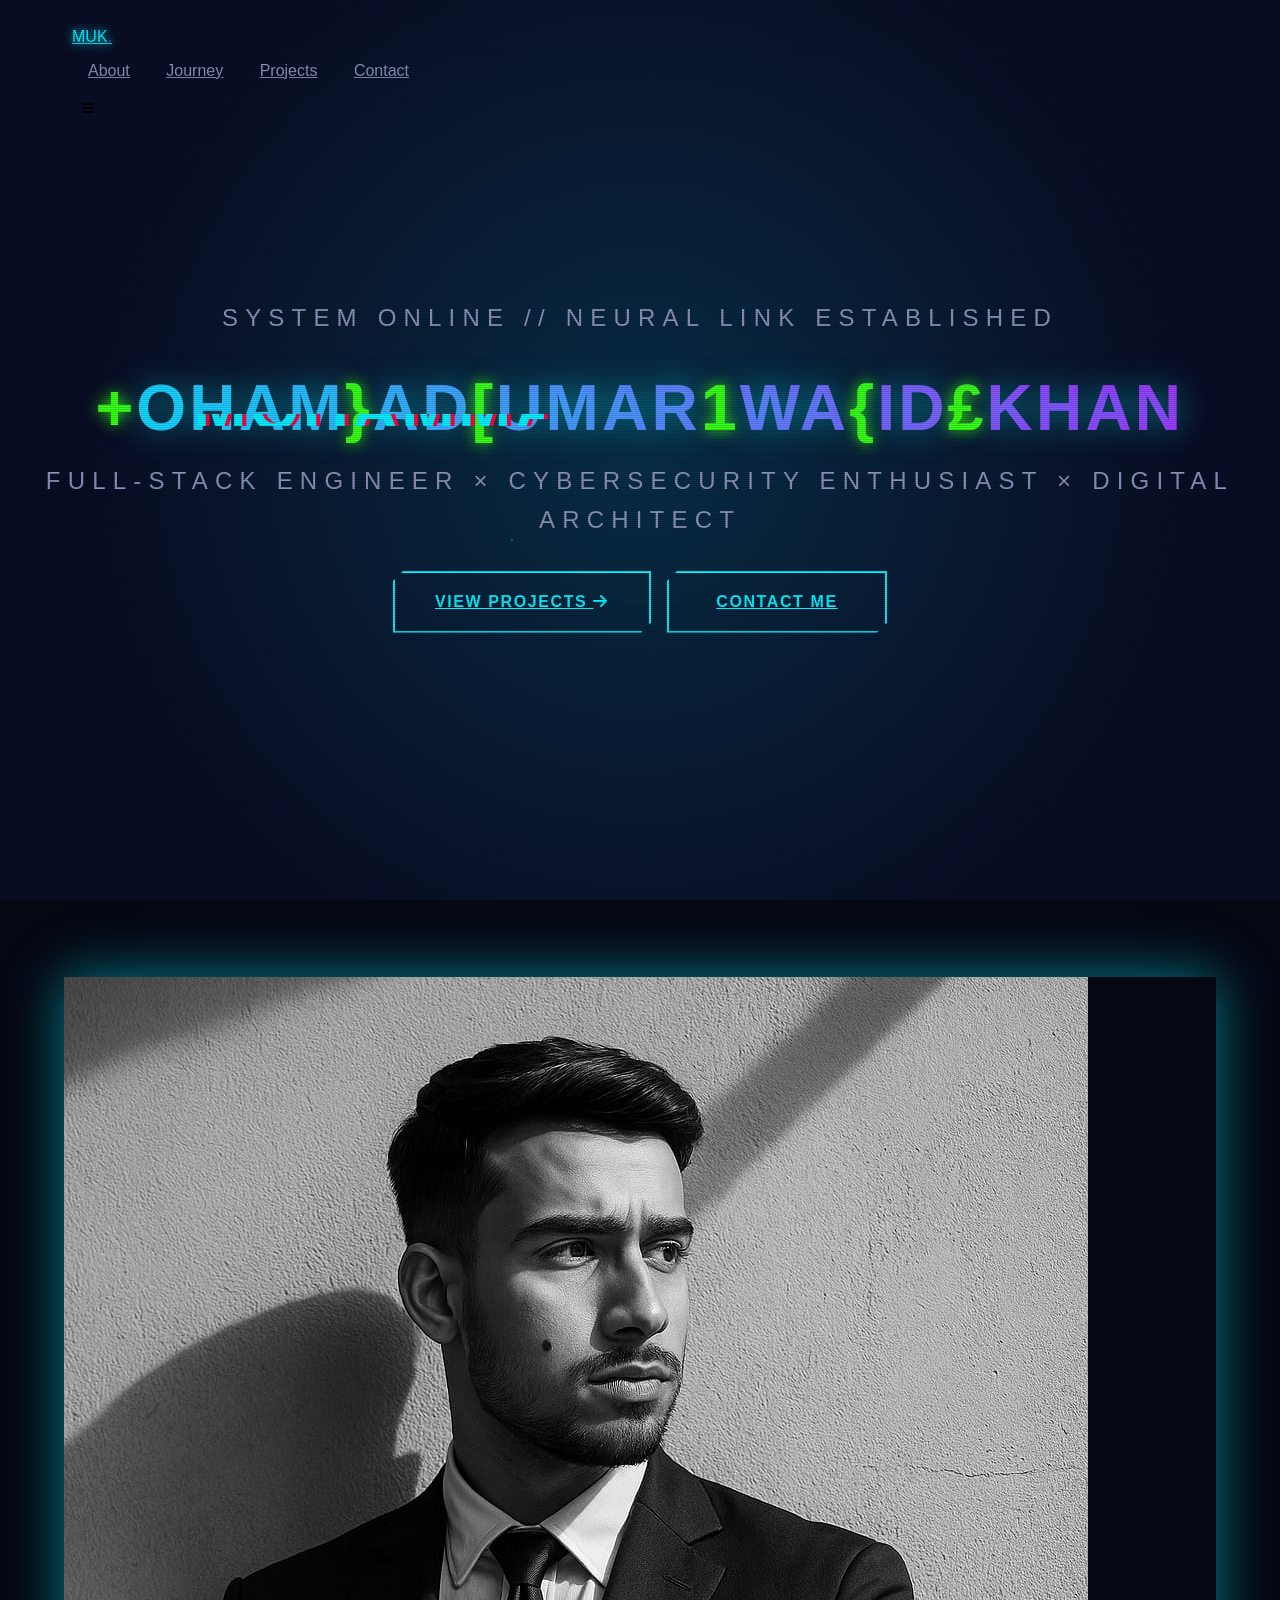
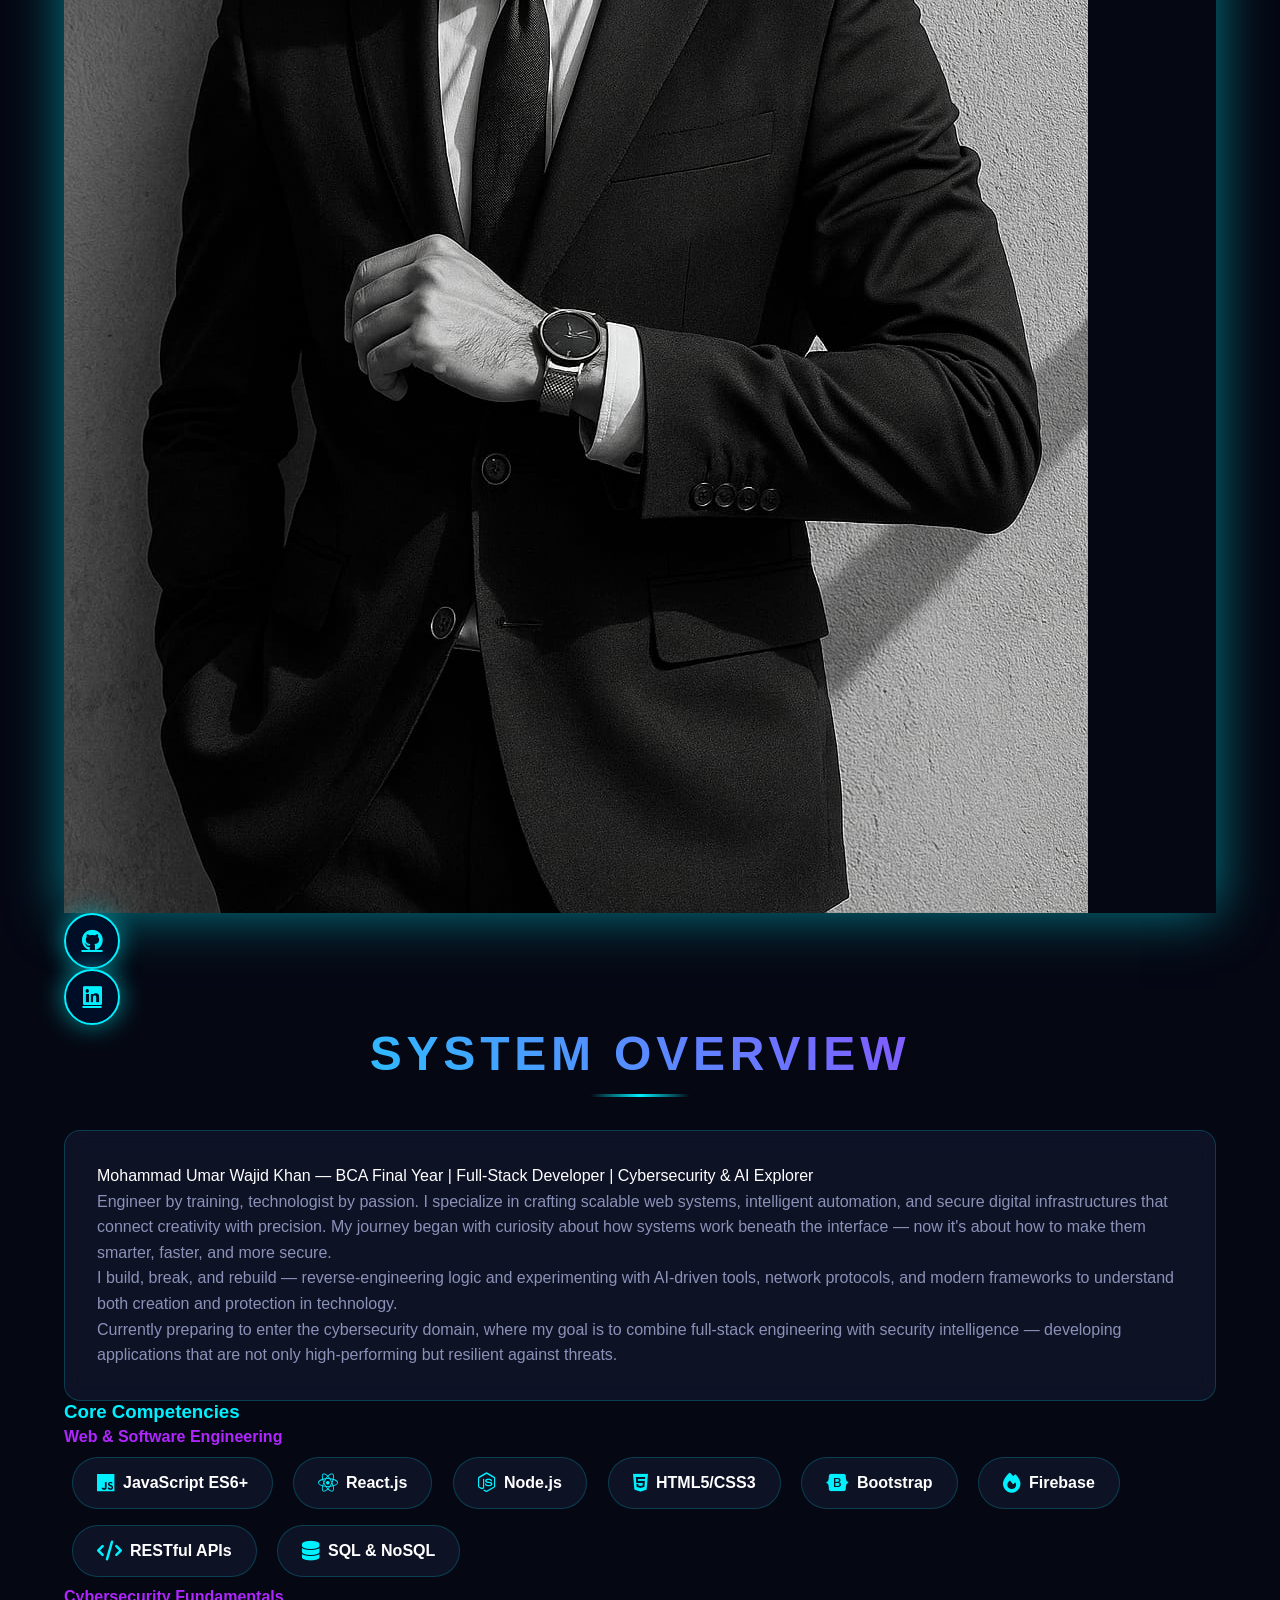
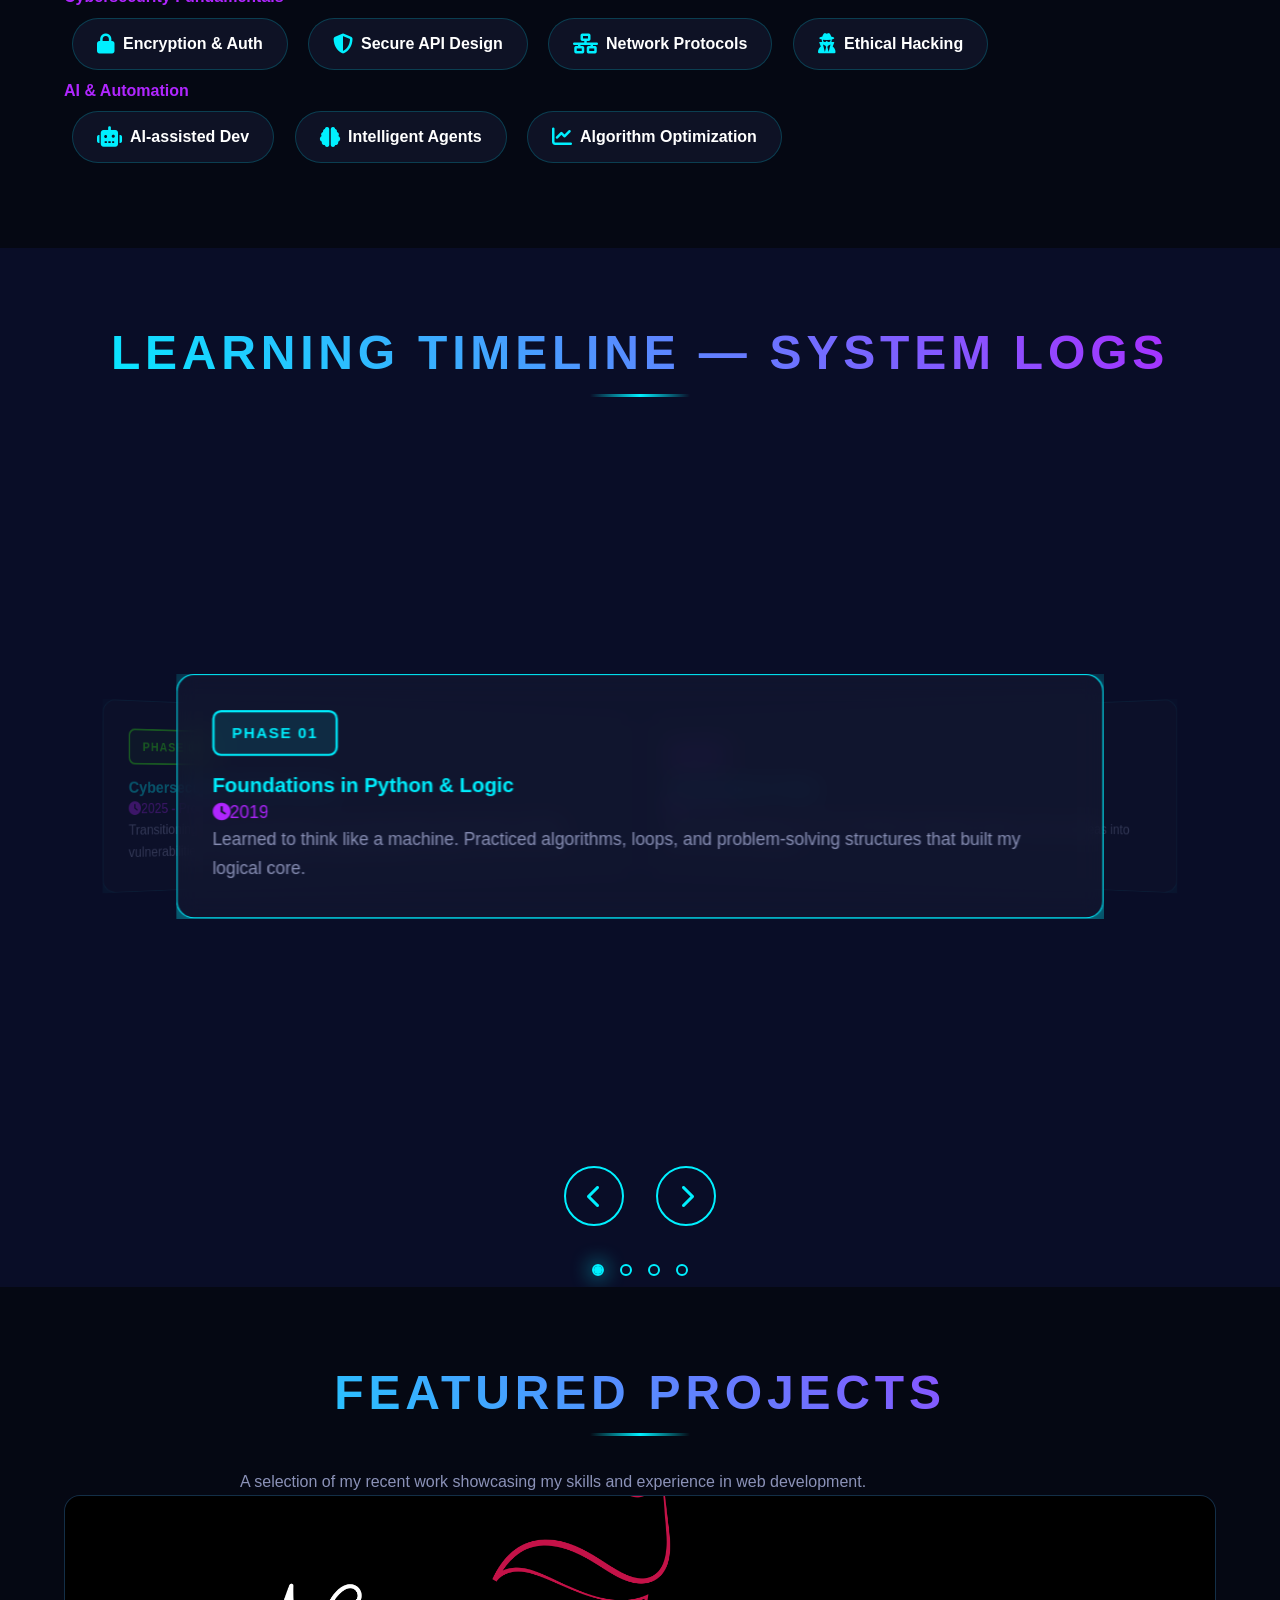
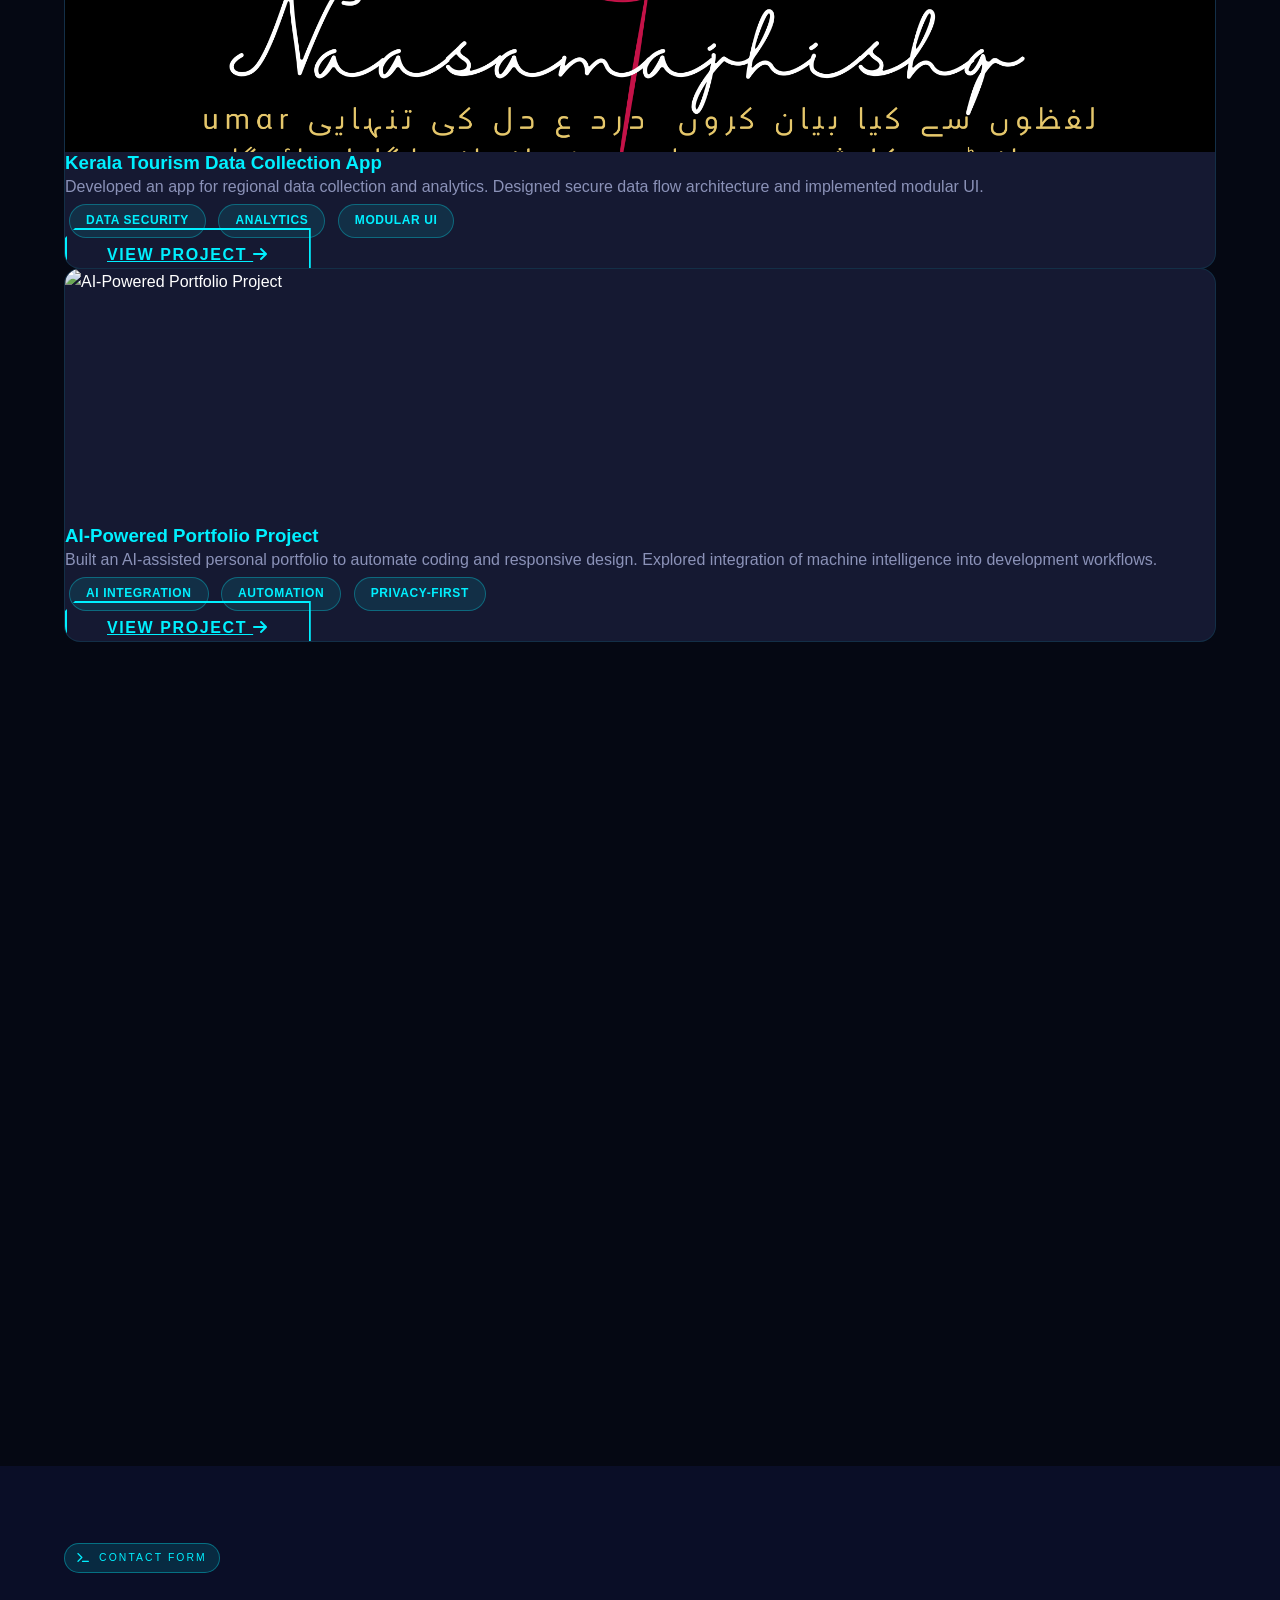
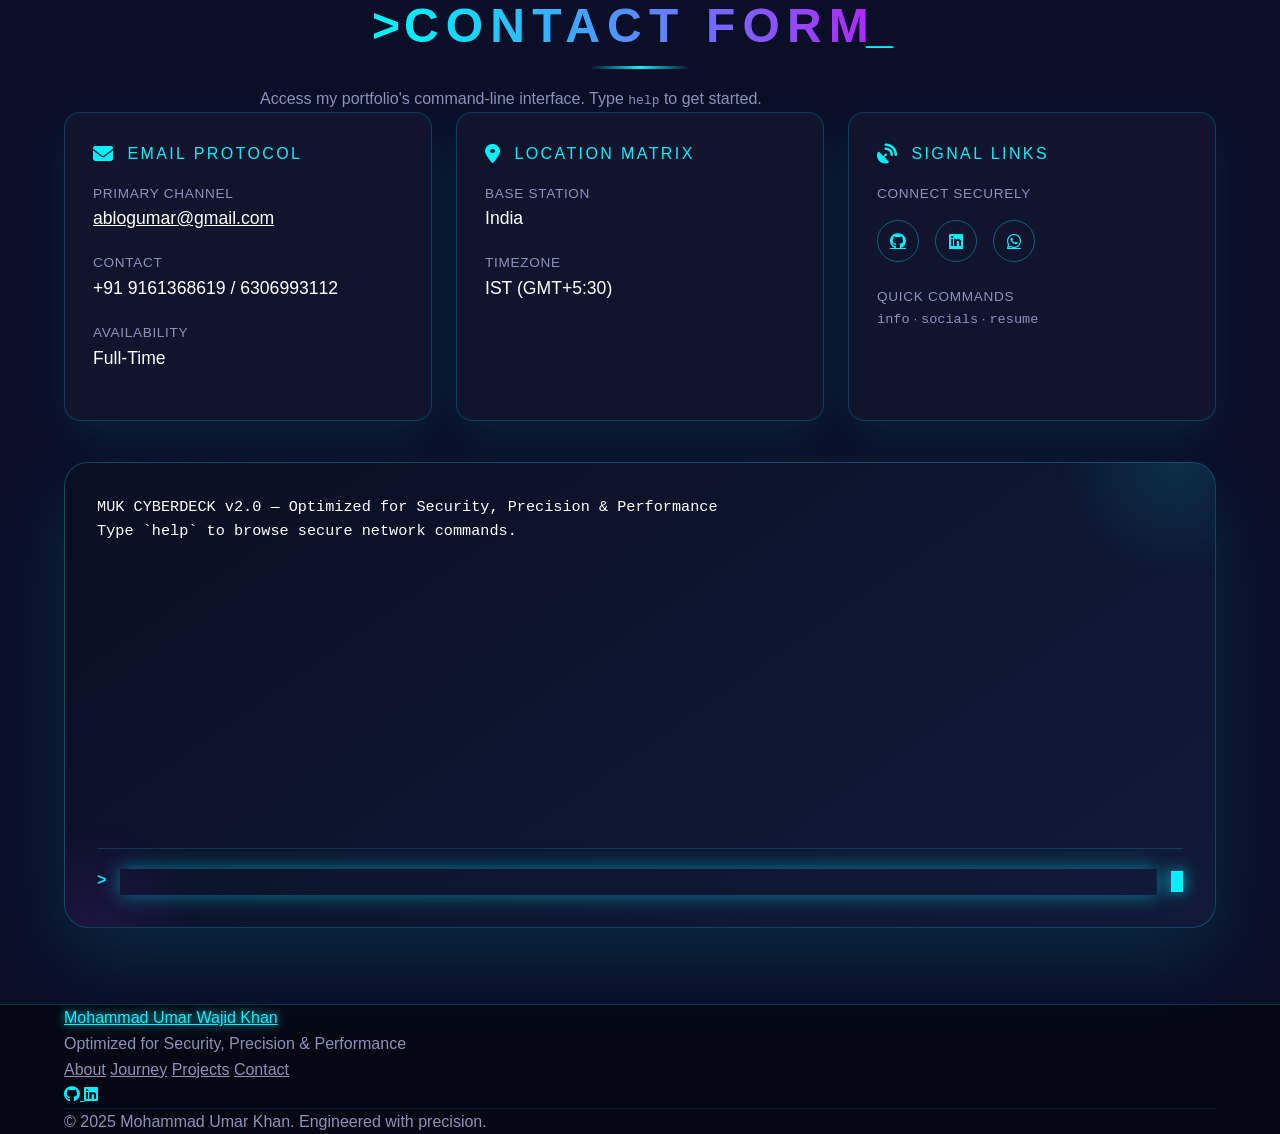
==== commit cdabe4d2: "Initial commit - Cybernetic Portfolio with 3D Carousel" ====
--- a/index.html
+++ b/index.html
@@ -1,2648 +1,25 @@
-<!DOCTYPE html>
+﻿<!DOCTYPE html>
 <html lang="en">
-
 <head>
     <meta charset="UTF-8">
     <meta name="viewport" content="width=device-width, initial-scale=1.0">
     <title>Mohammad Umar Wajid Khan | Cybernetic Portfolio</title>
     <meta name="description" content="The ultimate futuristic portfolio featuring neural network visualizations, interactive terminals, and cutting-edge design.">
+    
+    <!-- Stylesheets -->
     <link rel="stylesheet" href="https://cdn.jsdelivr.net/npm/tailwindcss@2.2.19/dist/tailwind.min.css">
     <link rel="stylesheet" href="https://cdnjs.cloudflare.com/ajax/libs/font-awesome/6.5.2/css/all.min.css">
     <link rel="stylesheet" href="https://cdn.jsdelivr.net/npm/inter-ui@3.19.3/inter.min.css">
+    <link rel="stylesheet" href="styles.css">
     
     <!-- EmailJS Library -->
     <script type="text/javascript" src="https://cdn.jsdelivr.net/npm/@emailjs/browser@3/dist/email.min.js"></script>
-    <script type="text/javascript">
-        (function(){
-            emailjs.init("08lCVP-rHQse_ceTw");
-        })();
-    </script>
+</head>
+<body>
+    <!-- Mobile Menu Overlay -->
+    <div class="mobile-menu-overlay" id="mobileMenuOverlay"></div>
     
-    <style>
-        :root {
-            --cyber-red: #FF0040;
-            --cyber-blue: #00F0FF;
-            --cyber-purple: #B026FF;
-            --neon-green: #39FF14;
-            --dark-base: #0A0E27;
-            --darker-base: #050813;
-            --card-dark: #151932;
-            --text-bright: #FFFFFF;
-            --text-dim: #8B92B8;
-        }
-
-        * {
-            margin: 0;
-            padding: 0;
-            box-sizing: border-box;
-        }
-
-        html {
-            scroll-behavior: smooth;
-            scroll-padding-top: 80px;
-            overflow-x: hidden;
-        }
-
-        body {
-            font-family: 'Inter', -apple-system, BlinkMacSystemFont, sans-serif;
-            background: var(--dark-base);
-            color: var(--text-bright);
-            line-height: 1.6;
-            overflow-x: hidden;
-            position: relative;
-            max-width: 100vw;
-        }
-
-        img,
-        video,
-        canvas,
-        svg,
-        iframe {
-            max-width: 100%;
-            height: auto;
-            display: block;
-        }
-
-        section {
-            padding: clamp(3rem, 6vw, 6rem) 0;
-            width: 100%;
-        }
-
-        h1,
-        h2,
-        h3 {
-            line-height: 1.2;
-        }
-
-        /* Cyberpunk Grid Background */
-        body::before {
-            content: '';
-            position: fixed;
-            top: 0;
-            left: 0;
-            width: 100%;
-            height: 100%;
-            background-image: 
-                linear-gradient(rgba(0, 240, 255, 0.03) 1px, transparent 1px),
-                linear-gradient(90deg, rgba(0, 240, 255, 0.03) 1px, transparent 1px);
-            background-size: 50px 50px;
-            z-index: -1;
-            animation: gridMove 20s linear infinite;
-        }
-
-        @keyframes gridMove {
-            0% { transform: translateY(0); }
-            100% { transform: translateY(50px); }
-        }
-
-        /* Scanline Effect */
-        body::after {
-            content: '';
-            position: fixed;
-            top: 0;
-            left: 0;
-            width: 100%;
-            height: 100%;
-            background: repeating-linear-gradient(
-                0deg,
-                rgba(0, 0, 0, 0.15),
-                rgba(0, 0, 0, 0.15) 1px,
-                transparent 1px,
-                transparent 2px
-            );
-            z-index: 9999;
-            pointer-events: none;
-            animation: scanline 8s linear infinite;
-        }
-
-        @keyframes scanline {
-            0% { transform: translateY(0); }
-            100% { transform: translateY(100%); }
-        }
-
-        /* Custom Text Selection */
-        ::selection {
-            background: rgba(0, 240, 255, 0.3);
-            color: var(--text-bright);
-            text-shadow: 0 0 10px var(--cyber-blue);
-        }
-
-        ::-moz-selection {
-            background: rgba(0, 240, 255, 0.3);
-            color: var(--text-bright);
-            text-shadow: 0 0 10px var(--cyber-blue);
-        }
-
-        /* Focus States for Accessibility */
-        a:focus,
-        button:focus,
-        input:focus,
-        textarea:focus {
-            outline: 2px solid var(--cyber-blue);
-            outline-offset: 4px;
-            box-shadow: 0 0 20px rgba(0, 240, 255, 0.5);
-        }
-
-        /* Reduced motion for accessibility */
-        @media (prefers-reduced-motion: reduce) {
-            *,
-            *::before,
-            *::after {
-                animation-duration: 0.01ms !important;
-                animation-iteration-count: 1 !important;
-                transition-duration: 0.01ms !important;
-            }
-        }
-
-        /* Cyber Navbar */
-        .cyber-navbar {
-            position: fixed;
-            top: 0;
-            width: 100%;
-            z-index: 1000;
-            padding: 1.5rem 3rem;
-            transition: all 0.3s cubic-bezier(0.4, 0, 0.2, 1);
-        }
-
-        .cyber-navbar.scrolled {
-            background: rgba(10, 14, 39, 0.95);
-            backdrop-filter: blur(20px);
-            border-bottom: 1px solid rgba(0, 240, 255, 0.2);
-            box-shadow: 0 4px 30px rgba(0, 240, 255, 0.1);
-        }
-
-        .nav-link {
-            position: relative;
-            color: var(--text-dim);
-            font-weight: 500;
-            transition: all 0.3s ease;
-            padding: 0.5rem 1rem;
-            display: inline-block;
-        }
-
-        .nav-link::before {
-            content: '';
-            position: absolute;
-            bottom: 0;
-            left: 50%;
-            width: 0;
-            height: 2px;
-            background: linear-gradient(90deg, var(--cyber-blue), var(--cyber-purple));
-            transform: translateX(-50%);
-            transition: width 0.3s ease;
-        }
-
-        .nav-link::after {
-            content: '';
-            position: absolute;
-            top: 0;
-            left: 0;
-            right: 0;
-            bottom: 0;
-            height: auto;
-            background: linear-gradient(90deg, 
-                transparent,
-                rgba(0, 240, 255, 0.15),
-                transparent
-            );
-            opacity: 0;
-            transition: opacity 0.3s ease;
-            z-index: -1;
-            border-radius: 4px;
-        }
-
-        .nav-link:hover::after {
-            opacity: 1;
-        }
-
-        .nav-link:hover,
-        .nav-link.active {
-            color: var(--text-bright);
-            text-shadow: 0 0 10px var(--cyber-blue);
-        }
-
-        .nav-link:hover::before,
-        .nav-link.active::before {
-            width: 100%;
-        }
-
-        /* Container Responsive */
-        .container {
-            width: 100%;
-            max-width: 1200px;
-            margin-left: auto;
-            margin-right: auto;
-            padding-left: 1rem;
-            padding-right: 1rem;
-        }
-
-        @media (min-width: 640px) {
-            .container {
-                padding-left: 1.5rem;
-                padding-right: 1.5rem;
-            }
-        }
-
-        @media (min-width: 1024px) {
-            .container {
-                padding-left: 2rem;
-                padding-right: 2rem;
-            }
-        }
-
-        /* Hero Section with Cyberpunk Theme */
-        .hero-cyber {
-            min-height: 100vh;
-            display: flex;
-            align-items: center;
-            justify-content: center;
-            position: relative;
-            overflow: hidden;
-            background-attachment: fixed;
-            background-position: center;
-            background-size: cover;
-        }
-
-        .hero-cyber::before {
-            content: '';
-            position: absolute;
-            top: 0;
-            left: 0;
-            width: 100%;
-            height: 100%;
-            background: radial-gradient(circle at center, rgba(0, 240, 255, 0.15) 0%, transparent 70%);
-            animation: pulse 4s ease-in-out infinite;
-            pointer-events: none;
-        }
-
-        /* Particle System for Hero */
-        .hero-cyber::after {
-            content: '';
-            position: absolute;
-            top: 0;
-            left: 0;
-            width: 100%;
-            height: 100%;
-            background-image: 
-                radial-gradient(2px 2px at 20% 30%, var(--cyber-blue), transparent),
-                radial-gradient(2px 2px at 60% 70%, var(--cyber-purple), transparent),
-                radial-gradient(1px 1px at 50% 50%, var(--cyber-red), transparent),
-                radial-gradient(1px 1px at 80% 10%, var(--neon-green), transparent),
-                radial-gradient(2px 2px at 90% 60%, var(--cyber-blue), transparent),
-                radial-gradient(1px 1px at 33% 80%, var(--cyber-purple), transparent);
-            background-size: 200% 200%;
-            background-position: 0% 0%;
-            animation: particleMove 20s ease-in-out infinite;
-            opacity: 0.4;
-            pointer-events: none;
-        }
-
-        @keyframes particleMove {
-            0%, 100% { background-position: 0% 0%; }
-            25% { background-position: 100% 0%; }
-            50% { background-position: 100% 100%; }
-            75% { background-position: 0% 100%; }
-        }
-
-        @keyframes pulse {
-            0%, 100% { transform: scale(1); opacity: 0.5; }
-            50% { transform: scale(1.1); opacity: 0.8; }
-        }
-
-        .hero-content {
-            position: relative;
-            z-index: 10;
-            text-align: center;
-        }
-
-        .hero-actions {
-            display: flex;
-            flex-wrap: wrap;
-            justify-content: center;
-            gap: 1rem;
-        }
-
-        .hero-actions .cyber-btn {
-            min-width: 220px;
-            text-align: center;
-        }
-
-        .cyber-title {
-            font-size: clamp(2rem, 6vw, 4.5rem);
-            font-weight: 900;
-            background: linear-gradient(45deg, var(--cyber-blue), var(--cyber-purple), var(--cyber-red));
-            background-size: 200% 200%;
-            -webkit-background-clip: text;
-            background-clip: text;
-            color: transparent;
-            animation: gradientShift 3s ease infinite;
-            text-transform: uppercase;
-            letter-spacing: 0.05em;
-            line-height: 1.2;
-            margin-bottom: 1rem;
-            text-shadow: 0 0 30px rgba(0, 240, 255, 0.5);
-        }
-
-        @keyframes gradientShift {
-            0%, 100% { background-position: 0% 50%; }
-            50% { background-position: 100% 50%; }
-        }
-
-        .glitch-text {
-            position: relative;
-            display: inline-block;
-        }
-
-        .glitch-text::before,
-        .glitch-text::after {
-            content: attr(data-text);
-            position: absolute;
-            top: 0;
-            left: 0;
-            width: 100%;
-            height: 100%;
-            pointer-events: none;
-        }
-
-        .glitch-text::before {
-            left: 2px;
-            text-shadow: -2px 0 var(--cyber-red);
-            clip: rect(44px, 450px, 56px, 0);
-            animation: glitch-anim 5s infinite linear alternate-reverse;
-            animation-play-state: paused;
-        }
-
-        .glitch-text::after {
-            left: -2px;
-            text-shadow: -2px 0 var(--cyber-blue);
-            clip: rect(44px, 450px, 56px, 0);
-            animation: glitch-anim2 5s infinite linear alternate-reverse;
-            animation-play-state: paused;
-        }
-
-        .glitch-text.active::before,
-        .glitch-text.active::after {
-            animation-play-state: running;
-        }
-
-        @keyframes glitch-anim {
-            0% { clip: rect(10px, 9999px, 90px, 0); transform: skew(0.3deg); }
-            10% { clip: rect(70px, 9999px, 10px, 0); transform: skew(0.8deg); }
-            20% { clip: rect(20px, 9999px, 60px, 0); transform: skew(0.2deg); }
-            30% { clip: rect(90px, 9999px, 30px, 0); transform: skew(0.5deg); }
-            40% { clip: rect(40px, 9999px, 80px, 0); transform: skew(0.7deg); }
-            50% { clip: rect(50px, 9999px, 20px, 0); transform: skew(0.4deg); }
-            60% { clip: rect(30px, 9999px, 70px, 0); transform: skew(0.6deg); }
-            70% { clip: rect(80px, 9999px, 40px, 0); transform: skew(0.3deg); }
-            80% { clip: rect(60px, 9999px, 50px, 0); transform: skew(0.9deg); }
-            90% { clip: rect(10px, 9999px, 90px, 0); transform: skew(0.2deg); }
-            100% { clip: rect(70px, 9999px, 20px, 0); transform: skew(0.5deg); }
-        }
-
-        @keyframes glitch-anim2 {
-            0% { clip: rect(85px, 9999px, 40px, 0); transform: skew(0.8deg); }
-            10% { clip: rect(20px, 9999px, 75px, 0); transform: skew(0.3deg); }
-            20% { clip: rect(55px, 9999px, 25px, 0); transform: skew(0.6deg); }
-            30% { clip: rect(15px, 9999px, 85px, 0); transform: skew(0.4deg); }
-            40% { clip: rect(75px, 9999px, 35px, 0); transform: skew(0.7deg); }
-            50% { clip: rect(45px, 9999px, 65px, 0); transform: skew(0.2deg); }
-            60% { clip: rect(35px, 9999px, 55px, 0); transform: skew(0.9deg); }
-            70% { clip: rect(65px, 9999px, 15px, 0); transform: skew(0.5deg); }
-            80% { clip: rect(25px, 9999px, 75px, 0); transform: skew(0.3deg); }
-            90% { clip: rect(85px, 9999px, 45px, 0); transform: skew(0.6deg); }
-            100% { clip: rect(40px, 9999px, 80px, 0); transform: skew(0.4deg); }
-        }
-
-        .cyber-subtitle {
-            font-size: clamp(1rem, 3vw, 1.5rem);
-            color: var(--text-dim);
-            margin-bottom: 2rem;
-            text-transform: uppercase;
-            letter-spacing: 0.3em;
-            animation: fadeInUp 1s ease 0.5s both;
-        }
-
-        @keyframes fadeInUp {
-            from {
-                opacity: 0;
-                transform: translateY(30px);
-            }
-            to {
-                opacity: 1;
-                transform: translateY(0);
-            }
-        }
-
-        /* Cyber Cards */
-        .cyber-card {
-            background: rgba(21, 25, 50, 0.6);
-            backdrop-filter: blur(10px);
-            border: 1px solid rgba(0, 240, 255, 0.2);
-            border-radius: 1rem;
-            padding: 2rem;
-            transition: all 0.4s cubic-bezier(0.4, 0, 0.2, 1);
-            position: relative;
-            overflow: hidden;
-        }
-
-        .cyber-card::before {
-            content: '';
-            position: absolute;
-            top: 0;
-            left: -100%;
-            width: 100%;
-            height: 100%;
-            background: linear-gradient(90deg, transparent, rgba(0, 240, 255, 0.1), transparent);
-            transition: left 0.5s ease;
-        }
-
-        .cyber-card:hover::before {
-            left: 100%;
-        }
-
-        .cyber-card:hover {
-            transform: translateY(-10px) scale(1.02);
-            border-color: var(--cyber-blue);
-            box-shadow: 0 20px 60px rgba(0, 240, 255, 0.3),
-                        inset 0 0 20px rgba(0, 240, 255, 0.1);
-        }
-
-        /* Glowing Corner Accents on Cards */
-        .cyber-card::after {
-            content: '';
-            position: absolute;
-            top: -2px;
-            right: -2px;
-            width: 30px;
-            height: 30px;
-            background: linear-gradient(135deg, var(--cyber-blue), transparent);
-            opacity: 0;
-            transition: opacity 0.3s ease;
-            clip-path: polygon(0 0, 100% 0, 100% 100%);
-        }
-
-        .cyber-card:hover::after {
-            opacity: 1;
-        }
-
-        /* Project Cards */
-        .project-card {
-            position: relative;
-            border-radius: 1rem;
-            overflow: hidden;
-            transition: all 0.5s cubic-bezier(0.4, 0, 0.2, 1);
-            background: var(--card-dark);
-            border: 1px solid rgba(0, 240, 255, 0.1);
-        }
-
-        .project-card::after {
-            content: '';
-            position: absolute;
-            top: 0;
-            left: 0;
-            width: 0;
-            height: 0;
-            border-radius: 1rem;
-            background: rgba(0, 240, 255, 0.15);
-            transition: width 0.6s ease, height 0.6s ease;
-        }
-
-        .project-card:hover::after {
-            width: 100%;
-            height: 100%;
-        }
-
-        .project-card:hover {
-            transform: translateY(-15px) rotateX(2deg);
-            border-color: var(--cyber-blue);
-            box-shadow: 0 30px 60px rgba(0, 240, 255, 0.4);
-        }
-
-        /* Holographic effect on project images */
-        .project-image {
-            position: relative;
-            overflow: hidden;
-            height: 16rem;
-        }
-
-        .project-image::before {
-            content: '';
-            position: absolute;
-            top: -50%;
-            left: -50%;
-            width: 200%;
-            height: 200%;
-            background: linear-gradient(
-                45deg,
-                transparent 30%,
-                rgba(0, 240, 255, 0.3) 50%,
-                transparent 70%
-            );
-            transform: rotate(45deg);
-            transition: all 0.6s ease;
-            opacity: 0;
-        }
-
-        .project-card:hover .project-image::before {
-            opacity: 1;
-            animation: hologramScan 2s ease-in-out infinite;
-        }
-
-        @keyframes hologramScan {
-            0% {
-                top: -50%;
-                left: -50%;
-            }
-            100% {
-                top: 150%;
-                left: 150%;
-            }
-        }
-
-        .project-image img {
-            width: 100%;
-            height: 100%;
-            object-fit: cover;
-            transition: transform 0.6s cubic-bezier(0.4, 0, 0.2, 1), filter 0.3s ease;
-            filter: grayscale(0.3);
-        }
-
-        .project-card:hover .project-image img {
-            transform: scale(1.15) rotate(2deg);
-            filter: grayscale(0);
-        }
-
-        /* Cyber Buttons */
-        .cyber-btn {
-            position: relative;
-            padding: 1rem 2.5rem;
-            font-weight: 600;
-            text-transform: uppercase;
-            letter-spacing: 0.1em;
-            overflow: hidden;
-            transition: all 0.3s ease;
-            border: 2px solid var(--cyber-blue);
-            color: var(--cyber-blue);
-            background: transparent;
-            clip-path: polygon(10px 0, 100% 0, 100% calc(100% - 10px), calc(100% - 10px) 100%, 0 100%, 0 10px);
-        }
-
-        .cyber-btn::before {
-            content: '';
-            position: absolute;
-            top: 0;
-            left: -100%;
-            width: 100%;
-            height: 100%;
-            background: var(--cyber-blue);
-            transition: left 0.3s ease;
-            z-index: -1;
-        }
-
-        .cyber-btn:hover {
-            color: var(--dark-base);
-            box-shadow: 0 0 20px var(--cyber-blue), inset 0 0 20px rgba(0, 240, 255, 0.3);
-        }
-
-        .cyber-btn:hover::before {
-            left: 0;
-        }
-
-        /* Cyberdeck Terminal */
-        .cyber-terminal {
-            position: relative;
-            width: 100%;
-            padding: 2.5rem;
-            background: linear-gradient(145deg, rgba(10, 16, 35, 0.95), rgba(18, 28, 60, 0.9));
-            border: 1px solid rgba(0, 240, 255, 0.25);
-            border-radius: 1.5rem;
-            box-shadow: 0 30px 80px rgba(0, 240, 255, 0.12);
-            overflow: hidden;
-        }
-
-        .cyber-terminal::before,
-        .cyber-terminal::after {
-            content: '';
-            position: absolute;
-            width: 240px;
-            height: 240px;
-            border-radius: 50%;
-            background: radial-gradient(circle, rgba(0, 240, 255, 0.25), transparent 70%);
-            filter: blur(1px);
-            opacity: 0.45;
-            pointer-events: none;
-        }
-
-        .cyber-terminal::before {
-            top: -120px;
-            right: -80px;
-        }
-
-        .cyber-terminal::after {
-            bottom: -130px;
-            left: -100px;
-            background: radial-gradient(circle, rgba(176, 38, 255, 0.25), transparent 70%);
-        }
-
-        #terminal {
-            height: 420px;
-            display: flex;
-            flex-direction: column;
-            justify-content: space-between;
-            font-family: 'Share Tech Mono', 'Courier New', monospace;
-            color: var(--text-bright);
-        }
-
-        #terminal-output {
-            flex: 1;
-            overflow-y: auto;
-            padding-right: 1rem;
-            font-size: 0.95rem;
-            line-height: 1.6;
-            white-space: pre-wrap;
-        }
-
-        #terminal-output::-webkit-scrollbar {
-            width: 6px;
-        }
-
-        #terminal-output::-webkit-scrollbar-thumb {
-            background: rgba(0, 240, 255, 0.35);
-            border-radius: 3px;
-        }
-
-        #input-line {
-            display: flex;
-            align-items: center;
-            gap: 0.85rem;
-            margin-top: 1.5rem;
-            padding-top: 1.25rem;
-            border-top: 1px solid rgba(0, 240, 255, 0.18);
-        }
-
-        #prompt {
-            color: var(--cyber-blue);
-            font-weight: 600;
-        }
-
-        #terminal-input {
-            flex: 1;
-            background: transparent;
-            border: none;
-            color: var(--text-bright);
-            font: inherit;
-            letter-spacing: 0.06em;
-            outline: none;
-        }
-
-        #terminal-cursor {
-            width: 12px;
-            height: 21px;
-            background: var(--cyber-blue);
-            box-shadow: 0 0 16px rgba(0, 240, 255, 0.8);
-            animation: blinkCursor 1s steps(2) infinite;
-        }
-
-        @keyframes blinkCursor {
-            0%, 50% { opacity: 1; }
-            51%, 100% { opacity: 0; }
-        }
-
-        .prompt-color {
-            color: var(--cyber-blue);
-        }
-
-        .output-color {
-            color: var(--text-bright);
-        }
-
-        .terminal-banner {
-            display: inline-flex;
-            align-items: center;
-            gap: 0.5rem;
-            padding: 0.35rem 0.75rem;
-            border-radius: 999px;
-            background: rgba(0, 240, 255, 0.12);
-            border: 1px solid rgba(0, 240, 255, 0.35);
-            text-transform: uppercase;
-            font-size: 0.65rem;
-            letter-spacing: 0.2em;
-            margin-bottom: 1.5rem;
-            color: var(--cyber-blue);
-        }
-
-        @media (max-width: 768px) {
-            .cyber-terminal {
-                padding: 1.75rem;
-            }
-
-            #terminal {
-                height: 360px;
-            }
-
-            #input-line {
-                flex-wrap: wrap;
-            }
-
-            #terminal-cursor {
-                width: 10px;
-                height: 18px;
-            }
-        }
-
-        /* Tech Tags */
-        .tech-tag {
-            display: inline-block;
-            padding: 0.4rem 1rem;
-            margin: 0.25rem;
-            background: rgba(0, 240, 255, 0.1);
-            border: 1px solid rgba(0, 240, 255, 0.3);
-            border-radius: 2rem;
-            color: var(--cyber-blue);
-            font-size: 0.75rem;
-            font-weight: 600;
-            text-transform: uppercase;
-            letter-spacing: 0.05em;
-            transition: all 0.3s ease;
-        }
-
-        .tech-tag:hover {
-            background: rgba(0, 240, 255, 0.2);
-            border-color: var(--cyber-blue);
-            box-shadow: 0 0 15px rgba(0, 240, 255, 0.5);
-            transform: translateY(-2px);
-        }
-
-        /* Contact Info */
-        .contact-grid {
-            display: grid;
-            grid-template-columns: repeat(auto-fit, minmax(240px, 1fr));
-            gap: 1.5rem;
-            margin-bottom: 2.5rem;
-        }
-
-        .cyber-info-card {
-            background: rgba(21, 25, 50, 0.6);
-            border: 1px solid rgba(0, 240, 255, 0.2);
-            border-radius: 1rem;
-            padding: 1.75rem;
-            box-shadow: 0 15px 40px rgba(0, 240, 255, 0.08);
-            transition: transform 0.3s ease, border-color 0.3s ease;
-        }
-
-        .cyber-info-card:hover {
-            transform: translateY(-6px);
-            border-color: var(--cyber-blue);
-        }
-
-        .info-heading {
-            display: flex;
-            align-items: center;
-            font-size: 1rem;
-            letter-spacing: 0.15em;
-            text-transform: uppercase;
-            color: var(--cyber-blue);
-            margin-bottom: 1rem;
-        }
-
-        .info-heading i {
-            margin-right: 0.75rem;
-            font-size: 1.25rem;
-        }
-
-        .info-label {
-            color: var(--text-dim);
-            font-size: 0.85rem;
-            letter-spacing: 0.05em;
-            text-transform: uppercase;
-        }
-
-        .info-value {
-            color: var(--text-bright);
-            font-size: 1.1rem;
-            margin-bottom: 1.25rem;
-        }
-
-        .info-links {
-            display: flex;
-            gap: 1rem;
-            margin-top: 1rem;
-        }
-
-        .info-link {
-            width: 42px;
-            height: 42px;
-            display: flex;
-            align-items: center;
-            justify-content: center;
-            border-radius: 50%;
-            border: 1px solid rgba(0, 240, 255, 0.35);
-            color: var(--cyber-blue);
-            transition: all 0.3s ease;
-        }
-
-        .info-link:hover {
-            background: rgba(0, 240, 255, 0.2);
-            color: var(--dark-base);
-            box-shadow: 0 0 20px rgba(0, 240, 255, 0.5);
-        }
-
-        /* Matrix-style Falling Binary Background */
-        .binary-bg {
-            position: absolute;
-            top: 0;
-            left: 0;
-            width: 100%;
-            height: 100%;
-            overflow: hidden;
-            opacity: 0.15;
-            z-index: 1;
-            pointer-events: none;
-        }
-
-        .binary-bg canvas {
-            position: absolute;
-            top: 0;
-            left: 0;
-            width: 100%;
-            height: 100%;
-        }
-
-        /* Section positioning */
-        #journey {
-            position: relative;
-            overflow-x: hidden;
-            overflow-y: visible;
-        }
-
-        /* Timeline - Vertical Volume Slider Style */
-        .timeline {
-            position: relative;
-            padding: 4rem 1rem;
-            max-width: 1400px;
-            margin: 0 auto;
-            display: flex;
-            align-items: center;
-            gap: 4rem;
-            width: 100%;
-        }
-
-        .timeline-wheel-container {
-            position: relative;
-            width: 120px;
-            min-width: 120px;
-            height: 600px;
-            user-select: none;
-            display: flex;
-            flex-direction: column;
-            align-items: center;
-            justify-content: center;
-            flex-shrink: 0;
-        }
-
-        .timeline-wheel-container::before {
-            content: '↑↓ SLIDE';
-            position: absolute;
-            top: -2.5rem;
-            left: 50%;
-            transform: translateX(-50%);
-            color: var(--cyber-blue);
-            font-size: 0.75rem;
-            font-weight: 600;
-            letter-spacing: 0.2em;
-            opacity: 0.6;
-            animation: hintFade 3s ease-in-out infinite;
-            z-index: 20;
-        }
-
-        @keyframes hintFade {
-            0%, 100% {
-                opacity: 0.6;
-                transform: translateX(-50%) translateY(0);
-            }
-            50% {
-                opacity: 1;
-                transform: translateX(-50%) translateY(-5px);
-            }
-        }
-
-        .timeline-wheel {
-            position: relative;
-            width: 8px;
-            height: 500px;
-            background: linear-gradient(180deg, 
-                rgba(0, 240, 255, 0.1) 0%,
-                rgba(0, 240, 255, 0.3) 50%,
-                rgba(0, 240, 255, 0.1) 100%
-            );
-            border-radius: 10px;
-            box-shadow: 0 0 20px rgba(0, 240, 255, 0.3), inset 0 0 10px rgba(0, 240, 255, 0.2);
-            transition: box-shadow 0.3s ease;
-            overflow: visible;
-        }
-
-        .timeline-wheel:hover {
-            box-shadow: 0 0 30px rgba(0, 240, 255, 0.5), inset 0 0 15px rgba(0, 240, 255, 0.3);
-        }
-
-        /* Data Stream Animation - Cybersecurity Effect */
-        .timeline-wheel::before {
-            content: '';
-            position: absolute;
-            left: 50%;
-            top: -20px;
-            width: 1px;
-            height: 40px;
-            background: var(--cyber-blue);
-            transform: translateX(-50%);
-            animation: dataStreamDown 2s linear infinite;
-            box-shadow: 0 0 10px var(--cyber-blue), 0 0 20px var(--cyber-blue);
-        }
-
-        @keyframes dataStreamDown {
-            0% {
-                top: -40px;
-                opacity: 0;
-            }
-            10% {
-                opacity: 1;
-            }
-            90% {
-                opacity: 1;
-            }
-            100% {
-                top: calc(100% + 20px);
-                opacity: 0;
-            }
-        }
-
-        /* Binary Code Stream on sides */
-        .timeline-wheel::after {
-            content: '01011001';
-            position: absolute;
-            left: -40px;
-            top: 0;
-            font-size: 10px;
-            font-family: 'Courier New', monospace;
-            color: var(--cyber-blue);
-            opacity: 0.3;
-            writing-mode: vertical-rl;
-            text-orientation: upright;
-            letter-spacing: 8px;
-            animation: binaryScroll 8s linear infinite;
-        }
-
-        @keyframes binaryScroll {
-            0% {
-                transform: translateY(-100%);
-                opacity: 0;
-            }
-            10% {
-                opacity: 0.3;
-            }
-            90% {
-                opacity: 0.3;
-            }
-            100% {
-                transform: translateY(600px);
-                opacity: 0;
-            }
-        }
-
-        .wheel-dot {
-            position: absolute;
-            left: 50%;
-            width: 32px;
-            height: 32px;
-            margin-left: -16px;
-            cursor: pointer;
-            transition: all 0.3s cubic-bezier(0.4, 0, 0.2, 1);
-            z-index: 5;
-            will-change: transform;
-        }
-
-        .wheel-dot::before {
-            content: '';
-            position: absolute;
-            top: 0;
-            left: 0;
-            width: 100%;
-            height: 100%;
-            background: var(--cyber-blue);
-            border: 3px solid var(--dark-base);
-            border-radius: 50%;
-            box-shadow: 0 0 20px var(--cyber-blue), 0 0 30px rgba(0, 240, 255, 0.5);
-            transition: all 0.3s ease;
-        }
-
-        /* Hexagon shape for dots - Cyber effect */
-        .wheel-dot::after {
-            content: '';
-            position: absolute;
-            left: 50%;
-            top: 50%;
-            transform: translate(-50%, -50%);
-            width: 60px;
-            height: 1px;
-            background: linear-gradient(90deg, transparent, var(--cyber-blue) 50%, transparent);
-            opacity: 0.4;
-        }
-
-        /* Security Lock Icon on Active Dot */
-        .wheel-dot.active::before {
-            background: var(--cyber-red);
-            box-shadow: 
-                0 0 40px var(--cyber-red), 
-                0 0 60px var(--cyber-red), 
-                0 0 80px rgba(255, 0, 64, 0.4),
-                inset 0 0 20px rgba(255, 0, 64, 0.3);
-            transform: scale(1.5);
-            border-width: 4px;
-            animation: activePulseGlitch 2s ease-in-out infinite;
-        }
-
-        @keyframes activePulseGlitch {
-            0%, 100% {
-                box-shadow: 
-                    0 0 40px var(--cyber-red), 
-                    0 0 60px var(--cyber-red), 
-                    0 0 80px rgba(255, 0, 64, 0.4);
-            }
-            25% {
-                box-shadow: 
-                    0 0 50px var(--cyber-red), 
-                    0 0 70px var(--cyber-red), 
-                    0 0 100px rgba(255, 0, 64, 0.6);
-            }
-            50% {
-                box-shadow: 
-                    0 0 45px var(--cyber-red), 
-                    0 0 65px var(--cyber-red), 
-                    0 0 90px rgba(255, 0, 64, 0.5);
-                transform: scale(1.52);
-            }
-            75% {
-                box-shadow: 
-                    0 0 50px var(--cyber-red), 
-                    0 0 70px var(--cyber-red), 
-                    0 0 100px rgba(255, 0, 64, 0.6);
-            }
-        }
-
-        .wheel-dot.active::after {
-            background: linear-gradient(90deg, transparent, var(--cyber-red) 50%, transparent);
-            opacity: 0.8;
-            width: 80px;
-            animation: scanLine 1.5s linear infinite;
-        }
-
-        @keyframes scanLine {
-            0%, 100% {
-                width: 80px;
-                opacity: 0.8;
-            }
-            50% {
-                width: 100px;
-                opacity: 1;
-            }
-        }
-
-        .wheel-dot:hover::before {
-            transform: scale(1.3);
-            box-shadow: 
-                0 0 30px var(--cyber-blue), 
-                0 0 50px var(--cyber-blue),
-                inset 0 0 15px rgba(0, 240, 255, 0.3);
-        }
-
-        /* Slider Track Fill with Glitch Effect */
-        .timeline-wheel-fill {
-            position: absolute;
-            left: 50%;
-            transform: translateX(-50%);
-            bottom: 0;
-            width: 8px;
-            height: 90%;
-            background: linear-gradient(180deg,
-                var(--cyber-purple),
-                var(--cyber-blue),
-                var(--cyber-red)
-            );
-            border-radius: 10px;
-            transition: height 0.4s cubic-bezier(0.4, 0, 0.2, 1);
-            box-shadow: 0 0 20px var(--cyber-blue);
-            animation: fillGlitch 3s ease-in-out infinite;
-        }
-
-        @keyframes fillGlitch {
-            0%, 100% {
-                box-shadow: 0 0 20px var(--cyber-blue);
-            }
-            50% {
-                box-shadow: 0 0 30px var(--cyber-blue), 0 0 40px rgba(0, 240, 255, 0.5);
-            }
-        }
-
-        /* Hacking/Scanning effect on fill */
-        .timeline-wheel-fill::before {
-            content: '';
-            position: absolute;
-            top: 0;
-            left: 0;
-            width: 100%;
-            height: 3px;
-            background: rgba(255, 255, 255, 0.8);
-            box-shadow: 0 0 10px rgba(255, 255, 255, 0.8);
-            animation: scannerMove 2s linear infinite;
-        }
-
-        @keyframes scannerMove {
-            0% {
-                top: 0;
-                opacity: 1;
-            }
-            50% {
-                opacity: 0.5;
-            }
-            100% {
-                top: 100%;
-                opacity: 1;
-            }
-        }
-
-        /* Particle effects around slider */
-        .timeline-wheel-container::after {
-            content: '';
-            position: absolute;
-            right: -30px;
-            top: 50%;
-            width: 2px;
-            height: 40px;
-            background: linear-gradient(180deg, transparent, var(--neon-green), transparent);
-            opacity: 0.5;
-            animation: particleFloat 4s ease-in-out infinite;
-        }
-
-        @keyframes particleFloat {
-            0%, 100% {
-                transform: translateY(-50px);
-                opacity: 0;
-            }
-            50% {
-                transform: translateY(50px);
-                opacity: 0.5;
-            }
-        }
-
-        .timeline-content {
-            flex: 1;
-            min-height: 600px;
-            display: flex;
-            align-items: center;
-            position: relative;
-            overflow: hidden;
-            width: 100%;
-            max-width: 100%;
-        }
-
-        .timeline-item {
-            position: absolute;
-            width: 100%;
-            opacity: 0;
-            transform: translateX(100px) scale(0.9);
-            transition: all 0.6s cubic-bezier(0.4, 0, 0.2, 1);
-            pointer-events: none;
-        }
-
-        .timeline-item .cyber-card {
-            transform: translateY(20px);
-            opacity: 0;
-            transition: all 0.5s cubic-bezier(0.4, 0, 0.2, 1) 0.15s;
-            position: relative;
-            overflow: hidden;
-        }
-
-        /* Cybersecurity Scan Line Effect on Cards */
-        .timeline-item.active .cyber-card::before {
-            content: '';
-            position: absolute;
-            top: -2px;
-            left: 0;
-            width: 100%;
-            height: 2px;
-            background: linear-gradient(90deg, transparent, var(--cyber-blue), transparent);
-            animation: scanLineCard 2s linear infinite;
-            z-index: 1;
-        }
-
-        @keyframes scanLineCard {
-            0% {
-                top: -2px;
-                opacity: 0;
-            }
-            50% {
-                opacity: 1;
-            }
-            100% {
-                top: 100%;
-                opacity: 0;
-            }
-        }
-
-        /* Data encryption effect on active card */
-        .timeline-item.active .cyber-card::after {
-            content: '';
-            position: absolute;
-            top: 0;
-            left: -100%;
-            width: 100%;
-            height: 100%;
-            background: linear-gradient(90deg, 
-                transparent, 
-                rgba(0, 240, 255, 0.1), 
-                transparent
-            );
-            animation: dataEncrypt 3s ease-in-out infinite;
-            z-index: 1;
-        }
-
-        @keyframes dataEncrypt {
-            0% {
-                left: -100%;
-            }
-            50% {
-                left: 100%;
-            }
-            100% {
-                left: 100%;
-            }
-        }
-
-        .timeline-item.active {
-            opacity: 1;
-            transform: translateX(0) scale(1);
-            pointer-events: auto;
-        }
-
-        .timeline-item.active .cyber-card {
-            transform: translateY(0);
-            opacity: 1;
-        }
-
-        /* Glitch effect on phase badges */
-        .timeline-item.active .cyber-card h3 {
-            animation: textGlitch 5s ease-in-out infinite;
-        }
-
-        @keyframes textGlitch {
-            0%, 90%, 100% {
-                transform: translateX(0);
-            }
-            92% {
-                transform: translateX(-2px);
-            }
-            94% {
-                transform: translateX(2px);
-            }
-            96% {
-                transform: translateX(-1px);
-            }
-        }
-
-        .timeline-item.prev {
-            opacity: 0;
-            transform: translateX(-100px) scale(0.9);
-        }
-
-        .timeline-item.prev .cyber-card {
-            transform: translateY(-20px);
-            opacity: 0;
-        }
-
-        .timeline-controls {
-            position: absolute;
-            bottom: 2rem;
-            left: 50%;
-            transform: translateX(-50%);
-            display: flex;
-            gap: 1rem;
-            z-index: 20;
-        }
-
-        .timeline-nav-btn {
-            width: 50px;
-            height: 50px;
-            border: 2px solid var(--cyber-blue);
-            background: rgba(10, 14, 39, 0.95);
-            border-radius: 50%;
-            color: var(--cyber-blue);
-            font-size: 1.2rem;
-            cursor: pointer;
-            transition: all 0.3s ease;
-            display: flex;
-            align-items: center;
-            justify-content: center;
-            backdrop-filter: blur(10px);
-            position: relative;
-            overflow: hidden;
-        }
-
-        /* Pulse ring effect on buttons */
-        .timeline-nav-btn::before {
-            content: '';
-            position: absolute;
-            top: 50%;
-            left: 50%;
-            width: 100%;
-            height: 100%;
-            border: 2px solid var(--cyber-blue);
-            border-radius: 50%;
-            transform: translate(-50%, -50%);
-            animation: buttonPulse 2s ease-out infinite;
-            opacity: 0;
-        }
-
-        @keyframes buttonPulse {
-            0% {
-                width: 100%;
-                height: 100%;
-                opacity: 1;
-            }
-            100% {
-                width: 150%;
-                height: 150%;
-                opacity: 0;
-            }
-        }
-
-        .timeline-nav-btn:hover {
-            background: var(--cyber-blue);
-            color: var(--dark-base);
-            box-shadow: 0 0 20px var(--cyber-blue), 0 0 40px var(--cyber-blue);
-            transform: scale(1.15);
-            border-width: 3px;
-        }
-
-        .timeline-nav-btn:active {
-            transform: scale(0.95);
-        }
-
-        @media (max-width: 1024px) {
-            .timeline {
-                flex-direction: column;
-                align-items: center;
-                gap: 2.5rem;
-                padding: 3rem 1rem;
-                width: 100%;
-            }
-
-            .timeline-wheel-container {
-                order: 2;
-                align-self: center;
-                width: 100px;
-                min-width: 100px;
-                height: 400px;
-                flex-shrink: 0;
-            }
-
-            .timeline-wheel {
-                height: 350px;
-            }
-
-            .timeline-content {
-                order: 1;
-                min-height: 520px;
-                width: 100%;
-                max-width: 100%;
-            }
-
-            .timeline-controls {
-                position: static;
-                transform: none;
-                justify-content: center;
-                margin-top: 1rem;
-                order: 3;
-            }
-
-            .timeline-wheel-container::before {
-                font-size: 0.7rem;
-                top: -2rem;
-            }
-
-            .wheel-dot::after {
-                width: 50px;
-            }
-        }
-
-        @media (max-width: 768px) {
-            .hero-cyber {
-                background-attachment: scroll;
-                padding: 4.5rem 1.5rem 3rem;
-            }
-
-            .hero-content {
-                margin-top: 1rem;
-            }
-
-            .timeline {
-                padding: 2rem 1rem;
-                gap: 2rem;
-                width: 100%;
-            }
-
-            .timeline-wheel-container {
-                width: 80px;
-                min-width: 80px;
-                height: 350px;
-                flex-shrink: 0;
-            }
-
-            .timeline-wheel {
-                height: 300px;
-                width: 6px;
-            }
-
-            .wheel-dot {
-                width: 28px;
-                height: 28px;
-                margin-left: -14px;
-            }
-
-            .wheel-dot::after {
-                width: 40px;
-            }
-
-            .timeline-nav-btn {
-                width: 45px;
-                height: 45px;
-                font-size: 1rem;
-            }
-
-            .timeline-content {
-                min-height: 480px;
-                width: 100%;
-                padding: 0 0.5rem;
-            }
-
-            .timeline-item {
-                padding: 0;
-                width: 100%;
-            }
-
-            .timeline-item .cyber-card {
-                padding: 1.5rem;
-            }
-
-            .timeline-controls {
-                margin-top: 1rem;
-                gap: 0.75rem;
-            }
-
-            .timeline-wheel-container::before {
-                font-size: 0.65rem;
-                top: -1.75rem;
-            }
-
-            .timeline-wheel::after {
-                left: -30px;
-                font-size: 8px;
-                letter-spacing: 6px;
-            }
-        }
-
-        @media (max-width: 480px) {
-            .timeline {
-                padding: 2rem 0.5rem;
-                gap: 1.5rem;
-                width: 100%;
-            }
-
-            .timeline-wheel-container {
-                width: 60px;
-                min-width: 60px;
-                height: 300px;
-                flex-shrink: 0;
-            }
-
-            .timeline-wheel {
-                height: 250px;
-                width: 5px;
-            }
-
-            .wheel-dot {
-                width: 24px;
-                height: 24px;
-                margin-left: -12px;
-            }
-
-            .wheel-dot::after {
-                width: 35px;
-            }
-
-            .wheel-dot.active::before {
-                transform: scale(1.3);
-            }
-
-            .timeline-content {
-                min-height: 400px;
-                width: 100%;
-                padding: 0 0.25rem;
-            }
-
-            .timeline-item {
-                width: 100%;
-                padding: 0;
-            }
-
-            .timeline-item .cyber-card {
-                padding: 1.25rem;
-                font-size: 0.9rem;
-            }
-
-            .timeline-item .cyber-card h3 {
-                font-size: 1.25rem;
-            }
-
-            .timeline-controls {
-                gap: 0.5rem;
-                margin-top: 1rem;
-            }
-
-            .timeline-nav-btn {
-                width: 42px;
-                height: 42px;
-                font-size: 0.9rem;
-            }
-
-            .timeline-wheel-container::before {
-                font-size: 0.6rem;
-                top: -1.5rem;
-                letter-spacing: 0.15em;
-            }
-
-            .timeline-wheel::after {
-                display: none;
-            }
-
-            .timeline-wheel-fill {
-                width: 5px;
-            }
-        }
-
-        @media (max-width: 360px) {
-            .timeline {
-                padding: 1.5rem 0.5rem;
-                gap: 1.25rem;
-                width: 100%;
-            }
-
-            .timeline-wheel-container {
-                width: 50px;
-                min-width: 50px;
-                height: 250px;
-                flex-shrink: 0;
-            }
-
-            .timeline-wheel {
-                height: 220px;
-                width: 4px;
-            }
-
-            .wheel-dot {
-                width: 20px;
-                height: 20px;
-                margin-left: -10px;
-            }
-
-            .wheel-dot::after {
-                width: 30px;
-            }
-
-            .timeline-content {
-                min-height: 360px;
-                width: 100%;
-                padding: 0 0.25rem;
-            }
-
-            .timeline-item {
-                width: 100%;
-                padding: 0;
-            }
-
-            .timeline-item .cyber-card {
-                padding: 1rem;
-                font-size: 0.85rem;
-            }
-
-            .timeline-item .cyber-card h3 {
-                font-size: 1.1rem;
-                margin-bottom: 0.5rem;
-            }
-
-            .timeline-item .cyber-card p {
-                line-height: 1.5;
-            }
-
-            .timeline-controls {
-                gap: 0.5rem;
-            }
-
-            .timeline-nav-btn {
-                width: 38px;
-                height: 38px;
-                font-size: 0.85rem;
-            }
-
-            .timeline-wheel-container::before {
-                font-size: 0.55rem;
-                top: -1.25rem;
-            }
-
-            .timeline-wheel-fill {
-                width: 4px;
-            }
-        }
-
-        /* Skills Badge */
-        .skill-badge {
-            display: inline-flex;
-            align-items: center;
-            padding: 0.75rem 1.5rem;
-            margin: 0.5rem;
-            background: rgba(21, 25, 50, 0.6);
-            border: 1px solid rgba(0, 240, 255, 0.2);
-            border-radius: 2rem;
-            font-weight: 600;
-            transition: all 0.4s cubic-bezier(0.4, 0, 0.2, 1);
-            position: relative;
-            overflow: hidden;
-        }
-
-        .skill-badge::before {
-            content: '';
-            position: absolute;
-            top: 50%;
-            left: 50%;
-            width: 0;
-            height: 0;
-            background: radial-gradient(circle, rgba(0, 240, 255, 0.3), transparent);
-            border-radius: 50%;
-            transform: translate(-50%, -50%);
-            transition: width 0.6s ease, height 0.6s ease;
-        }
-
-        .skill-badge:hover::before {
-            width: 300px;
-            height: 300px;
-        }
-
-        .skill-badge:hover {
-            transform: translateY(-5px);
-            border-color: var(--cyber-blue);
-            box-shadow: 0 10px 30px rgba(0, 240, 255, 0.4);
-        }
-
-        .skill-badge i {
-            margin-right: 0.5rem;
-            color: var(--cyber-blue);
-            font-size: 1.25rem;
-        }
-
-        /* Back to Top */
-        #backToTop {
-            position: fixed;
-            bottom: 2rem;
-            right: 2rem;
-            width: 60px;
-            height: 60px;
-            background: linear-gradient(135deg, var(--cyber-blue), var(--cyber-purple));
-            border: 2px solid var(--cyber-blue);
-            border-radius: 50%;
-            display: none;
-            align-items: center;
-            justify-content: center;
-            font-size: 1.5rem;
-            color: var(--text-bright);
-            cursor: pointer;
-            z-index: 999;
-            transition: all 0.3s ease;
-            box-shadow: 0 0 30px rgba(0, 240, 255, 0.5);
-            animation: bounce 2s infinite;
-            overflow: hidden;
-        }
-
-        #backToTop::before {
-            content: '';
-            position: absolute;
-            top: 50%;
-            left: 50%;
-            width: 0;
-            height: 0;
-            background: rgba(255, 255, 255, 0.3);
-            border-radius: 50%;
-            transform: translate(-50%, -50%);
-            transition: width 0.6s ease, height 0.6s ease;
-        }
-
-        #backToTop:hover::before {
-            width: 200%;
-            height: 200%;
-        }
-
-        #backToTop:hover {
-            transform: translateY(-10px) scale(1.1) rotate(360deg);
-            box-shadow: 0 0 50px rgba(0, 240, 255, 0.8);
-            animation: none;
-        }
-
-        @keyframes bounce {
-            0%, 100% { transform: translateY(0); }
-            50% { transform: translateY(-10px); }
-        }
-
-        /* Mobile Menu */
-        .mobile-menu {
-            position: fixed;
-            top: 0;
-            right: -100%;
-            width: 85%;
-            max-width: 400px;
-            height: 100vh;
-            background: rgba(10, 14, 39, 0.98);
-            backdrop-filter: blur(20px);
-            padding: 2rem;
-            z-index: 2000;
-            transition: right 0.4s cubic-bezier(0.4, 0, 0.2, 1);
-            border-left: 2px solid var(--cyber-blue);
-            box-shadow: -10px 0 50px rgba(0, 240, 255, 0.3);
-            overflow-y: auto;
-        }
-
-        .mobile-menu.active {
-            right: 0;
-        }
-
-        .mobile-menu-overlay {
-            position: fixed;
-            top: 0;
-            left: 0;
-            width: 100%;
-            height: 100%;
-            background: rgba(0, 0, 0, 0.8);
-            z-index: 1999;
-            opacity: 0;
-            visibility: hidden;
-            transition: all 0.3s ease;
-        }
-
-        .mobile-menu-overlay.active {
-            opacity: 1;
-            visibility: visible;
-        }
-
-        /* Hamburger Menu Button */
-        #mobileMenuBtn {
-            position: relative;
-            padding: 0.5rem;
-            border-radius: 8px;
-            transition: all 0.3s ease;
-            background: transparent;
-            border: 2px solid transparent;
-        }
-
-        #mobileMenuBtn:hover {
-            background: rgba(0, 240, 255, 0.1);
-            border-color: rgba(0, 240, 255, 0.3);
-            box-shadow: 0 0 15px rgba(0, 240, 255, 0.2);
-            transform: scale(1.05);
-        }
-
-        #mobileMenuBtn:active {
-            transform: scale(0.95);
-        }
-
-        /* Mobile Menu Close Button */
-        #mobileMenuClose {
-            position: relative;
-            padding: 0.5rem;
-            border-radius: 8px;
-            transition: all 0.3s ease;
-            background: transparent;
-            border: 2px solid transparent;
-        }
-
-        #mobileMenuClose:hover {
-            background: rgba(255, 0, 64, 0.1);
-            border-color: rgba(255, 0, 64, 0.3);
-            box-shadow: 0 0 15px rgba(255, 0, 64, 0.2);
-            color: var(--cyber-red);
-            transform: scale(1.1) rotate(90deg);
-        }
-
-        #mobileMenuClose:active {
-            transform: scale(0.9) rotate(90deg);
-        }
-
-        /* Mobile Menu Links */
-        .mobile-menu .mobile-link {
-            position: relative;
-            display: block;
-            padding: 1rem 1.5rem;
-            border-radius: 8px;
-            transition: all 0.3s ease;
-        }
-
-        .mobile-menu .mobile-link::before {
-            content: '';
-            position: absolute;
-            left: 0;
-            top: 50%;
-            transform: translateY(-50%);
-            width: 3px;
-            height: 0;
-            background: var(--cyber-blue);
-            transition: height 0.3s ease;
-            border-radius: 2px;
-        }
-
-        .mobile-menu .mobile-link::after {
-            content: '';
-            position: absolute;
-            top: 0;
-            left: 0;
-            right: 0;
-            bottom: 0;
-            background: linear-gradient(90deg, 
-                rgba(0, 240, 255, 0.05),
-                rgba(0, 240, 255, 0.1),
-                rgba(0, 240, 255, 0.05)
-            );
-            opacity: 0;
-            transition: opacity 0.3s ease;
-            border-radius: 8px;
-            z-index: -1;
-        }
-
-        .mobile-menu .mobile-link:hover::before {
-            height: 70%;
-        }
-
-        .mobile-menu .mobile-link:hover::after {
-            opacity: 1;
-        }
-
-        .mobile-menu .mobile-link:hover {
-            color: var(--text-bright);
-            text-shadow: 0 0 10px var(--cyber-blue);
-            transform: translateX(10px);
-            border-left: 2px solid var(--cyber-blue);
-        }
-
-        /* Responsive Design - All Screen Sizes */
-        
-        /* Extra Large Desktops (1920px+) */
-        @media (min-width: 1920px) {
-            .container {
-                max-width: 1600px;
-            }
-            
-            .cyber-title {
-                font-size: 5rem;
-            }
-            
-            .section-heading {
-                font-size: 3.5rem;
-            }
-        }
-
-        /* Large Desktops (1440px - 1919px) */
-        @media (min-width: 1440px) and (max-width: 1919px) {
-            .container {
-                max-width: 1280px;
-            }
-        }
-
-        /* Standard Desktops & Laptops (1024px - 1439px) */
-        @media (min-width: 1024px) and (max-width: 1439px) {
-            .cyber-title {
-                font-size: 4rem;
-            }
-            
-            .cyber-terminal {
-                padding: 2rem;
-            }
-            
-            #terminal {
-                height: 400px;
-            }
-        }
-
-        /* Tablets Landscape (768px - 1023px) */
-        @media (min-width: 768px) and (max-width: 1023px) {
-            .cyber-navbar {
-                padding: 1rem 2rem;
-            }
-
-            .cyber-title {
-                font-size: 3.5rem;
-            }
-
-            .contact-grid {
-                grid-template-columns: repeat(2, 1fr);
-            }
-
-            .cyber-terminal {
-                padding: 1.75rem;
-            }
-
-            #terminal {
-                height: 380px;
-            }
-
-            .project-card {
-                margin-bottom: 2rem;
-            }
-        }
-
-        /* Tablets Portrait & Large Phones (640px - 767px) */
-        @media (min-width: 640px) and (max-width: 767px) {
-            .cyber-navbar {
-                padding: 1rem 1.5rem;
-            }
-
-            .cyber-title {
-                font-size: 2.75rem;
-                letter-spacing: 0.03em;
-            }
-
-            .cyber-subtitle {
-                font-size: 0.95rem;
-            }
-
-            .section-heading {
-                font-size: 2.25rem;
-            }
-
-            .contact-grid {
-                grid-template-columns: 1fr;
-                gap: 1.25rem;
-            }
-
-            .cyber-info-card {
-                padding: 1.5rem;
-            }
-
-            .cyber-terminal {
-                padding: 1.5rem;
-            }
-
-            #terminal {
-                height: 360px;
-                font-size: 0.9rem;
-            }
-
-            .timeline::before {
-                left: 1rem;
-            }
-
-            .timeline-item {
-                padding-left: 3rem;
-            }
-
-            .timeline-item::before {
-                left: 0.4rem;
-            }
-
-            .skill-badge {
-                padding: 0.5rem 1rem;
-                font-size: 0.85rem;
-            }
-
-            #backToTop {
-                bottom: 1.75rem;
-                right: 1.75rem;
-                width: 52px;
-                height: 52px;
-            }
-        }
-
-        /* Standard Phones (480px - 639px) */
-        @media (min-width: 480px) and (max-width: 639px) {
-            .cyber-navbar {
-                padding: 0.875rem 1.25rem;
-            }
-
-            .cyber-title {
-                font-size: 2.25rem;
-                letter-spacing: 0.02em;
-                line-height: 1.3;
-            }
-
-            .cyber-subtitle {
-                font-size: 0.875rem;
-                line-height: 1.5;
-            }
-
-            .section-heading {
-                font-size: 2rem;
-            }
-
-            .contact-grid {
-                grid-template-columns: 1fr;
-                gap: 1rem;
-            }
-
-            .cyber-info-card {
-                padding: 1.25rem;
-            }
-
-            .info-heading {
-                font-size: 0.9rem;
-            }
-
-            .info-value {
-                font-size: 1rem;
-            }
-
-            .cyber-terminal {
-                padding: 1.25rem;
-            }
-
-            #terminal {
-                height: 320px;
-                font-size: 0.875rem;
-            }
-
-            #terminal-input {
-                font-size: 0.875rem;
-            }
-
-            .cyber-btn {
-                padding: 0.8rem 1.75rem;
-                font-size: 0.9rem;
-            }
-
-            .project-card {
-                margin-bottom: 1.5rem;
-            }
-
-            .skill-badge {
-                padding: 0.45rem 0.9rem;
-                font-size: 0.8rem;
-                margin: 0.3rem;
-            }
-
-            #backToTop {
-                bottom: 1.5rem;
-                right: 1.5rem;
-                width: 50px;
-                height: 50px;
-                font-size: 1.25rem;
-            }
-        }
-
-        /* Small Phones (360px - 479px) */
-        @media (min-width: 360px) and (max-width: 479px) {
-            .cyber-navbar {
-                padding: 0.75rem 1rem;
-            }
-
-            .cyber-title {
-                font-size: 1.75rem;
-                letter-spacing: 0.01em;
-                line-height: 1.4;
-            }
-
-            .cyber-subtitle {
-                font-size: 0.8rem;
-                line-height: 1.6;
-            }
-
-            .section-heading {
-                font-size: 1.75rem;
-            }
-
-            .cyber-info-card {
-                padding: 1rem;
-            }
-
-            .info-heading {
-                font-size: 0.85rem;
-            }
-
-            .info-value {
-                font-size: 0.95rem;
-            }
-
-            .cyber-terminal {
-                padding: 1rem;
-            }
-
-            #terminal {
-                height: 280px;
-                font-size: 0.8rem;
-            }
-
-            #terminal-input {
-                font-size: 0.8rem;
-            }
-
-            .cyber-btn {
-                padding: 0.7rem 1.5rem;
-                font-size: 0.85rem;
-            }
-
-            .skill-badge {
-                padding: 0.4rem 0.8rem;
-                font-size: 0.75rem;
-                margin: 0.25rem;
-            }
-
-            #backToTop {
-                bottom: 1.25rem;
-                right: 1.25rem;
-                width: 46px;
-                height: 46px;
-                font-size: 1.1rem;
-            }
-        }
-
-        /* Extra Small Phones (320px - 359px) */
-        @media (max-width: 359px) {
-            .cyber-navbar {
-                padding: 0.625rem 0.875rem;
-            }
-
-            .cyber-title {
-                font-size: 1.5rem;
-                letter-spacing: 0;
-                line-height: 1.4;
-            }
-
-            .cyber-subtitle {
-                font-size: 0.75rem;
-                line-height: 1.6;
-            }
-
-            .section-heading {
-                font-size: 1.5rem;
-            }
-
-            .cyber-info-card {
-                padding: 0.875rem;
-            }
-
-            .info-heading {
-                font-size: 0.8rem;
-            }
-
-            .info-value {
-                font-size: 0.9rem;
-            }
-
-            .cyber-terminal {
-                padding: 0.875rem;
-            }
-
-            #terminal {
-                height: 250px;
-                font-size: 0.75rem;
-            }
-
-            #terminal-input {
-                font-size: 0.75rem;
-            }
-
-            .cyber-btn {
-                padding: 0.6rem 1.25rem;
-                font-size: 0.8rem;
-            }
-
-            .skill-badge {
-                padding: 0.35rem 0.7rem;
-                font-size: 0.7rem;
-                margin: 0.2rem;
-            }
-
-            #backToTop {
-                bottom: 1rem;
-                right: 1rem;
-                width: 42px;
-                height: 42px;
-                font-size: 1rem;
-            }
-
-            .timeline-item {
-                padding-left: 2.5rem;
-            }
-        }
-
-        /* Additional Responsive Fixes */
-        @media (max-width: 1280px) {
-            .hero-cyber {
-                padding: 6rem 2rem 4rem;
-            }
-
-            .container {
-                padding-left: 1.5rem;
-                padding-right: 1.5rem;
-            }
-        }
-
-        @media (max-width: 640px) {
-            .hero-cyber {
-                padding: 5rem 1rem 3rem;
-                min-height: auto;
-            }
-
-            .cyber-title {
-                font-size: 2rem;
-                margin-bottom: 1rem;
-            }
-
-            .cyber-subtitle {
-                font-size: 0.9rem;
-                margin-bottom: 1.5rem;
-            }
-
-            .hero-actions {
-                flex-direction: column;
-                align-items: stretch;
-            }
-
-            .hero-actions .cyber-btn {
-                width: 100%;
-                min-width: 0;
-            }
-
-            .project-card {
-                margin-bottom: 1.5rem;
-            }
-
-            .project-image {
-                height: 12rem;
-            }
-
-            .nav-link {
-                padding: 0.5rem 0.75rem;
-                font-size: 0.9rem;
-            }
-
-            .cyber-navbar {
-                padding: 0.875rem 1rem;
-            }
-
-            #mobileMenuBtn {
-                padding: 0.4rem;
-                font-size: 1.5rem;
-            }
-
-            .mobile-menu {
-                width: 90%;
-            }
-
-            .mobile-menu .mobile-link {
-                padding: 0.875rem 1.25rem;
-                font-size: 1.1rem;
-            }
-
-            .binary-bg {
-                font-size: 0.5rem;
-            }
-
-            .binary-line {
-                font-size: 10px;
-                letter-spacing: 2px;
-                left: -10%;
-                width: 120%;
-            }
-
-            .section-divider {
-                margin: 2rem 0;
-            }
-        }
-
-        @media (max-width: 400px) {
-            body {
-                font-size: 14px;
-            }
-
-            .cyber-title {
-                font-size: 1.75rem;
-            }
-
-            .section-heading {
-                font-size: 1.75rem;
-                margin-bottom: 2rem;
-            }
-
-            .cyber-card {
-                padding: 1rem;
-            }
-
-            .project-card .p-6 {
-                padding: 1rem;
-            }
-
-            .tech-tag {
-                font-size: 0.65rem;
-                padding: 0.3rem 0.8rem;
-                margin: 0.2rem;
-            }
-
-            .cyber-navbar {
-                padding: 0.75rem 0.875rem;
-            }
-
-            #mobileMenuBtn {
-                padding: 0.35rem;
-                font-size: 1.35rem;
-            }
-
-            #mobileMenuClose {
-                padding: 0.35rem;
-                font-size: 1.75rem;
-            }
-
-            .mobile-menu {
-                width: 95%;
-                padding: 1.5rem;
-            }
-
-            .mobile-menu .mobile-link {
-                padding: 0.75rem 1rem;
-                font-size: 1rem;
-            }
-
-            .timeline {
-                flex-direction: column;
-            }
-
-            .timeline-content {
-                margin: 0;
-                min-height: 360px;
-            }
-
-            .binary-bg {
-                opacity: 0.04;
-            }
-
-            .contact-heading::before,
-            .contact-heading::after {
-                display: none;
-            }
-        }
-
-        /* Landscape Mobile Phones */
-        @media (max-height: 500px) and (orientation: landscape) {
-            .hero-cyber {
-                padding: 3rem 1rem 2rem;
-                min-height: auto;
-            }
-
-            .cyber-title {
-                font-size: 2rem;
-            }
-
-            section {
-                padding: 3rem 0;
-            }
-        }
-
-        /* Performance Optimizations */
-        * {
-            -webkit-tap-highlight-color: transparent;
-        }
-
-        body {
-            -webkit-font-smoothing: antialiased;
-            -moz-osx-font-smoothing: grayscale;
-            text-rendering: optimizeLegibility;
-        }
-
-        .cyber-card,
-        .project-card,
-        .skill-badge,
-        .cyber-btn,
-        .cyber-info-card {
-            will-change: transform;
-            transform: translateZ(0);
-            backface-visibility: hidden;
-        }
-
-        /* Reduce motion for accessibility */
-        @media (prefers-reduced-motion: reduce) {
-            *,
-            *::before,
-            *::after {
-                animation-duration: 0.01ms !important;
-                animation-iteration-count: 1 !important;
-                transition-duration: 0.01ms !important;
-            }
-
-            .cursor,
-            .cursor-trail {
-                display: none !important;
-            }
-
-            #backToTop {
-                animation: none !important;
-            }
-        }
-
-        /* Section Heading */
-        .section-heading {
-            font-size: clamp(2rem, 5vw, 3rem);
-            font-weight: 800;
-            text-align: center;
-            margin-bottom: 3rem;
-            background: linear-gradient(45deg, var(--cyber-blue), var(--cyber-purple));
-            -webkit-background-clip: text;
-            background-clip: text;
-            color: transparent;
-            text-transform: uppercase;
-            letter-spacing: 0.1em;
-            position: relative;
-        }
-
-        .section-heading::after {
-            content: '';
-            position: absolute;
-            bottom: -15px;
-            left: 50%;
-            transform: translateX(-50%);
-            width: 100px;
-            height: 3px;
-            background: linear-gradient(90deg, transparent, var(--cyber-blue), transparent);
-            animation: headingUnderline 2s ease-in-out infinite;
-        }
-
-        @keyframes headingUnderline {
-            0%, 100% { width: 100px; }
-            50% { width: 200px; }
-        }
-
-        /* Contact Heading Animation */
-        .contact-heading {
-            position: relative;
-            display: inline-block;
-            font-size: clamp(2rem, 5vw, 3rem);
-            font-weight: 800;
-            background: linear-gradient(90deg, var(--cyber-blue), var(--cyber-purple), var(--cyber-red), var(--cyber-blue));
-            background-size: 300% 100%;
-            -webkit-background-clip: text;
-            background-clip: text;
-            color: transparent;
-            text-transform: uppercase;
-            letter-spacing: 0.15em;
-            animation: gradientFlow 3s linear infinite, textGlow 2s ease-in-out infinite;
-        }
-
-        @keyframes gradientFlow {
-            0% { background-position: 0% 50%; }
-            100% { background-position: 300% 50%; }
-        }
-
-        @keyframes textGlow {
-            0%, 100% {
-                filter: drop-shadow(0 0 10px rgba(0, 240, 255, 0.5));
-            }
-            50% {
-                filter: drop-shadow(0 0 20px rgba(0, 240, 255, 0.8)) drop-shadow(0 0 30px rgba(176, 38, 255, 0.6));
-            }
-        }
-
-        /* Section Divider Animation */
-        .section-divider {
-            position: relative;
-            width: 100%;
-            height: 2px;
-            background: linear-gradient(90deg, transparent, var(--cyber-blue), var(--cyber-purple), var(--cyber-blue), transparent);
-            margin: 4rem 0;
-            overflow: hidden;
-        }
-
-        .section-divider::before {
-            content: '';
-            position: absolute;
-            top: 0;
-            left: -100%;
-            width: 100%;
-            height: 100%;
-            background: linear-gradient(90deg, transparent, var(--neon-green), transparent);
-            animation: dividerScan 3s ease-in-out infinite;
-        }
-
-        @keyframes dividerScan {
-            0% { left: -100%; }
-            100% { left: 200%; }
-        }
-
-        .contact-heading::before {
-            content: '> ';
-            position: absolute;
-            left: -2rem;
-            color: var(--cyber-blue);
-            animation: blink 1s steps(2) infinite;
-        }
-
-        .contact-heading::after {
-            content: '_';
-            position: absolute;
-            right: -1.5rem;
-            color: var(--cyber-blue);
-            animation: blink 1s steps(2) infinite;
-        }
-
-        @keyframes blink {
-            0%, 50% { opacity: 1; }
-            51%, 100% { opacity: 0; }
-        }
-
-        /* Fade In Animation */
-        .fade-in {
-            opacity: 0;
-            transform: translateY(30px);
-            transition: all 0.8s cubic-bezier(0.4, 0, 0.2, 1);
-        }
-
-        .fade-in.visible {
-            opacity: 1;
-            transform: translateY(0);
-        }
-
-        /* Slide In From Left */
-        .slide-in-left {
-            opacity: 0;
-            transform: translateX(-50px);
-            transition: all 0.8s cubic-bezier(0.4, 0, 0.2, 1);
-        }
-
-        .slide-in-left.visible {
-            opacity: 1;
-            transform: translateX(0);
-        }
-
-        /* Slide In From Right */
-        .slide-in-right {
-            opacity: 0;
-            transform: translateX(50px);
-            transition: all 0.8s cubic-bezier(0.4, 0, 0.2, 1);
-        }
-
-        .slide-in-right.visible {
-            opacity: 1;
-            transform: translateX(0);
-        }
-
-        /* Scale In */
-        .scale-in {
-            opacity: 0;
-            transform: scale(0.8);
-            transition: all 0.8s cubic-bezier(0.4, 0, 0.2, 1);
-        }
-
-        .scale-in.visible {
-            opacity: 1;
-            transform: scale(1);
-        }
-
-        /* Rotate In */
-        .rotate-in {
-            opacity: 0;
-            transform: rotate(-10deg) scale(0.9);
-            transition: all 0.8s cubic-bezier(0.4, 0, 0.2, 1);
-        }
-
-        .rotate-in.visible {
-            opacity: 1;
-            transform: rotate(0) scale(1);
-        }
-
-    </style>
-</head>
-
-<body>
-    <!-- Navbar -->
-    <nav class="cyber-navbar" id="navbar">
-        <div class="container mx-auto flex justify-between items-center">
-            <a href="#home" class="text-2xl font-bold" style="color: var(--cyber-blue); text-shadow: 0 0 10px var(--cyber-blue);">
-                MUK<span style="color: var(--cyber-purple);">.</span>
-            </a>
-            <div class="hidden md:flex space-x-8">
-                <a href="#about" class="nav-link">About</a>
-                <a href="#journey" class="nav-link">Journey</a>
-                <a href="#projects" class="nav-link">Projects</a>
-                <a href="#contact" class="nav-link">Contact</a>
-            </div>
-            <button class="md:hidden text-white text-2xl" id="mobileMenuBtn">
-                <i class="fas fa-bars"></i>
-            </button>
-        </div>
-    </nav>
-
     <!-- Mobile Menu -->
-    <div class="mobile-menu-overlay" id="mobileMenuOverlay"></div>
     <div class="mobile-menu" id="mobileMenu">
         <button class="absolute top-6 right-6 text-3xl text-white" id="mobileMenuClose">
             <i class="fas fa-times"></i>
@@ -2665,302 +42,380 @@
         </div>
     </div>
 
-    <!-- Hero Section -->
-    <section id="home" class="hero-cyber" style="position: relative; background: linear-gradient(rgba(10, 14, 39, 0.85), rgba(10, 14, 39, 0.85)), url('uk.png') center/cover no-repeat;">
-        <div class="hero-content">
-            <div class="cyber-subtitle fade-in">SYSTEM ONLINE // NEURAL LINK ESTABLISHED</div>
-            <h1 class="cyber-title glitch-text" data-text="MOHAMMAD UMAR WAJID KHAN" id="hero-name">
-                MOHAMMAD UMAR WAJID KHAN
-            </h1>
-            <p class="cyber-subtitle fade-in" style="animation-delay: 0.3s;" id="hero-role">
-                FULL-STACK ENGINEER × DIGITAL ARCHITECT
-            </p>
-            <div class="mt-12 hero-actions fade-in" style="animation-delay: 0.6s;">
-                <a href="#projects" class="cyber-btn">
-                    View Projects <i class="fas fa-arrow-right ml-2"></i>
-                </a>
-                <a href="#contact" class="cyber-btn">
-                    Contact Me
-                </a>
-            </div>
+    <!-- Navbar -->
+    <nav class="cyber-navbar" id="navbar">
+        <div class="container mx-auto flex justify-between items-center">
+            <a href="#home" class="text-2xl font-bold" style="color: var(--cyber-blue); text-shadow: 0 0 10px var(--cyber-blue);">
+                MUK<span style="color: var(--cyber-purple);">.</span>
+            </a>
+            <div class="hidden md:flex space-x-8">
+                <a href="#about" class="nav-link">About</a>
+                <a href="#journey" class="nav-link">Journey</a>
+                <a href="#projects" class="nav-link">Projects</a>
+                <a href="#contact" class="nav-link">Contact</a>
+            </div>
+            <button class="md:hidden text-white text-2xl" id="mobileMenuBtn">
+                <i class="fas fa-bars"></i>
+            </button>
         </div>
-    </section>
-
-    <!-- About Section -->
-    <section id="about" class="py-24" style="background: var(--darker-base);">
-        <div class="container mx-auto px-6 md:px-12">
-            <div class="flex flex-col md:flex-row items-center gap-16">
-                <div class="md:w-2/5 fade-in">
-                    <div class="relative">
-                        <div class="w-full max-w-sm mx-auto rounded-lg overflow-hidden border-4 border-cyan-400 relative" style="box-shadow: 0 0 50px rgba(0, 240, 255, 0.5);">
-                            <img src="images/um.jpg" alt="Mohammad Umar Khan" class="w-full h-full object-cover" style="object-position: top;">
-                            <div class="absolute inset-0 bg-gradient-to-t from-cyan-900/50 to-transparent"></div>
-                        </div>
-                        <div class="absolute -bottom-4 left-1/2 transform -translate-x-1/2 flex space-x-6">
-                            <a href="https://github.com/techuhat" class="w-12 h-12 flex items-center justify-center rounded-full bg-cyan-500/20 border-2 border-cyan-400 text-cyan-400 hover:bg-cyan-500 hover:text-white transition-all duration-300" style="box-shadow: 0 0 20px rgba(0, 240, 255, 0.5);">
-                                <i class="fab fa-github text-xl"></i>
+    </nav>
+
+    <!-- Main Content -->
+    <main class="relative z-10">
+        <!-- Hero Section -->
+        <section id="hero" class="hero-cyber" style="position: relative; background: linear-gradient(rgba(10, 14, 39, 0.85), rgba(10, 14, 39, 0.85)), url('uk.png') center/cover no-repeat;">
+            <div class="hero-content">
+                <div class="cyber-subtitle fade-in">SYSTEM ONLINE // NEURAL LINK ESTABLISHED</div>
+                <h1 class="cyber-title glitch-text" data-text="MOHAMMAD UMAR WAJID KHAN" id="hero-name">
+                    MOHAMMAD UMAR WAJID KHAN
+                </h1>
+                <p class="cyber-subtitle fade-in" style="animation-delay: 0.3s;" id="hero-role">
+                    FULL-STACK ENGINEER × CYBERSECURITY ENTHUSIAST × DIGITAL ARCHITECT
+                </p>
+                <div class="mt-12 hero-actions fade-in" style="animation-delay: 0.6s;">
+                    <a href="#projects" class="cyber-btn">
+                        View Projects <i class="fas fa-arrow-right ml-2"></i>
+                    </a>
+                    <a href="#contact" class="cyber-btn">
+                        Contact Me
+                    </a>
+                </div>
+            </div>
+        </section>
+
+        <!-- About Section -->
+        <section id="about" class="py-24" style="background: var(--darker-base);">
+            <div class="container mx-auto px-6 md:px-12">
+                <div class="flex flex-col md:flex-row items-center gap-16">
+                    <div class="md:w-2/5 fade-in">
+                        <div class="relative">
+                            <div class="w-full max-w-sm mx-auto rounded-lg overflow-hidden border-4 border-cyan-400 relative" style="box-shadow: 0 0 50px rgba(0, 240, 255, 0.5);">
+                                <img src="images/umar.jpg" alt="Mohammad Umar Khan" class="w-full h-full object-cover" style="object-position: top;">
+                                <div class="absolute inset-0 bg-gradient-to-t from-cyan-900/50 to-transparent"></div>
+                            </div>
+                            <div class="absolute -bottom-4 left-1/2 transform -translate-x-1/2 flex space-x-6">
+                                <a href="https://github.com/techuhat" class="w-12 h-12 flex items-center justify-center rounded-full bg-cyan-500/20 border-2 border-cyan-400 text-cyan-400 hover:bg-cyan-500 hover:text-white transition-all duration-300" style="box-shadow: 0 0 20px rgba(0, 240, 255, 0.5);">
+                                    <i class="fab fa-github text-xl"></i>
+                                </a>
+                                <a href="https://www.linkedin.com/in/mohdkhanumar/" class="w-12 h-12 flex items-center justify-center rounded-full bg-cyan-500/20 border-2 border-cyan-400 text-cyan-400 hover:bg-cyan-500 hover:text-white transition-all duration-300" style="box-shadow: 0 0 20px rgba(0, 240, 255, 0.5);">
+                                    <i class="fab fa-linkedin text-xl"></i>
+                                </a>
+                            </div>
+                        </div>
+                    </div>
+                    <div class="md:w-3/5 fade-in">
+                        <h2 class="section-heading text-left">System Overview</h2>
+                        <div class="cyber-card">
+                            <p class="text-lg mb-4 leading-relaxed">
+                                Mohammad Umar Wajid Khan — BCA Final Year | Full-Stack Developer | Cybersecurity & AI Explorer
+                            </p>
+                            <p class="text-lg mb-4 leading-relaxed" style="color: var(--text-dim);">
+                                Engineer by training, technologist by passion. I specialize in crafting scalable web systems, intelligent automation, and secure digital infrastructures that connect creativity with precision. My journey began with curiosity about how systems work beneath the interface — now it's about how to make them smarter, faster, and more secure.
+                            </p>
+                            <p class="text-lg mb-4 leading-relaxed" style="color: var(--text-dim);">
+                                I build, break, and rebuild — reverse-engineering logic and experimenting with AI-driven tools, network protocols, and modern frameworks to understand both creation and protection in technology.
+                            </p>
+                            <p class="text-lg leading-relaxed" style="color: var(--text-dim);">
+                                Currently preparing to enter the cybersecurity domain, where my goal is to combine full-stack engineering with security intelligence — developing applications that are not only high-performing but resilient against threats.
+                            </p>
+                        </div>
+                        <div class="mt-8">
+                            <h3 class="text-xl font-bold mb-4" style="color: var(--cyber-blue);">Core Competencies</h3>
+                            <div class="mb-6">
+                                <h4 class="text-md font-semibold mb-3" style="color: var(--cyber-purple);">Web & Software Engineering</h4>
+                                <div class="flex flex-wrap">
+                                    <div class="skill-badge"><i class="fab fa-js"></i> JavaScript ES6+</div>
+                                    <div class="skill-badge"><i class="fab fa-react"></i> React.js</div>
+                                    <div class="skill-badge"><i class="fab fa-node-js"></i> Node.js</div>
+                                    <div class="skill-badge"><i class="fab fa-html5"></i> HTML5/CSS3</div>
+                                    <div class="skill-badge"><i class="fab fa-bootstrap"></i> Bootstrap</div>
+                                    <div class="skill-badge"><i class="fas fa-fire"></i> Firebase</div>
+                                    <div class="skill-badge"><i class="fas fa-code"></i> RESTful APIs</div>
+                                    <div class="skill-badge"><i class="fas fa-database"></i> SQL & NoSQL</div>
+                                </div>
+                            </div>
+                            <div class="mb-6">
+                                <h4 class="text-md font-semibold mb-3" style="color: var(--cyber-purple);">Cybersecurity Fundamentals</h4>
+                                <div class="flex flex-wrap">
+                                    <div class="skill-badge"><i class="fas fa-lock"></i> Encryption & Auth</div>
+                                    <div class="skill-badge"><i class="fas fa-shield-alt"></i> Secure API Design</div>
+                                    <div class="skill-badge"><i class="fas fa-network-wired"></i> Network Protocols</div>
+                                    <div class="skill-badge"><i class="fas fa-user-secret"></i> Ethical Hacking</div>
+                                </div>
+                            </div>
+                            <div class="mb-6">
+                                <h4 class="text-md font-semibold mb-3" style="color: var(--cyber-purple);">AI & Automation</h4>
+                                <div class="flex flex-wrap">
+                                    <div class="skill-badge"><i class="fas fa-robot"></i> AI-assisted Dev</div>
+                                    <div class="skill-badge"><i class="fas fa-brain"></i> Intelligent Agents</div>
+                                    <div class="skill-badge"><i class="fas fa-chart-line"></i> Algorithm Optimization</div>
+                                </div>
+                            </div>
+                        </div>
+                    </div>
+                </div>
+            </div>
+        </section>
+
+        <!-- Journey Section -->
+        <section id="journey" class="py-24" style="background: var(--dark-base); position: relative; overflow: hidden;">
+            <!-- Matrix-style Falling Binary Background -->
+            <div class="binary-bg" id="binaryBg">
+                <canvas id="matrixCanvas"></canvas>
+            </div>
+            
+            <div class="container mx-auto px-6 md:px-12" style="position: relative; z-index: 2;">
+                <h2 class="section-heading fade-in">Learning Timeline — System Logs</h2>
+                
+                <!-- 3D Carousel Container -->
+                <div class="carousel-3d-container">
+                    <div class="carousel-3d" id="journeyCarousel">
+                        <!-- Phase 01 -->
+                        <div class="carousel-card active" data-index="0">
+                            <div class="cyber-card">
+                                <div style="display: inline-block; padding: 0.5rem 1rem; background: rgba(0, 240, 255, 0.1); border: 2px solid var(--cyber-blue); border-radius: 0.5rem; margin-bottom: 1rem; font-weight: 700; color: var(--cyber-blue); font-size: 0.875rem; letter-spacing: 0.1em;">
+                                    PHASE 01
+                                </div>
+                                <h3 class="text-2xl font-bold mb-2" style="color: var(--cyber-blue);">Foundations in Python & Logic</h3>
+                                <p class="text-sm mb-4" style="color: var(--cyber-purple);">
+                                    <i class="fas fa-clock mr-2"></i>2019
+                                </p>
+                                <p style="color: var(--text-dim);">
+                                    Learned to think like a machine. Practiced algorithms, loops, and problem-solving structures that built my logical core.
+                                </p>
+                            </div>
+                        </div>
+
+                        <!-- Phase 02 -->
+                        <div class="carousel-card" data-index="1">
+                            <div class="cyber-card">
+                                <div style="display: inline-block; padding: 0.5rem 1rem; background: rgba(176, 38, 255, 0.1); border: 2px solid var(--cyber-purple); border-radius: 0.5rem; margin-bottom: 1rem; font-weight: 700; color: var(--cyber-purple); font-size: 0.875rem; letter-spacing: 0.1em;">
+                                    PHASE 02
+                                </div>
+                                <h3 class="text-2xl font-bold mb-2" style="color: var(--cyber-blue);">Frontend Architecture & Design</h3>
+                                <p class="text-sm mb-4" style="color: var(--cyber-purple);">
+                                    <i class="fas fa-clock mr-2"></i>2021 - Present
+                                </p>
+                                <p style="color: var(--text-dim);">
+                                    Completed multiple bootcamps in HTML, CSS, and Bootstrap. Developed the skill to convert raw ideas into elegant, responsive user interfaces.
+                                </p>
+                            </div>
+                        </div>
+
+                        <!-- Phase 03 -->
+                        <div class="carousel-card" data-index="2">
+                            <div class="cyber-card">
+                                <div style="display: inline-block; padding: 0.5rem 1rem; background: rgba(255, 0, 64, 0.1); border: 2px solid var(--cyber-red); border-radius: 0.5rem; margin-bottom: 1rem; font-weight: 700; color: var(--cyber-red); font-size: 0.875rem; letter-spacing: 0.1em;">
+                                    PHASE 03
+                                </div>
+                                <h3 class="text-2xl font-bold mb-2" style="color: var(--cyber-blue);">Full-Stack & AI Systems</h3>
+                                <p class="text-sm mb-4" style="color: var(--cyber-purple);">
+                                    <i class="fas fa-clock mr-2"></i>2023 - 2025
+                                </p>
+                                <p style="color: var(--text-dim);">
+                                    Explored JavaScript ecosystems, API development, and AI-assisted workflows. Learned to merge backend performance with frontend aesthetics.
+                                </p>
+                            </div>
+                        </div>
+
+                        <!-- Phase 04 -->
+                        <div class="carousel-card" data-index="3">
+                            <div class="cyber-card">
+                                <div style="display: inline-block; padding: 0.5rem 1rem; background: rgba(57, 255, 20, 0.1); border: 2px solid var(--neon-green); border-radius: 0.5rem; margin-bottom: 1rem; font-weight: 700; color: var(--neon-green); font-size: 0.875rem; letter-spacing: 0.1em;">
+                                    PHASE 04
+                                </div>
+                                <h3 class="text-2xl font-bold mb-2" style="color: var(--cyber-blue);">Cybersecurity & System Defense</h3>
+                                <p class="text-sm mb-4" style="color: var(--cyber-purple);">
+                                    <i class="fas fa-clock mr-2"></i>2025 - Present
+                                </p>
+                                <p style="color: var(--text-dim);">
+                                    Transitioning focus toward application security, ethical hacking, and data protection. Researching vulnerabilities in real-world systems and experimenting with securing APIs, tokens, and databases.
+                                </p>
+                            </div>
+                        </div>
+                    </div>
+
+                    <!-- Navigation Controls -->
+                    <div class="carousel-controls">
+                        <button class="carousel-nav-btn" id="prevCarousel">
+                            <i class="fas fa-chevron-left"></i>
+                        </button>
+                        <button class="carousel-nav-btn" id="nextCarousel">
+                            <i class="fas fa-chevron-right"></i>
+                        </button>
+                    </div>
+
+                    <!-- Indicators -->
+                    <div class="carousel-indicators">
+                        <span class="indicator active" data-index="0"></span>
+                        <span class="indicator" data-index="1"></span>
+                        <span class="indicator" data-index="2"></span>
+                        <span class="indicator" data-index="3"></span>
+                    </div>
+                </div>
+            </div>
+        </section>
+
+        <!-- Projects Section -->
+        <section id="projects" class="py-24" style="background: var(--darker-base);">
+            <div class="container mx-auto px-6 md:px-12">
+                <h2 class="section-heading fade-in">Featured Projects</h2>
+                <p class="text-center text-xl mb-16 fade-in" style="color: var(--text-dim); max-width: 800px; margin-left: auto; margin-right: auto;">
+                    A selection of my recent work showcasing my skills and experience in web development.
+                </p>
+                <div class="grid grid-cols-1 md:grid-cols-2 lg:grid-cols-3 gap-10">
+                    <!-- Project 1 -->
+                    <div class="project-card fade-in">
+                        <div class="project-image">
+                            <img src="images/naasamajh.png" alt="Kerala Tourism Data Collection App">
+                        </div>
+                        <div class="p-6 relative z-10">
+                            <h3 class="text-2xl font-bold mb-3" style="color: var(--cyber-blue);">Kerala Tourism Data Collection App</h3>
+                            <p class="mb-4" style="color: var(--text-dim);">
+                                Developed an app for regional data collection and analytics. Designed secure data flow architecture and implemented modular UI.
+                            </p>
+                            <div class="mb-4">
+                                <span class="tech-tag">Data Security</span>
+                                <span class="tech-tag">Analytics</span>
+                                <span class="tech-tag">Modular UI</span>
+                            </div>
+                            <a href="#" class="cyber-btn text-sm py-2 px-4">
+                                View Project <i class="fas fa-arrow-right ml-2"></i>
                             </a>
-                            <a href="https://www.linkedin.com/in/mohdkhanumar/" class="w-12 h-12 flex items-center justify-center rounded-full bg-cyan-500/20 border-2 border-cyan-400 text-cyan-400 hover:bg-cyan-500 hover:text-white transition-all duration-300" style="box-shadow: 0 0 20px rgba(0, 240, 255, 0.5);">
-                                <i class="fab fa-linkedin text-xl"></i>
+                        </div>
+                    </div>
+
+                    <!-- Project 2 -->
+                    <div class="project-card fade-in" style="animation-delay: 0.2s;">
+                        <div class="project-image">
+                            <img src="images/toolkit.png" alt="AI-Powered Portfolio Project">
+                        </div>
+                        <div class="p-6 relative z-10">
+                            <h3 class="text-2xl font-bold mb-3" style="color: var(--cyber-blue);">AI-Powered Portfolio Project</h3>
+                            <p class="mb-4" style="color: var(--text-dim);">
+                                Built an AI-assisted personal portfolio to automate coding and responsive design. Explored integration of machine intelligence into development workflows.
+                            </p>
+                            <div class="mb-4">
+                                <span class="tech-tag">AI Integration</span>
+                                <span class="tech-tag">Automation</span>
+                                <span class="tech-tag">Privacy-First</span>
+                            </div>
+                            <a href="#" class="cyber-btn text-sm py-2 px-4">
+                                View Project <i class="fas fa-arrow-right ml-2"></i>
                             </a>
                         </div>
                     </div>
-                </div>
-                <div class="md:w-3/5 fade-in">
-                    <h2 class="section-heading text-left">System Profile</h2>
-                    <div class="cyber-card">
-                        <p class="text-lg mb-4 leading-relaxed">
-                            Mohammad Umar Khan — Full-Stack Engineer with expertise in building scalable web architectures and high-performance digital solutions.
-                        </p>
-                        <p class="text-lg mb-4 leading-relaxed" style="color: var(--text-dim);">
-                            Specializing in modern JavaScript frameworks, backend systems, and UI/UX engineering. I architect solutions that balance technical excellence with user experience, transforming complex business requirements into clean, maintainable code.
-                        </p>
-                        <p class="text-lg leading-relaxed" style="color: var(--text-dim);">
-                            Currently advancing through continuous R&D—reverse-engineering systems, optimizing algorithms, and pushing the boundaries of what's possible in web technology. Every project is an opportunity to refine craft and deliver exceptional results.
-                        </p>
-                    </div>
-                    <div class="mt-8 flex flex-wrap">
-                        <div class="skill-badge">
-                            <i class="fab fa-js"></i> JavaScript ES6+
-                        </div>
-                        <div class="skill-badge">
-                            <i class="fab fa-react"></i> React.js
-                        </div>
-                        <div class="skill-badge">
-                            <i class="fab fa-node-js"></i> Node.js
-                        </div>
-                        <div class="skill-badge">
-                            <i class="fas fa-database"></i> SQL & NoSQL
-                        </div>
-                        <div class="skill-badge">
-                            <i class="fab fa-bootstrap"></i> Bootstrap
-                        </div>
-                        <div class="skill-badge">
-                            <i class="fab fa-html5"></i> HTML5/CSS3
-                        </div>
-                        <div class="skill-badge">
-                            <i class="fas fa-code"></i> RESTful APIs
-                        </div>
-                        <div class="skill-badge">
-                            <i class="fas fa-server"></i> Backend Systems
-                        </div>
-                    </div>
-                </div>
-            </div>
-        </div>
-    </section>
-
-    <!-- Journey Section -->
-    <section id="journey" class="py-24" style="background: var(--dark-base); position: relative; overflow: hidden;">
-        <!-- Matrix-style Falling Binary Background -->
-        <div class="binary-bg" id="binaryBg">
-            <canvas id="matrixCanvas"></canvas>
-        </div>
-        
-        <div class="container mx-auto px-6 md:px-12" style="position: relative; z-index: 2;">
-            <h2 class="section-heading fade-in">My Journey</h2>
-            <div class="timeline">
-                <!-- Vertical Slider Container -->
-                <div class="timeline-wheel-container">
-                    <div class="timeline-wheel" id="journeyWheel">
-                        <div class="timeline-wheel-fill" id="wheelFill"></div>
-                        <div class="wheel-dot active" data-index="0" style="top: 10%;"></div>
-                        <div class="wheel-dot" data-index="1" style="top: 50%;"></div>
-                        <div class="wheel-dot" data-index="2" style="top: 90%;"></div>
-                    </div>
-                </div>
-
-                <!-- Content Container -->
-                <div class="timeline-content" id="journeyContent">
-                    <div class="timeline-item active">
-                        <div class="cyber-card">
-                            <div style="display: inline-block; padding: 0.5rem 1rem; background: rgba(0, 240, 255, 0.1); border: 2px solid var(--cyber-blue); border-radius: 0.5rem; margin-bottom: 1rem; font-weight: 700; color: var(--cyber-blue); font-size: 0.875rem; letter-spacing: 0.1em;">
-                                PHASE 01
-                            </div>
-                            <h3 class="text-2xl font-bold mb-2" style="color: var(--cyber-blue);">HTML & CSS Bootcamp</h3>
-                            <p class="text-sm mb-4" style="color: var(--cyber-purple);">
-                                <i class="fas fa-clock mr-2"></i>2021 - Present
-                            </p>
-                            <p style="color: var(--text-dim);">
-                                Enrolled in an HTML & CSS bootcamp, and went deeper into frontend development. Learned how to build responsive layouts, style elements beautifully, and create user-friendly web pages from scratch.
-                            </p>
-                        </div>
-                    </div>
-                    <div class="timeline-item">
-                        <div class="cyber-card">
-                            <div style="display: inline-block; padding: 0.5rem 1rem; background: rgba(176, 38, 255, 0.1); border: 2px solid var(--cyber-purple); border-radius: 0.5rem; margin-bottom: 1rem; font-weight: 700; color: var(--cyber-purple); font-size: 0.875rem; letter-spacing: 0.1em;">
-                                PHASE 02
-                            </div>
-                            <h3 class="text-2xl font-bold mb-2" style="color: var(--cyber-blue);">Python & Programming Basics</h3>
-                            <p class="text-sm mb-4" style="color: var(--cyber-purple);">
-                                <i class="fas fa-clock mr-2"></i>2019
-                            </p>
-                            <p style="color: var(--text-dim);">
-                                Began learning Python – my first real programming language. Wrote small scripts, learned the logic of loops, functions, and conditions. This was the foundation that shaped how I think about code and automation.
-                            </p>
-                        </div>
-                    </div>
-                    <div class="timeline-item">
-                        <div class="cyber-card">
-                            <div style="display: inline-block; padding: 0.5rem 1rem; background: rgba(255, 0, 64, 0.1); border: 2px solid var(--cyber-red); border-radius: 0.5rem; margin-bottom: 1rem; font-weight: 700; color: var(--cyber-red); font-size: 0.875rem; letter-spacing: 0.1em;">
-                                PHASE 03
-                            </div>
-                            <h3 class="text-2xl font-bold mb-2" style="color: var(--cyber-blue);">First Website, First Spark</h3>
-                            <p class="text-sm mb-4" style="color: var(--cyber-purple);">
-                                <i class="fas fa-clock mr-2"></i>2017 - 2022
-                            </p>
-                            <p style="color: var(--text-dim);">
-                                Discovered Blogger and built my first website using custom code. I learned by downloading online PDFs and experimenting with HTML. Wrote my first redirect script and created a basic menu bar. That small success gave me the confidence to explore further.
-                            </p>
-                        </div>
-                    </div>
-                </div>
-
-                <!-- Navigation Controls -->
-                <div class="timeline-controls">
-                    <button class="timeline-nav-btn" id="prevJourney">
-                        <i class="fas fa-chevron-left"></i>
-                    </button>
-                    <button class="timeline-nav-btn" id="nextJourney">
-                        <i class="fas fa-chevron-right"></i>
-                    </button>
-                </div>
-            </div>
-        </div>
-    </section>
-
-    <!-- Projects Section -->
-    <section id="projects" class="py-24" style="background: var(--darker-base);">
-        <div class="container mx-auto px-6 md:px-12">
-            <h2 class="section-heading fade-in">Featured Projects</h2>
-            <p class="text-center text-xl mb-16 fade-in" style="color: var(--text-dim); max-width: 800px; margin-left: auto; margin-right: auto;">
-                A selection of my recent work showcasing my skills and experience in web development.
-            </p>
-            <div class="grid grid-cols-1 md:grid-cols-2 lg:grid-cols-3 gap-10">
-                <!-- Project 1 -->
-                <div class="project-card fade-in">
-                    <div class="project-image">
-                        <img src="images/naasamajh.png" alt="Naasamajh Ishq">
-                    </div>
-                    <div class="p-6 relative z-10">
-                        <h3 class="text-2xl font-bold mb-3" style="color: var(--cyber-blue);">Naasamajh Ishq</h3>
-                        <p class="mb-4" style="color: var(--text-dim);">
-                            A visually unique website for Urdu poetry, designed to mimic a physical book with 3D page-turning effects and ambient animations.
-                        </p>
-                        <div class="mb-4">
-                            <span class="tech-tag">React.js</span>
-                            <span class="tech-tag">Tailwind CSS</span>
-                            <span class="tech-tag">3D Design</span>
-                        </div>
-                        <a href="#" class="cyber-btn text-sm py-2 px-4">
-                            View Project <i class="fas fa-arrow-right ml-2"></i>
-                        </a>
-                    </div>
-                </div>
-
-                <!-- Project 2 -->
-                <div class="project-card fade-in" style="animation-delay: 0.2s;">
-                    <div class="project-image">
-                        <img src="images/toolkit.png" alt="ImagePDF Toolkit">
-                    </div>
-                    <div class="p-6 relative z-10">
-                        <h3 class="text-2xl font-bold mb-3" style="color: var(--cyber-blue);">ImagePDF Toolkit</h3>
-                        <p class="mb-4" style="color: var(--text-dim);">
-                            A powerful browser-based toolkit for image and PDF processing with 100% client-side architecture ensuring complete privacy.
-                        </p>
-                        <div class="mb-4">
-                            <span class="tech-tag">JavaScript</span>
-                            <span class="tech-tag">Canvas API</span>
-                            <span class="tech-tag">Privacy-First</span>
-                        </div>
-                        <a href="#" class="cyber-btn text-sm py-2 px-4">
-                            View Project <i class="fas fa-arrow-right ml-2"></i>
-                        </a>
-                    </div>
-                </div>
-
-                <!-- Project 3 -->
-                <div class="project-card fade-in" style="animation-delay: 0.4s;">
-                    <div class="project-image">
-                        <img src="images/u.png" alt="Real-time Chat App">
-                    </div>
-                    <div class="p-6 relative z-10">
-                        <h3 class="text-2xl font-bold mb-3" style="color: var(--cyber-blue);">Real-time Chat App</h3>
-                        <p class="mb-4" style="color: var(--text-dim);">
-                            A real-time messaging platform with private chats, group channels, file sharing, and message reactions.
-                        </p>
-                        <div class="mb-4">
-                            <span class="tech-tag">React.js</span>
-                            <span class="tech-tag">Node.js</span>
-                            <span class="tech-tag">Socket.io</span>
-                            <span class="tech-tag">Firebase</span>
-                        </div>
-                        <a href="#" class="cyber-btn text-sm py-2 px-4">
-                            View Project <i class="fas fa-arrow-right ml-2"></i>
-                        </a>
-                    </div>
-                </div>
-            </div>
-        </div>
-    </section>
-
-    <!-- Contact Section -->
-    <section id="contact" class="py-24" style="background: var(--dark-base);">
-        <div class="container mx-auto px-6 md:px-12">
-            <div class="text-center mb-16 fade-in">
-                <span class="terminal-banner"><i class="fas fa-terminal"></i> Contact Form</span>
-                <h2 class="section-heading" style="margin-bottom: 2rem;">
-                   <span class="contact-heading">CONTACT FORM</span>
-                </h2>
-                <p class="text-center text-xl mt-6" style="color: var(--text-dim); max-width: 760px; margin-left: auto; margin-right: auto;">
-                    Access my portfolio's command-line interface. Type <code>help</code> to get started.
-                </p>
-            </div>
-
-            <div class="contact-grid fade-in" style="animation-delay: 0.2s;">
-                <div class="cyber-info-card">
-                    <div class="info-heading"><i class="fas fa-envelope"></i>Email Protocol</div>
-                    <div class="info-label">Primary Channel</div>
-                    <div class="info-value"><a href="mailto:ablogumar@gmail.com" style="color: var(--text-bright);">ablogumar@gmail.com</a></div>
-                    <div class="info-label">Availability</div>
-                    <div class="info-value">Full Time</div>
-                </div>
-
-                <div class="cyber-info-card">
-                    <div class="info-heading"><i class="fas fa-map-marker-alt"></i>Location Matrix</div>
-                    <div class="info-label">Base Station</div>
-                    <div class="info-value">India</div>
-                    <div class="info-label">Timezone</div>
-                    <div class="info-value">IST (GMT+5:30)</div>
-                </div>
-
-                <div class="cyber-info-card">
-                    <div class="info-heading"><i class="fas fa-satellite-dish"></i>Signal Links</div>
-                    <div class="info-label">Connect Securely</div>
-                    <div class="info-links">
-                        <a href="https://github.com/techuhat" class="info-link" aria-label="GitHub"><i class="fab fa-github"></i></a>
-                        <a href="https://www.linkedin.com/in/mohdkhanumar/" class="info-link" aria-label="LinkedIn"><i class="fab fa-linkedin"></i></a>
-                        <a href="https://wa.me/918653040446" class="info-link" aria-label="WhatsApp"><i class="fab fa-whatsapp"></i></a>
-                    </div>
-                    <div class="info-label" style="margin-top: 1.5rem;">Quick Commands</div>
-                    <div style="color: var(--text-dim); font-size: 0.85rem; line-height: 1.6;">
-                        <code>info</code> · <code>socials</code> · <code>resume</code>
-                    </div>
-                </div>
-            </div>
-
-            <div class="cyber-terminal fade-in" id="terminal-wrapper">
-                <div id="terminal" tabindex="0">
-                    <div id="terminal-output"></div>
-                    <div id="input-line">
-                        <span id="prompt">&gt;</span>
-                        <input type="text" id="terminal-input" autocomplete="off" autocorrect="off" autocapitalize="off" spellcheck="false">
-                        <span id="terminal-cursor"></span>
-                    </div>
-                </div>
-            </div>
-        </div>
-    </section>
+
+                    <!-- Project 3 -->
+                    <div class="project-card fade-in" style="animation-delay: 0.4s;">
+                        <div class="project-image">
+                            <img src="images/u.png" alt="Messaging Application">
+                        </div>
+                        <div class="p-6 relative z-10">
+                            <h3 class="text-2xl font-bold mb-3" style="color: var(--cyber-blue);">Messaging Application</h3>
+                            <p class="mb-4" style="color: var(--text-dim);">
+                                Developing a real-time encrypted chat application with secure user authentication and data protection mechanisms. (2025 – Ongoing)
+                            </p>
+                            <div class="mb-4">
+                                <span class="tech-tag">End-to-End Encryption</span>
+                                <span class="tech-tag">Secure Sockets</span>
+                                <span class="tech-tag">Database Safety</span>
+                            </div>
+                            <a href="#" class="cyber-btn text-sm py-2 px-4">
+                                View Project <i class="fas fa-arrow-right ml-2"></i>
+                            </a>
+                        </div>
+                    </div>
+
+                    <!-- Project 4 -->
+                    <div class="project-card fade-in" style="animation-delay: 0.6s;">
+                        <div class="project-image">
+                            <img src="images/u.png" alt="AI Agent Website Series">
+                        </div>
+                        <div class="p-6 relative z-10">
+                            <h3 class="text-2xl font-bold mb-3" style="color: var(--cyber-blue);">AI Agent Website Series</h3>
+                            <p class="mb-4" style="color: var(--text-dim);">
+                                Created small-scale AI web applications for testing workflow automation, cyber-protocols, and secure backend connectivity.
+                            </p>
+                            <div class="mb-4">
+                                <span class="tech-tag">Automation</span>
+                                <span class="tech-tag">Modular Backend</span>
+                                <span class="tech-tag">Agent Access</span>
+                            </div>
+                            <a href="#" class="cyber-btn text-sm py-2 px-4">
+                                View Project <i class="fas fa-arrow-right ml-2"></i>
+                            </a>
+                        </div>
+                    </div>
+                </div>
+            </div>
+        </section>
+
+        <!-- Contact Section -->
+        <section id="contact" class="py-24" style="background: var(--dark-base);">
+            <div class="container mx-auto px-6 md:px-12">
+                <div class="text-center mb-16 fade-in">
+                    <span class="terminal-banner"><i class="fas fa-terminal"></i> Contact Form</span>
+                    <h2 class="section-heading" style="margin-bottom: 2rem;">
+                       <span class="contact-heading">CONTACT FORM</span>
+                    </h2>
+                    <p class="text-center text-xl mt-6" style="color: var(--text-dim); max-width: 760px; margin-left: auto; margin-right: auto;">
+                        Access my portfolio's command-line interface. Type <code>help</code> to get started.
+                    </p>
+                </div>
+
+                <div class="contact-grid fade-in" style="animation-delay: 0.2s;">
+                    <div class="cyber-info-card">
+                        <div class="info-heading"><i class="fas fa-envelope"></i>Email Protocol</div>
+                        <div class="info-label">Primary Channel</div>
+                        <div class="info-value"><a href="mailto:ablogumar@gmail.com" style="color: var(--text-bright);">ablogumar@gmail.com</a></div>
+                        <div class="info-label">Contact</div>
+                        <div class="info-value">+91 9161368619 / 6306993112</div>
+                        <div class="info-label">Availability</div>
+                        <div class="info-value">Full-Time</div>
+                    </div>
+
+                    <div class="cyber-info-card">
+                        <div class="info-heading"><i class="fas fa-map-marker-alt"></i>Location Matrix</div>
+                        <div class="info-label">Base Station</div>
+                        <div class="info-value">India</div>
+                        <div class="info-label">Timezone</div>
+                        <div class="info-value">IST (GMT+5:30)</div>
+                    </div>
+
+                    <div class="cyber-info-card">
+                        <div class="info-heading"><i class="fas fa-satellite-dish"></i>Signal Links</div>
+                        <div class="info-label">Connect Securely</div>
+                        <div class="info-links">
+                            <a href="https://github.com/techuhat" class="info-link" aria-label="GitHub"><i class="fab fa-github"></i></a>
+                            <a href="https://www.linkedin.com/in/mohdkhanumar/" class="info-link" aria-label="LinkedIn"><i class="fab fa-linkedin"></i></a>
+                            <a href="https://wa.me/919161368619" class="info-link" aria-label="WhatsApp"><i class="fab fa-whatsapp"></i></a>
+                        </div>
+                        <div class="info-label" style="margin-top: 1.5rem;">Quick Commands</div>
+                        <div style="color: var(--text-dim); font-size: 0.85rem; line-height: 1.6;">
+                            <code>info</code> · <code>socials</code> · <code>resume</code>
+                        </div>
+                    </div>
+                </div>
+
+                <div class="cyber-terminal fade-in" id="terminal-wrapper">
+                    <div id="terminal" tabindex="0">
+                        <div id="terminal-output"></div>
+                        <div id="input-line">
+                            <span id="prompt">&gt;</span>
+                            <input type="text" id="terminal-input" autocomplete="off" autocorrect="off" autocapitalize="off" spellcheck="false">
+                            <span id="terminal-cursor"></span>
+                        </div>
+                    </div>
+                </div>
+            </div>
+        </section>
+    </main>
+
+    <!-- Back to Top Button -->
+    <button id="backToTop" class="hidden" type="button" aria-label="Back to top">
+        <i class="fas fa-arrow-up"></i>
+    </button>
 
     <!-- Footer -->
     <footer class="py-12" style="background: var(--darker-base); border-top: 1px solid rgba(0, 240, 255, 0.2);">
@@ -2968,9 +423,9 @@
             <div class="flex flex-col md:flex-row justify-between items-center">
                 <div class="mb-6 md:mb-0 text-center md:text-left">
                     <a href="#" class="text-2xl font-bold" style="color: var(--cyber-blue); text-shadow: 0 0 10px var(--cyber-blue);">
-                        M. UMAR KHAN
+                        Mohammad Umar Wajid Khan
                     </a>
-                    <p class="mt-2" style="color: var(--text-dim);">Full-Stack Engineer</p>
+                    <p class="mt-2" style="color: var(--text-dim);">Optimized for Security, Precision & Performance</p>
                 </div>
                 
                 <div class="flex space-x-8 mb-6 md:mb-0">
@@ -2991,864 +446,11 @@
             </div>
             
             <div class="text-center mt-10 pt-10" style="border-top: 1px solid rgba(0, 240, 255, 0.1);">
-                <p style="color: var(--text-dim);">&copy; 2025 M. Umar Khan. Engineered with precision.</p>
+                <p style="color: var(--text-dim);">&copy; 2025 Mohammad Umar Khan. Engineered with precision.</p>
             </div>
         </div>
     </footer>
 
-    <!-- Back to Top Button -->
-    <button id="backToTop">
-        <i class="fas fa-arrow-up"></i>
-    </button>
-
-    <!-- Scripts -->
-    <script>
-        // Scroll to top on page load
-        window.addEventListener('load', () => {
-            window.scrollTo(0, 0);
-        });
-
-        // Navbar Scroll Effect - Debounced for performance
-    const navbar = document.getElementById('navbar');
-    const sections = document.querySelectorAll('section[id]');
-    const navLinks = document.querySelectorAll('.nav-link');
-    let scrollTimeout;
-    let isScrolled = false;
-        
-        window.addEventListener('scroll', () => {
-            if (scrollTimeout) {
-                window.cancelAnimationFrame(scrollTimeout);
-            }
-            
-            scrollTimeout = window.requestAnimationFrame(() => {
-                const shouldBeScrolled = window.scrollY > 50;
-                if (shouldBeScrolled !== isScrolled) {
-                    isScrolled = shouldBeScrolled;
-                    navbar.classList.toggle('scrolled', isScrolled);
-                }
-
-                // Active nav link
-                if (sections.length && navLinks.length) {
-                    let current = '';
-                    sections.forEach(section => {
-                        const sectionTop = section.offsetTop;
-                        if (window.scrollY >= sectionTop - 100) {
-                            current = section.getAttribute('id');
-                        }
-                    });
-
-                    navLinks.forEach(link => {
-                        link.classList.toggle('active', current && link.getAttribute('href').includes(current));
-                    });
-                }
-
-                // Back to top button
-                const backToTopBtn = document.getElementById('backToTop');
-                if (backToTopBtn) {
-                    backToTopBtn.style.display = window.scrollY > 300 ? 'flex' : 'none';
-                }
-            });
-        }, { passive: true });
-
-        // Mobile Menu
-        const mobileMenuBtn = document.getElementById('mobileMenuBtn');
-        const mobileMenu = document.getElementById('mobileMenu');
-        const mobileMenuOverlay = document.getElementById('mobileMenuOverlay');
-        const mobileMenuClose = document.getElementById('mobileMenuClose');
-        const mobileLinks = document.querySelectorAll('.mobile-link');
-
-        function openMobileMenu() {
-            mobileMenu.classList.add('active');
-            mobileMenuOverlay.classList.add('active');
-            document.body.style.overflow = 'hidden';
-        }
-
-        function closeMobileMenu() {
-            mobileMenu.classList.remove('active');
-            mobileMenuOverlay.classList.remove('active');
-            document.body.style.overflow = '';
-        }
-
-        mobileMenuBtn.addEventListener('click', openMobileMenu);
-        mobileMenuClose.addEventListener('click', closeMobileMenu);
-        mobileMenuOverlay.addEventListener('click', closeMobileMenu);
-        mobileLinks.forEach(link => link.addEventListener('click', closeMobileMenu));
-
-        // Scroll Animations
-        const observerOptions = {
-            threshold: 0.1,
-            rootMargin: '0px 0px -100px 0px'
-        };
-
-        const observer = new IntersectionObserver((entries) => {
-            entries.forEach(entry => {
-                if (entry.isIntersecting) {
-                    entry.target.classList.add('visible');
-                }
-            });
-        }, observerOptions);
-
-        document.querySelectorAll('.fade-in, .slide-in-left, .slide-in-right, .scale-in, .rotate-in').forEach(el => {
-            observer.observe(el);
-        });
-
-        // Staggered animations for skill badges and project cards
-        document.querySelectorAll('.skill-badge').forEach((badge, index) => {
-            badge.style.transitionDelay = `${index * 0.1}s`;
-        });
-
-        document.querySelectorAll('.project-card').forEach((card, index) => {
-            card.style.transitionDelay = `${index * 0.15}s`;
-        });
-
-        // Journey Vertical Slider Animation (Optimized & Smooth)
-        const JourneyWheel = {
-            currentIndex: 0,
-            totalItems: 3,
-            isAnimating: false,
-            autoPlayInterval: null,
-            wheel: null,
-            wheelFill: null,
-            dots: null,
-            items: null,
-            touchStartY: 0,
-            touchEndY: 0,
-            isDragging: false,
-            startDragY: 0,
-            lastInteractionTime: 0,
-            interactionThreshold: 200, // Increased to 200ms for ultra-smooth interaction
-            rafId: null,
-
-            init() {
-                this.wheel = document.getElementById('journeyWheel');
-                this.wheelFill = document.getElementById('wheelFill');
-                this.dots = document.querySelectorAll('.wheel-dot');
-                this.items = document.querySelectorAll('.timeline-item');
-                this.prevBtn = document.getElementById('prevJourney');
-                this.nextBtn = document.getElementById('nextJourney');
-
-                if (!this.wheel || !this.dots.length || !this.items.length) return;
-
-                // Initial fill height
-                this.updateFillHeight();
-
-                // Dot click handlers with throttle
-                this.dots.forEach((dot, index) => {
-                    dot.addEventListener('click', (e) => {
-                        e.preventDefault();
-                        e.stopPropagation();
-                        this.throttledAction(() => this.goToSlide(index));
-                    }, { passive: false });
-                });
-
-                // Navigation buttons with throttle
-                if (this.prevBtn) {
-                    this.prevBtn.addEventListener('click', (e) => {
-                        e.preventDefault();
-                        e.stopPropagation();
-                        this.throttledAction(() => this.prev());
-                    }, { passive: false });
-                }
-                if (this.nextBtn) {
-                    this.nextBtn.addEventListener('click', (e) => {
-                        e.preventDefault();
-                        e.stopPropagation();
-                        this.throttledAction(() => this.next());
-                    }, { passive: false });
-                }
-
-                // Touch/Swipe support - optimized
-                this.wheel.addEventListener('touchstart', (e) => {
-                    this.touchStartY = e.touches[0].clientY;
-                }, { passive: true });
-
-                this.wheel.addEventListener('touchend', (e) => {
-                    this.touchEndY = e.changedTouches[0].clientY;
-                    this.handleSwipe();
-                }, { passive: true });
-
-                // Mouse wheel support - heavily throttled
-                let wheelTimeout;
-                let wheelCooldown = false;
-                
-                this.wheel.addEventListener('wheel', (e) => {
-                    e.preventDefault();
-                    e.stopPropagation();
-                    
-                    if (wheelCooldown) return;
-                    
-                    wheelCooldown = true;
-                    
-                    clearTimeout(wheelTimeout);
-                    wheelTimeout = setTimeout(() => {
-                        wheelCooldown = false;
-                    }, 300); // 300ms cooldown for ultra smooth
-
-                    if (e.deltaY > 0) {
-                        this.throttledAction(() => this.next());
-                    } else {
-                        this.throttledAction(() => this.prev());
-                    }
-                }, { passive: false });
-
-                // Optimized drag support with RAF
-                let dragThreshold = 50;
-                let isDraggingActive = false;
-                
-                this.wheel.addEventListener('mousedown', (e) => {
-                    e.preventDefault();
-                    isDraggingActive = true;
-                    this.startDragY = e.clientY;
-                    this.wheel.style.cursor = 'grabbing';
-                }, { passive: false });
-
-                const handleMouseMove = (e) => {
-                    if (!isDraggingActive || this.isAnimating) return;
-                    
-                    if (this.rafId) {
-                        cancelAnimationFrame(this.rafId);
-                    }
-                    
-                    this.rafId = requestAnimationFrame(() => {
-                        const deltaY = e.clientY - this.startDragY;
-                        
-                        if (Math.abs(deltaY) > dragThreshold) {
-                            if (deltaY > 0) {
-                                this.prev();
-                            } else {
-                                this.next();
-                            }
-                            
-                            isDraggingActive = false;
-                            this.wheel.style.cursor = 'grab';
-                        }
-                    });
-                };
-
-                const handleMouseUp = () => {
-                    isDraggingActive = false;
-                    this.wheel.style.cursor = 'grab';
-                    if (this.rafId) {
-                        cancelAnimationFrame(this.rafId);
-                        this.rafId = null;
-                    }
-                };
-
-                document.addEventListener('mousemove', handleMouseMove, { passive: true });
-                document.addEventListener('mouseup', handleMouseUp, { passive: true });
-
-                this.wheel.style.cursor = 'grab';
-
-                // Keyboard navigation - heavily throttled
-                let keyTimeout;
-                document.addEventListener('keydown', (e) => {
-                    if (e.key !== 'ArrowUp' && e.key !== 'ArrowDown') return;
-                    
-                    e.preventDefault();
-                    
-                    if (keyTimeout) return;
-                    
-                    keyTimeout = setTimeout(() => {
-                        keyTimeout = null;
-                    }, 300);
-                    
-                    if (e.key === 'ArrowUp') {
-                        this.throttledAction(() => this.prev());
-                    } else if (e.key === 'ArrowDown') {
-                        this.throttledAction(() => this.next());
-                    }
-                }, { passive: false });
-            },
-
-            // Enhanced throttle with RAF
-            throttledAction(action) {
-                const now = Date.now();
-                if (this.isAnimating || now - this.lastInteractionTime < this.interactionThreshold) {
-                    return;
-                }
-                this.lastInteractionTime = now;
-                
-                requestAnimationFrame(() => {
-                    action();
-                });
-            },
-
-            handleSwipe() {
-                const swipeDistance = this.touchStartY - this.touchEndY;
-                if (Math.abs(swipeDistance) > 60) { // Increased threshold
-                    if (swipeDistance > 0) {
-                        this.next();
-                    } else {
-                        this.prev();
-                    }
-                }
-            },
-
-            goToSlide(index) {
-                if (this.isAnimating || index === this.currentIndex) return;
-                
-                const prevIndex = this.currentIndex;
-                this.currentIndex = index;
-                this.updateSlider(prevIndex);
-            },
-
-            next() {
-                if (this.isAnimating) return;
-                const prevIndex = this.currentIndex;
-                this.currentIndex = (this.currentIndex + 1) % this.totalItems;
-                this.updateSlider(prevIndex);
-            },
-
-            prev() {
-                if (this.isAnimating) return;
-                const prevIndex = this.currentIndex;
-                this.currentIndex = (this.currentIndex - 1 + this.totalItems) % this.totalItems;
-                this.updateSlider(prevIndex);
-            },
-
-            updateSlider(prevIndex) {
-                this.isAnimating = true;
-
-                // Use RAF for smooth updates
-                requestAnimationFrame(() => {
-                    // Update dots position
-                    this.updateDotsPosition();
-
-                    // Update fill height
-                    this.updateFillHeight();
-
-                    // Update dots active state
-                    this.dots.forEach((dot, index) => {
-                        dot.classList.toggle('active', index === this.currentIndex);
-                    });
-
-                    // Update content
-                    this.items[prevIndex].classList.remove('active');
-                    this.items[prevIndex].classList.add('prev');
-                    
-                    setTimeout(() => {
-                        requestAnimationFrame(() => {
-                            this.items[prevIndex].classList.remove('prev');
-                            this.items[this.currentIndex].classList.add('active');
-                            
-                            setTimeout(() => {
-                                this.isAnimating = false;
-                            }, 250);
-                        });
-                    }, 250);
-                });
-            },
-
-            updateDotsPosition() {
-                const positions = ['10%', '50%', '90%'];
-                const rotatedPositions = [
-                    positions[(0 - this.currentIndex + 3) % 3],
-                    positions[(1 - this.currentIndex + 3) % 3],
-                    positions[(2 - this.currentIndex + 3) % 3]
-                ];
-
-                this.dots.forEach((dot, index) => {
-                    dot.style.top = rotatedPositions[index];
-                });
-            },
-
-            updateFillHeight() {
-                if (!this.wheelFill) return;
-                
-                // Fill height based on current index
-                const fillPercentages = [90, 50, 10];
-                this.wheelFill.style.height = fillPercentages[this.currentIndex] + '%';
-            },
-
-            startAutoPlay() {
-                this.stopAutoPlay();
-                this.autoPlayInterval = setInterval(() => {
-                    this.next();
-                }, 5000);
-            },
-
-            stopAutoPlay() {
-                if (this.autoPlayInterval) {
-                    clearInterval(this.autoPlayInterval);
-                    this.autoPlayInterval = null;
-                }
-            }
-        };
-
-        // Matrix-style Falling Binary Code Effect
-        const MatrixEffect = {
-            canvas: null,
-            ctx: null,
-            columns: [],
-            animationId: null,
-
-            init() {
-                this.canvas = document.getElementById('matrixCanvas');
-                if (!this.canvas) return;
-
-                this.ctx = this.canvas.getContext('2d');
-                this.resize();
-                
-                window.addEventListener('resize', () => this.resize());
-                this.animate();
-            },
-
-            resize() {
-                const parent = this.canvas.parentElement;
-                this.canvas.width = parent.offsetWidth;
-                this.canvas.height = parent.offsetHeight;
-
-                const fontSize = 14;
-                const columnCount = Math.floor(this.canvas.width / fontSize);
-                
-                this.columns = [];
-                for (let i = 0; i < columnCount; i++) {
-                    this.columns.push({
-                        x: i * fontSize,
-                        y: Math.random() * -this.canvas.height,
-                        speed: 0.5 + Math.random() * 1.5
-                    });
-                }
-            },
-
-            animate() {
-                this.ctx.fillStyle = 'rgba(10, 14, 39, 0.05)';
-                this.ctx.fillRect(0, 0, this.canvas.width, this.canvas.height);
-
-                this.ctx.fillStyle = '#00F0FF';
-                this.ctx.font = '14px "Courier New", monospace';
-
-                this.columns.forEach(column => {
-                    const char = Math.random() > 0.5 ? '1' : '0';
-                    this.ctx.fillText(char, column.x, column.y);
-
-                    column.y += column.speed * 20;
-
-                    if (column.y > this.canvas.height && Math.random() > 0.975) {
-                        column.y = 0;
-                        column.speed = 0.5 + Math.random() * 1.5;
-                    }
-                });
-
-                this.animationId = requestAnimationFrame(() => this.animate());
-            },
-
-            stop() {
-                if (this.animationId) {
-                    cancelAnimationFrame(this.animationId);
-                    this.animationId = null;
-                }
-            }
-        };
-
-        // Initialize Journey Wheel when section is visible
-        const journeySection = document.getElementById('journey');
-        if (journeySection) {
-            const journeyObserver = new IntersectionObserver((entries) => {
-                entries.forEach(entry => {
-                    if (entry.isIntersecting) {
-                        if (!JourneyWheel.wheel) {
-                            setTimeout(() => {
-                                JourneyWheel.init();
-                            }, 100);
-                        }
-                        // Start Matrix effect
-                        if (!MatrixEffect.canvas) {
-                            MatrixEffect.init();
-                        }
-                    }
-                });
-            }, { threshold: 0.2 });
-            
-            journeyObserver.observe(journeySection);
-        }
-
-        // Back to Top Button
-        const backToTopBtn = document.getElementById('backToTop');
-
-        if (backToTopBtn) {
-            backToTopBtn.addEventListener('click', () => {
-                window.scrollTo({
-                    top: 0,
-                    behavior: 'smooth'
-                });
-            });
-        }
-
-        // Cyberdeck Terminal with Working Backend
-        const cyberdeckTerminal = {
-            commandHistory: [],
-            historyIndex: -1,
-            contactStep: 0,
-            contactData: {},
-
-            init() {
-                this.shell = document.getElementById('terminal');
-                this.output = document.getElementById('terminal-output');
-                this.input = document.getElementById('terminal-input');
-                this.prompt = document.getElementById('prompt');
-                if (!this.shell || !this.input || !this.output || !this.prompt) {
-                    return;
-                }
-
-                this.projects = Array.from(document.querySelectorAll('.project-card h3')).map(el => el.textContent.trim());
-
-                this.commands = {
-                    help: () => 'Available commands: `help`, `about`, `projects`, `socials`, `info`, `resume`, `contact`, `clear`, `date`',
-                    about: () => 'Mohammad Umar Khan — Full-Stack Engineer specializing in scalable architectures, system optimization, and high-performance web solutions.',
-                    projects: () => this.projects.length ? this.projects.join('\n') : 'Projects list unavailable.',
-                    socials: () => 'GitHub: github.com/techuhat\nLinkedIn: linkedin.com/in/mohdkhanumar',
-                    info: () => 'BASE: India (IST) | EMAIL: ablogumar@gmail.com | STATUS: Available for Collaboration',
-                    resume: () => 'Technical documentation available on request. Contact: ablogumar@gmail.com',
-                    clear: () => { this.output.innerHTML = ''; return ''; },
-                    contact: () => { this.startContactSequence(); return ''; },
-                    date: () => new Date().toString()
-                };
-
-                this.type('MUK Cyberdeck v1.0\nType `help` to browse available commands.\n\n');
-
-                this.input.addEventListener('keydown', (event) => this.handleInput(event));
-                this.shell.addEventListener('click', () => this.input.focus());
-                // Maintain accessibility focus without forcing the page to scroll to the contact section.
-                try {
-                    this.input.focus({ preventScroll: true });
-                } catch (err) {
-                    /* no-op */
-                }
-            },
-
-            handleInput(event) {
-                if (event.key === 'Enter') {
-                    const value = this.input.value.trim();
-                    const promptLabel = this.prompt.textContent || '>';
-                    this.appendLine(`\n<span class="prompt-color">${promptLabel}</span> ${value}`);
-
-                    if (this.contactStep > 0) {
-                        this.processContactStep(value);
-                    } else if (value) {
-                        this.processCommand(value);
-                        if (!this.commandHistory.length || this.commandHistory[this.commandHistory.length - 1] !== value) {
-                            this.commandHistory.push(value);
-                        }
-                        this.historyIndex = this.commandHistory.length;
-                    }
-
-                    this.input.value = '';
-                    this.scrollToBottom();
-                    return;
-                }
-
-                if (event.key === 'ArrowUp') {
-                    if (this.historyIndex > 0) {
-                        this.historyIndex--;
-                        this.input.value = this.commandHistory[this.historyIndex] || '';
-                    }
-                    event.preventDefault();
-                } else if (event.key === 'ArrowDown') {
-                    if (this.historyIndex < this.commandHistory.length - 1) {
-                        this.historyIndex++;
-                        this.input.value = this.commandHistory[this.historyIndex] || '';
-                    } else {
-                        this.historyIndex = this.commandHistory.length;
-                        this.input.value = '';
-                    }
-                    event.preventDefault();
-                } else if (event.key === 'Tab') {
-                    event.preventDefault();
-                    const current = this.input.value.trim();
-                    if (!current) return;
-                    const matches = Object.keys(this.commands).filter(cmd => cmd.startsWith(current));
-                    if (matches.length === 1) {
-                        this.input.value = matches[0];
-                    }
-                }
-            },
-
-            processCommand(rawCommand) {
-                const [command, ...args] = rawCommand.split(' ');
-                const handler = this.commands[command];
-                if (!handler) {
-                    this.type("\n<span class='output-color'>Command not found. Type `help` for assistance.</span>");
-                    return;
-                }
-
-                const result = typeof handler === 'function' ? handler(args) : handler;
-                if (result) {
-                    this.type(`\n<span class='output-color'>${result}</span>`);
-                }
-            },
-
-            startContactSequence() {
-                this.contactStep = 1;
-                this.contactData = {};
-                this.appendLines([
-                    '<span class="output-color">╔════════════════════════════════════════════╗</span>',
-                    '<span class="output-color">║   CONTACT PROTOCOL INITIATED               ║</span>',
-                    '<span class="output-color">╚════════════════════════════════════════════╝</span>',
-                    '<span class="output-color">Enter your full name:</span>'
-                ]);
-                this.prompt.textContent = 'Name>';
-            },
-
-            validateName(name) {
-                const namePattern = /^[A-Za-z\s]{2,40}$/;
-                return namePattern.test(name);
-            },
-
-            validateEmail(email) {
-                const emailPattern = /^[a-z0-9._%+-]+@[a-z0-9.-]+\.[a-z]{2,}$/i;
-                return emailPattern.test(email);
-            },
-
-            async processContactStep(value) {
-                if (!value) {
-                    this.appendLine('\n<span style="color: #ff3366;">ERROR: Input required. Please try again.</span>');
-                    return;
-                }
-
-                if (this.contactStep === 1) {
-                    if (!this.validateName(value)) {
-                        this.appendLines([
-                            '<span style="color: #ff3366;">ERROR: Invalid name. Use only letters and spaces (2-40 characters).</span>',
-                            '<span class="output-color">Enter your full name:</span>'
-                        ]);
-                        return;
-                    }
-                    this.contactData.name = value;
-                    this.contactStep = 2;
-                    this.appendLines([
-                        '<span style="color: #00ff88;">✓ Name verified</span>',
-                        '<span class="output-color">Enter your email address:</span>'
-                    ]);
-                    this.prompt.textContent = 'Email>';
-                    return;
-                }
-
-                if (this.contactStep === 2) {
-                    if (!this.validateEmail(value)) {
-                        this.appendLines([
-                            '<span style="color: #ff3366;">ERROR: Invalid email format. Please enter a valid email address.</span>',
-                            '<span class="output-color">Enter your email address:</span>'
-                        ]);
-                        return;
-                    }
-                    this.contactData.email = value;
-                    this.contactStep = 3;
-                    this.appendLines([
-                        '<span style="color: #00ff88;">✓ Email verified</span>',
-                        '<span class="output-color">Enter your message:</span>'
-                    ]);
-                    this.prompt.textContent = 'Message>';
-                    return;
-                }
-
-                if (this.contactStep === 3) {
-                    if (value.length < 10) {
-                        this.appendLines([
-                            '<span style="color: #ff3366;">ERROR: Message too short. Minimum 10 characters required.</span>',
-                            '<span class="output-color">Enter your message:</span>'
-                        ]);
-                        return;
-                    }
-                    this.contactData.message = value;
-                    this.appendLine('\n<span style="color: #00ff88;">✓ Message received</span>');
-                    this.appendLines([
-                        '<span class="output-color">╔════════════════════════════════════════════╗</span>',
-                        '<span class="output-color">║   TRANSMITTING DATA PACKET...              ║</span>',
-                        '<span class="output-color">╚════════════════════════════════════════════╝</span>'
-                    ]);
-                    
-                    // Send to Formspree
-                    await this.sendMessage();
-                }
-            },
-
-            async sendMessage() {
-                try {
-                    this.appendLine('\n<span style="color: #00f7ff;">⟳ Initializing transmission...</span>');
-                    
-                    // EmailJS parameters
-                    const templateParams = {
-                        from_name: this.contactData.name,
-                        from_email: this.contactData.email,
-                        message: this.contactData.message,
-                        to_email: 'ablogumar@gmail.com'
-                    };
-
-                    this.appendLine('\n<span style="color: #00f7ff;">⟳ Connecting to server...</span>');
-
-                    // Send via EmailJS
-                    const response = await emailjs.send(
-                        'service_m0zpwfl',      // Your EmailJS Service ID
-                        'template_et65p2f',     // Your EmailJS Template ID
-                        templateParams
-                    );
-
-                    if (response.status === 200) {
-                        this.appendLines([
-                            '<span style="color: #00ff88;">✓ CONNECTION ESTABLISHED</span>',
-                            '<span style="color: #00ff88;">✓ DATA PACKET TRANSMITTED</span>',
-                            '<span style="color: #00ff88;">✓ ACKNOWLEDGMENT RECEIVED</span>',
-                            '<span class="output-color">╔════════════════════════════════════════════╗</span>',
-                            '<span class="output-color">║   TRANSMISSION SUCCESSFUL                  ║</span>',
-                            '<span class="output-color">╠════════════════════════════════════════════╣</span>',
-                            `<span class="output-color">║   Name: ${this.formatField(this.contactData.name, 33)} ║</span>`,
-                            `<span class="output-color">║   Email: ${this.formatField(this.contactData.email, 32)} ║</span>`,
-                            '<span class="output-color">╠════════════════════════════════════════════╣</span>',
-                            '<span class="output-color">║   Message delivered to Mohammad Umar Khan  ║</span>',
-                            '<span class="output-color">║   Expected response time: 24-48 hours      ║</span>',
-                            '<span class="output-color">╚════════════════════════════════════════════╝</span>'
-                        ]);
-                    } else {
-                        throw new Error('Failed to send message');
-                    }
-                } catch (error) {
-                    this.appendLines([
-                        '<span style="color: #ff3366;">✗ TRANSMISSION FAILED</span>',
-                        `<span style="color: #ff3366;">ERROR: ${error.text || error.message || 'Could not connect to server'}</span>`,
-                        '<span class="output-color">Alternative: Email directly at ablogumar@gmail.com</span>'
-                    ]);
-                }
-
-                this.contactStep = 0;
-                this.contactData = {};
-                this.prompt.textContent = '>';
-                this.appendLine('\n');
-            },
-
-            type(text, index = 0) {
-                if (index < text.length) {
-                    this.output.insertAdjacentHTML('beforeend', text[index]);
-                    this.scrollToBottom();
-                    setTimeout(() => this.type(text, index + 1), 8);
-                }
-            },
-
-            appendLine(content) {
-                this.output.insertAdjacentHTML('beforeend', content);
-                this.scrollToBottom();
-            },
-
-            appendLines(lines) {
-                lines.forEach(line => {
-                    this.appendLine(`\n${line}`);
-                });
-            },
-
-            formatField(value, length) {
-                const trimmed = value.length > length ? `${value.slice(0, length - 3)}...` : value;
-                return trimmed.padEnd(length, ' ');
-            },
-
-            scrollToBottom() {
-                this.output.scrollTop = this.output.scrollHeight;
-            }
-        };
-
-    cyberdeckTerminal.init();
-
-        // Smooth Scroll
-        document.querySelectorAll('a[href^="#"]').forEach(anchor => {
-            anchor.addEventListener('click', function (e) {
-                e.preventDefault();
-                const target = document.querySelector(this.getAttribute('href'));
-                if (target) {
-                    target.scrollIntoView({
-                        behavior: 'smooth',
-                        block: 'start'
-                    });
-                }
-            });
-        });
-
-        // Hacker Text Scramble Effect for Hero
-        class TextScrambleHero {
-            constructor(el) {
-                this.el = el;
-                this.chars = '!<>-_\\/[]{}—=+*^?#01︎10︎あ㐀明る日¥£€$¢';
-                this.update = this.update.bind(this);
-            }
-
-            setText(newText) {
-                const oldText = this.el.innerText;
-                const length = Math.max(oldText.length, newText.length);
-                const promise = new Promise(resolve => this.resolve = resolve);
-                this.queue = [];
-
-                for (let i = 0; i < length; i++) {
-                    const from = oldText[i] || '';
-                    const to = newText[i] || '';
-                    const start = Math.floor(Math.random() * 20);
-                    const end = start + Math.floor(Math.random() * 20);
-                    this.queue.push({ from, to, start, end });
-                }
-
-                cancelAnimationFrame(this.frameRequest);
-                this.frame = 0;
-                this.update();
-                return promise;
-            }
-
-            update() {
-                let output = '';
-                let complete = 0;
-
-                for (let i = 0, n = this.queue.length; i < n; i++) {
-                    let { from, to, start, end, char } = this.queue[i];
-
-                    if (this.frame >= end) {
-                        complete++;
-                        output += to;
-                    } else if (this.frame >= start) {
-                        if (!char || Math.random() < 0.28) {
-                            char = this.randomChar();
-                            this.queue[i].char = char;
-                        }
-                        output += `<span style="color: var(--neon-green); text-shadow: 0 0 15px var(--neon-green);">${char}</span>`;
-                    } else {
-                        output += from;
-                    }
-                }
-
-                this.el.innerHTML = output;
-
-                if (complete === this.queue.length) {
-                    this.resolve();
-                } else {
-                    this.frameRequest = requestAnimationFrame(this.update);
-                    this.frame++;
-                }
-            }
-
-            randomChar() {
-                return this.chars[Math.floor(Math.random() * this.chars.length)];
-            }
-        }
-
-    // Initialize Hero Text Scramble
-    const heroNameEl = document.getElementById('hero-name');
-    const heroRoleEl = document.getElementById('hero-role');
-
-        if (heroNameEl && heroRoleEl) {
-            const fxName = new TextScrambleHero(heroNameEl);
-            const fxRole = new TextScrambleHero(heroRoleEl);
-
-            // Wait for page to fully load
-            window.addEventListener('load', () => {
-                setTimeout(() => {
-                    // Start name animation
-                    heroNameEl.classList.add('active');
-                    fxName.setText('MOHAMMAD UMAR WAJID KHAN').then(() => {
-                        setTimeout(() => {
-                            // Start role animation
-                            heroRoleEl.classList.add('active');
-                            fxRole.setText('FULL-STACK ENGINEER × DIGITAL ARCHITECT');
-                        }, 300);
-                    });
-                }, 1200);
-            });
-        }
-    </script>
+    <script src="script.js"></script>
 </body>
-
-</html>+</html>
--- a/styles.css
+++ b/styles.css
@@ -0,0 +1,2371 @@
+:root {
+    --cyber-red: #FF0040;
+    --cyber-blue: #00F0FF;
+    --cyber-purple: #B026FF;
+    --neon-green: #39FF14;
+    --dark-base: #0A0E27;
+    --darker-base: #050813;
+    --card-dark: #151932;
+    --text-bright: #FFFFFF;
+    --text-dim: #8B92B8;
+}
+
+* {
+    margin: 0;
+    padding: 0;
+    box-sizing: border-box;
+}
+
+html {
+    scroll-behavior: smooth;
+    scroll-padding-top: 80px;
+    overflow-x: hidden;
+}
+
+body {
+    font-family: 'Inter', -apple-system, BlinkMacSystemFont, sans-serif;
+    background: var(--dark-base);
+    color: var(--text-bright);
+    line-height: 1.6;
+    overflow-x: hidden;
+    position: relative;
+    max-width: 100vw;
+}
+
+img,
+video,
+canvas,
+svg,
+iframe {
+    max-width: 100%;
+    height: auto;
+    display: block;
+}
+
+section {
+    padding: clamp(3rem, 6vw, 6rem) 0;
+    width: 100%;
+}
+
+h1,
+h2,
+h3 {
+    line-height: 1.2;
+}
+
+body::before {
+    content: '';
+    position: fixed;
+    top: 0;
+    left: 0;
+    width: 100%;
+    height: 100%;
+    background-image: 
+        linear-gradient(rgba(0, 240, 255, 0.03) 1px, transparent 1px),
+        linear-gradient(90deg, rgba(0, 240, 255, 0.03) 1px, transparent 1px);
+    background-size: 50px 50px;
+    z-index: -1;
+    animation: gridMove 20s linear infinite;
+}
+
+@keyframes gridMove {
+    0% { transform: translateY(0); }
+    100% { transform: translateY(50px); }
+}
+
+body::after {
+    content: '';
+    position: fixed;
+    top: 0;
+    left: 0;
+    width: 100%;
+    height: 100%;
+    background: repeating-linear-gradient(
+        0deg,
+        rgba(0, 0, 0, 0.15),
+        rgba(0, 0, 0, 0.15) 1px,
+        transparent 1px,
+        transparent 2px
+    );
+    z-index: 9999;
+    pointer-events: none;
+    animation: scanline 8s linear infinite;
+}
+
+@keyframes scanline {
+    0% { transform: translateY(0); }
+    100% { transform: translateY(100%); }
+}
+
+::selection {
+    background: rgba(0, 240, 255, 0.3);
+    color: var(--text-bright);
+    text-shadow: 0 0 10px var(--cyber-blue);
+}
+
+::-moz-selection {
+    background: rgba(0, 240, 255, 0.3);
+    color: var(--text-bright);
+    text-shadow: 0 0 10px var(--cyber-blue);
+}
+
+a:focus,
+button:focus,
+input:focus,
+textarea:focus {
+    outline: 2px solid var(--cyber-blue);
+    outline-offset: 4px;
+    box-shadow: 0 0 20px rgba(0, 240, 255, 0.5);
+}
+
+@media (prefers-reduced-motion: reduce) {
+    *,
+    *::before,
+    *::after {
+        animation-duration: 0.01ms !important;
+        animation-iteration-count: 1 !important;
+        transition-duration: 0.01ms !important;
+    }
+}
+
+.cyber-navbar {
+    position: fixed;
+    top: 0;
+    width: 100%;
+    z-index: 1000;
+    padding: 1.5rem 3rem;
+    transition: all 0.3s cubic-bezier(0.4, 0, 0.2, 1);
+}
+
+.cyber-navbar.scrolled {
+    background: rgba(10, 14, 39, 0.95);
+    backdrop-filter: blur(20px);
+    border-bottom: 1px solid rgba(0, 240, 255, 0.2);
+    box-shadow: 0 4px 30px rgba(0, 240, 255, 0.1);
+}
+
+.nav-link {
+    position: relative;
+    color: var(--text-dim);
+    font-weight: 500;
+    transition: all 0.3s ease;
+    padding: 0.5rem 1rem;
+    display: inline-block;
+}
+
+.nav-link::before {
+    content: '';
+    position: absolute;
+    bottom: 0;
+    left: 50%;
+    width: 0;
+    height: 2px;
+    background: linear-gradient(90deg, var(--cyber-blue), var(--cyber-purple));
+    transform: translateX(-50%);
+    transition: width 0.3s ease;
+}
+
+.nav-link::after {
+    content: '';
+    position: absolute;
+    top: 0;
+    left: 0;
+    right: 0;
+    bottom: 0;
+    height: auto;
+    background: linear-gradient(90deg, 
+        transparent,
+        rgba(0, 240, 255, 0.15),
+        transparent
+    );
+    opacity: 0;
+    transition: opacity 0.3s ease;
+    z-index: -1;
+    border-radius: 4px;
+}
+
+.nav-link:hover::after {
+    opacity: 1;
+}
+
+.nav-link:hover,
+.nav-link.active {
+    color: var(--text-bright);
+    text-shadow: 0 0 10px var(--cyber-blue);
+}
+
+.nav-link:hover::before,
+.nav-link.active::before {
+    width: 100%;
+}
+
+.container {
+    width: 100%;
+    max-width: 1200px;
+    margin-left: auto;
+    margin-right: auto;
+    padding-left: 1rem;
+    padding-right: 1rem;
+}
+
+@media (min-width: 640px) {
+    .container {
+        padding-left: 1.5rem;
+        padding-right: 1.5rem;
+    }
+}
+
+@media (min-width: 1024px) {
+    .container {
+        padding-left: 2rem;
+        padding-right: 2rem;
+    }
+}
+
+.hero-cyber {
+    min-height: 100vh;
+    display: flex;
+    align-items: center;
+    justify-content: center;
+    position: relative;
+    overflow: hidden;
+    background-attachment: fixed;
+    background-position: center;
+    background-size: cover;
+}
+
+.hero-cyber::before {
+    content: '';
+    position: absolute;
+    top: 0;
+    left: 0;
+    width: 100%;
+    height: 100%;
+    background: radial-gradient(circle at center, rgba(0, 240, 255, 0.15) 0%, transparent 70%);
+    animation: pulse 4s ease-in-out infinite;
+    pointer-events: none;
+}
+
+.hero-cyber::after {
+    content: '';
+    position: absolute;
+    top: 0;
+    left: 0;
+    width: 100%;
+    height: 100%;
+    background-image: 
+        radial-gradient(2px 2px at 20% 30%, var(--cyber-blue), transparent),
+        radial-gradient(2px 2px at 60% 70%, var(--cyber-purple), transparent),
+        radial-gradient(1px 1px at 50% 50%, var(--cyber-red), transparent),
+        radial-gradient(1px 1px at 80% 10%, var(--neon-green), transparent),
+        radial-gradient(2px 2px at 90% 60%, var(--cyber-blue), transparent),
+        radial-gradient(1px 1px at 33% 80%, var(--cyber-purple), transparent);
+    background-size: 200% 200%;
+    background-position: 0% 0%;
+    animation: particleMove 20s ease-in-out infinite;
+    opacity: 0.4;
+    pointer-events: none;
+}
+
+@keyframes particleMove {
+    0%, 100% { background-position: 0% 0%; }
+    25% { background-position: 100% 0%; }
+    50% { background-position: 100% 100%; }
+    75% { background-position: 0% 100%; }
+}
+
+@keyframes pulse {
+    0%, 100% { transform: scale(1); opacity: 0.5; }
+    50% { transform: scale(1.1); opacity: 0.8; }
+}
+
+.hero-content {
+    position: relative;
+    z-index: 10;
+    text-align: center;
+}
+
+.hero-actions {
+    display: flex;
+    flex-wrap: wrap;
+    justify-content: center;
+    gap: 1rem;
+}
+
+.hero-actions .cyber-btn {
+    min-width: 220px;
+    text-align: center;
+}
+
+.cyber-title {
+    font-size: clamp(2rem, 6vw, 4.5rem);
+    font-weight: 900;
+    background: linear-gradient(45deg, var(--cyber-blue), var(--cyber-purple), var(--cyber-red));
+    background-size: 200% 200%;
+    -webkit-background-clip: text;
+    background-clip: text;
+    color: transparent;
+    animation: gradientShift 3s ease infinite;
+    text-transform: uppercase;
+    letter-spacing: 0.05em;
+    line-height: 1.2;
+    margin-bottom: 1rem;
+    text-shadow: 0 0 30px rgba(0, 240, 255, 0.5);
+}
+
+@keyframes gradientShift {
+    0%, 100% { background-position: 0% 50%; }
+    50% { background-position: 100% 50%; }
+}
+
+.glitch-text {
+    position: relative;
+    display: inline-block;
+}
+
+.glitch-text::before,
+.glitch-text::after {
+    content: attr(data-text);
+    position: absolute;
+    top: 0;
+    left: 0;
+    width: 100%;
+    height: 100%;
+    pointer-events: none;
+}
+
+.glitch-text::before {
+    left: 2px;
+    text-shadow: -2px 0 var(--cyber-red);
+    clip: rect(44px, 450px, 56px, 0);
+    animation: glitch-anim 5s infinite linear alternate-reverse;
+    animation-play-state: paused;
+}
+
+.glitch-text::after {
+    left: -2px;
+    text-shadow: -2px 0 var(--cyber-blue);
+    clip: rect(44px, 450px, 56px, 0);
+    animation: glitch-anim2 5s infinite linear alternate-reverse;
+    animation-play-state: paused;
+}
+
+.glitch-text.active::before,
+.glitch-text.active::after {
+    animation-play-state: running;
+}
+
+@keyframes glitch-anim {
+    0% { clip: rect(10px, 9999px, 90px, 0); transform: skew(0.3deg); }
+    10% { clip: rect(70px, 9999px, 10px, 0); transform: skew(0.8deg); }
+    20% { clip: rect(20px, 9999px, 60px, 0); transform: skew(0.2deg); }
+    30% { clip: rect(90px, 9999px, 30px, 0); transform: skew(0.5deg); }
+    40% { clip: rect(40px, 9999px, 80px, 0); transform: skew(0.7deg); }
+    50% { clip: rect(50px, 9999px, 20px, 0); transform: skew(0.4deg); }
+    60% { clip: rect(30px, 9999px, 70px, 0); transform: skew(0.6deg); }
+    70% { clip: rect(80px, 9999px, 40px, 0); transform: skew(0.3deg); }
+    80% { clip: rect(60px, 9999px, 50px, 0); transform: skew(0.9deg); }
+    90% { clip: rect(10px, 9999px, 90px, 0); transform: skew(0.2deg); }
+    100% { clip: rect(70px, 9999px, 20px, 0); transform: skew(0.5deg); }
+}
+
+@keyframes glitch-anim2 {
+    0% { clip: rect(85px, 9999px, 40px, 0); transform: skew(0.8deg); }
+    10% { clip: rect(20px, 9999px, 75px, 0); transform: skew(0.3deg); }
+    20% { clip: rect(55px, 9999px, 25px, 0); transform: skew(0.6deg); }
+    30% { clip: rect(15px, 9999px, 85px, 0); transform: skew(0.4deg); }
+    40% { clip: rect(75px, 9999px, 35px, 0); transform: skew(0.7deg); }
+    50% { clip: rect(45px, 9999px, 65px, 0); transform: skew(0.2deg); }
+    60% { clip: rect(35px, 9999px, 55px, 0); transform: skew(0.9deg); }
+    70% { clip: rect(65px, 9999px, 15px, 0); transform: skew(0.5deg); }
+    80% { clip: rect(25px, 9999px, 75px, 0); transform: skew(0.3deg); }
+    90% { clip: rect(85px, 9999px, 45px, 0); transform: skew(0.6deg); }
+    100% { clip: rect(40px, 9999px, 80px, 0); transform: skew(0.4deg); }
+}
+
+.cyber-subtitle {
+    font-size: clamp(1rem, 3vw, 1.5rem);
+    color: var(--text-dim);
+    margin-bottom: 2rem;
+    text-transform: uppercase;
+    letter-spacing: 0.3em;
+    animation: fadeInUp 1s ease 0.5s both;
+}
+
+@keyframes fadeInUp {
+    from {
+        opacity: 0;
+        transform: translateY(30px);
+    }
+    to {
+        opacity: 1;
+        transform: translateY(0);
+    }
+}
+
+.cyber-card {
+    background: rgba(21, 25, 50, 0.6);
+    backdrop-filter: blur(10px);
+    border: 1px solid rgba(0, 240, 255, 0.2);
+    border-radius: 1rem;
+    padding: 2rem;
+    transition: all 0.4s cubic-bezier(0.4, 0, 0.2, 1);
+    position: relative;
+    overflow: hidden;
+}
+
+.cyber-card::before {
+    content: '';
+    position: absolute;
+    top: 0;
+    left: -100%;
+    width: 100%;
+    height: 100%;
+    background: linear-gradient(90deg, transparent, rgba(0, 240, 255, 0.1), transparent);
+    transition: left 0.5s ease;
+}
+
+.cyber-card:hover::before {
+    left: 100%;
+}
+
+.cyber-card:hover {
+    transform: translateY(-10px) scale(1.02);
+    border-color: var(--cyber-blue);
+    box-shadow: 0 20px 60px rgba(0, 240, 255, 0.3),
+                inset 0 0 20px rgba(0, 240, 255, 0.1);
+}
+
+.cyber-card::after {
+    content: '';
+    position: absolute;
+    top: -2px;
+    right: -2px;
+    width: 30px;
+    height: 30px;
+    background: linear-gradient(135deg, var(--cyber-blue), transparent);
+    opacity: 0;
+    transition: opacity 0.3s ease;
+    clip-path: polygon(0 0, 100% 0, 100% 100%);
+}
+
+.cyber-card:hover::after {
+    opacity: 1;
+}
+
+.project-card {
+    position: relative;
+    border-radius: 1rem;
+    overflow: hidden;
+    transition: all 0.5s cubic-bezier(0.4, 0, 0.2, 1);
+    background: var(--card-dark);
+    border: 1px solid rgba(0, 240, 255, 0.1);
+}
+
+.project-card::after {
+    content: '';
+    position: absolute;
+    top: 0;
+    left: 0;
+    width: 0;
+    height: 0;
+    border-radius: 1rem;
+    background: rgba(0, 240, 255, 0.15);
+    transition: width 0.6s ease, height 0.6s ease;
+}
+
+.project-card:hover::after {
+    width: 100%;
+    height: 100%;
+}
+
+.project-card:hover {
+    transform: translateY(-15px) rotateX(2deg);
+    border-color: var(--cyber-blue);
+    box-shadow: 0 30px 60px rgba(0, 240, 255, 0.4);
+}
+
+.project-image {
+    position: relative;
+    overflow: hidden;
+    height: 16rem;
+}
+
+.project-image::before {
+    content: '';
+    position: absolute;
+    top: -50%;
+    left: -50%;
+    width: 200%;
+    height: 200%;
+    background: linear-gradient(
+        45deg,
+        transparent 30%,
+        rgba(0, 240, 255, 0.3) 50%,
+        transparent 70%
+    );
+    transform: rotate(45deg);
+    transition: all 0.6s ease;
+    opacity: 0;
+}
+
+.project-card:hover .project-image::before {
+    opacity: 1;
+    animation: hologramScan 2s ease-in-out infinite;
+}
+
+@keyframes hologramScan {
+    0% {
+        top: -50%;
+        left: -50%;
+    }
+    100% {
+        top: 150%;
+        left: 150%;
+    }
+}
+
+.project-image img {
+    width: 100%;
+    height: 100%;
+    object-fit: cover;
+    transition: transform 0.6s cubic-bezier(0.4, 0, 0.2, 1), filter 0.3s ease;
+    filter: grayscale(0.3);
+}
+
+.project-card:hover .project-image img {
+    transform: scale(1.15) rotate(2deg);
+    filter: grayscale(0);
+}
+
+.cyber-btn {
+    position: relative;
+    padding: 1rem 2.5rem;
+    font-weight: 600;
+    text-transform: uppercase;
+    letter-spacing: 0.1em;
+    overflow: hidden;
+    transition: all 0.3s ease;
+    border: 2px solid var(--cyber-blue);
+    color: var(--cyber-blue);
+    background: transparent;
+    clip-path: polygon(10px 0, 100% 0, 100% calc(100% - 10px), calc(100% - 10px) 100%, 0 100%, 0 10px);
+}
+
+.cyber-btn::before {
+    content: '';
+    position: absolute;
+    top: 0;
+    left: -100%;
+    width: 100%;
+    height: 100%;
+    background: var(--cyber-blue);
+    transition: left 0.3s ease;
+    z-index: -1;
+}
+
+.cyber-btn:hover {
+    color: var(--dark-base);
+    box-shadow: 0 0 20px var(--cyber-blue), inset 0 0 20px rgba(0, 240, 255, 0.3);
+}
+
+.cyber-btn:hover::before {
+    left: 0;
+}
+
+.cyber-terminal {
+    position: relative;
+    width: 100%;
+    padding: 2.5rem;
+    background: linear-gradient(145deg, rgba(10, 16, 35, 0.95), rgba(18, 28, 60, 0.9));
+    border: 1px solid rgba(0, 240, 255, 0.25);
+    border-radius: 1.5rem;
+    box-shadow: 0 30px 80px rgba(0, 240, 255, 0.12);
+    overflow: hidden;
+}
+
+.cyber-terminal::before,
+.cyber-terminal::after {
+    content: '';
+    position: absolute;
+    width: 240px;
+    height: 240px;
+    border-radius: 50%;
+    background: radial-gradient(circle, rgba(0, 240, 255, 0.25), transparent 70%);
+    filter: blur(1px);
+    opacity: 0.45;
+    pointer-events: none;
+}
+
+.cyber-terminal::before {
+    top: -120px;
+    right: -80px;
+}
+
+.cyber-terminal::after {
+    bottom: -130px;
+    left: -100px;
+    background: radial-gradient(circle, rgba(176, 38, 255, 0.25), transparent 70%);
+}
+
+#terminal {
+    height: 420px;
+    display: flex;
+    flex-direction: column;
+    justify-content: space-between;
+    font-family: 'Share Tech Mono', 'Courier New', monospace;
+    color: var(--text-bright);
+}
+
+#terminal-output {
+    flex: 1;
+    overflow-y: auto;
+    padding-right: 1rem;
+    font-size: 0.95rem;
+    line-height: 1.6;
+    white-space: pre-wrap;
+}
+
+#terminal-output::-webkit-scrollbar {
+    width: 6px;
+}
+
+#terminal-output::-webkit-scrollbar-thumb {
+    background: rgba(0, 240, 255, 0.35);
+    border-radius: 3px;
+}
+
+#input-line {
+    display: flex;
+    align-items: center;
+    gap: 0.85rem;
+    margin-top: 1.5rem;
+    padding-top: 1.25rem;
+    border-top: 1px solid rgba(0, 240, 255, 0.18);
+}
+
+#prompt {
+    color: var(--cyber-blue);
+    font-weight: 600;
+}
+
+#terminal-input {
+    flex: 1;
+    background: transparent;
+    border: none;
+    color: var(--text-bright);
+    font: inherit;
+    letter-spacing: 0.06em;
+    outline: none;
+}
+
+#terminal-cursor {
+    width: 12px;
+    height: 21px;
+    background: var(--cyber-blue);
+    box-shadow: 0 0 16px rgba(0, 240, 255, 0.8);
+    animation: blinkCursor 1s steps(2) infinite;
+}
+
+@keyframes blinkCursor {
+    0%, 50% { opacity: 1; }
+    51%, 100% { opacity: 0; }
+}
+
+.prompt-color {
+    color: var(--cyber-blue);
+}
+
+.output-color {
+    color: var(--text-bright);
+}
+
+.terminal-banner {
+    display: inline-flex;
+    align-items: center;
+    gap: 0.5rem;
+    padding: 0.35rem 0.75rem;
+    border-radius: 999px;
+    background: rgba(0, 240, 255, 0.12);
+    border: 1px solid rgba(0, 240, 255, 0.35);
+    text-transform: uppercase;
+    font-size: 0.65rem;
+    letter-spacing: 0.2em;
+    margin-bottom: 1.5rem;
+    color: var(--cyber-blue);
+}
+
+@media (max-width: 768px) {
+    .cyber-terminal {
+        padding: 1.75rem;
+    }
+
+    #terminal {
+        height: 360px;
+    }
+
+    #input-line {
+        flex-wrap: wrap;
+    }
+
+    #terminal-cursor {
+        width: 10px;
+        height: 18px;
+    }
+}
+
+.tech-tag {
+    display: inline-block;
+    padding: 0.4rem 1rem;
+    margin: 0.25rem;
+    background: rgba(0, 240, 255, 0.1);
+    border: 1px solid rgba(0, 240, 255, 0.3);
+    border-radius: 2rem;
+    color: var(--cyber-blue);
+    font-size: 0.75rem;
+    font-weight: 600;
+    text-transform: uppercase;
+    letter-spacing: 0.05em;
+    transition: all 0.3s ease;
+}
+
+.tech-tag:hover {
+    background: rgba(0, 240, 255, 0.2);
+    border-color: var(--cyber-blue);
+    box-shadow: 0 0 15px rgba(0, 240, 255, 0.5);
+    transform: translateY(-2px);
+}
+
+.contact-grid {
+    display: grid;
+    grid-template-columns: repeat(auto-fit, minmax(240px, 1fr));
+    gap: 1.5rem;
+    margin-bottom: 2.5rem;
+}
+
+.cyber-info-card {
+    background: rgba(21, 25, 50, 0.6);
+    border: 1px solid rgba(0, 240, 255, 0.2);
+    border-radius: 1rem;
+    padding: 1.75rem;
+    box-shadow: 0 15px 40px rgba(0, 240, 255, 0.08);
+    transition: transform 0.3s ease, border-color 0.3s ease;
+}
+
+.cyber-info-card:hover {
+    transform: translateY(-6px);
+    border-color: var(--cyber-blue);
+}
+
+.info-heading {
+    display: flex;
+    align-items: center;
+    font-size: 1rem;
+    letter-spacing: 0.15em;
+    text-transform: uppercase;
+    color: var(--cyber-blue);
+    margin-bottom: 1rem;
+}
+
+.info-heading i {
+    margin-right: 0.75rem;
+    font-size: 1.25rem;
+}
+
+.info-label {
+    color: var(--text-dim);
+    font-size: 0.85rem;
+    letter-spacing: 0.05em;
+    text-transform: uppercase;
+}
+
+.info-value {
+    color: var(--text-bright);
+    font-size: 1.1rem;
+    margin-bottom: 1.25rem;
+}
+
+.info-links {
+    display: flex;
+    gap: 1rem;
+    margin-top: 1rem;
+}
+
+.info-link {
+    width: 42px;
+    height: 42px;
+    display: flex;
+    align-items: center;
+    justify-content: center;
+    border-radius: 50%;
+    border: 1px solid rgba(0, 240, 255, 0.35);
+    color: var(--cyber-blue);
+    transition: all 0.3s ease;
+}
+
+.info-link:hover {
+    background: rgba(0, 240, 255, 0.2);
+    color: var(--dark-base);
+    box-shadow: 0 0 20px rgba(0, 240, 255, 0.5);
+}
+
+.binary-bg {
+    position: absolute;
+    top: 0;
+    left: 0;
+    width: 100%;
+    height: 100%;
+    overflow: hidden;
+    opacity: 0.15;
+    z-index: 1;
+    pointer-events: none;
+}
+
+.binary-bg canvas {
+    position: absolute;
+    top: 0;
+    left: 0;
+    width: 100%;
+    height: 100%;
+}
+
+#journey {
+    position: relative;
+    overflow-x: hidden;
+    overflow-y: visible;
+}
+
+/* 3D Carousel Styles */
+.carousel-3d-container {
+    position: relative;
+    width: 100%;
+    max-width: 1100px;
+    margin: 4rem auto;
+    height: 700px;
+    perspective: 1800px;
+    perspective-origin: 50% 50%;
+    overflow: visible;
+    touch-action: pan-y;
+}
+
+.carousel-3d {
+    position: relative;
+    width: 100%;
+    height: 100%;
+    transform-style: preserve-3d;
+}
+
+.carousel-card {
+    position: absolute;
+    width: 100%;
+    max-width: 850px;
+    left: 50%;
+    top: 50%;
+    transform: translate(-50%, -50%);
+    transition: transform 0.5s ease-out,
+                opacity 0.5s ease-out;
+    opacity: 0;
+    pointer-events: none;
+    transform-style: preserve-3d;
+    will-change: transform;
+    backface-visibility: hidden;
+    -webkit-backface-visibility: hidden;
+    -webkit-transform-style: preserve-3d;
+    -webkit-font-smoothing: antialiased;
+    contain: layout style paint;
+    user-select: none;
+    -webkit-user-select: none;
+}
+
+.carousel-card.active {
+    opacity: 1;
+    pointer-events: auto;
+    transform: translate3d(-50%, -50%, 150px) rotateY(0deg) scale3d(1, 1, 1);
+    z-index: 10;
+}
+
+.carousel-card.next {
+    opacity: 0.3;
+    transform: translate3d(-20%, -50%, -100px) rotateY(-45deg) scale3d(0.8, 0.8, 0.8);
+    z-index: 8;
+    pointer-events: none;
+}
+
+.carousel-card.prev {
+    opacity: 0.3;
+    transform: translate3d(-80%, -50%, -100px) rotateY(45deg) scale3d(0.8, 0.8, 0.8);
+    z-index: 8;
+    pointer-events: none;
+}
+
+.carousel-card.hidden-next {
+    opacity: 0;
+    transform: translate3d(0%, -50%, -300px) rotateY(-70deg) scale3d(0.6, 0.6, 0.6);
+    z-index: 5;
+    transition: transform 0.3s ease-out, opacity 0.3s ease-out;
+}
+
+.carousel-card.hidden-prev {
+    opacity: 0;
+    transform: translate3d(-100%, -50%, -300px) rotateY(70deg) scale3d(0.6, 0.6, 0.6);
+    z-index: 5;
+    transition: transform 0.3s ease-out, opacity 0.3s ease-out;
+}
+
+.carousel-card .cyber-card {
+    height: 100%;
+    box-shadow: 0 20px 60px rgba(0, 240, 255, 0.25);
+    transition: box-shadow 0.3s ease, border-color 0.3s ease;
+    backface-visibility: hidden;
+    -webkit-backface-visibility: hidden;
+    transform: translateZ(0);
+    -webkit-transform: translateZ(0);
+}
+
+.carousel-card.active .cyber-card {
+    box-shadow: 0 40px 100px rgba(0, 240, 255, 0.6),
+                0 0 50px rgba(0, 240, 255, 0.4);
+    border-color: var(--cyber-blue);
+}
+
+/* Carousel Controls */
+.carousel-controls {
+    position: absolute;
+    bottom: -80px;
+    left: 50%;
+    transform: translateX(-50%);
+    display: flex;
+    gap: 2rem;
+    z-index: 10;
+}
+
+.carousel-nav-btn {
+    width: 60px;
+    height: 60px;
+    border: 2px solid var(--cyber-blue);
+    background: rgba(10, 14, 39, 0.95);
+    border-radius: 50%;
+    color: var(--cyber-blue);
+    font-size: 1.5rem;
+    cursor: pointer;
+    transition: all 0.3s ease;
+    display: flex;
+    align-items: center;
+    justify-content: center;
+    backdrop-filter: blur(10px);
+    position: relative;
+    overflow: hidden;
+}
+
+.carousel-nav-btn::before {
+    content: '';
+    position: absolute;
+    top: 50%;
+    left: 50%;
+    width: 100%;
+    height: 100%;
+    border: 2px solid var(--cyber-blue);
+    border-radius: 50%;
+    transform: translate(-50%, -50%);
+    animation: buttonPulse 2s ease-out infinite;
+    opacity: 0;
+}
+
+.carousel-nav-btn:hover {
+    background: var(--cyber-blue);
+    color: var(--dark-base);
+    box-shadow: 0 0 30px var(--cyber-blue), 0 0 50px var(--cyber-blue);
+    transform: scale(1.15);
+    border-width: 3px;
+}
+
+.carousel-nav-btn:active {
+    transform: scale(0.95);
+}
+
+/* Carousel Indicators */
+.carousel-indicators {
+    position: absolute;
+    bottom: -130px;
+    left: 50%;
+    transform: translateX(-50%);
+    display: flex;
+    gap: 1rem;
+    z-index: 10;
+}
+
+.indicator {
+    width: 12px;
+    height: 12px;
+    border-radius: 50%;
+    border: 2px solid var(--cyber-blue);
+    background: transparent;
+    cursor: pointer;
+    transition: all 0.3s ease;
+    position: relative;
+}
+
+.indicator::before {
+    content: '';
+    position: absolute;
+    top: 50%;
+    left: 50%;
+    transform: translate(-50%, -50%);
+    width: 0;
+    height: 0;
+    background: var(--cyber-blue);
+    border-radius: 50%;
+    transition: all 0.3s ease;
+}
+
+.indicator.active::before {
+    width: 100%;
+    height: 100%;
+}
+
+.indicator.active {
+    box-shadow: 0 0 20px var(--cyber-blue);
+}
+
+.indicator:hover {
+    transform: scale(1.3);
+    box-shadow: 0 0 15px var(--cyber-blue);
+}
+
+/* Responsive Design */
+@media (max-width: 1024px) {
+    .carousel-3d-container {
+        height: 600px;
+        max-width: 700px;
+        perspective: 1500px;
+    }
+
+    .carousel-card {
+        max-width: 600px;
+        transition: transform 0.45s ease-out,
+                    opacity 0.45s ease-out;
+    }
+
+    .carousel-card.active {
+        transform: translate3d(-50%, -50%, 120px) rotateY(0deg) scale3d(1, 1, 1);
+    }
+
+    .carousel-card.next {
+        opacity: 0.25;
+        transform: translate3d(-20%, -50%, -80px) rotateY(-40deg) scale3d(0.75, 0.75, 0.75);
+    }
+
+    .carousel-card.prev {
+        opacity: 0.25;
+        transform: translate3d(-80%, -50%, -80px) rotateY(40deg) scale3d(0.75, 0.75, 0.75);
+    }
+
+    .carousel-card.hidden-next,
+    .carousel-card.hidden-prev {
+        opacity: 0;
+        transform: translate3d(-50%, -50%, -250px) scale3d(0.5, 0.5, 0.5);
+        transition: transform 0.3s ease-out, opacity 0.3s ease-out;
+    }
+}
+
+@media (max-width: 768px) {
+    .carousel-3d-container {
+        height: 550px;
+        max-width: 90%;
+        perspective: 1200px;
+        margin: 3rem auto;
+    }
+
+    .carousel-card {
+        max-width: 500px;
+        transition: transform 0.4s ease-out,
+                    opacity 0.4s ease-out;
+    }
+
+    .carousel-card.active {
+        transform: translate3d(-50%, -50%, 80px) rotateY(0deg) scale3d(1, 1, 1);
+    }
+
+    .carousel-card.next,
+    .carousel-card.prev {
+        opacity: 0;
+        transform: translate3d(-50%, -50%, -200px) scale3d(0.7, 0.7, 0.7);
+    }
+
+    .carousel-card.hidden-next,
+    .carousel-card.hidden-prev {
+        opacity: 0;
+        transform: translate3d(-50%, -50%, -300px) scale3d(0.5, 0.5, 0.5);
+    }
+
+    .carousel-controls {
+        bottom: -70px;
+        gap: 1.5rem;
+    }
+
+    .carousel-nav-btn {
+        width: 50px;
+        height: 50px;
+        font-size: 1.2rem;
+    }
+
+    .carousel-indicators {
+        bottom: -110px;
+    }
+}
+
+@media (max-width: 480px) {
+    .carousel-3d-container {
+        height: 500px;
+        perspective: 1000px;
+        margin: 2.5rem auto;
+    }
+
+    .carousel-card {
+        max-width: 95%;
+        transition: transform 0.35s ease-out,
+                    opacity 0.35s ease-out;
+    }
+
+    .carousel-card.active {
+        transform: translate3d(-50%, -50%, 50px) rotateY(0deg) scale3d(1, 1, 1);
+    }
+
+    .carousel-card .cyber-card {
+        padding: 1.5rem;
+    }
+
+    .carousel-nav-btn {
+        width: 45px;
+        height: 45px;
+        font-size: 1rem;
+    }
+
+    .carousel-indicators {
+        bottom: -100px;
+        gap: 0.75rem;
+    }
+
+    .indicator {
+        width: 10px;
+        height: 10px;
+    }
+}
+
+@media (max-width: 360px) {
+    .carousel-3d-container {
+        height: 480px;
+        margin: 2rem auto;
+        perspective: 800px;
+    }
+
+    .carousel-card.active {
+        transform: translate3d(-50%, -50%, 40px) rotateY(0deg) scale3d(0.98, 0.98, 0.98);
+    }
+
+    .carousel-card .cyber-card {
+        padding: 1.25rem;
+        font-size: 0.9rem;
+    }
+
+    .carousel-card .cyber-card h3 {
+        font-size: 1.25rem;
+        margin-bottom: 0.5rem;
+    }
+
+    .carousel-nav-btn {
+        width: 42px;
+        height: 42px;
+        font-size: 0.95rem;
+    }
+
+    .carousel-indicators {
+        bottom: -95px;
+    }
+
+    .indicator {
+        width: 8px;
+        height: 8px;
+    }
+}
+
+.skill-badge {
+    display: inline-flex;
+    align-items: center;
+    padding: 0.75rem 1.5rem;
+    margin: 0.5rem;
+    background: rgba(21, 25, 50, 0.6);
+    border: 1px solid rgba(0, 240, 255, 0.2);
+    border-radius: 2rem;
+    font-weight: 600;
+    transition: all 0.4s cubic-bezier(0.4, 0, 0.2, 1);
+    position: relative;
+    overflow: hidden;
+}
+
+.skill-badge::before {
+    content: '';
+    position: absolute;
+    top: 50%;
+    left: 50%;
+    width: 0;
+    height: 0;
+    background: radial-gradient(circle, rgba(0, 240, 255, 0.3), transparent);
+    border-radius: 50%;
+    transform: translate(-50%, -50%);
+    transition: width 0.6s ease, height 0.6s ease;
+}
+
+.skill-badge:hover::before {
+    width: 300px;
+    height: 300px;
+}
+
+.skill-badge:hover {
+    transform: translateY(-5px);
+    border-color: var(--cyber-blue);
+    box-shadow: 0 10px 30px rgba(0, 240, 255, 0.4);
+}
+
+.skill-badge i {
+    margin-right: 0.5rem;
+    color: var(--cyber-blue);
+    font-size: 1.25rem;
+}
+
+#backToTop {
+    position: fixed;
+    bottom: 2rem;
+    right: 2rem;
+    width: 60px;
+    height: 60px;
+    background: linear-gradient(135deg, var(--cyber-blue), var(--cyber-purple));
+    border: 2px solid var(--cyber-blue);
+    border-radius: 50%;
+    display: none;
+    align-items: center;
+    justify-content: center;
+    font-size: 1.5rem;
+    color: var(--text-bright);
+    cursor: pointer;
+    z-index: 999;
+    transition: all 0.3s ease;
+    box-shadow: 0 0 30px rgba(0, 240, 255, 0.5);
+    animation: bounce 2s infinite;
+    overflow: hidden;
+}
+
+#backToTop::before {
+    content: '';
+    position: absolute;
+    top: 50%;
+    left: 50%;
+    width: 0;
+    height: 0;
+    background: rgba(255, 255, 255, 0.3);
+    border-radius: 50%;
+    transform: translate(-50%, -50%);
+    transition: width 0.6s ease, height 0.6s ease;
+}
+
+#backToTop:hover::before {
+    width: 200%;
+    height: 200%;
+}
+
+#backToTop:hover {
+    transform: translateY(-10px) scale(1.1) rotate(360deg);
+    box-shadow: 0 0 50px rgba(0, 240, 255, 0.8);
+    animation: none;
+}
+
+@keyframes bounce {
+    0%, 100% { transform: translateY(0); }
+    50% { transform: translateY(-10px); }
+}
+
+.mobile-menu {
+    position: fixed;
+    top: 0;
+    right: -100%;
+    width: 85%;
+    max-width: 400px;
+    height: 100vh;
+    background: rgba(10, 14, 39, 0.98);
+    backdrop-filter: blur(20px);
+    padding: 2rem;
+    z-index: 2000;
+    transition: right 0.4s cubic-bezier(0.4, 0, 0.2, 1);
+    border-left: 2px solid var(--cyber-blue);
+    box-shadow: -10px 0 50px rgba(0, 240, 255, 0.3);
+    overflow-y: auto;
+}
+
+.mobile-menu.active {
+    right: 0;
+}
+
+.mobile-menu-overlay {
+    position: fixed;
+    top: 0;
+    left: 0;
+    width: 100%;
+    height: 100%;
+    background: rgba(0, 0, 0, 0.8);
+    z-index: 1999;
+    opacity: 0;
+    visibility: hidden;
+    transition: all 0.3s ease;
+}
+
+.mobile-menu-overlay.active {
+    opacity: 1;
+    visibility: visible;
+}
+
+#mobileMenuBtn {
+    position: relative;
+    padding: 0.5rem;
+    border-radius: 8px;
+    transition: all 0.3s ease;
+    background: transparent;
+    border: 2px solid transparent;
+}
+
+#mobileMenuBtn:hover {
+    background: rgba(0, 240, 255, 0.1);
+    border-color: rgba(0, 240, 255, 0.3);
+    box-shadow: 0 0 15px rgba(0, 240, 255, 0.2);
+    transform: scale(1.05);
+}
+
+#mobileMenuBtn:active {
+    transform: scale(0.95);
+}
+
+#mobileMenuClose {
+    position: relative;
+    padding: 0.5rem;
+    border-radius: 8px;
+    transition: all 0.3s ease;
+    background: transparent;
+    border: 2px solid transparent;
+}
+
+#mobileMenuClose:hover {
+    background: rgba(255, 0, 64, 0.1);
+    border-color: rgba(255, 0, 64, 0.3);
+    box-shadow: 0 0 15px rgba(255, 0, 64, 0.2);
+    color: var(--cyber-red);
+    transform: scale(1.1) rotate(90deg);
+}
+
+#mobileMenuClose:active {
+    transform: scale(0.9) rotate(90deg);
+}
+
+.mobile-menu .mobile-link {
+    position: relative;
+    display: block;
+    padding: 1rem 1.5rem;
+    border-radius: 8px;
+    transition: all 0.3s ease;
+}
+
+.mobile-menu .mobile-link::before {
+    content: '';
+    position: absolute;
+    left: 0;
+    top: 50%;
+    transform: translateY(-50%);
+    width: 3px;
+    height: 0;
+    background: var(--cyber-blue);
+    transition: height 0.3s ease;
+    border-radius: 2px;
+}
+
+.mobile-menu .mobile-link::after {
+    content: '';
+    position: absolute;
+    top: 0;
+    left: 0;
+    right: 0;
+    bottom: 0;
+    background: linear-gradient(90deg, 
+        rgba(0, 240, 255, 0.05),
+        rgba(0, 240, 255, 0.1),
+        rgba(0, 240, 255, 0.05)
+    );
+    opacity: 0;
+    transition: opacity 0.3s ease;
+    border-radius: 8px;
+    z-index: -1;
+}
+
+.mobile-menu .mobile-link:hover::before {
+    height: 70%;
+}
+
+.mobile-menu .mobile-link:hover::after {
+    opacity: 1;
+}
+
+.mobile-menu .mobile-link:hover {
+    color: var(--text-bright);
+    text-shadow: 0 0 10px var(--cyber-blue);
+    transform: translateX(10px);
+    border-left: 2px solid var(--cyber-blue);
+}
+
+@media (min-width: 1920px) {
+    .container {
+        max-width: 1600px;
+    }
+    
+    .cyber-title {
+        font-size: 5rem;
+    }
+    
+    .section-heading {
+        font-size: 3.5rem;
+    }
+}
+
+@media (min-width: 1440px) and (max-width: 1919px) {
+    .container {
+        max-width: 1280px;
+    }
+}
+
+@media (min-width: 1024px) and (max-width: 1439px) {
+    .cyber-title {
+        font-size: 4rem;
+    }
+    
+    .cyber-terminal {
+        padding: 2rem;
+    }
+    
+    #terminal {
+        height: 400px;
+    }
+}
+
+@media (min-width: 768px) and (max-width: 1023px) {
+    .cyber-navbar {
+        padding: 1rem 2rem;
+    }
+
+    .cyber-title {
+        font-size: 3.5rem;
+    }
+
+    .contact-grid {
+        grid-template-columns: repeat(2, 1fr);
+    }
+
+    .cyber-terminal {
+        padding: 1.75rem;
+    }
+
+    #terminal {
+        height: 380px;
+    }
+
+    .project-card {
+        margin-bottom: 2rem;
+    }
+}
+
+@media (min-width: 640px) and (max-width: 767px) {
+    .cyber-navbar {
+        padding: 1rem 1.5rem;
+    }
+
+    .cyber-title {
+        font-size: 2.75rem;
+        letter-spacing: 0.03em;
+    }
+
+    .cyber-subtitle {
+        font-size: 0.95rem;
+    }
+
+    .section-heading {
+        font-size: 2.25rem;
+    }
+
+    .contact-grid {
+        grid-template-columns: 1fr;
+        gap: 1.25rem;
+    }
+
+    .cyber-info-card {
+        padding: 1.5rem;
+    }
+
+    .cyber-terminal {
+        padding: 1.5rem;
+    }
+
+    #terminal {
+        height: 360px;
+        font-size: 0.9rem;
+    }
+
+    .timeline::before {
+        left: 1rem;
+    }
+
+    .timeline-item {
+        padding-left: 3rem;
+    }
+
+    .timeline-item::before {
+        left: 0.4rem;
+    }
+
+    .skill-badge {
+        padding: 0.5rem 1rem;
+        font-size: 0.85rem;
+    }
+
+    #backToTop {
+        bottom: 1.75rem;
+        right: 1.75rem;
+        width: 52px;
+        height: 52px;
+    }
+}
+
+@media (min-width: 480px) and (max-width: 639px) {
+    .cyber-navbar {
+        padding: 0.875rem 1.25rem;
+    }
+
+    .cyber-title {
+        font-size: 2.25rem;
+        letter-spacing: 0.02em;
+        line-height: 1.3;
+    }
+
+    .cyber-subtitle {
+        font-size: 0.875rem;
+        line-height: 1.5;
+    }
+
+    .section-heading {
+        font-size: 2rem;
+    }
+
+    .contact-grid {
+        grid-template-columns: 1fr;
+        gap: 1rem;
+    }
+
+    .cyber-info-card {
+        padding: 1.25rem;
+    }
+
+    .info-heading {
+        font-size: 0.9rem;
+    }
+
+    .info-value {
+        font-size: 1rem;
+    }
+
+    .cyber-terminal {
+        padding: 1.25rem;
+    }
+
+    #terminal {
+        height: 320px;
+        font-size: 0.875rem;
+    }
+
+    #terminal-input {
+        font-size: 0.875rem;
+    }
+
+    .cyber-btn {
+        padding: 0.8rem 1.75rem;
+        font-size: 0.9rem;
+    }
+
+    .project-card {
+        margin-bottom: 1.5rem;
+    }
+
+    .skill-badge {
+        padding: 0.45rem 0.9rem;
+        font-size: 0.8rem;
+        margin: 0.3rem;
+    }
+
+    #backToTop {
+        bottom: 1.5rem;
+        right: 1.5rem;
+        width: 50px;
+        height: 50px;
+        font-size: 1.25rem;
+    }
+}
+
+@media (min-width: 360px) and (max-width: 479px) {
+    .cyber-navbar {
+        padding: 0.75rem 1rem;
+    }
+
+    .cyber-title {
+        font-size: 1.75rem;
+        letter-spacing: 0.01em;
+        line-height: 1.4;
+    }
+
+    .cyber-subtitle {
+        font-size: 0.8rem;
+        line-height: 1.6;
+    }
+
+    .section-heading {
+        font-size: 1.75rem;
+    }
+
+    .cyber-info-card {
+        padding: 1rem;
+    }
+
+    .info-heading {
+        font-size: 0.85rem;
+    }
+
+    .info-value {
+        font-size: 0.95rem;
+    }
+
+    .cyber-terminal {
+        padding: 1rem;
+    }
+
+    #terminal {
+        height: 280px;
+        font-size: 0.8rem;
+    }
+
+    #terminal-input {
+        font-size: 0.8rem;
+    }
+
+    .cyber-btn {
+        padding: 0.7rem 1.5rem;
+        font-size: 0.85rem;
+    }
+
+    .skill-badge {
+        padding: 0.4rem 0.8rem;
+        font-size: 0.75rem;
+        margin: 0.25rem;
+    }
+
+    #backToTop {
+        bottom: 1.25rem;
+        right: 1.25rem;
+        width: 46px;
+        height: 46px;
+        font-size: 1.1rem;
+    }
+}
+
+@media (max-width: 359px) {
+    .cyber-navbar {
+        padding: 0.625rem 0.875rem;
+    }
+
+    .cyber-title {
+        font-size: 1.5rem;
+        letter-spacing: 0;
+        line-height: 1.4;
+    }
+
+    .cyber-subtitle {
+        font-size: 0.75rem;
+        line-height: 1.6;
+    }
+
+    .section-heading {
+        font-size: 1.5rem;
+    }
+
+    .cyber-info-card {
+        padding: 0.875rem;
+    }
+
+    .info-heading {
+        font-size: 0.8rem;
+    }
+
+    .info-value {
+        font-size: 0.9rem;
+    }
+
+    .cyber-terminal {
+        padding: 0.875rem;
+    }
+
+    #terminal {
+        height: 250px;
+        font-size: 0.75rem;
+    }
+
+    #terminal-input {
+        font-size: 0.75rem;
+    }
+
+    .cyber-btn {
+        padding: 0.6rem 1.25rem;
+        font-size: 0.8rem;
+    }
+
+    .skill-badge {
+        padding: 0.35rem 0.7rem;
+        font-size: 0.7rem;
+        margin: 0.2rem;
+    }
+
+    #backToTop {
+        bottom: 1rem;
+        right: 1rem;
+        width: 42px;
+        height: 42px;
+        font-size: 1rem;
+    }
+
+    .timeline-item {
+        padding-left: 2.5rem;
+    }
+}
+
+@media (max-width: 1280px) {
+    .hero-cyber {
+        padding: 6rem 2rem 4rem;
+    }
+
+    .container {
+        padding-left: 1.5rem;
+        padding-right: 1.5rem;
+    }
+}
+
+@media (max-width: 640px) {
+    .hero-cyber {
+        padding: 5rem 1rem 3rem;
+        min-height: auto;
+    }
+
+    .cyber-title {
+        font-size: 2rem;
+        margin-bottom: 1rem;
+    }
+
+    .cyber-subtitle {
+        font-size: 0.9rem;
+        margin-bottom: 1.5rem;
+    }
+
+    .hero-actions {
+        flex-direction: column;
+        align-items: stretch;
+    }
+
+    .hero-actions .cyber-btn {
+        width: 100%;
+        min-width: 0;
+    }
+
+    .project-card {
+        margin-bottom: 1.5rem;
+    }
+
+    .project-image {
+        height: 12rem;
+    }
+
+    .nav-link {
+        padding: 0.5rem 0.75rem;
+        font-size: 0.9rem;
+    }
+
+    .cyber-navbar {
+        padding: 0.875rem 1rem;
+    }
+
+    #mobileMenuBtn {
+        padding: 0.4rem;
+        font-size: 1.5rem;
+    }
+
+    .mobile-menu {
+        width: 90%;
+    }
+
+    .mobile-menu .mobile-link {
+        padding: 0.875rem 1.25rem;
+        font-size: 1.1rem;
+    }
+
+    .binary-bg {
+        font-size: 0.5rem;
+    }
+
+    .binary-line {
+        font-size: 10px;
+        letter-spacing: 2px;
+        left: -10%;
+        width: 120%;
+    }
+
+    .section-divider {
+        margin: 2rem 0;
+    }
+}
+
+@media (max-width: 400px) {
+    body {
+        font-size: 14px;
+    }
+
+    .cyber-title {
+        font-size: 1.75rem;
+    }
+
+    .section-heading {
+        font-size: 1.75rem;
+        margin-bottom: 2rem;
+    }
+
+    .cyber-card {
+        padding: 1rem;
+    }
+
+    .project-card .p-6 {
+        padding: 1rem;
+    }
+
+    .tech-tag {
+        font-size: 0.65rem;
+        padding: 0.3rem 0.8rem;
+        margin: 0.2rem;
+    }
+
+    .cyber-navbar {
+        padding: 0.75rem 0.875rem;
+    }
+
+    #mobileMenuBtn {
+        padding: 0.35rem;
+        font-size: 1.35rem;
+    }
+
+    #mobileMenuClose {
+        padding: 0.35rem;
+        font-size: 1.75rem;
+    }
+
+    .mobile-menu {
+        width: 95%;
+        padding: 1.5rem;
+    }
+
+    .mobile-menu .mobile-link {
+        padding: 0.75rem 1rem;
+        font-size: 1rem;
+    }
+
+    .timeline {
+        flex-direction: column;
+    }
+
+    .timeline-content {
+        margin: 0;
+        min-height: 360px;
+    }
+
+    .binary-bg {
+        opacity: 0.04;
+    }
+
+    .contact-heading::before,
+    .contact-heading::after {
+        display: none;
+    }
+}
+
+@media (max-height: 500px) and (orientation: landscape) {
+    .hero-cyber {
+        padding: 3rem 1rem 2rem;
+        min-height: auto;
+    }
+
+    .cyber-title {
+        font-size: 2rem;
+    }
+
+    section {
+        padding: 3rem 0;
+    }
+}
+
+* {
+    -webkit-tap-highlight-color: transparent;
+}
+
+body {
+    -webkit-font-smoothing: antialiased;
+    -moz-osx-font-smoothing: grayscale;
+    text-rendering: optimizeLegibility;
+}
+
+.cyber-card,
+.project-card,
+.skill-badge,
+.cyber-btn,
+.cyber-info-card {
+    will-change: transform;
+    transform: translateZ(0);
+    backface-visibility: hidden;
+}
+
+@media (prefers-reduced-motion: reduce) {
+    *,
+    *::before,
+    *::after {
+        animation-duration: 0.01ms !important;
+        animation-iteration-count: 1 !important;
+        transition-duration: 0.01ms !important;
+    }
+
+    .cursor,
+    .cursor-trail {
+        display: none !important;
+    }
+
+    #backToTop {
+        animation: none !important;
+    }
+}
+
+.section-heading {
+    font-size: clamp(2rem, 5vw, 3rem);
+    font-weight: 800;
+    text-align: center;
+    margin-bottom: 3rem;
+    background: linear-gradient(45deg, var(--cyber-blue), var(--cyber-purple));
+    -webkit-background-clip: text;
+    background-clip: text;
+    color: transparent;
+    text-transform: uppercase;
+    letter-spacing: 0.1em;
+    position: relative;
+}
+
+.section-heading::after {
+    content: '';
+    position: absolute;
+    bottom: -15px;
+    left: 50%;
+    transform: translateX(-50%);
+    width: 100px;
+    height: 3px;
+    background: linear-gradient(90deg, transparent, var(--cyber-blue), transparent);
+    animation: headingUnderline 2s ease-in-out infinite;
+}
+
+@keyframes headingUnderline {
+    0%, 100% { width: 100px; }
+    50% { width: 200px; }
+}
+
+.contact-heading {
+    position: relative;
+    display: inline-block;
+    font-size: clamp(2rem, 5vw, 3rem);
+    font-weight: 800;
+    background: linear-gradient(90deg, var(--cyber-blue), var(--cyber-purple), var(--cyber-red), var(--cyber-blue));
+    background-size: 300% 100%;
+    -webkit-background-clip: text;
+    background-clip: text;
+    color: transparent;
+    text-transform: uppercase;
+    letter-spacing: 0.15em;
+    animation: gradientFlow 3s linear infinite, textGlow 2s ease-in-out infinite;
+}
+
+@keyframes gradientFlow {
+    0% { background-position: 0% 50%; }
+    100% { background-position: 300% 50%; }
+}
+
+@keyframes textGlow {
+    0%, 100% {
+        filter: drop-shadow(0 0 10px rgba(0, 240, 255, 0.5));
+    }
+    50% {
+        filter: drop-shadow(0 0 20px rgba(0, 240, 255, 0.8)) drop-shadow(0 0 30px rgba(176, 38, 255, 0.6));
+    }
+}
+
+.section-divider {
+    position: relative;
+    width: 100%;
+    height: 2px;
+    background: linear-gradient(90deg, transparent, var(--cyber-blue), var(--cyber-purple), var(--cyber-blue), transparent);
+    margin: 4rem 0;
+    overflow: hidden;
+}
+
+.section-divider::before {
+    content: '';
+    position: absolute;
+    top: 0;
+    left: -100%;
+    width: 100%;
+    height: 100%;
+    background: linear-gradient(90deg, transparent, var(--neon-green), transparent);
+    animation: dividerScan 3s ease-in-out infinite;
+}
+
+@keyframes dividerScan {
+    0% { left: -100%; }
+    100% { left: 200%; }
+}
+
+.contact-heading::before {
+    content: '> ';
+    position: absolute;
+    left: -2rem;
+    color: var(--cyber-blue);
+    animation: blink 1s steps(2) infinite;
+}
+
+.contact-heading::after {
+    content: '_';
+    position: absolute;
+    right: -1.5rem;
+    color: var(--cyber-blue);
+    animation: blink 1s steps(2) infinite;
+}
+
+@keyframes blink {
+    0%, 50% { opacity: 1; }
+    51%, 100% { opacity: 0; }
+}
+
+.fade-in {
+    opacity: 0;
+    transform: translateY(30px);
+    transition: all 0.8s cubic-bezier(0.4, 0, 0.2, 1);
+}
+
+.fade-in.visible {
+    opacity: 1;
+    transform: translateY(0);
+}
+
+.slide-in-left {
+    opacity: 0;
+    transform: translateX(-50px);
+    transition: all 0.8s cubic-bezier(0.4, 0, 0.2, 1);
+}
+
+.slide-in-left.visible {
+    opacity: 1;
+    transform: translateX(0);
+}
+
+.slide-in-right {
+    opacity: 0;
+    transform: translateX(50px);
+    transition: all 0.8s cubic-bezier(0.4, 0, 0.2, 1);
+}
+
+.slide-in-right.visible {
+    opacity: 1;
+    transform: translateX(0);
+}
+
+.scale-in {
+    opacity: 0;
+    transform: scale(0.8);
+    transition: all 0.8s cubic-bezier(0.4, 0, 0.2, 1);
+}
+
+.scale-in.visible {
+    opacity: 1;
+    transform: scale(1);
+}
+
+.rotate-in {
+    opacity: 0;
+    transform: rotate(-10deg) scale(0.9);
+    transition: all 0.8s cubic-bezier(0.4, 0, 0.2, 1);
+}
+
+.rotate-in.visible {
+    opacity: 1;
+    transform: rotate(0) scale(1);
+}
+
+/* Missing Classes */
+.projects-grid {
+    display: grid;
+    grid-template-columns: repeat(auto-fit, minmax(300px, 1fr));
+    gap: 2rem;
+}
+
+.stat-card {
+    display: flex;
+    flex-direction: column;
+    padding: 1rem;
+    background: rgba(0, 240, 255, 0.05);
+    border-radius: 0.5rem;
+    border: 1px solid rgba(0, 240, 255, 0.2);
+}
+
+.stat-number {
+    font-size: 2rem;
+    font-weight: 800;
+    color: var(--cyber-blue);
+    line-height: 1;
+}
+
+.stat-label {
+    font-size: 0.875rem;
+    color: var(--text-dim);
+    margin-top: 0.5rem;
+}
+
+.contact-card {
+    background: rgba(21, 25, 50, 0.6);
+    backdrop-filter: blur(10px);
+    border: 1px solid rgba(0, 240, 255, 0.2);
+    border-radius: 1rem;
+    padding: 2rem;
+    transition: all 0.4s cubic-bezier(0.4, 0, 0.2, 1);
+}
+
+.contact-card:hover {
+    border-color: var(--cyber-blue);
+    box-shadow: 0 10px 40px rgba(0, 240, 255, 0.2);
+}
+
+.contact-title {
+    color: var(--cyber-blue);
+    font-weight: 600;
+}
+
+.menu-footer {
+    padding-top: 2rem;
+    margin-top: 2rem;
+    border-top: 1px solid rgba(0, 240, 255, 0.2);
+}
+
+.menu-contact-title {
+    font-size: 0.75rem;
+    text-transform: uppercase;
+    letter-spacing: 0.3em;
+    color: var(--cyber-blue);
+    margin-bottom: 1rem;
+}
+
+.contact-method {
+    color: var(--text-dim);
+    margin-bottom: 0.75rem;
+    font-size: 0.9rem;
+}
+
+.contact-method i {
+    color: var(--cyber-blue);
+    margin-right: 0.5rem;
+}
+
+.social-links {
+    display: flex;
+    gap: 1rem;
+    margin-top: 1.5rem;
+}
+
+.social-link {
+    width: 40px;
+    height: 40px;
+    display: flex;
+    align-items: center;
+    justify-content: center;
+    border-radius: 50%;
+    border: 1px solid rgba(0, 240, 255, 0.3);
+    color: var(--cyber-blue);
+    transition: all 0.3s ease;
+}
+
+.social-link:hover {
+    background: var(--cyber-blue);
+    color: var(--dark-base);
+    box-shadow: 0 0 20px var(--cyber-blue);
+    transform: scale(1.1);
+}
+
+.phase {
+    display: inline-block;
+    padding: 0.4rem 1rem;
+    background: rgba(176, 38, 255, 0.15);
+    border: 1px solid var(--cyber-purple);
+    border-radius: 2rem;
+    color: var(--cyber-purple);
+    font-size: 0.75rem;
+    font-weight: 700;
+    text-transform: uppercase;
+    letter-spacing: 0.1em;
+    margin-bottom: 1rem;
+}
+
+.glitch-subtext {
+    font-size: clamp(1rem, 3vw, 1.5rem);
+    color: var(--text-bright);
+    font-weight: 600;
+    text-transform: uppercase;
+    letter-spacing: 0.2em;
+}
+
+.project-title {
+    background: linear-gradient(45deg, var(--text-bright), var(--cyber-blue));
+    -webkit-background-clip: text;
+    background-clip: text;
+    color: transparent;
+}
+
+.project-description {
+    line-height: 1.6;
+}
+
+.project-meta {
+    display: flex;
+    flex-wrap: wrap;
+    gap: 0.75rem;
+}
+
+.project-meta span {
+    padding: 0.25rem 0.75rem;
+    background: rgba(0, 240, 255, 0.1);
+    border: 1px solid rgba(0, 240, 255, 0.3);
+    border-radius: 0.25rem;
+    font-size: 0.75rem;
+}
+
+.project-links {
+    display: flex;
+    gap: 1rem;
+}
+
+.badge {
+    display: inline-block;
+}
+
+.terminal-header {
+    padding-bottom: 1rem;
+    margin-bottom: 1rem;
+    border-bottom: 1px solid rgba(0, 240, 255, 0.2);
+}
+
+.terminal-header .dot {
+    width: 12px;
+    height: 12px;
+    border-radius: 50%;
+    display: inline-block;
+}
+
+.terminal-body {
+    position: relative;
+}
+
+.terminal-status {
+    font-size: 0.85rem;
+    font-style: italic;
+}
+
+.terminal-status code {
+    background: rgba(0, 240, 255, 0.15);
+    padding: 0.2rem 0.5rem;
+    border-radius: 0.25rem;
+    color: var(--cyber-blue);
+}
+
+.matrix-canvas {
+    width: 100%;
+    height: 100%;
+}
+
+.submit-btn {
+    width: 100%;
+}
+
+.email-status {
+    text-align: center;
+}
+
+.email-status.success {
+    color: var(--neon-green);
+}
+
+.email-status.error {
+    color: var(--cyber-red);
+}
+
+@media (max-width: 768px) {
+    .projects-grid {
+        grid-template-columns: 1fr;
+    }
+}
+
+/* About Section Social Icons Fix */
+#about .relative .absolute {
+    z-index: 20;
+    bottom: -1.5rem !important;
+}
+
+#about .relative .absolute a {
+    width: 3.5rem !important;
+    height: 3.5rem !important;
+    display: flex;
+    align-items: center;
+    justify-content: center;
+    border-radius: 50%;
+    background: rgba(0, 14, 39, 0.95) !important;
+    border: 2px solid var(--cyber-blue) !important;
+    color: var(--cyber-blue) !important;
+    box-shadow: 0 0 25px rgba(0, 240, 255, 0.6),
+                0 5px 15px rgba(0, 0, 0, 0.5) !important;
+    transition: all 0.3s ease !important;
+    position: relative;
+    backdrop-filter: blur(10px);
+}
+
+#about .relative .absolute a:hover {
+    transform: translateY(-8px) scale(1.15) !important;
+    background: var(--cyber-blue) !important;
+    color: var(--darker-base) !important;
+    border-color: var(--cyber-blue) !important;
+    box-shadow: 0 0 40px rgba(0, 240, 255, 0.9),
+                0 8px 25px rgba(0, 240, 255, 0.4),
+                0 0 60px rgba(0, 240, 255, 0.6) !important;
+    z-index: 30;
+}
+
+#about .relative .absolute a i {
+    font-size: 1.35rem;
+    transition: transform 0.3s ease;
+}
+
+#about .relative .absolute a:hover i {
+    transform: rotate(360deg);
+}
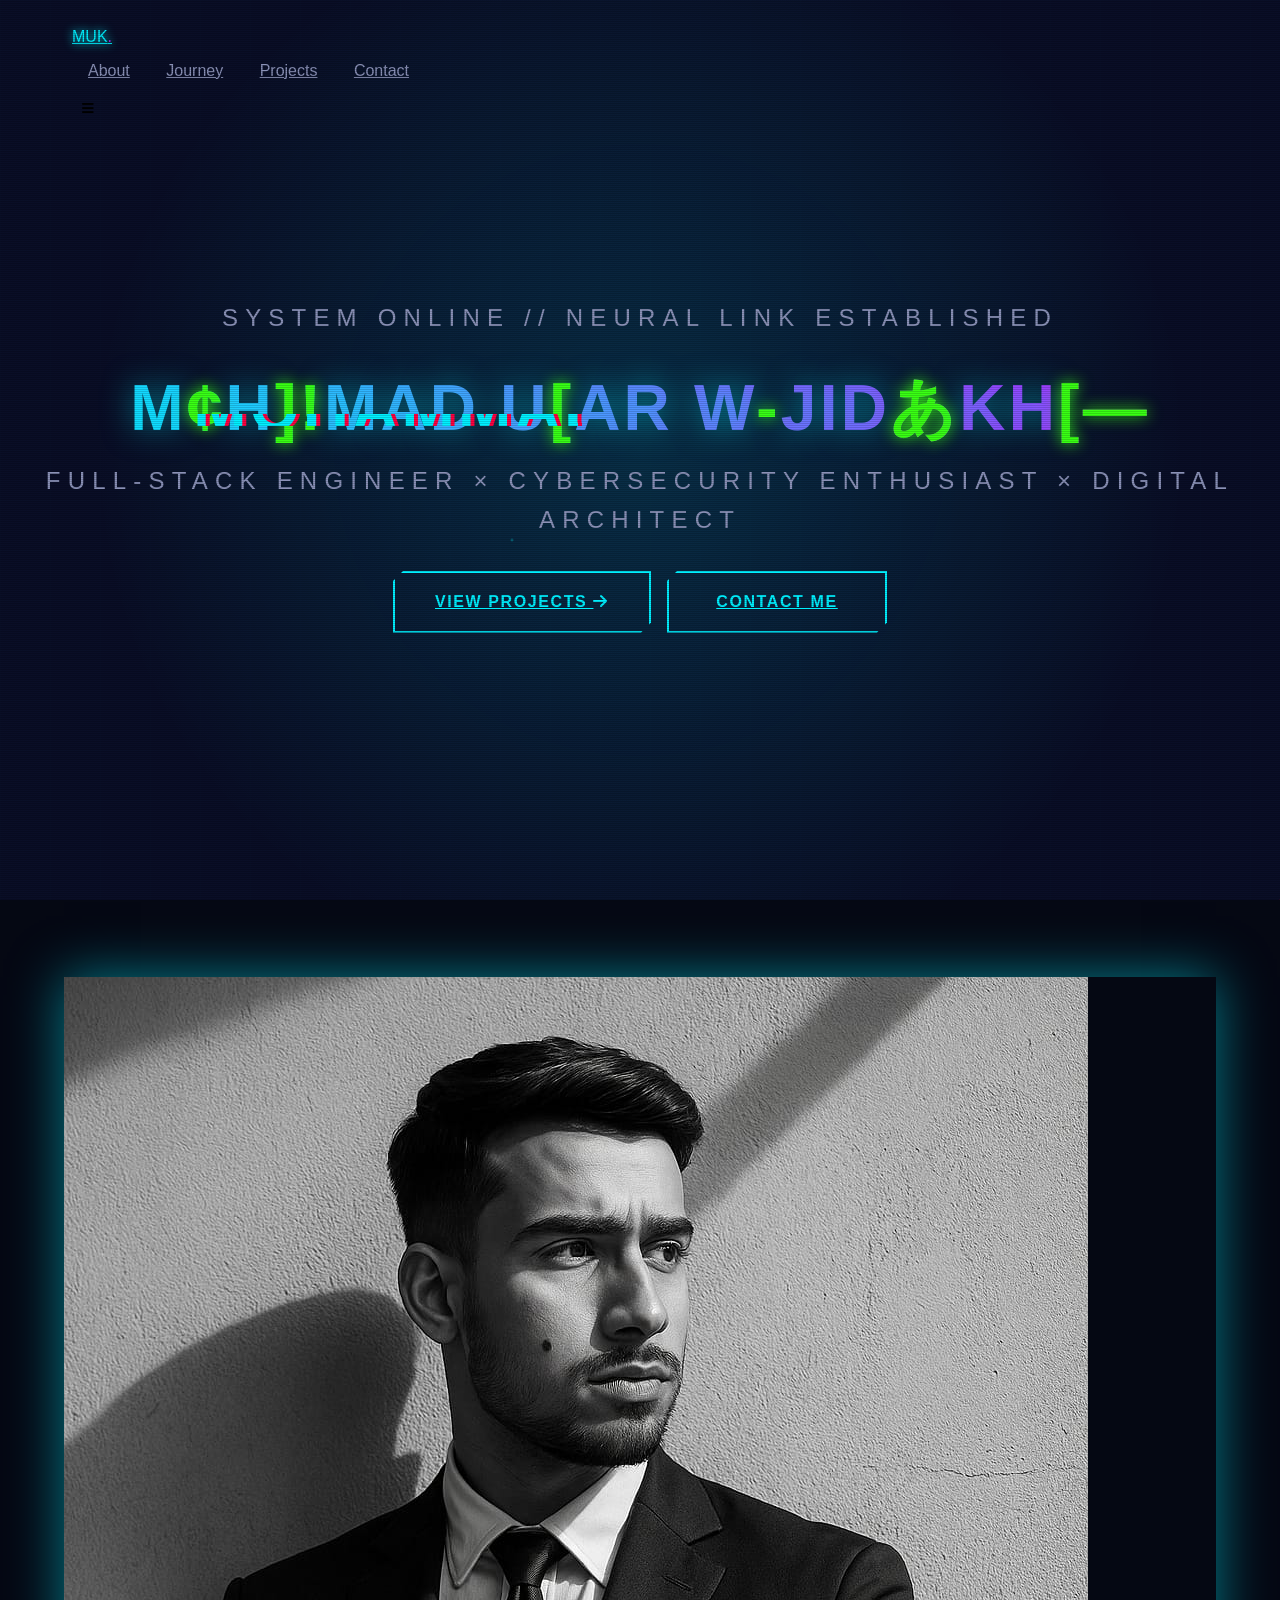
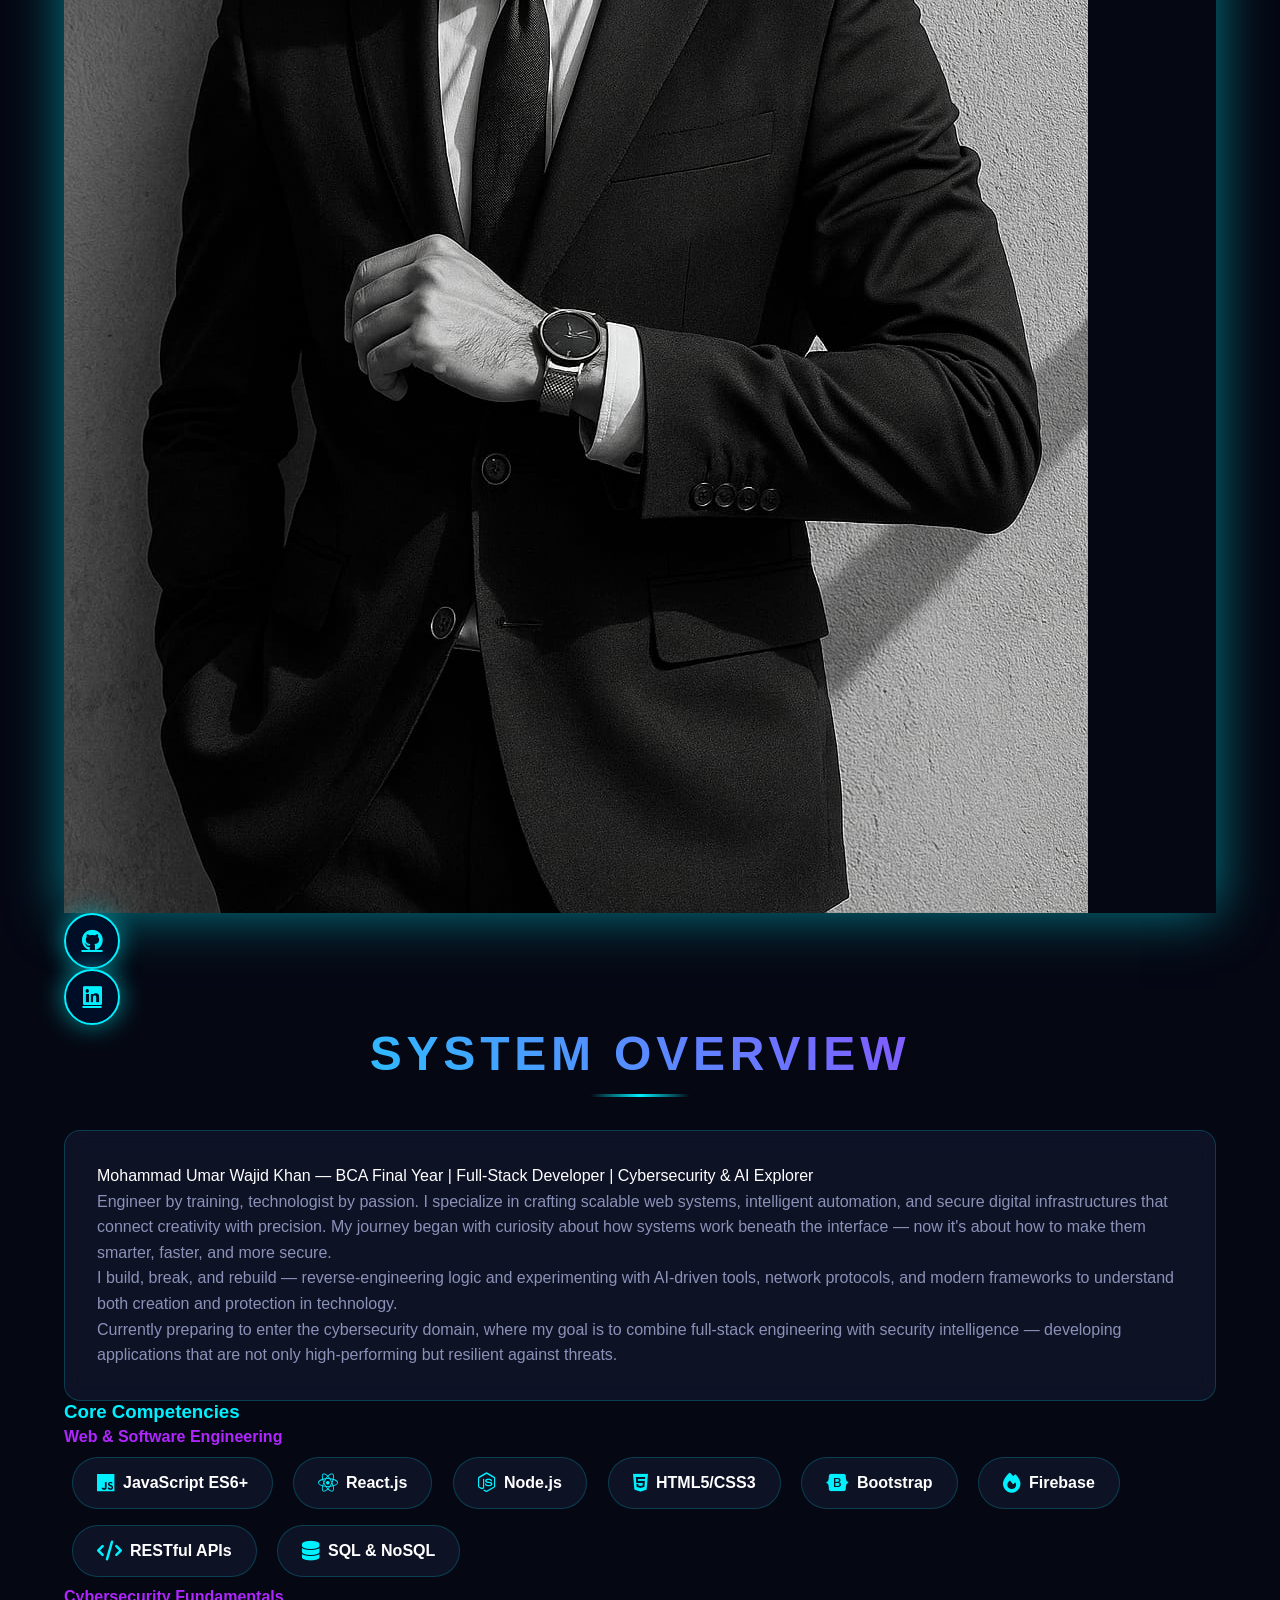
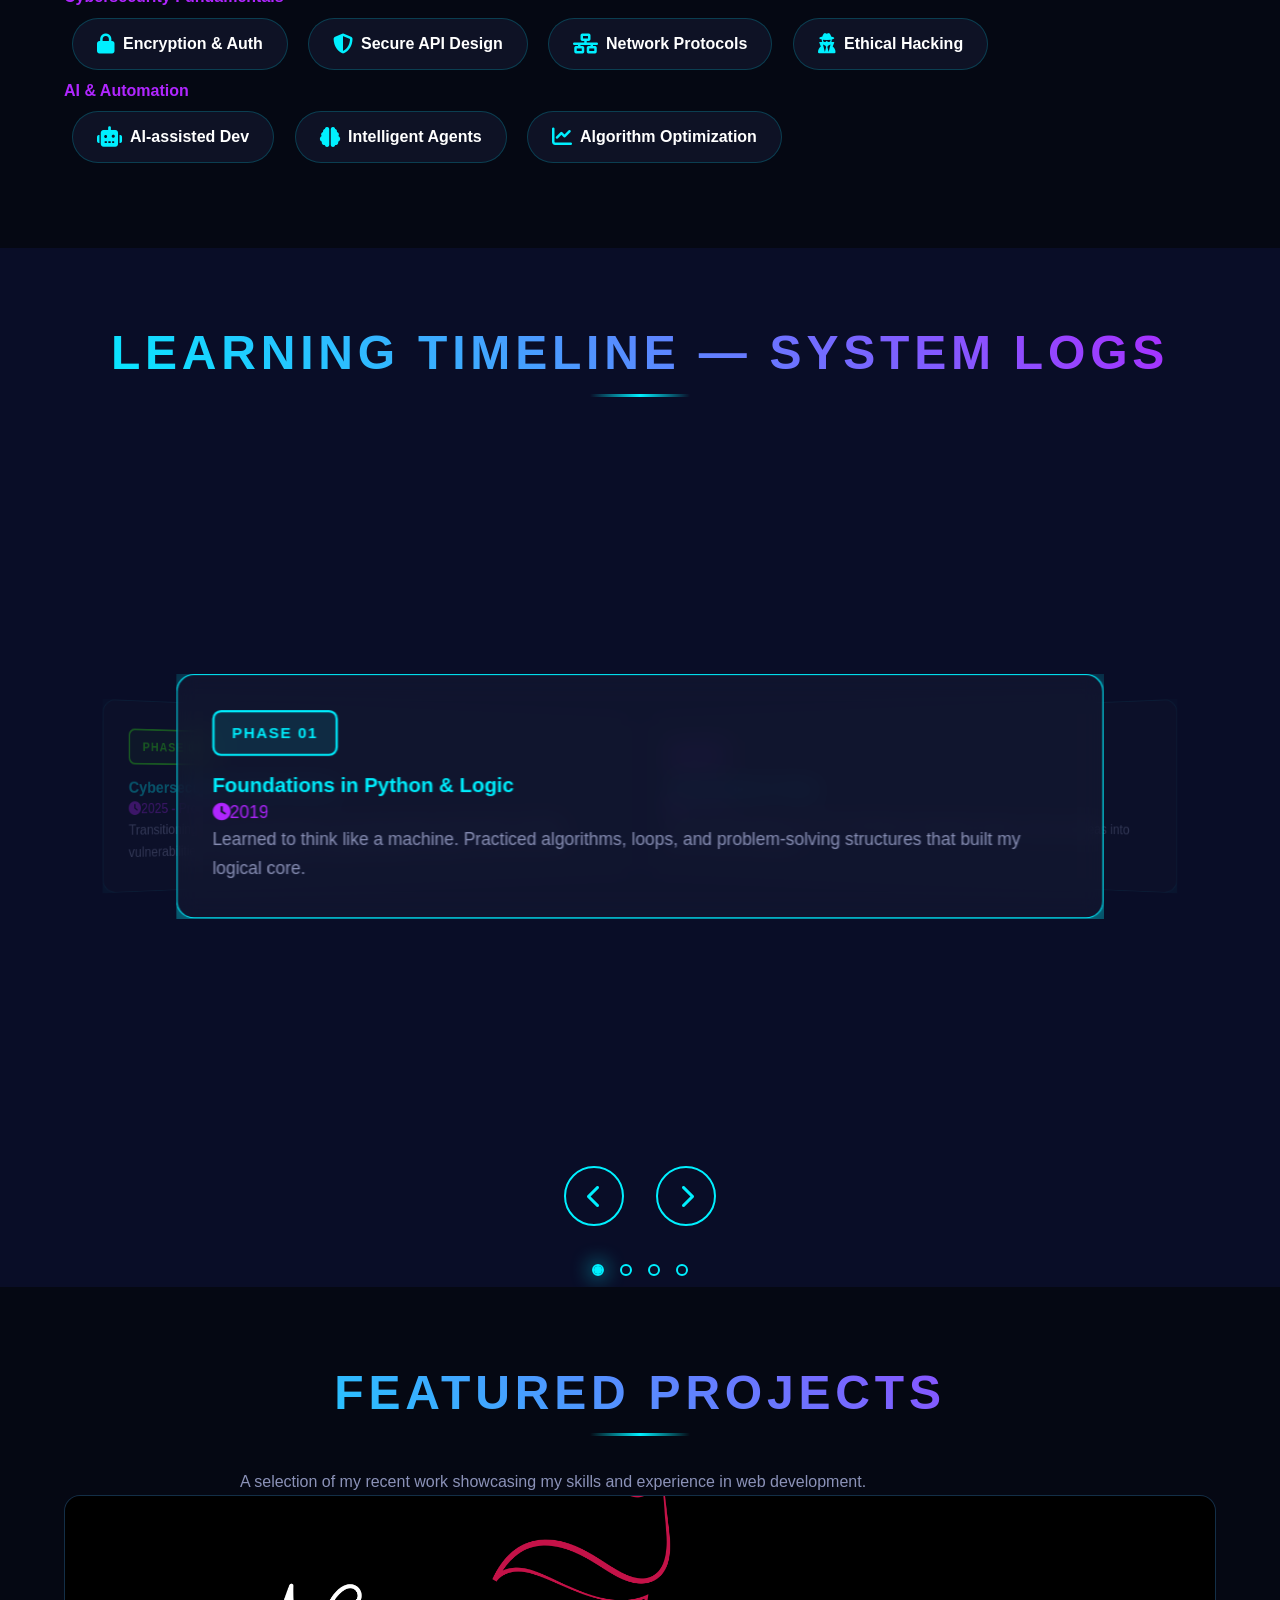
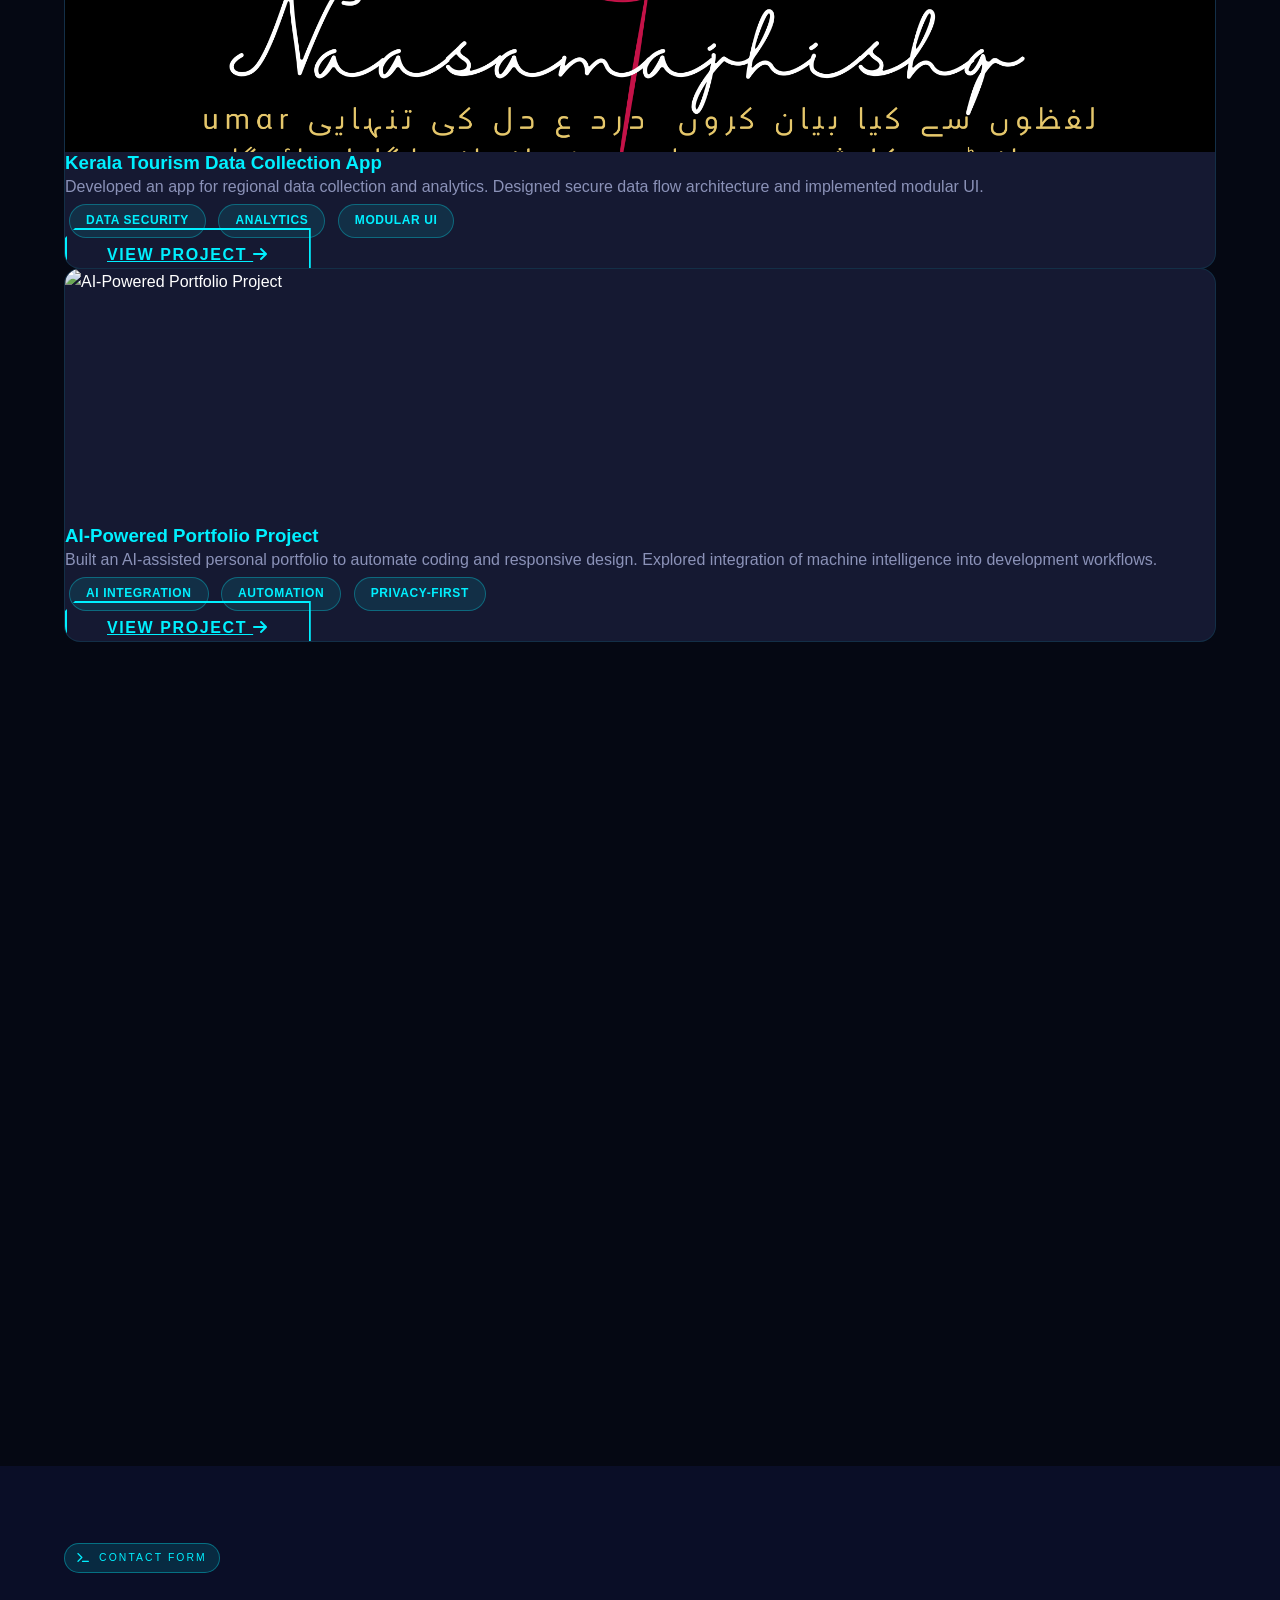
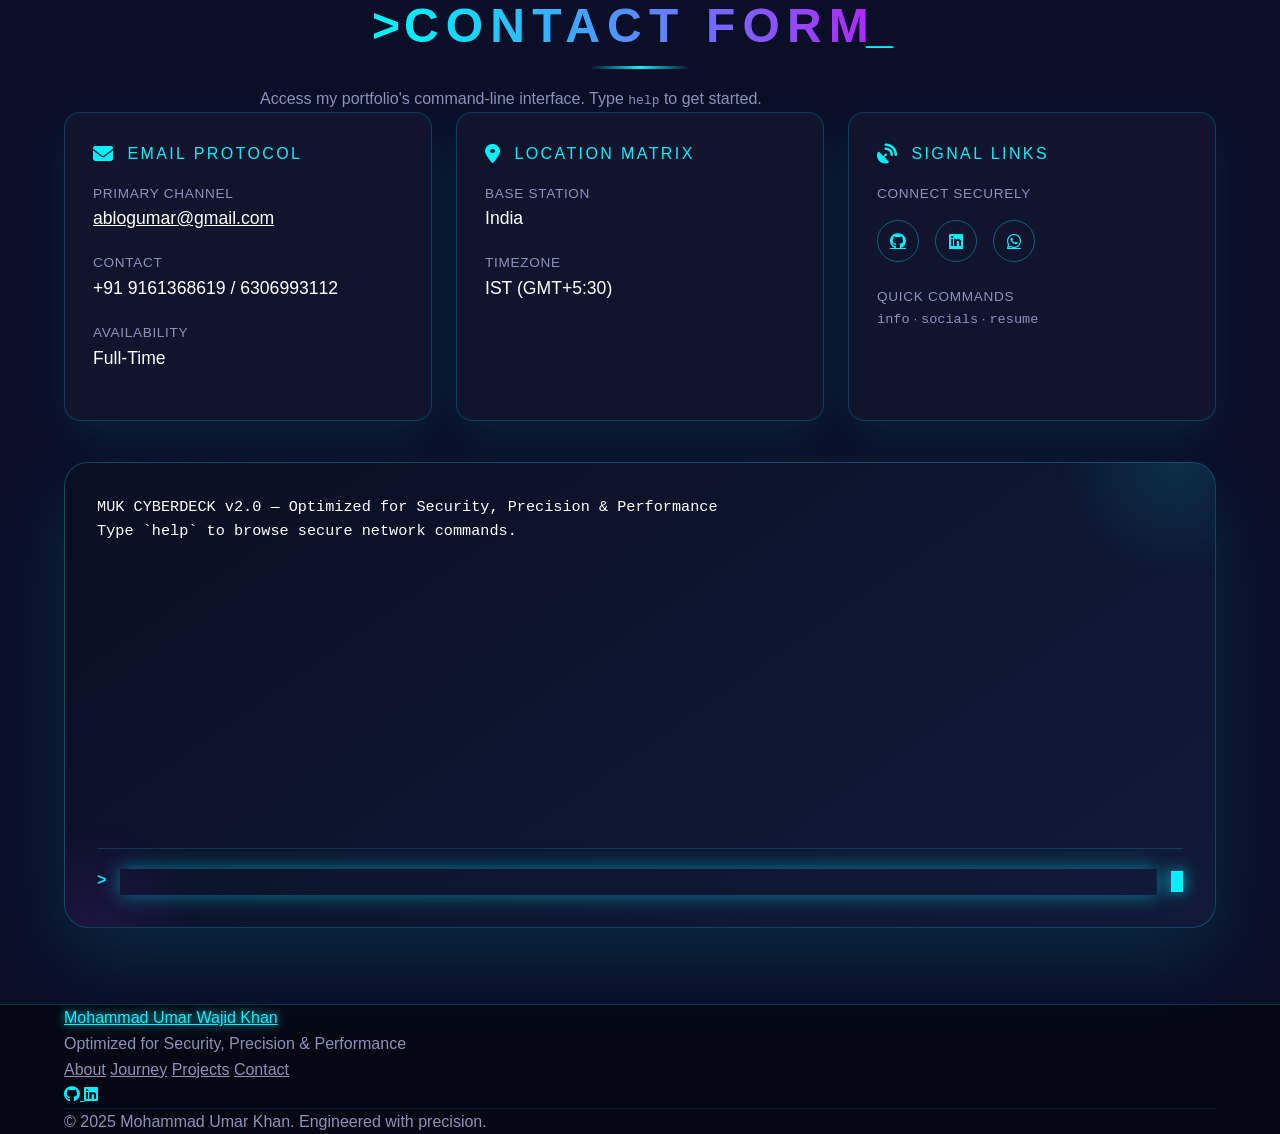
==== commit a72122ce: "Update hero background to use bg.png with low opacity overlay" ====
--- a/index.html
+++ b/index.html
@@ -63,7 +63,7 @@
     <!-- Main Content -->
     <main class="relative z-10">
         <!-- Hero Section -->
-        <section id="hero" class="hero-cyber" style="position: relative; background: linear-gradient(rgba(10, 14, 39, 0.85), rgba(10, 14, 39, 0.85)), url('uk.png') center/cover no-repeat;">
+        <section id="hero" class="hero-cyber" style="position: relative; background: linear-gradient(rgba(10, 14, 39, 0.85), rgba(10, 14, 39, 0.85)), url('bg.png') center/cover no-repeat;">
             <div class="hero-content">
                 <div class="cyber-subtitle fade-in">SYSTEM ONLINE // NEURAL LINK ESTABLISHED</div>
                 <h1 class="cyber-title glitch-text" data-text="MOHAMMAD UMAR WAJID KHAN" id="hero-name">
--- a/styles.css
+++ b/styles.css
@@ -2327,6 +2327,75 @@
     }
 }
 
+/* Resume download UI inside cyberdeck terminal */
+.download-progress-container {
+    margin: 1rem 0 2rem 0;
+    display: flex;
+    flex-direction: column;
+    gap: 0.75rem;
+    align-items: flex-start;
+}
+
+.download-progress-bar {
+    width: 100%;
+    max-width: 500px;
+    height: 40px;
+    background: rgba(255, 255, 255, 0.1);
+    border-radius: 100px;
+    padding: 0 5px;
+    display: flex;
+    justify-content: flex-start;
+    align-items: center;
+    position: relative;
+    backdrop-filter: blur(10px);
+}
+
+.download-progress-fill {
+    height: 30px;
+    width: 0%;
+    background: linear-gradient(90deg, #00ff88, #00f7ff);
+    border-radius: 100px;
+    box-shadow: 0 10px 40px -10px rgba(0, 240, 255, 0.8),
+                0 0 30px rgba(0, 255, 136, 0.6);
+    transition: width 150ms cubic-bezier(0.4, 0, 0.2, 1);
+}
+
+.download-progress-text {
+    font-size: 0.95rem;
+    color: var(--cyber-blue);
+    font-weight: 500;
+    text-shadow: 0 0 10px rgba(0, 240, 255, 0.5);
+}
+
+/* Yes/No prompt buttons in terminal */
+.terminal-yesno {
+    display: inline-flex;
+    gap: 0.5rem;
+    margin-top: 0.5rem;
+}
+.terminal-yesno button {
+    background: rgba(0,240,255,0.06);
+    color: var(--cyber-blue);
+    border: 1px solid rgba(0,240,255,0.12);
+    padding: 0.45rem 0.8rem;
+    border-radius: 6px;
+    cursor: pointer;
+    transition: transform 0.15s ease, box-shadow 0.15s ease;
+}
+.terminal-yesno button:hover { transform: translateY(-4px) scale(1.03); box-shadow: 0 8px 24px rgba(0,240,255,0.08); }
+.terminal-yesno button.positive { background: linear-gradient(90deg,#00ff88,#00f7ff); color: #081018; border-color: transparent; }
+.terminal-yesno button.negative { background: rgba(255,50,80,0.06); color: #ff6688; border-color: rgba(255,50,80,0.12); }
+
+@media (max-width: 480px) {
+    .download-progress-bar { 
+        max-width: 100%; 
+        height: 35px;
+    }
+    .download-progress-fill {
+        height: 25px;
+    }
+}
+
 /* About Section Social Icons Fix */
 #about .relative .absolute {
     z-index: 20;
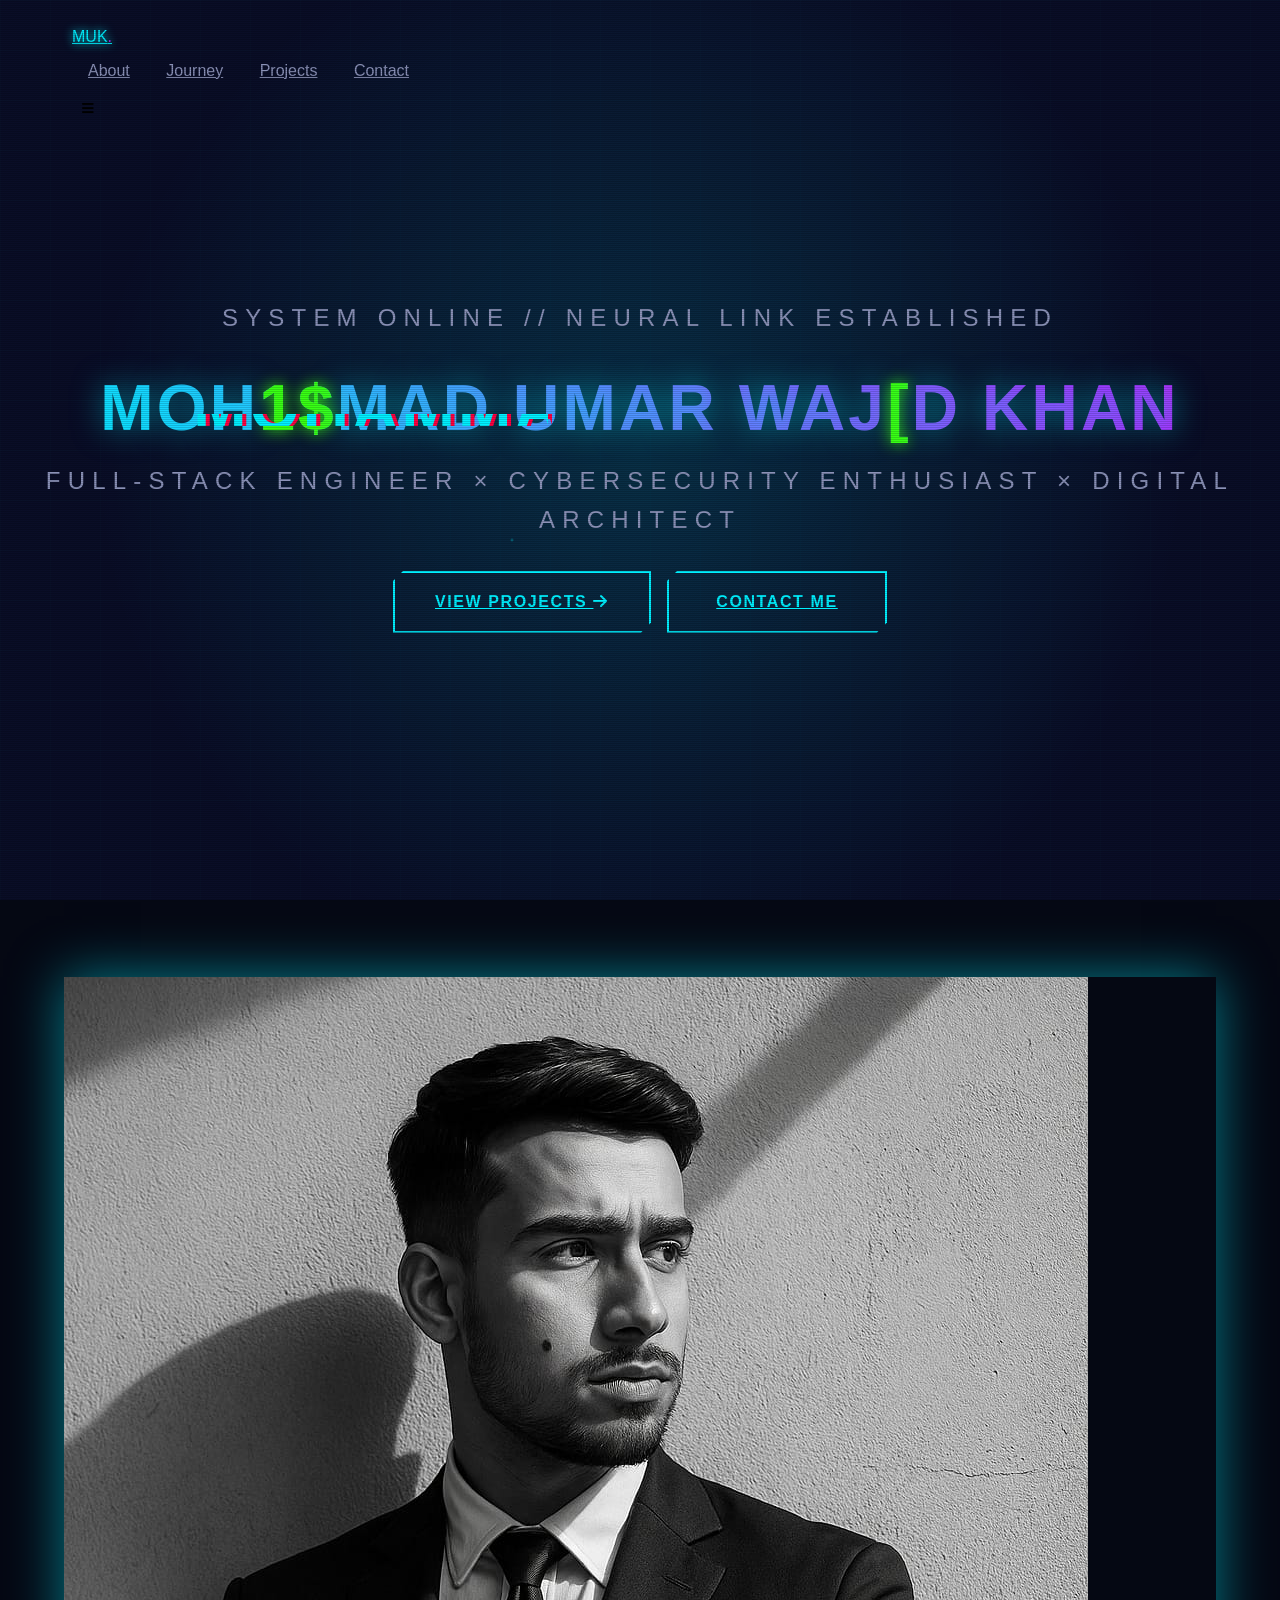
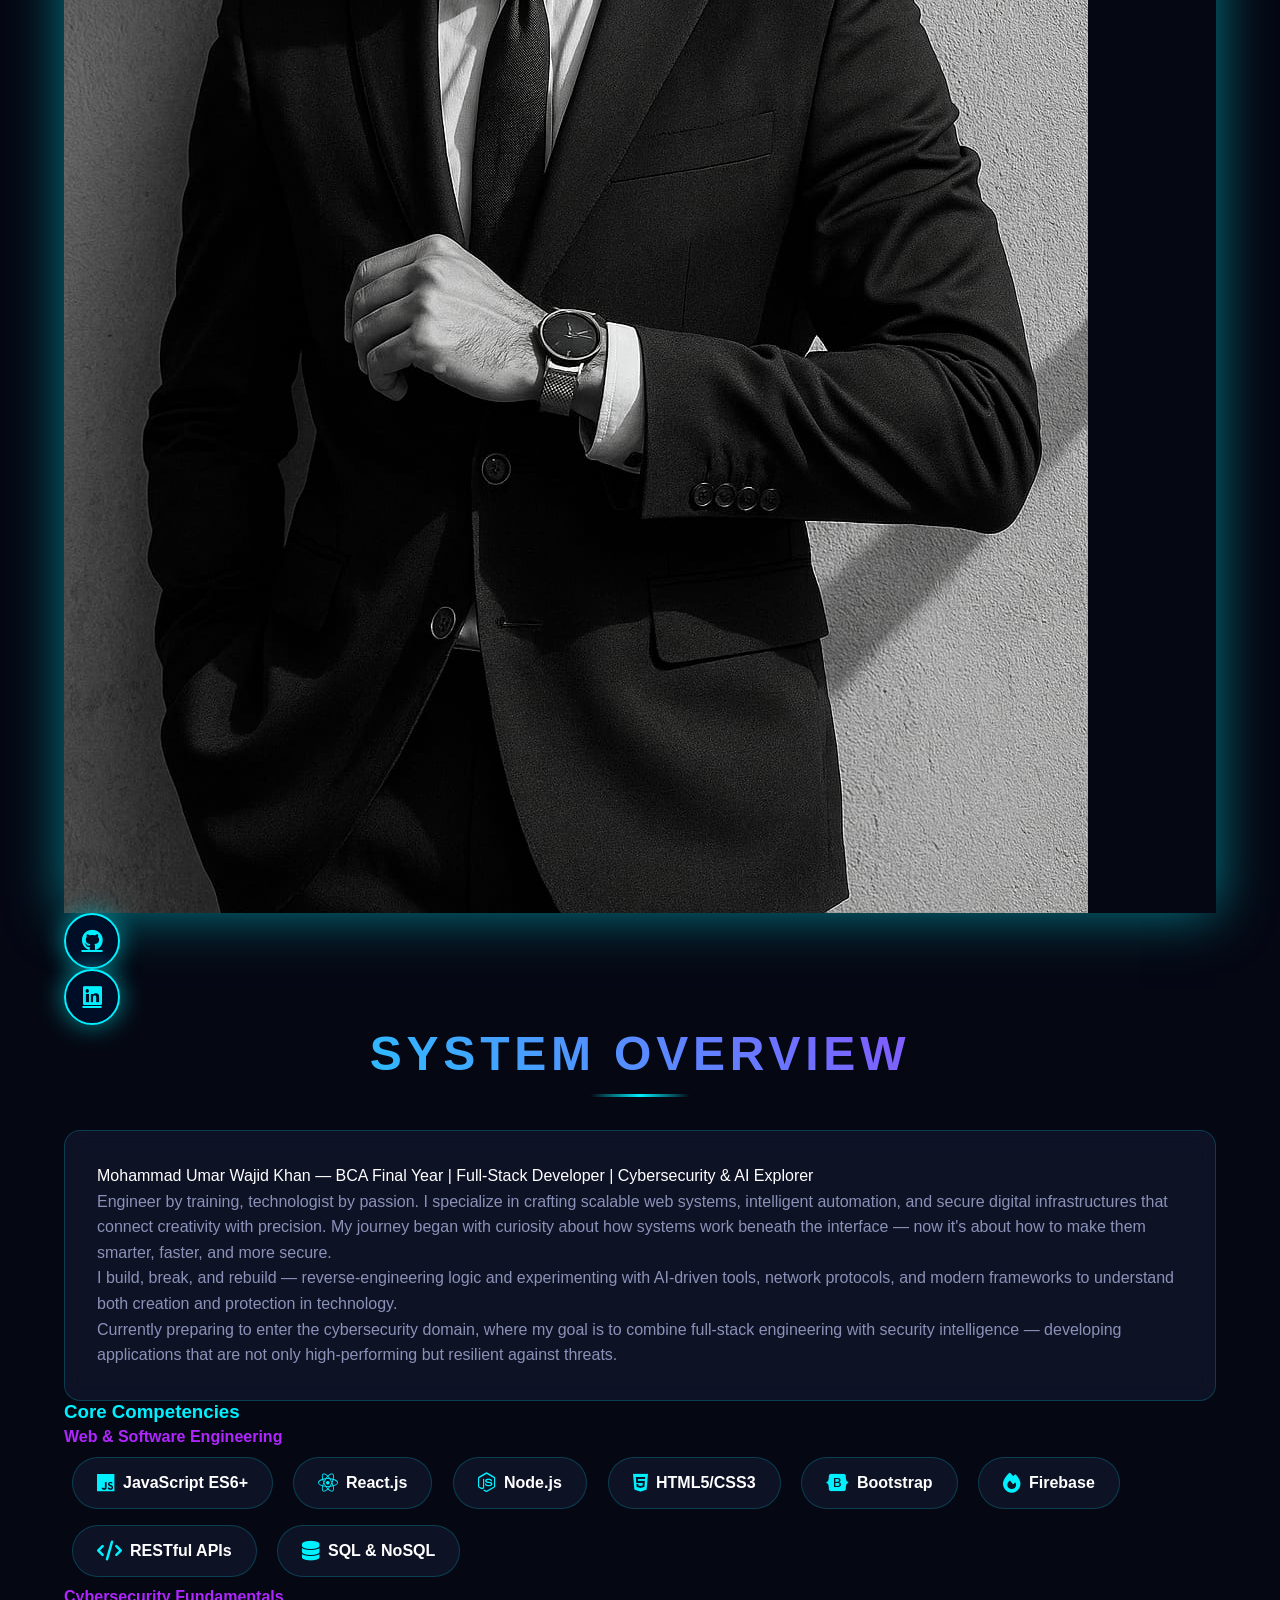
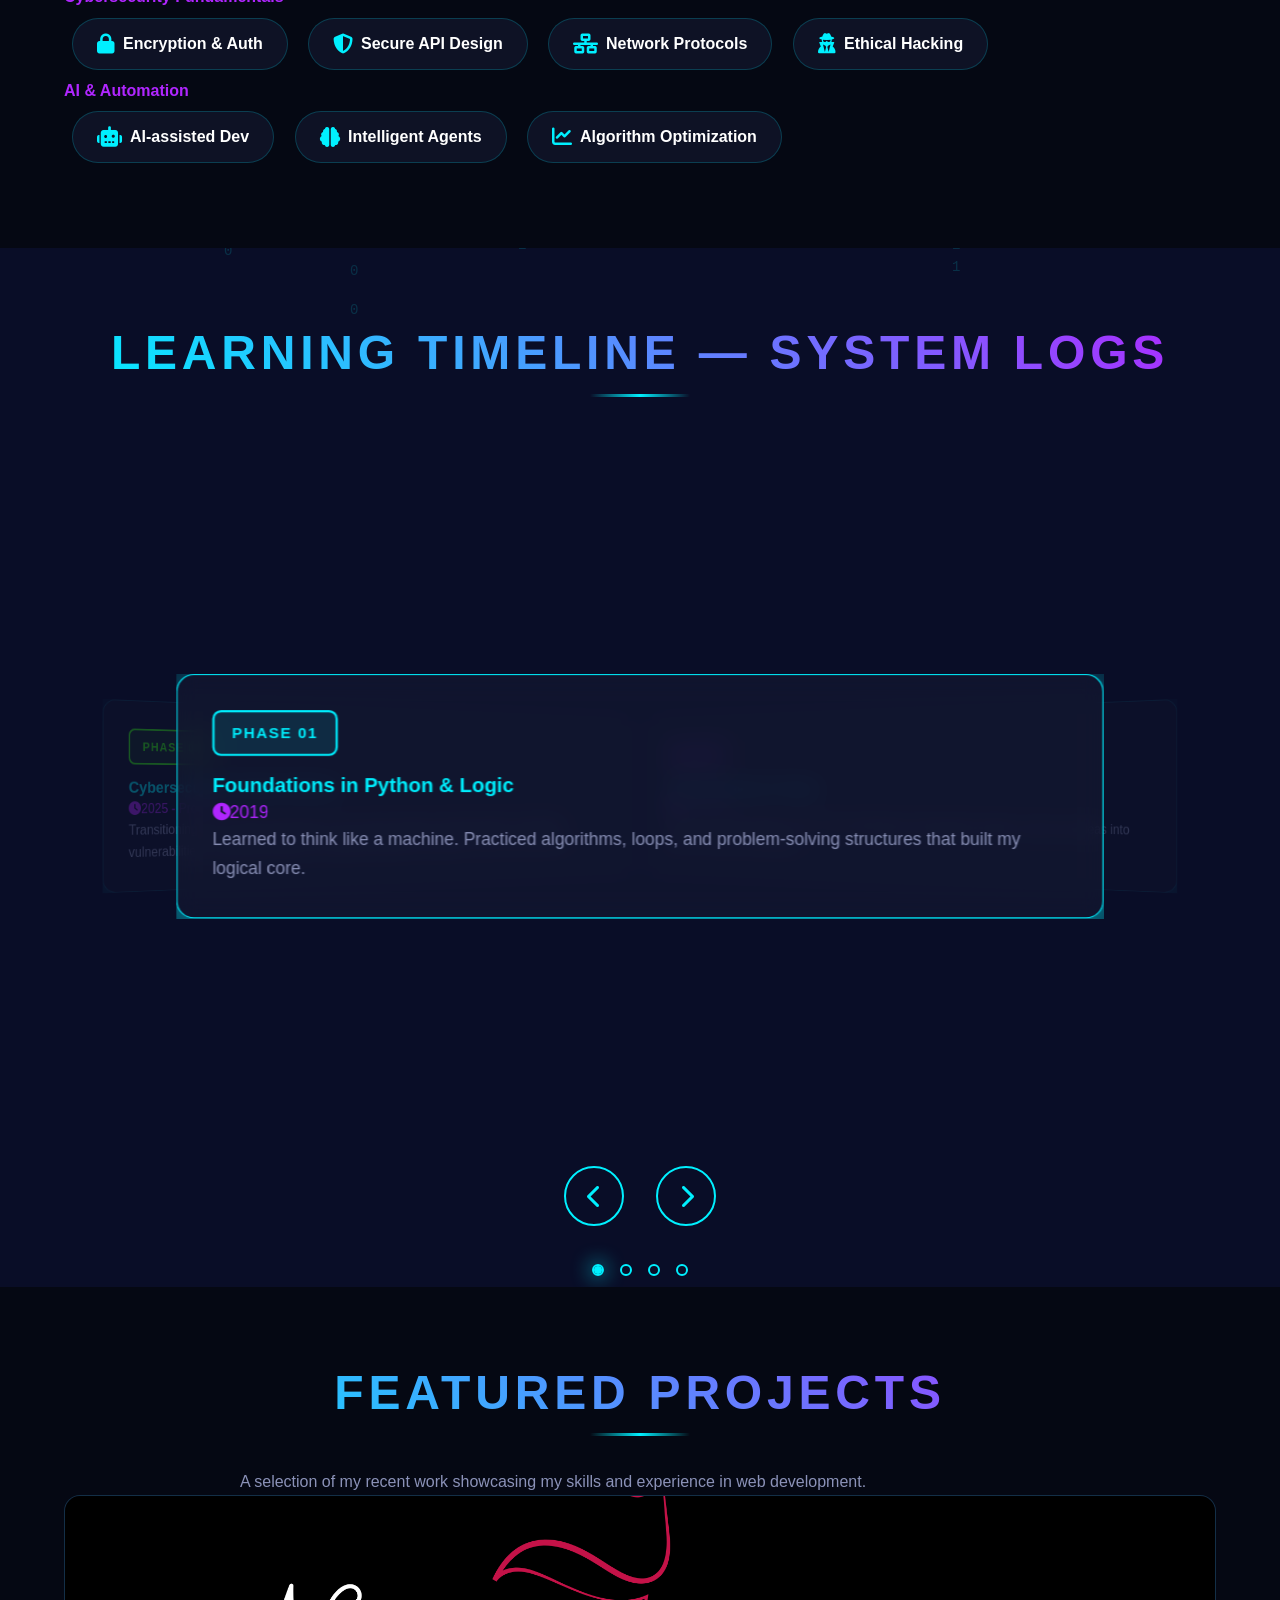
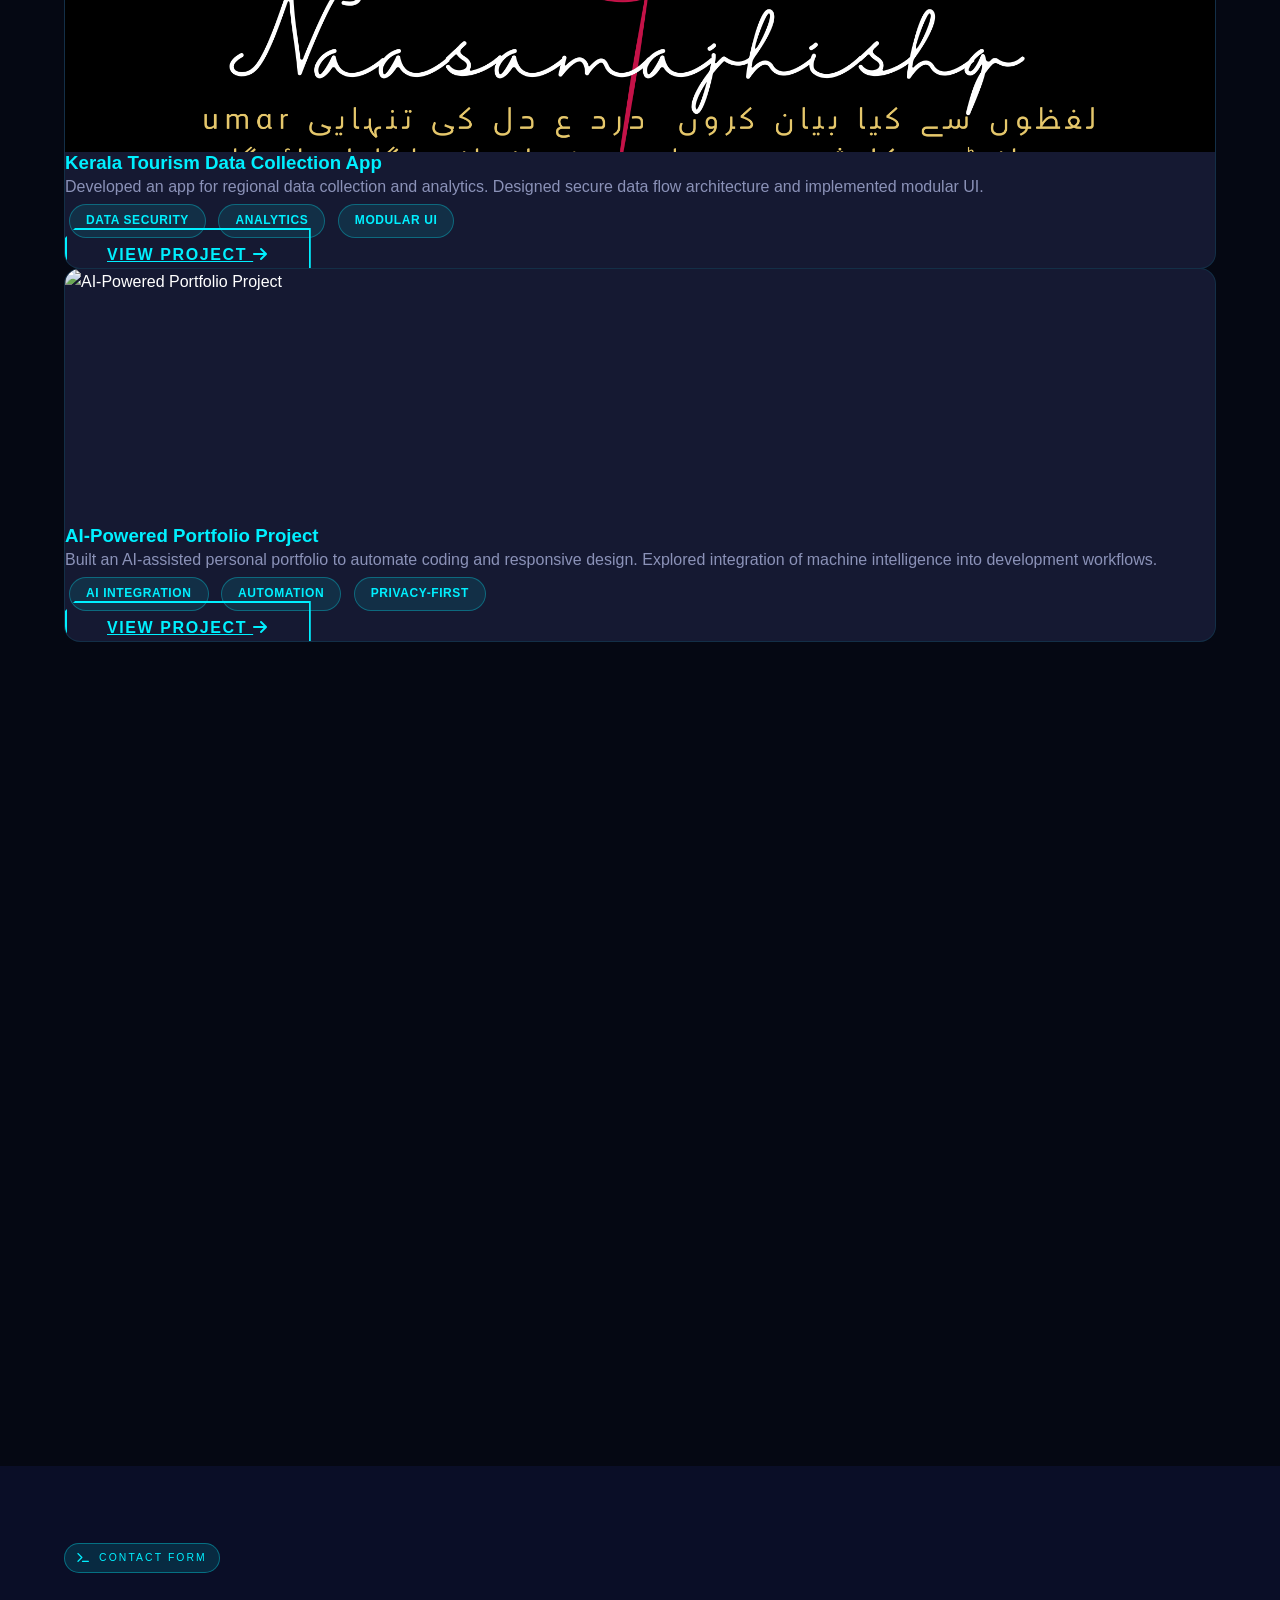
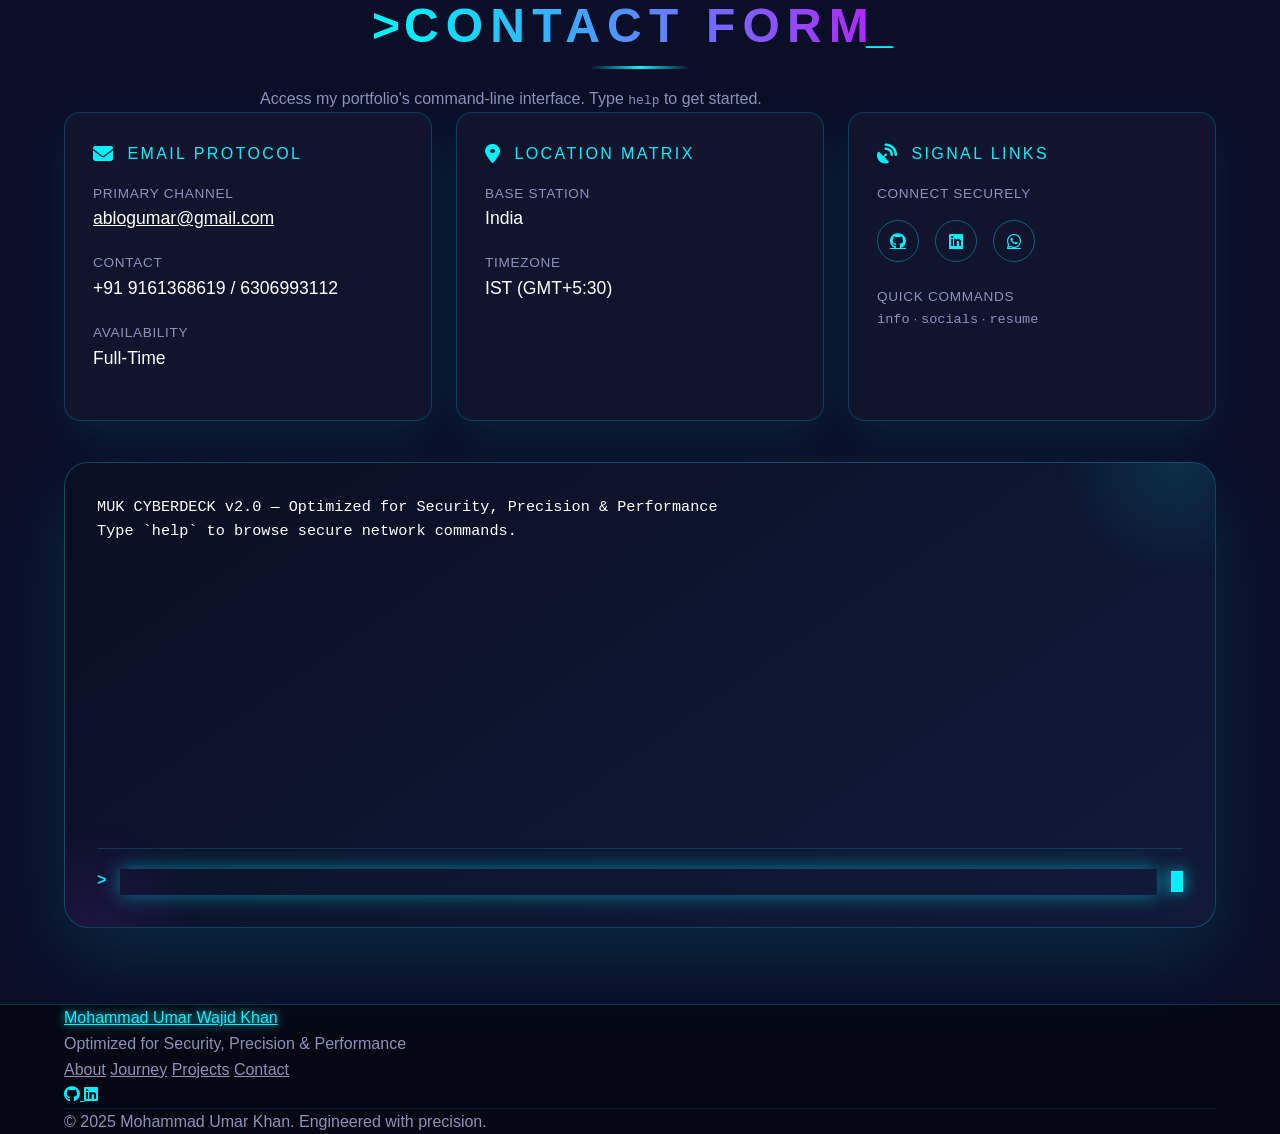
==== commit af8862ea: "Fix bg.png path and reduce overlay opacity for better visibility" ====
--- a/index.html
+++ b/index.html
@@ -63,7 +63,7 @@
     <!-- Main Content -->
     <main class="relative z-10">
         <!-- Hero Section -->
-        <section id="hero" class="hero-cyber" style="position: relative; background: linear-gradient(rgba(10, 14, 39, 0.85), rgba(10, 14, 39, 0.85)), url('bg.png') center/cover no-repeat;">
+        <section id="hero" class="hero-cyber" style="position: relative; background: linear-gradient(rgba(10, 14, 39, 0.65), rgba(10, 14, 39, 0.65)), url('images/bg.png') center/cover no-repeat;">
             <div class="hero-content">
                 <div class="cyber-subtitle fade-in">SYSTEM ONLINE // NEURAL LINK ESTABLISHED</div>
                 <h1 class="cyber-title glitch-text" data-text="MOHAMMAD UMAR WAJID KHAN" id="hero-name">
